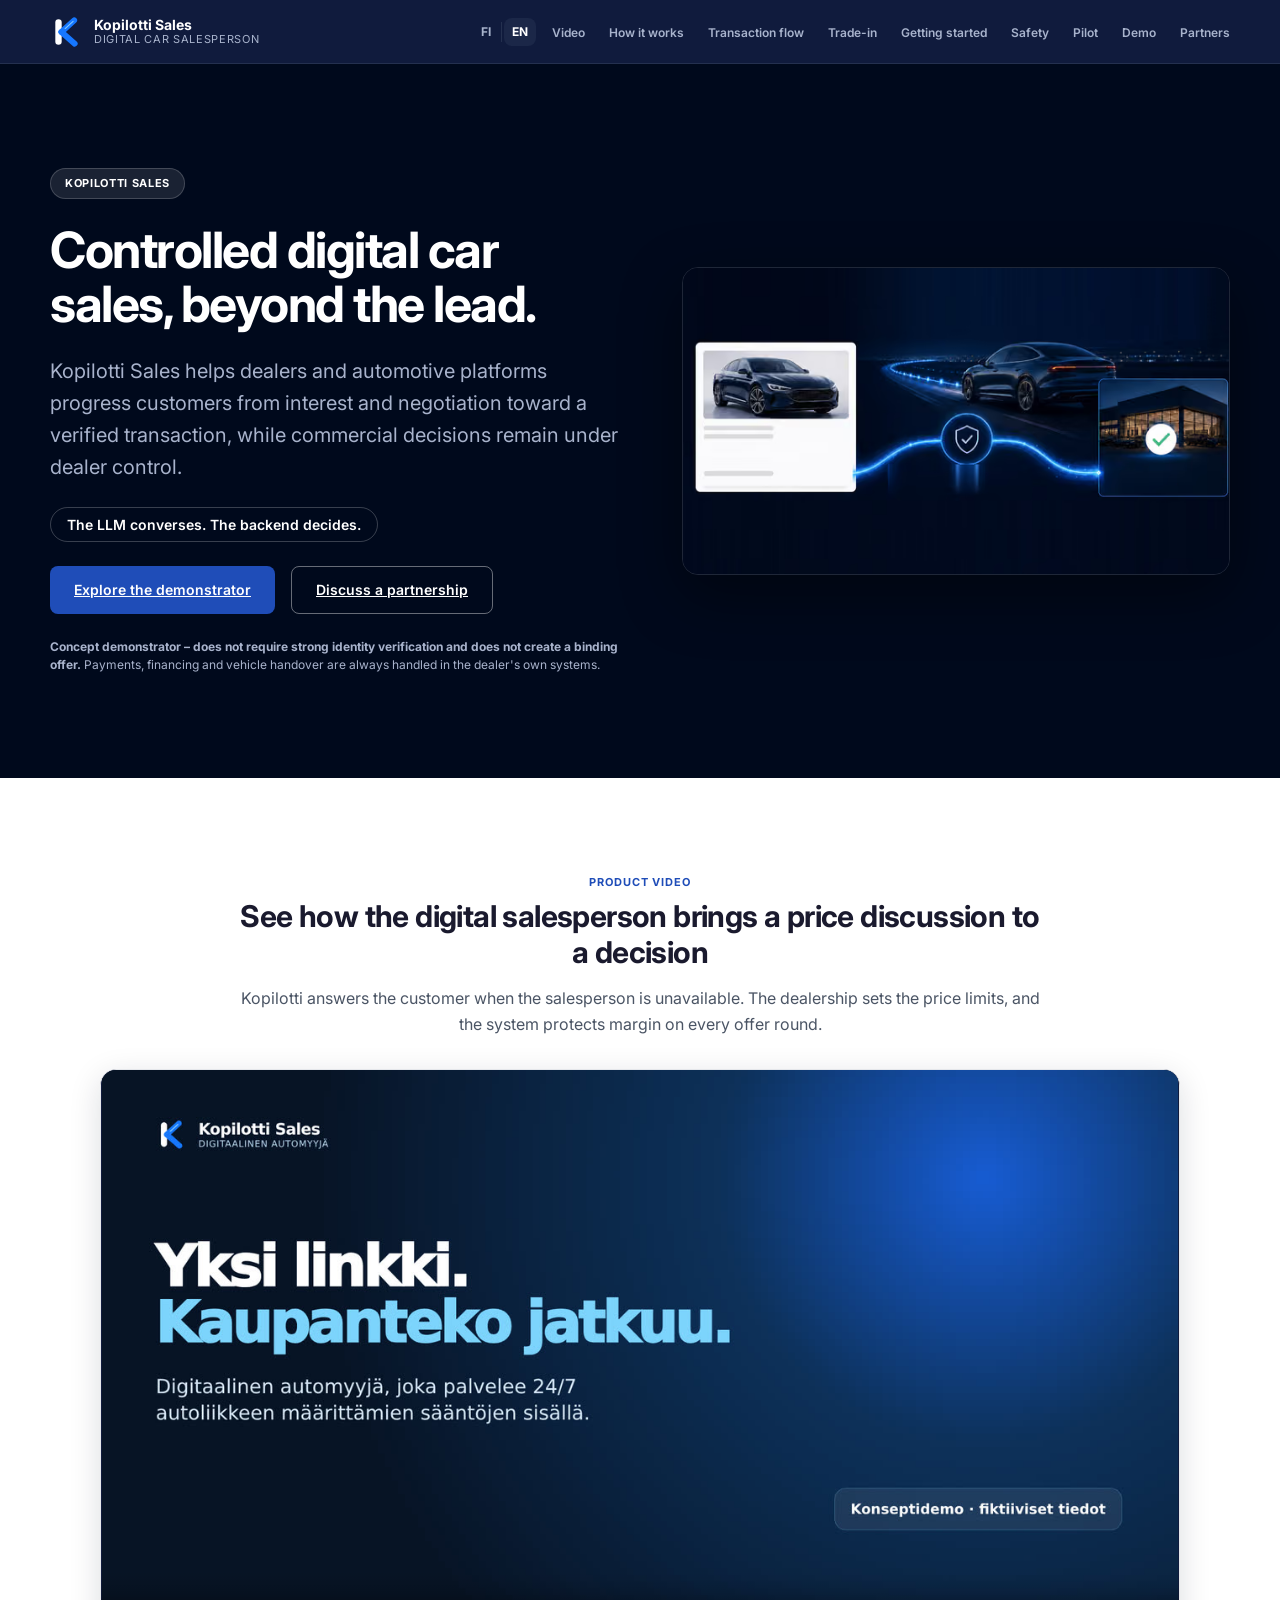
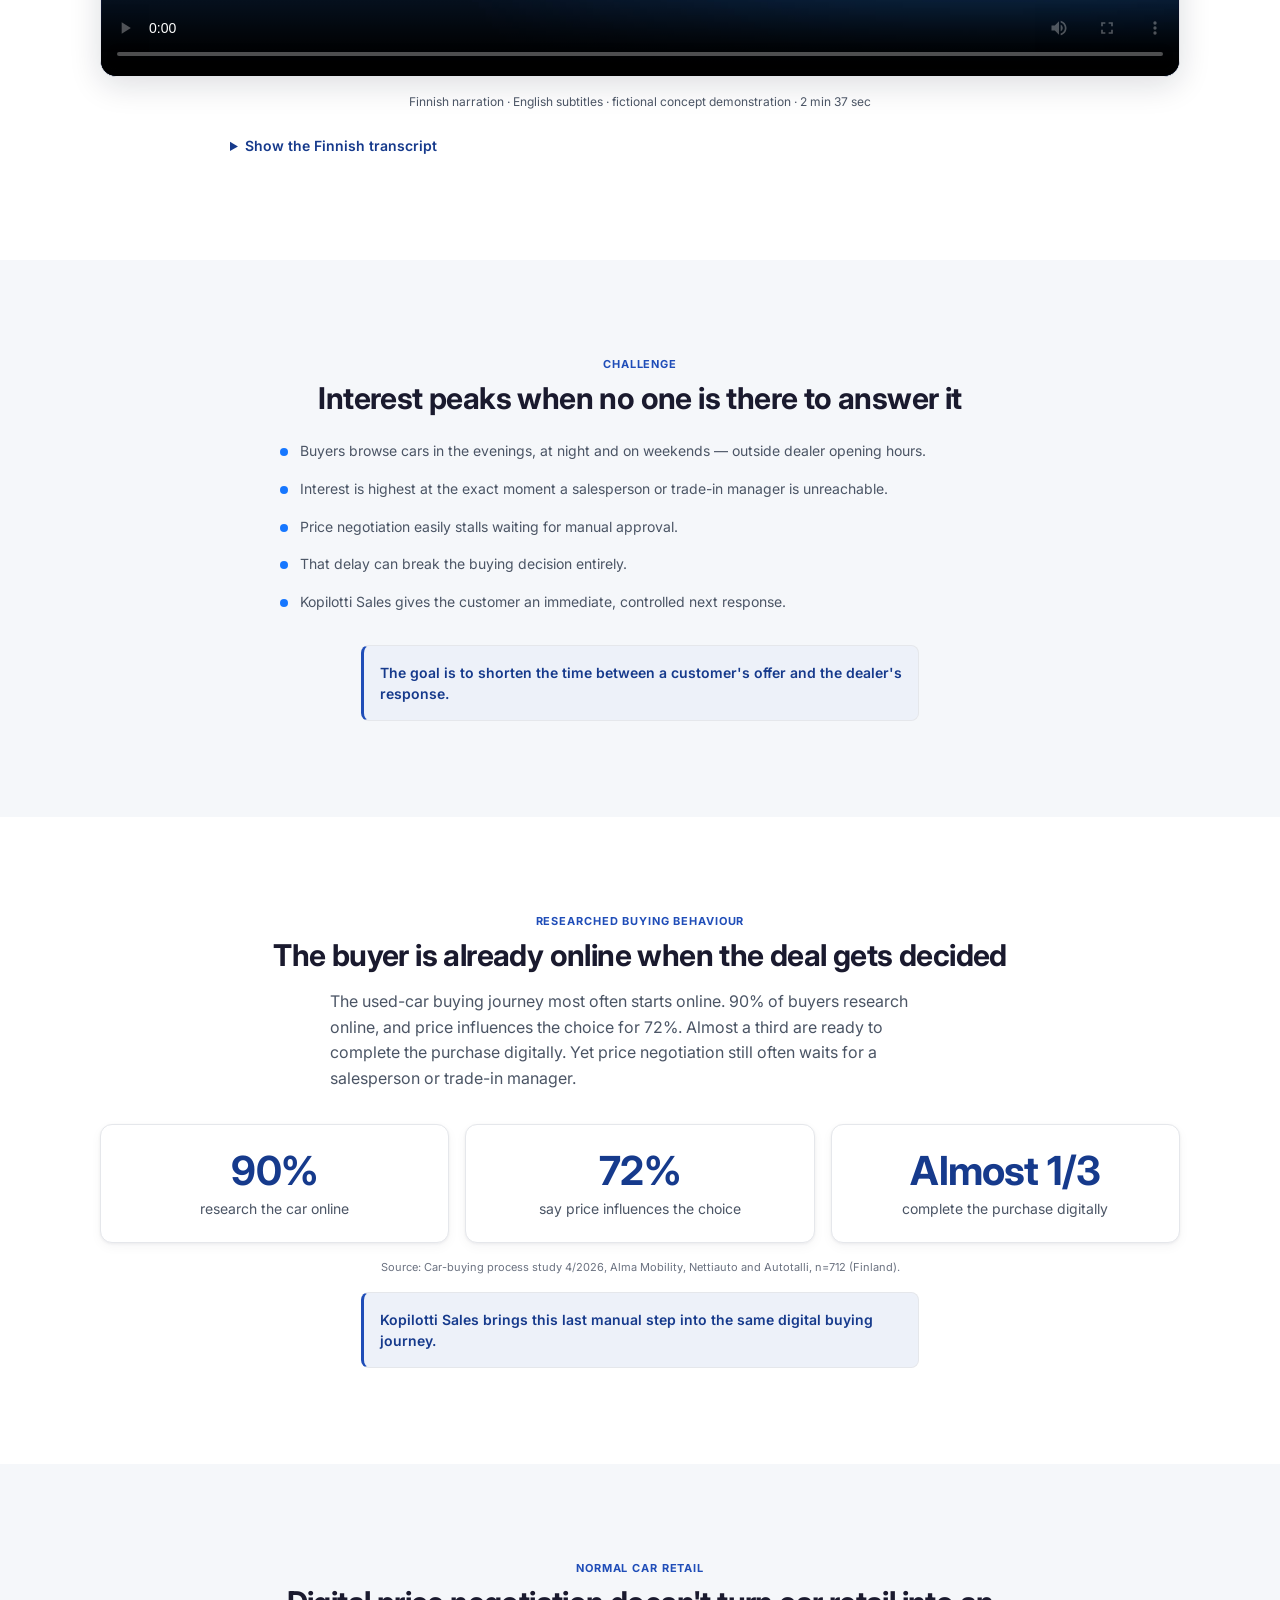
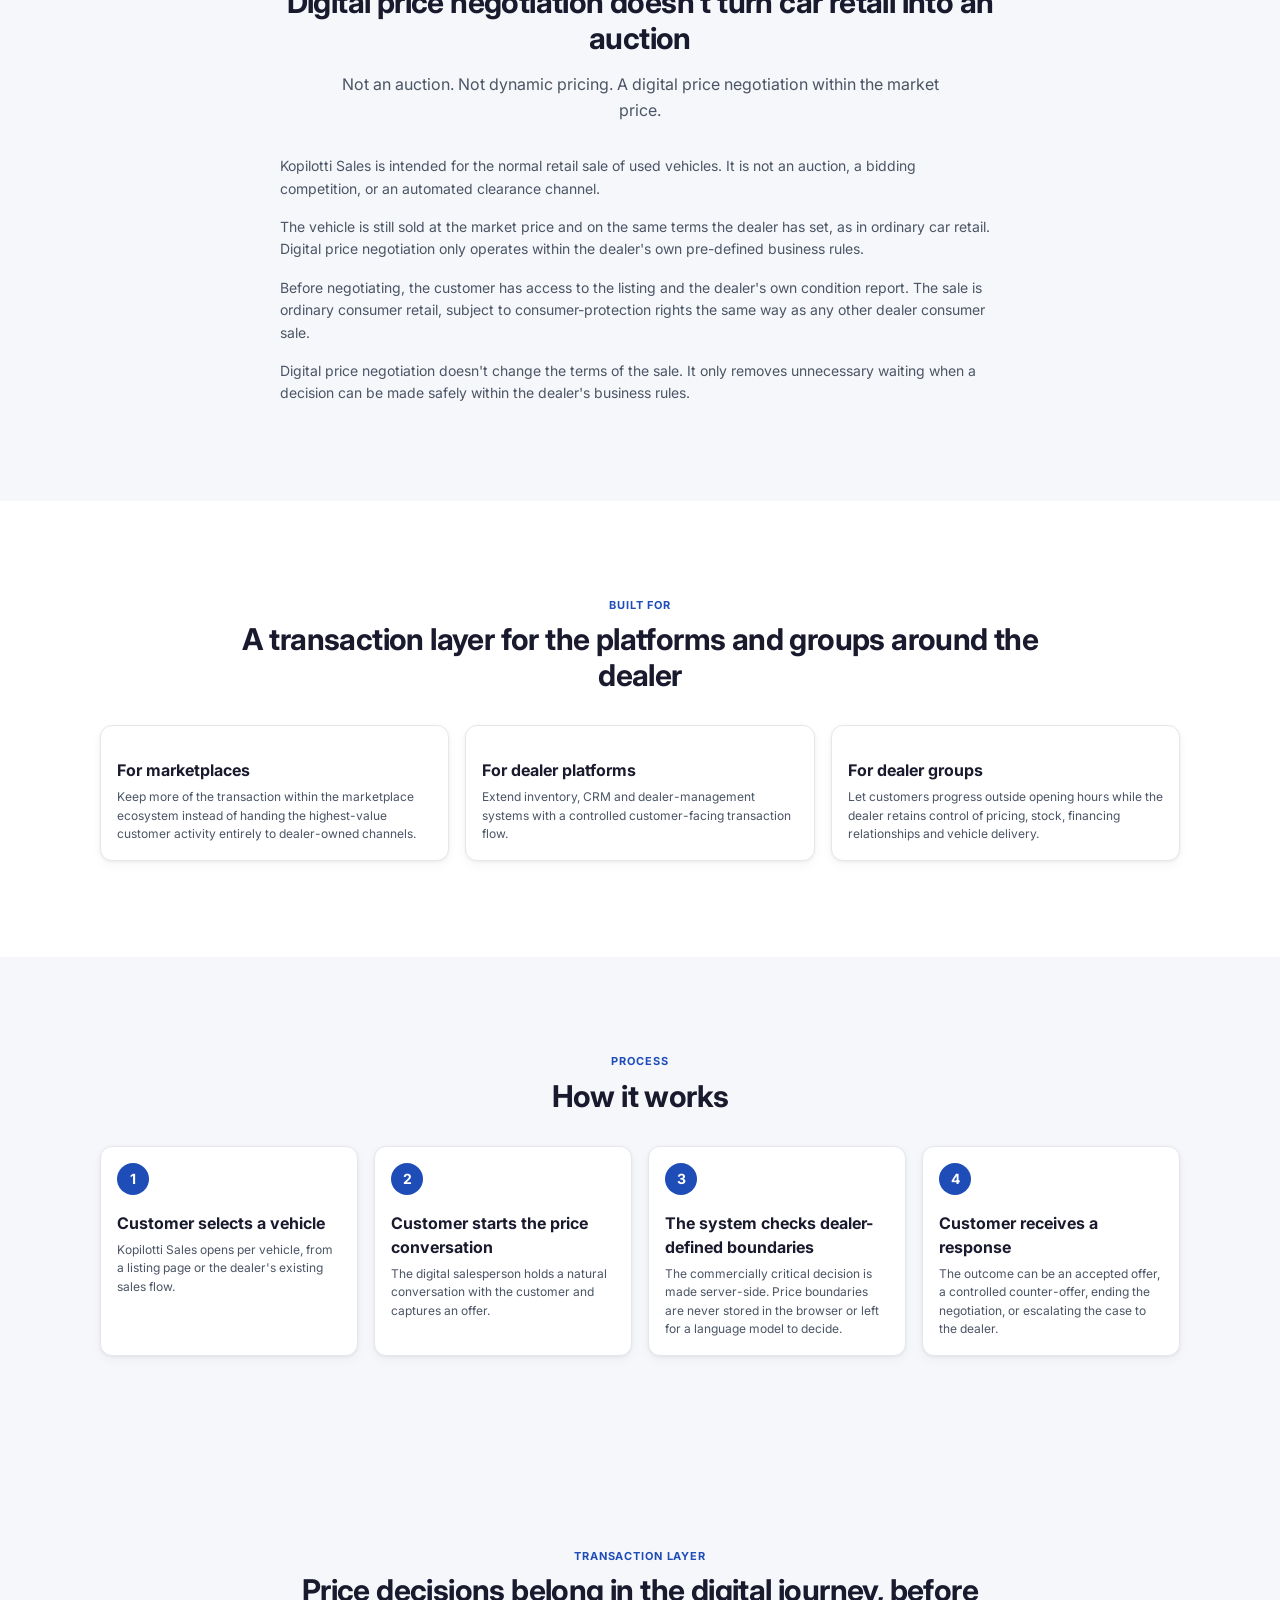
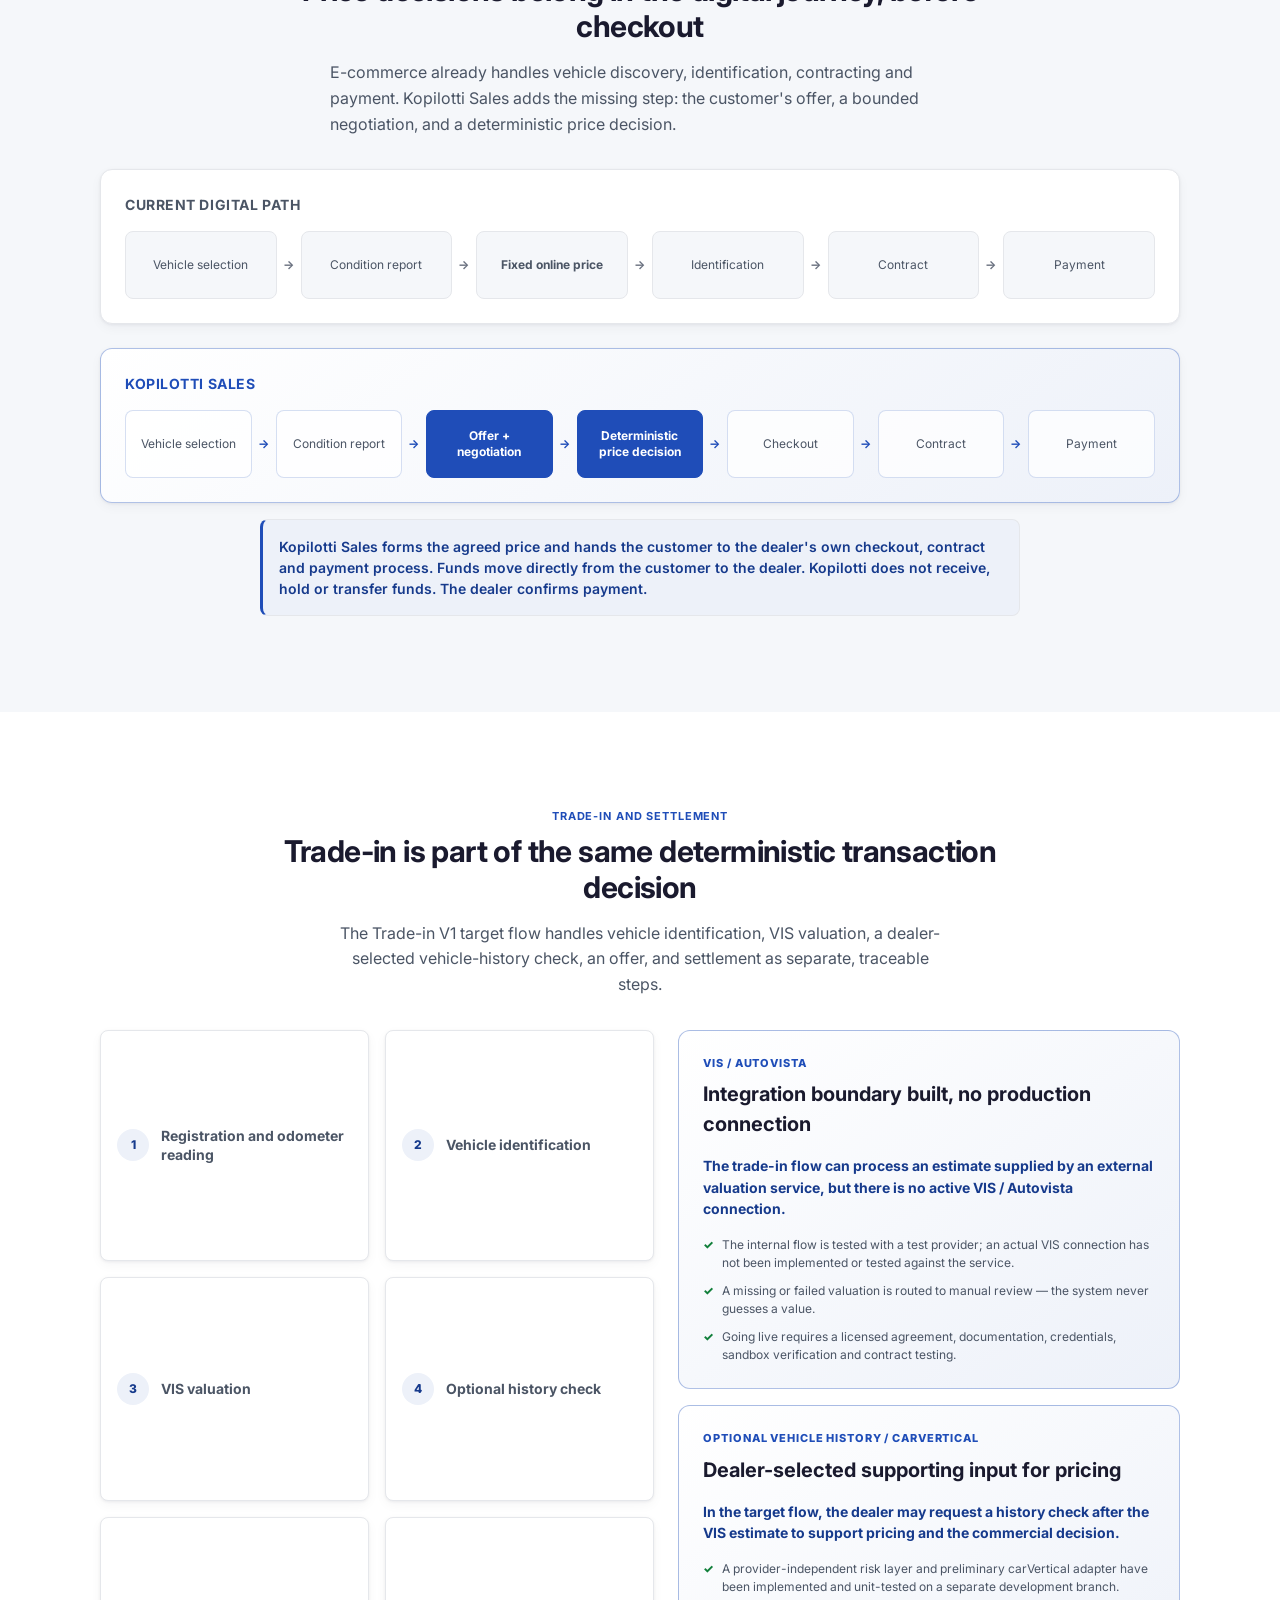
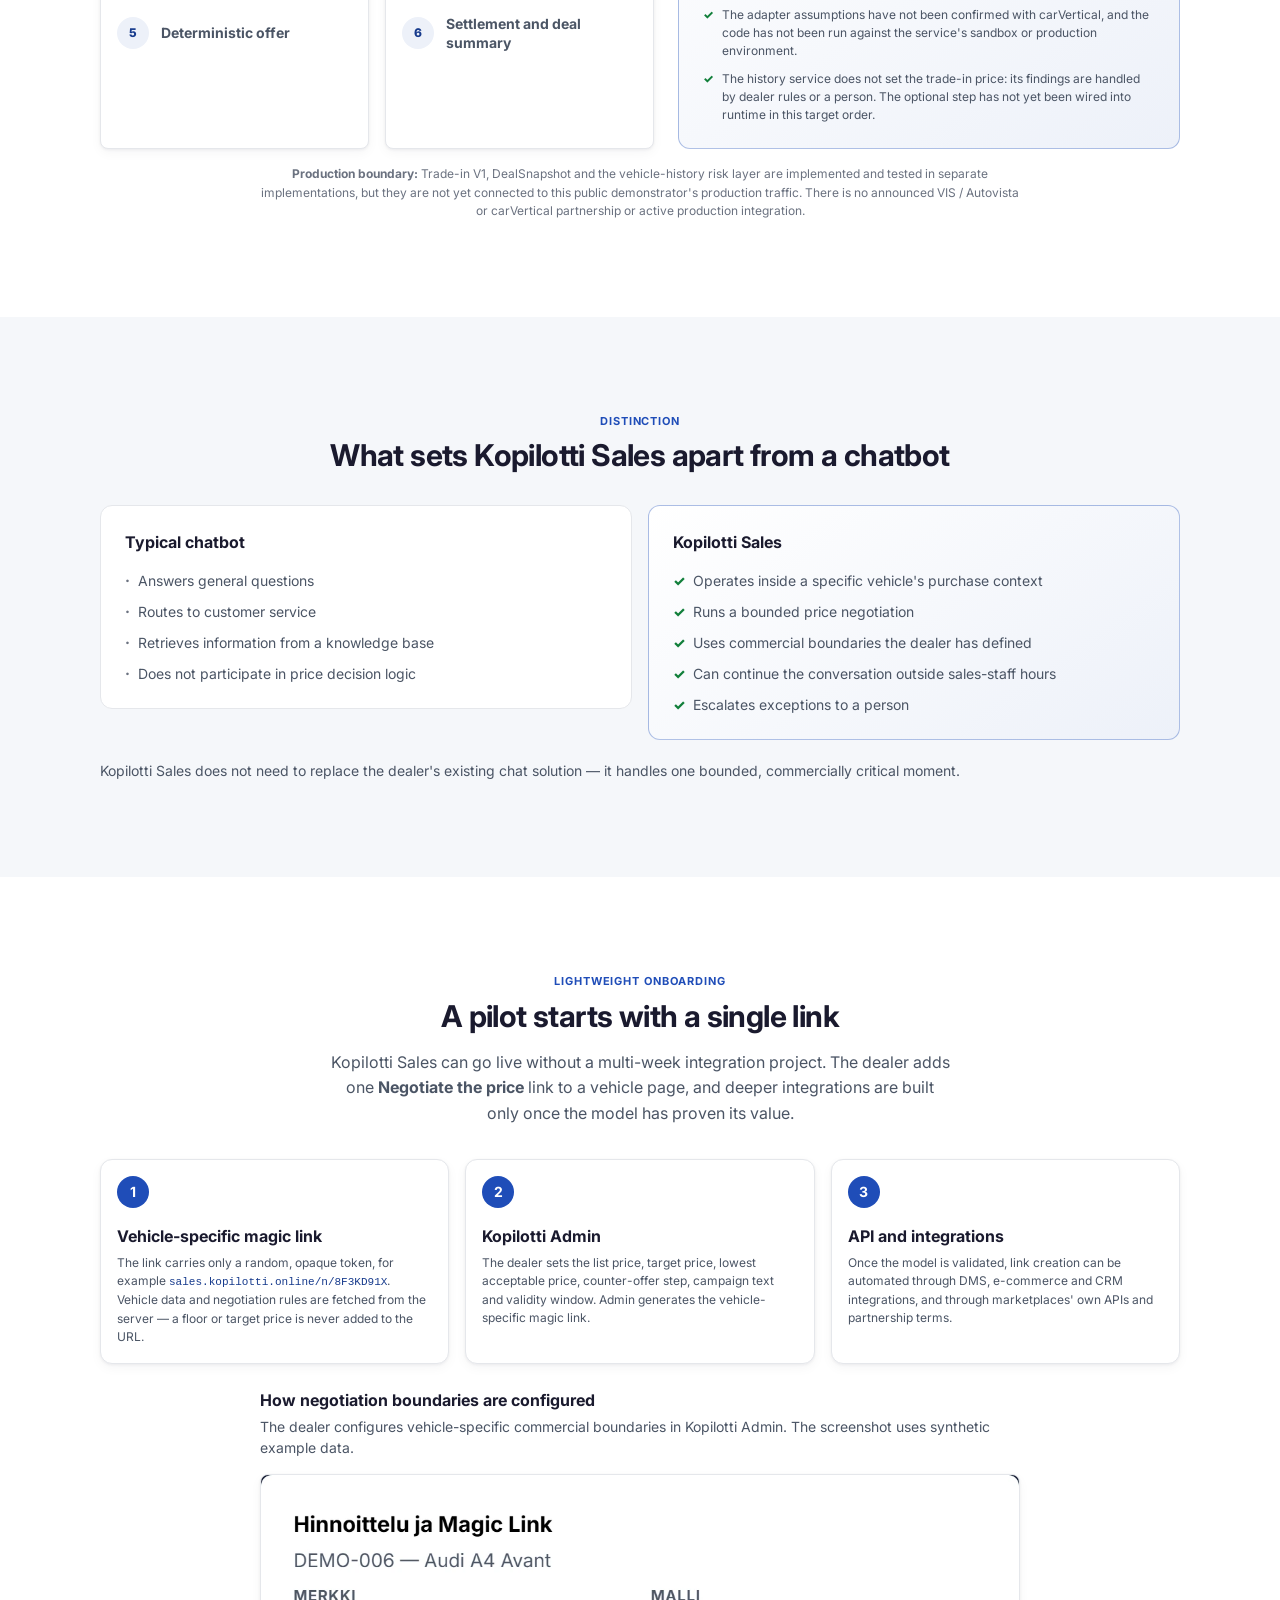
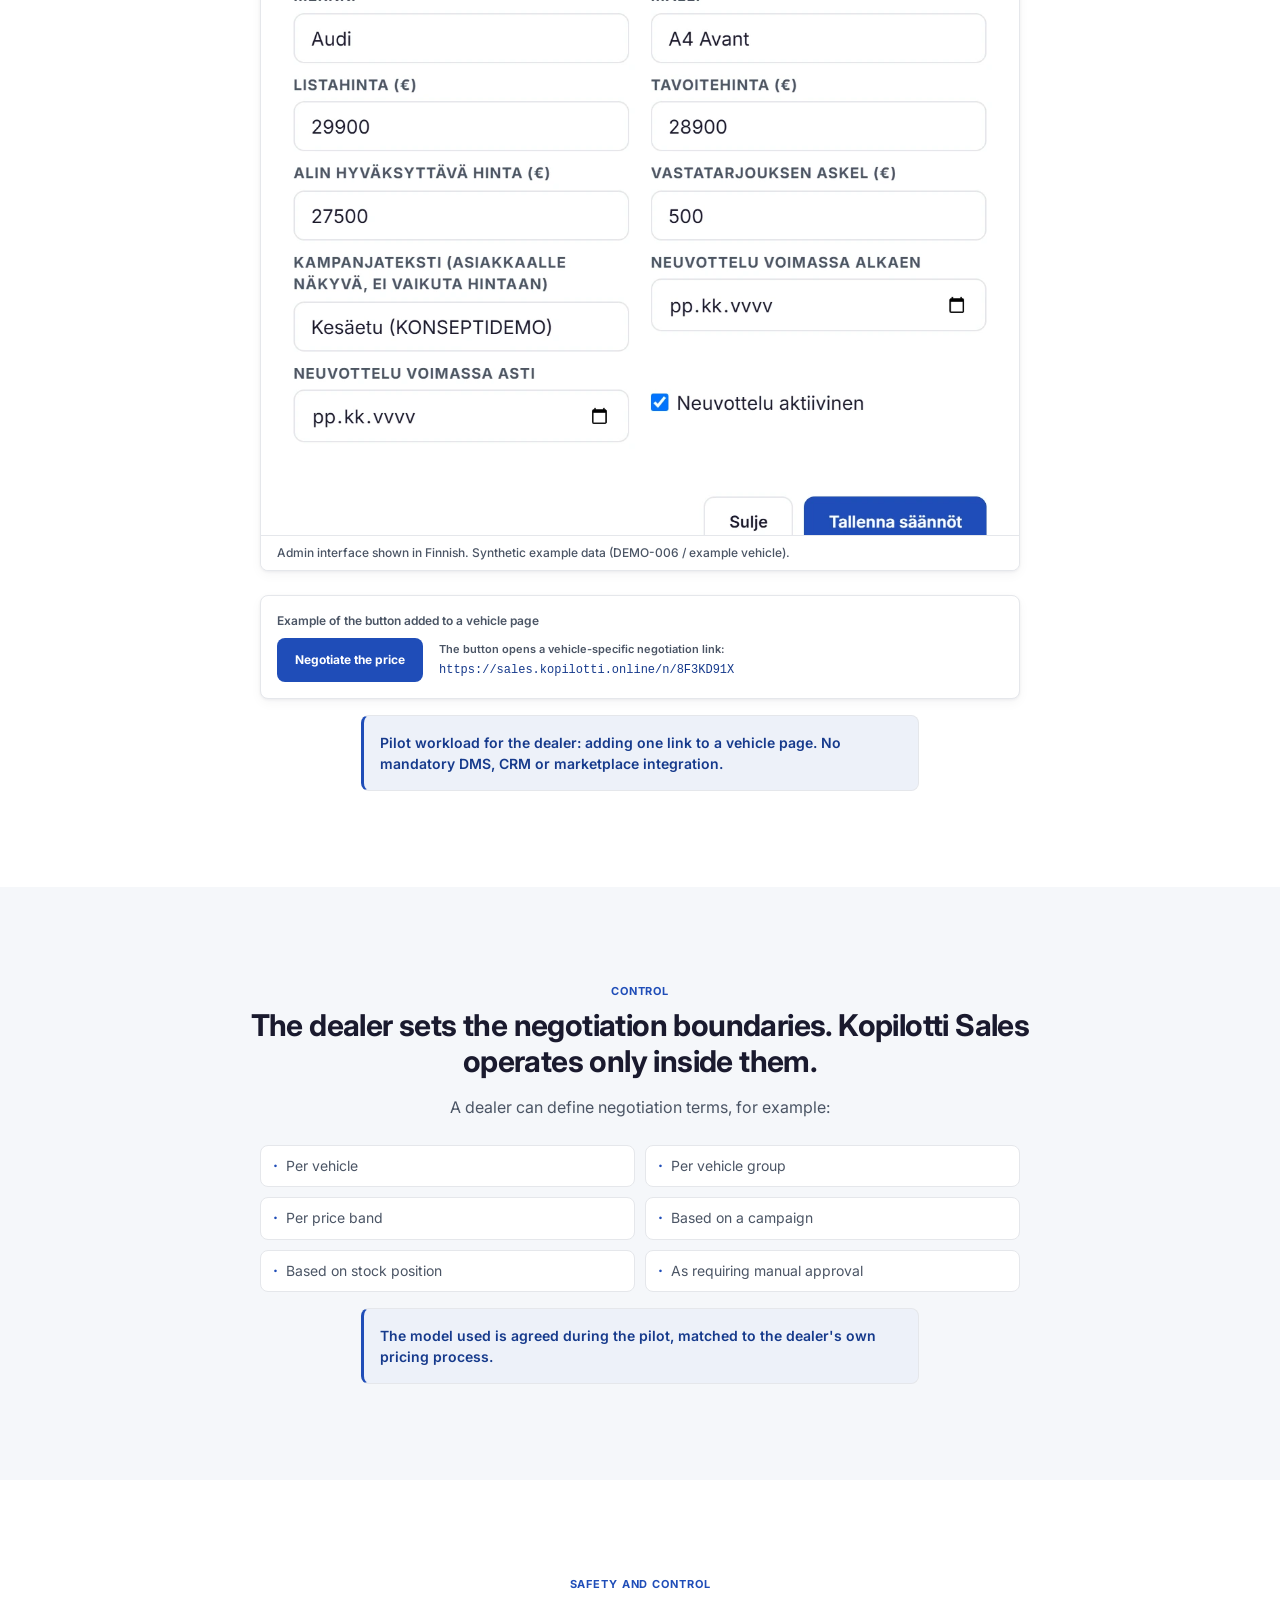
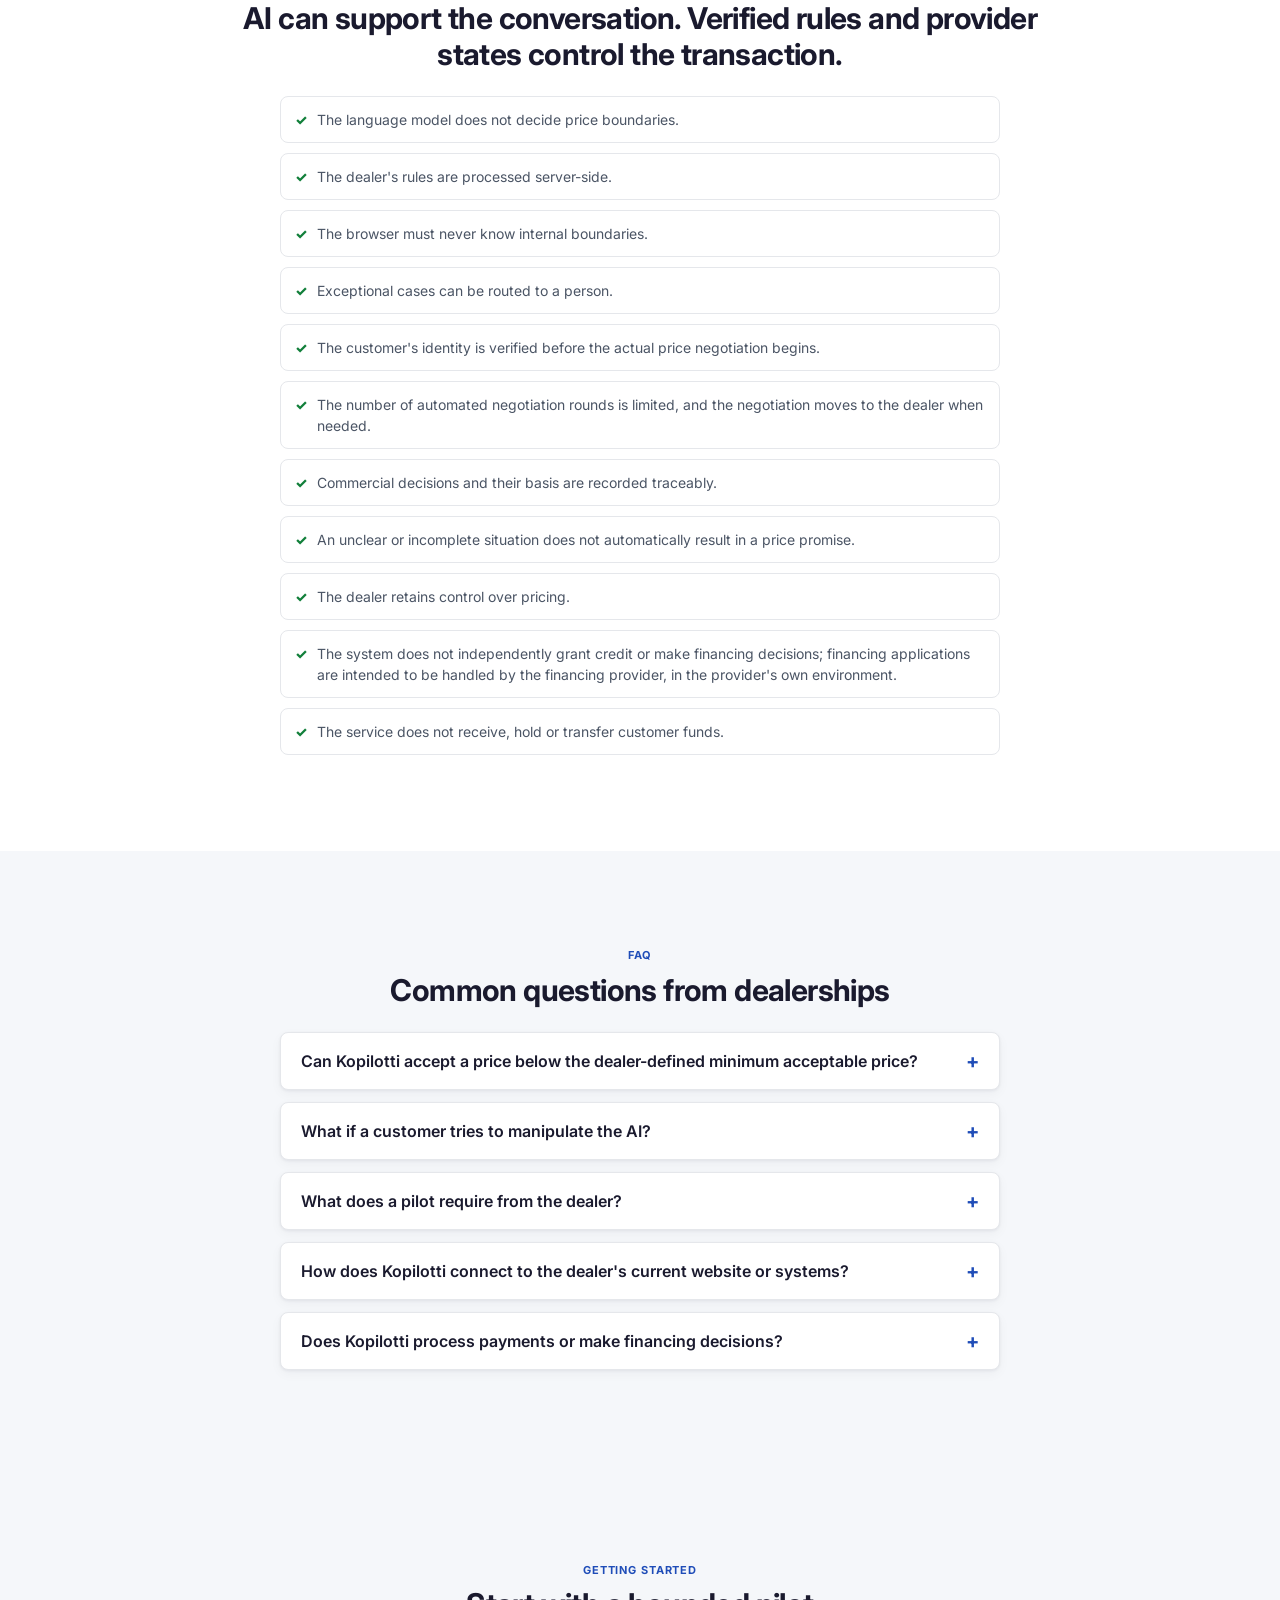
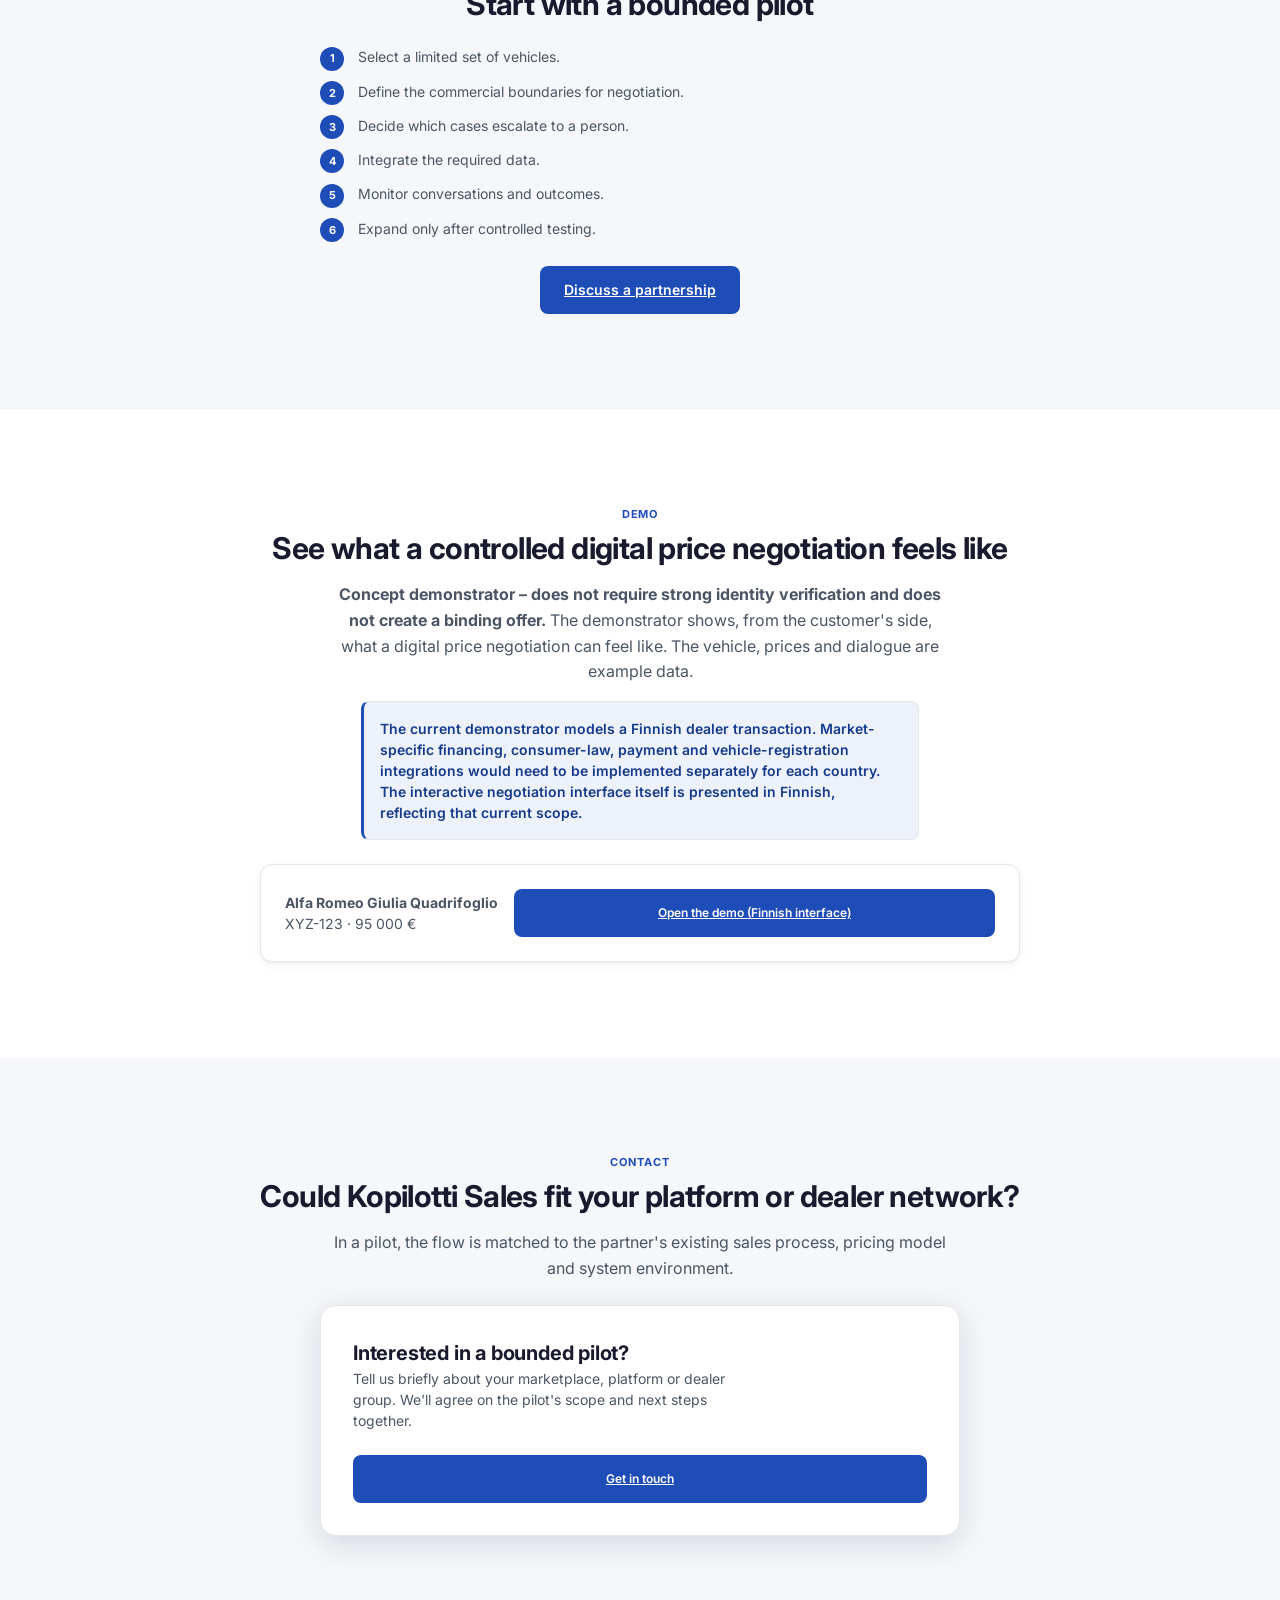
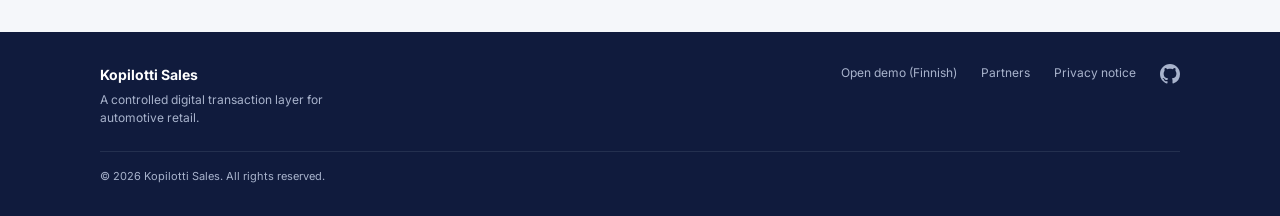
==== en/index.html @ 0408fce2 "docs: sync public trust content with production" ====
<!-- Copyright (c) 2026 Mikko Tarkiainen. All rights reserved. -->
<!DOCTYPE html>
<html lang="en">
<head>
  <meta charset="UTF-8">
  <meta name="viewport" content="width=device-width, initial-scale=1.0">
  <title>Kopilotti Sales – controlled digital transaction layer for automotive retail</title>
  <meta name="description" content="Kopilotti Sales helps automotive marketplaces, dealer platforms and dealer groups move customers from interest to an agreed transaction while the dealer retains control of pricing, stock and delivery.">
  <link rel="canonical" href="https://kopilotti.online/en/">
  <link rel="alternate" hreflang="fi" href="https://kopilotti.online/">
  <link rel="alternate" hreflang="en" href="https://kopilotti.online/en/">
  <link rel="alternate" hreflang="x-default" href="https://kopilotti.online/">
  <meta property="og:title" content="Kopilotti Sales – controlled digital transaction layer for automotive retail">
  <meta property="og:description" content="Kopilotti Sales helps automotive marketplaces, dealer platforms and dealer groups move customers from interest to an agreed transaction while the dealer retains control of pricing, stock and delivery.">
  <meta property="og:url" content="https://kopilotti.online/en/">
  <meta property="og:type" content="website">
  <meta property="og:image" content="https://kopilotti.online/assets/screenshot-negotiation-card.jpg">
  <meta name="twitter:card" content="summary_large_image">
  <meta name="twitter:title" content="Kopilotti Sales – controlled digital transaction layer for automotive retail">
  <meta name="twitter:description" content="Kopilotti Sales helps automotive marketplaces, dealer platforms and dealer groups move customers from interest to an agreed transaction while the dealer retains control of pricing, stock and delivery.">
  <meta name="twitter:image" content="https://kopilotti.online/assets/screenshot-negotiation-card.jpg">
  <link rel="icon" type="image/svg+xml" href="/assets/kopilotti-favicon.svg">
  <link rel="stylesheet" href="/styles.css">
  <link rel="stylesheet" href="/styles/landing.css">
</head>
<body class="landing-page">
  <a href="#mainContent" class="skip-link">Skip to main content</a>

  <header class="site-header">
    <a class="site-brand" href="/en/index.html" aria-label="Kopilotti Sales, homepage">
      <img class="logo-mark" src="/assets/kopilotti-mark-on-dark.svg" alt="" aria-hidden="true">
      <span><strong>Kopilotti Sales</strong><small>Digital car salesperson</small></span>
    </a>
    <div class="header-controls">
      <nav class="lang-switch" aria-label="Language switch">
        <ul>
          <li><a href="/index.html" lang="fi" hreflang="fi" aria-label="Suomeksi">FI</a></li>
          <li><a href="/en/index.html" lang="en" hreflang="en" aria-current="page" aria-label="In English">EN</a></li>
        </ul>
      </nav>
      <button type="button" class="site-nav-toggle" id="navToggle" aria-expanded="false" aria-controls="primaryNav" aria-label="Menu">
        <svg class="icon-open" width="20" height="20" viewBox="0 0 24 24" fill="none" aria-hidden="true"><path d="M4 6h16M4 12h16M4 18h16" stroke="currentColor" stroke-width="2" stroke-linecap="round"/></svg>
        <svg class="icon-close" width="20" height="20" viewBox="0 0 24 24" fill="none" aria-hidden="true"><path d="M6 6l12 12M18 6L6 18" stroke="currentColor" stroke-width="2" stroke-linecap="round"/></svg>
      </button>
      <nav class="site-nav" id="primaryNav" aria-label="Primary navigation">
        <ul>
          <li><a href="#sales-video">Video</a></li>
          <li><a href="#how-it-works">How it works</a></li>
          <li><a href="#transaction-layer">Transaction flow</a></li>
          <li><a href="#trade-in">Trade-in</a></li>
          <li><a href="#onboarding">Getting started</a></li>
          <li><a href="#safety">Safety</a></li>
          <li><a href="#pilot">Pilot</a></li>
          <li><a href="#demo">Demo</a></li>
          <li><a href="/en/partners.html">Partners</a></li>
        </ul>
      </nav>
    </div>
  </header>

  <main id="mainContent" tabindex="-1">
    <section class="hero hero-showroom">
      <div class="hero-grid">
      <div class="hero-inner">
        <p class="hero-eyebrow">Kopilotti Sales</p>
        <h1>Controlled digital car sales, beyond the lead.</h1>
        <p class="hero-lede">Kopilotti Sales helps dealers and automotive platforms progress customers from interest and negotiation toward a verified transaction, while commercial decisions remain under dealer control.</p>
        <p class="hero-tagline">The LLM converses. The backend decides.</p>
        <div class="hero-actions">
          <a class="btn btn-primary" href="#demo" aria-describedby="heroDemoNotice">Explore the demonstrator</a>
          <a class="btn btn-outline-inverse" href="#how-it-works">Discuss a partnership</a>
        </div>
        <p class="hero-note" id="heroDemoNotice"><strong>Concept demonstrator – does not require strong identity verification and does not create a binding offer.</strong> Payments, financing and vehicle handover are always handled in the dealer's own systems.</p>
      </div>
      <picture class="hero-visual" aria-hidden="true">
        <source media="(min-width: 900px)" type="image/avif" srcset="/assets/hero-car-desktop-600.avif 600w, /assets/hero-car-desktop-1000.avif 1000w, /assets/hero-car-desktop-1520.avif 1520w" sizes="(min-width: 1180px) 520px, 45vw">
        <source media="(min-width: 900px)" type="image/webp" srcset="/assets/hero-car-desktop-600.webp 600w, /assets/hero-car-desktop-1000.webp 1000w, /assets/hero-car-desktop-1520.webp 1520w" sizes="(min-width: 1180px) 520px, 45vw">
        <source media="(min-width: 900px)" srcset="/assets/hero-car-desktop-600.jpg 600w, /assets/hero-car-desktop-1000.jpg 1000w, /assets/hero-car-desktop-1520.jpg 1520w" sizes="(min-width: 1180px) 520px, 45vw">
        <source type="image/avif" srcset="/assets/hero-car-mobile-640.avif 640w, /assets/hero-car-mobile-1080.avif 1080w, /assets/hero-car-mobile-1620.avif 1620w" sizes="100vw">
        <source type="image/webp" srcset="/assets/hero-car-mobile-640.webp 640w, /assets/hero-car-mobile-1080.webp 1080w, /assets/hero-car-mobile-1620.webp 1620w" sizes="100vw">
        <img
          src="/assets/hero-car-mobile-1080.jpg"
          srcset="/assets/hero-car-mobile-640.jpg 640w, /assets/hero-car-mobile-1080.jpg 1080w, /assets/hero-car-mobile-1620.jpg 1620w"
          sizes="100vw"
          width="1620" height="911"
          alt=""
          fetchpriority="high"
          loading="eager"
          decoding="async">
      </picture>
      </div>
    </section>

    <section class="landing-section alt sales-video-section" id="sales-video" aria-labelledby="salesVideoHeading">
      <div class="landing-section-inner">
        <p class="section-eyebrow">Product video</p>
        <h2 id="salesVideoHeading" class="section-heading">See how the digital salesperson brings a price discussion to a decision</h2>
        <p class="section-intro">Kopilotti answers the customer when the salesperson is unavailable. The dealership sets the price limits, and the system protects margin on every offer round.</p>
        <div class="sales-video-frame">
          <video class="sales-video" controls preload="metadata" playsinline width="1920" height="1080"
                 poster="/assets/kopilotti-sales-video-poster-2026-09.jpg" aria-describedby="salesVideoNote">
            <source src="/assets/kopilotti-sales-esittelyvideo-2026-09.mp4" type="video/mp4">
            <track kind="captions" src="/assets/kopilotti-sales-esittelyvideo-2026-09.fi.vtt" srclang="fi" label="Suomi">
            <p>Your browser cannot play this video. <a href="/assets/kopilotti-sales-esittelyvideo-2026-09.mp4" download>Download the video (MP4)</a>.</p>
          </video>
        </div>
        <p id="salesVideoNote" class="sales-video-note">Finnish narration · English subtitles · fictional concept demonstration · 2 min 37 sec</p>
        <details class="sales-video-transcript">
          <summary>Show the Finnish transcript</summary>
          <div class="sales-video-transcript-body" lang="fi">
            <h3>Yksi linkki. Kaupanteko jatkuu.</h3>
            <p>Asiakas ei aina odota aamuun. Kopilotti jatkaa kaupantekoa myös illalla ja viikonloppuna. Tekoäly hoitaa keskustelun. Autoliikkeen omat säännöt ratkaisevat hinnan.</p>
            <h3>Asiakas löytää kiinnostavan auton</h3>
            <p>Asiakas löytää autoliikkeen sivulta kiinnostavan Alfa Romeon. Auton hinta on yhdeksänkymmentäviisi tuhatta euroa.</p>
            <h3>Neuvottelu alkaa auton omalta sivulta</h3>
            <p>Auton omalla sivulla asiakas valitsee: Neuvottele hinnasta. Kopilotti avautuu heti ja tunnistaa valitun auton.</p>
            <h3>Kuntotiedot ennen hintaa</h3>
            <p>Ennen hintakeskustelua asiakas käy läpi auton kuntotiedot. Hintarajat säilyvät suojattuina palvelimella. Tekoäly ei näe niitä, eikä voi ohittaa niitä.</p>
            <h3>Ensimmäinen tarjous ei pudota alarajalle</h3>
            <p>Asiakas tarjoaa autosta yhdeksänkymmentä tuhatta euroa. Kopilotti ei paljasta alinta sallittua hintaa, eikä hyväksy tarjousta suoraan. Vastatarjous on yhdeksänkymmentäkolme tuhatta viisisataa euroa.</p>
            <h3>Sales vie keskustelun päätökseen</h3>
            <p>Seuraavaksi asiakas tarjoaa yhdeksänkymmentäyksi tuhatta sata euroa. Kopilotti vastaa: yhdeksänkymmentäkaksi tuhatta viisisataa euroa. Asiakas hyväksyy.</p>
            <h3>2 500 € suojattua katetta</h3>
            <p>Autoliikkeen alin sallittu hinta on yhdeksänkymmentä tuhatta euroa. Kopilotti ei pidä sitä tavoitehintana. Lopullinen hinta on kaksi tuhatta viisisataa euroa tämän rajan yläpuolella.</p>
            <h3>Rahoitus ja vaihtoauto samaan ostopolkuun</h3>
            <p>Kun hinnasta on sovittu, asiakas voi valita maksutavan tai pyytää rahoitusvaihtoehtoa. Mahdollinen vaihtoauto voidaan arvioida VIS-tietojen avulla. CarVertical voidaan liittää mukaan valinnaiseksi ajoneuvohistorian lähteeksi. Lopullisen vaihtoautohinnan ja rahoituspäätöksen tekee aina autoliike tai sen rahoituskumppani.</p>
            <h3>Valmis kauppayhteenveto myyjäliikkeelle</h3>
            <p>Sovittu hinta ja keskustelun vaiheet tallennetaan yhteenvetoon. Sen jälkeen autoliike hoitaa asiakkaan tunnistamisen, sopimuksen ja maksamisen omissa järjestelmissään. Maksu menee suoraan autoliikkeelle.</p>
            <h3>Digitaalinen automyyjä. Autoliikkeen säännöillä.</h3>
            <p>Kopilotti ei ole tavallinen keskustelubotti. Se on digitaalinen automyyjä, joka palvelee kaikkina vuorokauden aikoina. Silti kaupallinen päätösvalta säilyy autoliikkeellä.</p>
          </div>
        </details>
      </div>
    </section>

    <section class="landing-section" aria-labelledby="problemHeading">
      <div class="landing-section-inner">
        <p class="section-eyebrow">Challenge</p>
        <h2 id="problemHeading" class="section-heading">Interest peaks when no one is there to answer it</h2>
        <ul class="problem-list">
          <li>Buyers browse cars in the evenings, at night and on weekends — outside dealer opening hours.</li>
          <li>Interest is highest at the exact moment a salesperson or trade-in manager is unreachable.</li>
          <li>Price negotiation easily stalls waiting for manual approval.</li>
          <li>That delay can break the buying decision entirely.</li>
          <li>Kopilotti Sales gives the customer an immediate, controlled next response.</li>
        </ul>
        <p class="section-callout">The goal is to shorten the time between a customer's offer and the dealer's response.</p>
      </div>
    </section>

    <section class="landing-section alt" aria-labelledby="evidenceHeading">
      <div class="landing-section-inner">
        <p class="section-eyebrow">Researched buying behaviour</p>
        <h2 id="evidenceHeading" class="section-heading">The buyer is already online when the deal gets decided</h2>
        <p class="section-intro evidence-intro">The used-car buying journey most often starts online. 90% of buyers research online, and price influences the choice for 72%. Almost a third are ready to complete the purchase digitally. Yet price negotiation still often waits for a salesperson or trade-in manager.</p>
        <ul class="evidence-grid">
          <li class="evidence-card">
            <strong>90%</strong>
            <span>research the car online</span>
          </li>
          <li class="evidence-card">
            <strong>72%</strong>
            <span>say price influences the choice</span>
          </li>
          <li class="evidence-card">
            <strong>Almost 1/3</strong>
            <span>complete the purchase digitally</span>
          </li>
        </ul>
        <p class="source-note">Source: Car-buying process study 4/2026, Alma Mobility, Nettiauto and Autotalli, n=712 (Finland).</p>
        <p class="section-callout">Kopilotti Sales brings this last manual step into the same digital buying journey.</p>
      </div>
    </section>

    <section class="landing-section" aria-labelledby="notAuctionHeading">
      <div class="landing-section-inner">
        <p class="section-eyebrow">Normal car retail</p>
        <h2 id="notAuctionHeading" class="section-heading">Digital price negotiation doesn't turn car retail into an auction</h2>
        <p class="section-intro">Not an auction. Not dynamic pricing. A digital price negotiation within the market price.</p>
        <div class="consumer-commerce-body">
          <p>Kopilotti Sales is intended for the normal retail sale of used vehicles. It is not an auction, a bidding competition, or an automated clearance channel.</p>
          <p>The vehicle is still sold at the market price and on the same terms the dealer has set, as in ordinary car retail. Digital price negotiation only operates within the dealer's own pre-defined business rules.</p>
          <p>Before negotiating, the customer has access to the listing and the dealer's own condition report. The sale is ordinary consumer retail, subject to consumer-protection rights the same way as any other dealer consumer sale.</p>
          <p>Digital price negotiation doesn't change the terms of the sale. It only removes unnecessary waiting when a decision can be made safely within the dealer's business rules.</p>
        </div>
      </div>
    </section>

    <section class="landing-section alt" id="audiences" aria-labelledby="audiencesHeading">
      <div class="landing-section-inner">
        <p class="section-eyebrow">Built for</p>
        <h2 id="audiencesHeading" class="section-heading">A transaction layer for the platforms and groups around the dealer</h2>
        <ul class="steps-grid rollout-grid">
          <li class="step-card">
            <h3>For marketplaces</h3>
            <p>Keep more of the transaction within the marketplace ecosystem instead of handing the highest-value customer activity entirely to dealer-owned channels.</p>
          </li>
          <li class="step-card">
            <h3>For dealer platforms</h3>
            <p>Extend inventory, CRM and dealer-management systems with a controlled customer-facing transaction flow.</p>
          </li>
          <li class="step-card">
            <h3>For dealer groups</h3>
            <p>Let customers progress outside opening hours while the dealer retains control of pricing, stock, financing relationships and vehicle delivery.</p>
          </li>
        </ul>
      </div>
    </section>

    <section class="landing-section" id="how-it-works" aria-labelledby="howHeading">
      <div class="landing-section-inner">
        <p class="section-eyebrow">Process</p>
        <h2 id="howHeading" class="section-heading">How it works</h2>
        <ol class="steps-grid">
          <li class="step-card">
            <span class="step-number" aria-hidden="true">1</span>
            <h3>Customer selects a vehicle</h3>
            <p>Kopilotti Sales opens per vehicle, from a listing page or the dealer's existing sales flow.</p>
          </li>
          <li class="step-card">
            <span class="step-number" aria-hidden="true">2</span>
            <h3>Customer starts the price conversation</h3>
            <p>The digital salesperson holds a natural conversation with the customer and captures an offer.</p>
          </li>
          <li class="step-card">
            <span class="step-number" aria-hidden="true">3</span>
            <h3>The system checks dealer-defined boundaries</h3>
            <p>The commercially critical decision is made server-side. Price boundaries are never stored in the browser or left for a language model to decide.</p>
          </li>
          <li class="step-card">
            <span class="step-number" aria-hidden="true">4</span>
            <h3>Customer receives a response</h3>
            <p>The outcome can be an accepted offer, a controlled counter-offer, ending the negotiation, or escalating the case to the dealer.</p>
          </li>
        </ol>
      </div>
    </section>

    <section class="landing-section" id="transaction-layer" aria-labelledby="transactionHeading">
      <div class="landing-section-inner">
        <p class="section-eyebrow">Transaction layer</p>
        <h2 id="transactionHeading" class="section-heading">Price decisions belong in the digital journey, before checkout</h2>
        <p class="section-intro commerce-intro">E-commerce already handles vehicle discovery, identification, contracting and payment. Kopilotti Sales adds the missing step: the customer's offer, a bounded negotiation, and a deterministic price decision.</p>

        <div class="journey-comparison" aria-label="Comparison of the current digital path and the Kopilotti Sales path">
          <div class="journey-row">
            <h3>Current digital path</h3>
            <ol class="journey-steps">
              <li>Vehicle selection</li>
              <li>Condition report</li>
              <li><strong>Fixed online price</strong></li>
              <li>Identification</li>
              <li>Contract</li>
              <li>Payment</li>
            </ol>
          </div>
          <div class="journey-row is-kopilotti">
            <h3>Kopilotti Sales</h3>
            <ol class="journey-steps">
              <li>Vehicle selection</li>
              <li>Condition report</li>
              <li><strong>Offer + negotiation</strong></li>
              <li><strong>Deterministic price decision</strong></li>
              <li>Checkout</li>
              <li>Contract</li>
              <li>Payment</li>
            </ol>
          </div>
        </div>

        <p class="section-callout commerce-boundary">Kopilotti Sales forms the agreed price and hands the customer to the dealer's own checkout, contract and payment process. Funds move directly from the customer to the dealer. Kopilotti does not receive, hold or transfer funds. The dealer confirms payment.</p>
      </div>
    </section>

    <section class="landing-section alt" id="trade-in" aria-labelledby="tradeInHeading">
      <div class="landing-section-inner">
        <p class="section-eyebrow">Trade-in and settlement</p>
        <h2 id="tradeInHeading" class="section-heading">Trade-in is part of the same deterministic transaction decision</h2>
        <p class="section-intro">The Trade-in V1 target flow handles vehicle identification, VIS valuation, a dealer-selected vehicle-history check, an offer, and settlement as separate, traceable steps.</p>

        <div class="trade-in-grid">
          <ol class="trade-in-flow" aria-label="Digital trade-in process">
            <li><span aria-hidden="true">1</span><strong>Registration and odometer reading</strong></li>
            <li><span aria-hidden="true">2</span><strong>Vehicle identification</strong></li>
            <li><span aria-hidden="true">3</span><strong>VIS valuation</strong></li>
            <li><span aria-hidden="true">4</span><strong>Optional history check</strong></li>
            <li><span aria-hidden="true">5</span><strong>Deterministic offer</strong></li>
            <li><span aria-hidden="true">6</span><strong>Settlement and deal summary</strong></li>
          </ol>

          <div class="integration-status-stack">
            <aside class="integration-status" aria-labelledby="visStatusHeading">
              <p class="integration-status-label">VIS / Autovista</p>
              <h3 id="visStatusHeading">Integration boundary built, no production connection</h3>
              <p><strong>The trade-in flow can process an estimate supplied by an external valuation service, but there is no active VIS / Autovista connection.</strong></p>
              <ul>
                <li>The internal flow is tested with a test provider; an actual VIS connection has not been implemented or tested against the service.</li>
                <li>A missing or failed valuation is routed to manual review — the system never guesses a value.</li>
                <li>Going live requires a licensed agreement, documentation, credentials, sandbox verification and contract testing.</li>
              </ul>
            </aside>

            <aside class="integration-status" aria-labelledby="historyStatusHeading">
              <p class="integration-status-label">Optional vehicle history / carVertical</p>
              <h3 id="historyStatusHeading">Dealer-selected supporting input for pricing</h3>
              <p><strong>In the target flow, the dealer may request a history check after the VIS estimate to support pricing and the commercial decision.</strong></p>
              <ul>
                <li>A provider-independent risk layer and preliminary carVertical adapter have been implemented and unit-tested on a separate development branch.</li>
                <li>The adapter assumptions have not been confirmed with carVertical, and the code has not been run against the service's sandbox or production environment.</li>
                <li>The history service does not set the trade-in price: its findings are handled by dealer rules or a person. The optional step has not yet been wired into runtime in this target order.</li>
              </ul>
            </aside>
          </div>
        </div>

        <p class="product-status-note"><strong>Production boundary:</strong> Trade-in V1, DealSnapshot and the vehicle-history risk layer are implemented and tested in separate implementations, but they are not yet connected to this public demonstrator's production traffic. There is no announced VIS / Autovista or carVertical partnership or active production integration.</p>
      </div>
    </section>

    <section class="landing-section" aria-labelledby="comparisonHeading">
      <div class="landing-section-inner">
        <p class="section-eyebrow">Distinction</p>
        <h2 id="comparisonHeading" class="section-heading">What sets Kopilotti Sales apart from a chatbot</h2>
        <div class="compare-grid">
          <div class="compare-card">
            <h3>Typical chatbot</h3>
            <ul>
              <li>Answers general questions</li>
              <li>Routes to customer service</li>
              <li>Retrieves information from a knowledge base</li>
              <li>Does not participate in price decision logic</li>
            </ul>
          </div>
          <div class="compare-card is-kopilotti">
            <h3>Kopilotti Sales</h3>
            <ul>
              <li>Operates inside a specific vehicle's purchase context</li>
              <li>Runs a bounded price negotiation</li>
              <li>Uses commercial boundaries the dealer has defined</li>
              <li>Can continue the conversation outside sales-staff hours</li>
              <li>Escalates exceptions to a person</li>
            </ul>
          </div>
          <p class="compare-note">Kopilotti Sales does not need to replace the dealer's existing chat solution — it handles one bounded, commercially critical moment.</p>
        </div>
      </div>
    </section>

    <section class="landing-section alt" id="onboarding" aria-labelledby="onboardingHeading">
      <div class="landing-section-inner">
        <p class="section-eyebrow">Lightweight onboarding</p>
        <h2 id="onboardingHeading" class="section-heading">A pilot starts with a single link</h2>
        <p class="section-intro">Kopilotti Sales can go live without a multi-week integration project. The dealer adds one <strong>Negotiate the price</strong> link to a vehicle page, and deeper integrations are built only once the model has proven its value.</p>

        <ol class="steps-grid rollout-grid">
          <li class="step-card">
            <span class="step-number" aria-hidden="true">1</span>
            <h3>Vehicle-specific magic link</h3>
            <p>The link carries only a random, opaque token, for example <code>sales.kopilotti.online/n/8F3KD91X</code>. Vehicle data and negotiation rules are fetched from the server — a floor or target price is never added to the URL.</p>
          </li>
          <li class="step-card">
            <span class="step-number" aria-hidden="true">2</span>
            <h3>Kopilotti Admin</h3>
            <p>The dealer sets the list price, target price, lowest acceptable price, counter-offer step, campaign text and validity window. Admin generates the vehicle-specific magic link.</p>
          </li>
          <li class="step-card">
            <span class="step-number" aria-hidden="true">3</span>
            <h3>API and integrations</h3>
            <p>Once the model is validated, link creation can be automated through DMS, e-commerce and CRM integrations, and through marketplaces' own APIs and partnership terms.</p>
          </li>
        </ol>

        <div class="admin-proof-block">
          <h3 class="admin-proof-heading">How negotiation boundaries are configured</h3>
          <p class="admin-proof-intro">The dealer configures vehicle-specific commercial boundaries in Kopilotti Admin. The screenshot uses synthetic example data.</p>
          <figure class="admin-proof-figure">
            <img class="admin-proof-image" src="/assets/kopilotti-admin-pricing-demo-2026-09.webp" alt="Kopilotti Admin pricing view with synthetic example data, showing list price, target price, minimum acceptable price and counter-offer step." width="1120" height="975" loading="lazy" decoding="async" />
            <figcaption class="admin-proof-caption">Admin interface shown in Finnish. Synthetic example data (DEMO-006 / example vehicle).</figcaption>
          </figure>
        </div>

        <figure class="magic-link-preview">
          <figcaption>Example of the button added to a vehicle page</figcaption>
          <div class="magic-link-preview-content">
            <span class="magic-link-button">Negotiate the price</span>
            <span class="magic-link-target">
              <span class="magic-link-target-label">The button opens a vehicle-specific negotiation link:</span>
              <code>https://sales.kopilotti.online/n/8F3KD91X</code>
            </span>
          </div>
        </figure>

        <p class="section-callout">Pilot workload for the dealer: adding one link to a vehicle page. No mandatory DMS, CRM or marketplace integration.</p>
      </div>
    </section>

    <section class="landing-section" aria-labelledby="pricingHeading">
      <div class="landing-section-inner">
        <p class="section-eyebrow">Control</p>
        <h2 id="pricingHeading" class="section-heading">The dealer sets the negotiation boundaries. Kopilotti Sales operates only inside them.</h2>
        <p class="section-intro">A dealer can define negotiation terms, for example:</p>
        <ul class="bullet-grid">
          <li>Per vehicle</li>
          <li>Per vehicle group</li>
          <li>Per price band</li>
          <li>Based on a campaign</li>
          <li>Based on stock position</li>
          <li>As requiring manual approval</li>
        </ul>
        <p class="section-callout">The model used is agreed during the pilot, matched to the dealer's own pricing process.</p>
      </div>
    </section>

    <section class="landing-section alt" id="safety" aria-labelledby="safetyHeading">
      <div class="landing-section-inner">
        <p class="section-eyebrow">Safety and control</p>
        <h2 id="safetyHeading" class="section-heading">AI can support the conversation. Verified rules and provider states control the transaction.</h2>
        <ul class="security-list">
          <li>The language model does not decide price boundaries.</li>
          <li>The dealer's rules are processed server-side.</li>
          <li>The browser must never know internal boundaries.</li>
          <li>Exceptional cases can be routed to a person.</li>
          <li>The customer's identity is verified before the actual price negotiation begins.</li>
          <li>The number of automated negotiation rounds is limited, and the negotiation moves to the dealer when needed.</li>
          <li>Commercial decisions and their basis are recorded traceably.</li>
          <li>An unclear or incomplete situation does not automatically result in a price promise.</li>
          <li>The dealer retains control over pricing.</li>
          <li>The system does not independently grant credit or make financing decisions; financing applications are intended to be handled by the financing provider, in the provider's own environment.</li>
          <li>The service does not receive, hold or transfer customer funds.</li>
        </ul>
      </div>
    </section>

    <section class="landing-section" id="faq" aria-labelledby="faqHeading">
      <div class="landing-section-inner">
        <p class="section-eyebrow">FAQ</p>
        <h2 id="faqHeading" class="section-heading">Common questions from dealerships</h2>
        <div class="faq-list">
          <details class="faq-item">
            <summary class="faq-question">Can Kopilotti accept a price below the dealer-defined minimum acceptable price?</summary>
            <div class="faq-answer">
              <p>No. Price acceptance is governed by the dealer-defined commercial policy on the server. The language model does not decide the acceptable price or receive the internal pricing boundaries. Depending on the policy and the offer, the outcome can be acceptance, a counter-offer, rejection or escalation to dealer staff.</p>
            </div>
          </details>
          <details class="faq-item">
            <summary class="faq-question">What if a customer tries to manipulate the AI?</summary>
            <div class="faq-answer">
              <p>The conversational layer and the commercial price decision are separated. A customer message does not itself change the server-side commercial policy or give the language model authority to accept a price. This boundary reduces the potential impact of prompt injection on the commercial decision, but it is not presented as complete protection against every possible attack. Ambiguous cases can be escalated to dealer staff.</p>
            </div>
          </details>
          <details class="faq-item">
            <summary class="faq-question">What does a pilot require from the dealer?</summary>
            <div class="faq-answer">
              <p>A pilot begins by selecting a bounded set of vehicles, defining their negotiation parameters, and agreeing on escalation criteria for dealer staff. A vehicle-specific magic link is then embedded into the existing vehicle page or sales flow. Deep DMS or CRM integrations are not required to launch a successful pilot.</p>
            </div>
          </details>
          <details class="faq-item">
            <summary class="faq-question">How does Kopilotti connect to the dealer's current website or systems?</summary>
            <div class="faq-answer">
              <p>An initial pilot can go live with a simple vehicle-specific negotiation link added to listings or web pages. Deeper integrations into dealer management systems (DMS), CRM platforms, e-commerce checkouts, or marketplaces are agreed upon separately as pilot validation progresses, avoiding upfront integration overhead.</p>
            </div>
          </details>
          <details class="faq-item">
            <summary class="faq-question">Does Kopilotti process payments or make financing decisions?</summary>
            <div class="faq-answer">
              <p>No. Kopilotti Sales does not receive, hold, transfer, settle or refund customer funds, and it does not make financing or credit decisions. After the price has been agreed, the customer pays the dealership in the dealership's own systems or enters into a financing agreement directly with the dealership or its financing partner. Kopilotti may produce a structured negotiation summary and hand the matter forward, but it is not the merchant of record, payment processor or lender.</p>
            </div>
          </details>
        </div>
      </div>
    </section>

    <section class="landing-section" id="pilot" aria-labelledby="pilotHeading">
      <div class="landing-section-inner">
        <p class="section-eyebrow">Getting started</p>
        <h2 id="pilotHeading" class="section-heading">Start with a bounded pilot</h2>
        <ol class="pilot-steps">
          <li>Select a limited set of vehicles.</li>
          <li>Define the commercial boundaries for negotiation.</li>
          <li>Decide which cases escalate to a person.</li>
          <li>Integrate the required data.</li>
          <li>Monitor conversations and outcomes.</li>
          <li>Expand only after controlled testing.</li>
        </ol>
        <div class="hero-actions pilot-cta" style="margin-top: var(--space-4);">
          <a class="btn btn-primary" href="mailto:hello@kopilotti.online?subject=Kopilotti%20Sales%20%E2%80%93%20partnership">Discuss a partnership</a>
        </div>
      </div>
    </section>

    <section class="landing-section alt" id="demo" aria-labelledby="demoHeading">
      <div class="landing-section-inner">
        <p class="section-eyebrow">Demo</p>
        <h2 id="demoHeading" class="section-heading">See what a controlled digital price negotiation feels like</h2>
        <p class="section-intro" id="demoNotice"><strong>Concept demonstrator – does not require strong identity verification and does not create a binding offer.</strong> The demonstrator shows, from the customer's side, what a digital price negotiation can feel like. The vehicle, prices and dialogue are example data.</p>
        <p class="section-callout">The current demonstrator models a Finnish dealer transaction. Market-specific financing, consumer-law, payment and vehicle-registration integrations would need to be implemented separately for each country. The interactive negotiation interface itself is presented in Finnish, reflecting that current scope.</p>
        <div class="demo-callout">
          <p><strong id="demoVehicleName">Demo vehicle</strong><br><span id="demoVehicleRegistration"></span> · <span id="demoVehiclePrice"></span></p>
          <a class="btn btn-primary" href="/vehicle.html" aria-describedby="demoNotice" lang="fi" hreflang="fi">Open the demo (Finnish interface)</a>
        </div>
      </div>
    </section>

    <section class="landing-section" id="contact" aria-labelledby="contactHeading">
      <div class="landing-section-inner">
        <p class="section-eyebrow">Contact</p>
        <h2 id="contactHeading" class="section-heading">Could Kopilotti Sales fit your platform or dealer network?</h2>
        <p class="section-intro">In a pilot, the flow is matched to the partner's existing sales process, pricing model and system environment.</p>
        <div class="contact-card">
          <h3 class="contact-card-heading">Interested in a bounded pilot?</h3>
          <p>Tell us briefly about your marketplace, platform or dealer group. We'll agree on the pilot's scope and next steps together.</p>
          <a class="btn btn-primary" href="mailto:hello@kopilotti.online?subject=Kopilotti%20Sales%20%E2%80%93%20partnership">Get in touch</a>
        </div>
      </div>
    </section>
  </main>

  <footer class="site-footer">
    <div class="site-footer-inner">
      <div>
        <p class="site-footer-brand">Kopilotti Sales</p>
        <p class="site-footer-desc">A controlled digital transaction layer for automotive retail.</p>
      </div>
      <ul class="site-footer-links">
        <li><a href="/vehicle.html" lang="fi" hreflang="fi">Open demo (Finnish)</a></li>
        <li><a href="/en/partners.html">Partners</a></li>
        <li><a href="/en/privacy.html">Privacy notice</a></li>
        <li>
          <a
            class="site-footer-icon-link"
            href="https://github.com/mikko-lab/kopilotti-sales-demo"
            target="_blank"
            rel="noopener noreferrer"
            aria-label="GitHub: public product overview"
          >
            <svg
              class="site-footer-icon"
              viewBox="0 0 16 16"
              width="20"
              height="20"
              fill="currentColor"
              aria-hidden="true"
              focusable="false"
            >
              <path
                fill-rule="evenodd"
                d="M8 0C3.58 0 0 3.58 0 8c0 3.54 2.29 6.53 5.47 7.59.4.07.55-.17.55-.38 0-.19-.01-.82-.01-1.49-2.01.37-2.53-.49-2.69-.94-.09-.23-.48-.94-.82-1.13-.28-.15-.68-.52-.01-.53.63-.01 1.08.58 1.23.82.72 1.21 1.87.87 2.33.66.07-.52.28-.87.51-1.07-1.78-.2-3.64-.89-3.64-3.95 0-.87.31-1.59.82-2.15-.08-.2-.36-1.02.08-2.12 0 0 .67-.21 2.2.82.64-.18 1.32-.27 2-.27.68 0 1.36.09 2 .27 1.53-1.04 2.2-.82 2.2-.82.44 1.1.16 1.92.08 2.12.51.56.82 1.27.82 2.15 0 3.07-1.87 3.75-3.65 3.95.29.25.54.73.54 1.48 0 1.07-.01 1.93-.01 2.2 0 .21.15.46.55.38A8.013 8.013 0 0 0 16 8c0-4.42-3.58-8-8-8z"
              ></path>
            </svg>
          </a>
        </li>
      </ul>
    </div>
    <p class="site-footer-note">© 2026 Kopilotti Sales. All rights reserved.</p>
  </footer>

  <script type="module" src="/js/demo-landing.js"></script>
  <script type="module" src="/js/landing-nav.js"></script>
  <script>
    window.va = window.va || function () { (window.vaq = window.vaq || []).push(arguments); };
  </script>
  <script defer src="/_vercel/insights/script.js"></script>
</body>
</html>
---- styles.css ----
@import url('https://fonts.googleapis.com/css2?family=Inter:wght@300;400;500;600;700&display=swap');

/*
  Color tokens: WCAG contrast computed before implementation (not spot-checked
  after), same "light tint bg + darkened same-hue text" pattern used
  throughout. Ratios recorded here so the reasoning is auditable in source.

  --primary #1F4DB8:  7.47:1 on white, 6.96:1 on --bg (raw color OK as text)
  --accent-blue #1677FF: 4.10:1 on white, 3.82:1 on --bg, 4.11:1 on
                       --header-bg. Below the 4.5:1 normal-text floor, so
                       this token is scoped to non-text decorative use only
                       (the ::before bullet dot in .problem-list) - must not
                       be used for text or as the sole conveyor of a state.
                       Matches assets/kopilotti-mark.svg's accent stroke
                       color; replaces the retired brand orange.
  --success #16A34A:  3.30:1 on white — fails 4.5:1 normal-text AA, passes 3:1
                       UI-component/large-text. Use raw only for icons/large
                       elements/borders; use --success-text (#117F3A, 5.10:1
                       on white / 4.67:1 on --success-light) for any normal text.
  --warning #F59E0B:  2.15:1 on white — fails EVEN 3:1 UI-component AA.
                       Never use raw warning color as the sole conveyor of
                       meaning (text, icon fill, or border) — always pair with
                       --warning-text (#9D6507, 4.89:1 on white / 4.59:1 on
                       --warning-light) and/or a non-color cue (icon shape).
  --error #DC2626:    4.83:1 on white — passes normal-text AA already; a
                       slightly darkened --error-text (#D32424) is used only
                       for text sitting on --error-light (4.60:1) since the
                       raw color drops just under 4.5:1 on that specific tint.

  Verification note (2026-07-12 dark-header pass): three real contrast bugs
  found ONLY by manual/computed re-check, not by axe-core, because axe has
  two blind spots this hit directly — (1) it skips aria-hidden content
  entirely, and .header-pipeline's arrows are aria-hidden (decorative,
  correctly hidden from AT); (2) it doesn't reliably evaluate ::after
  content-generated glyphs (the automation-dot checkmark). The
  .pipeline-arrow fix in particular goes beyond what WCAG's letter actually
  requires — an aria-hidden element has no exposed-to-AT contrast
  obligation under 1.4.3 — but low-vision sighted users still see it
  regardless of aria-hidden, so it was fixed anyway. Worth stating
  explicitly if this file's "WCAG 2.2 AA" claim ever goes into product
  copy: some of what's here satisfies the letter, some goes past it for
  real visual accessibility, and axe-clean alone was demonstrated to be
  insufficient evidence for either.
*/
:root {
  /* Surfaces */
  --bg: #F5F7FA;
  --white: #FFFFFF;
  --surface: #FFFFFF;
  --surface2: #F5F7FA;
  --border: #E5E7EB;

  /* Text */
  --text: #1A1A2E;
  --text2: #4B5565;
  --muted: #6B7280;

  /* Brand */
  --primary: #1F4DB8;
  --primary-dark: #163A8C;
  --primary-light: #EDF1F9;

  /* Brand orange retired (2026-08-16 logo unification): the mark and every
     decorative brand accent now use the unified Kopilotti mark's own blue
     instead. Kept as a single token, not repeated per-component, so a
     future adjustment only touches one place. */
  --accent-blue: #1677FF;

  /* Semantic */
  --success: #16A34A;
  --success-text: #117F3A;
  --success-light: #ECF8F1;

  --warning: #F59E0B;
  --warning-text: #9D6507;
  --warning-light: #FEF7EB;

  --error: #DC2626;
  --error-text: #D32424;
  --error-light: #FCEEEE;

  --shadow: 0 1px 3px rgba(17,24,39,0.06), 0 4px 12px rgba(17,24,39,0.04);
  --shadow-lg: 0 8px 32px rgba(17,24,39,0.14);

  /* Header: dark navy chrome, distinct from the light app body — computed
     contrast: white on --header-bg = 16.85:1 (AAA), --header-text-muted on
     --header-bg = 7.2:1 (AA, comfortably above the 4.5:1 normal-text floor). */
  --header-bg: #101B3D;
  --header-border: #24304F;
  --header-text: #FFFFFF;
  --header-text-muted: #A8B3CC;
  --header-badge-bg: #1B2748;

  /* 8px spacing grid */
  --space-1: 4px;
  --space-2: 8px;
  --space-3: 16px;
  --space-4: 24px;
  --space-5: 32px;
  --space-6: 40px;

  --radius: 12px;
  --radius-sm: 8px;
  --radius-lg: 16px;

  /* Inter type scale per spec: 30/20/16/14/12 (plus a small 11px utility step
     for uppercase micro-labels, which predates this scale and is kept narrow) */
  --text-2xs: 11px;
  --text-xs: 12px;
  --text-sm: 14px;
  --text-md: 16px;
  --text-lg: 20px;
  --text-xl: 30px;
}

* { margin: 0; padding: 0; box-sizing: border-box; -webkit-tap-highlight-color: transparent; }

@media (prefers-reduced-motion: reduce) {
  *, *::before, *::after {
    animation-duration: 0.01ms !important;
    animation-iteration-count: 1 !important;
    transition-duration: 0.01ms !important;
    scroll-behavior: auto !important;
  }
}

body {
  font-family: 'Inter', -apple-system, sans-serif;
  background: var(--bg);
  color: var(--text);
  min-height: 100vh;
  font-size: var(--text-sm);
  line-height: 1.5;
}

/* ============ Header (3-zone) ============ */
.header {
  background: var(--header-bg);
  border-bottom: 1px solid var(--header-border);
  padding: 0 var(--space-3);
  min-height: 56px;
  display: flex;
  align-items: center;
  justify-content: space-between;
  gap: var(--space-3);
  position: sticky;
  top: 0;
  z-index: 50;
  flex-wrap: wrap;
}

.header-left {
  display: flex;
  align-items: center;
  gap: 10px;
  padding: var(--space-2) 0;
}

/* Unified Kopilotti mark (assets/kopilotti-mark.svg) - the element is now
   an <img>, not a text-filled circle, so this only sizes/positions it.
   No background/border-radius: the mark's own artwork is self-contained
   (transparent canvas, not designed to be circle-cropped). */
.logo-mark {
  width: 34px;
  height: 34px;
  display: block;
  flex-shrink: 0;
}

.logo-texts { line-height: 1.2; }

.logo-name {
  font-size: var(--text-sm);
  font-weight: 700;
  color: var(--header-text);
  letter-spacing: -0.2px;
}

.logo-sub {
  font-size: var(--text-2xs);
  color: var(--header-text-muted);
  font-weight: 500;
  text-transform: uppercase;
  letter-spacing: 0.05em;
}

.header-pipeline {
  display: flex;
  align-items: center;
  gap: 6px;
  font-size: var(--text-xs);
  color: var(--header-text-muted);
  font-weight: 500;
  flex-wrap: wrap;
  justify-content: center;
}

.header-pipeline .pipeline-step { white-space: nowrap; }
/* --header-border (#24304F) was a border-only token, never meant to carry
   text — 1.29:1 on --header-bg, badly failing 4.5:1. Real bug, found by
   manual computation: axe-core skips aria-hidden content (this breadcrumb
   is aria-hidden, decorative) even though sighted users still see it. */
.header-pipeline .pipeline-arrow { color: var(--header-text-muted); }

.header-right {
  display: flex;
  align-items: center;
  gap: var(--space-2);
  padding: var(--space-2) 0;
  flex-wrap: wrap;
  justify-content: flex-end;
}

.status-badges {
  display: flex;
  align-items: center;
  gap: 6px;
}

.conn-badge {
  display: flex;
  align-items: center;
  gap: 5px;
  font-size: var(--text-2xs);
  font-weight: 600;
  color: var(--header-text-muted);
  padding: 4px 8px;
  border-radius: 100px;
  background: var(--header-badge-bg);
  border: 1px solid var(--header-border);
}

.conn-icon {
  font-size: 11px;
  /* Two solid, pre-computed-safe colors — NOT opacity. An earlier version
     used opacity:0.5 for the "not live" state as a non-color cue, which
     silently dropped effective contrast to 2.84:1 (getComputedStyle().color
     doesn't reflect opacity's blend with the background, so this only
     showed up on manual on-screen inspection, not the color-only script
     check). Real bug, found and fixed after it shipped once already. */
  color: var(--header-text-muted);
}
.conn-badge.live .conn-icon { color: #6FE3A0; }

.conn-dot {
  width: 6px;
  height: 6px;
  border-radius: 50%;
  background: var(--header-border);
  flex-shrink: 0;
}
.conn-badge.live .conn-dot { background: var(--success); }
.conn-badge.live { color: #6FE3A0; }

.live-indicator {
  display: flex;
  align-items: center;
  gap: 5px;
  font-size: var(--text-2xs);
  font-weight: 700;
  text-transform: uppercase;
  letter-spacing: 0.05em;
  color: var(--header-text-muted);
}
.live-indicator .conn-dot { width: 8px; height: 8px; }
.live-indicator.on { color: #6FE3A0; }
.live-indicator.on .conn-dot {
  background: var(--success);
  box-shadow: 0 0 0 3px rgba(22,163,74,0.25);
  animation: dotpulse 2s infinite;
}

@keyframes dotpulse {
  0%, 100% { box-shadow: 0 0 0 3px rgba(22,163,74,0.25); }
  50% { box-shadow: 0 0 0 6px rgba(22,163,74,0.1); }
}

.header-badge {
  display: flex;
  align-items: center;
  gap: 8px;
  background: var(--header-badge-bg);
  border: 1px solid var(--header-border);
  padding: 5px 12px 5px 5px;
  border-radius: 100px;
  font-size: var(--text-xs);
  color: var(--header-text);
  font-weight: 500;
}

.avatar-circle {
  width: 26px;
  height: 26px;
  border-radius: 50%;
  background: var(--primary);
  color: white;
  display: flex;
  align-items: center;
  justify-content: center;
  font-size: 10px;
  font-weight: 700;
  flex-shrink: 0;
}

.header-badge-texts { display: flex; flex-direction: column; line-height: 1.25; }
.header-badge-name { color: var(--header-text); font-weight: 600; font-size: var(--text-xs); }
.header-badge-role { color: var(--header-text-muted); font-size: var(--text-2xs); }

/* ============ App shell / layout ============ */
.app {
  max-width: 680px;
  margin: 0 auto;
  padding: var(--space-3);
  display: flex;
  flex-direction: column;
  gap: var(--space-3);
}

.main-cols {
  display: flex;
  flex-direction: column;
  gap: var(--space-3);
}

.col-left, .col-right {
  display: flex;
  flex-direction: column;
  gap: var(--space-3);
  min-width: 0;
}

/* Two compact cards side by side (CRM Integration / Vehicle Lookup) instead
   of each taking a full-width row — collapses back to stacked on narrow
   viewports where two columns would cramp the content. */
.card-pair {
  display: grid;
  grid-template-columns: 1fr 1fr;
  gap: var(--space-3);
}
@media (max-width: 639px) {
  .card-pair { grid-template-columns: 1fr; }
}

/* ============ Cards ============ */
.card {
  background: var(--white);
  border: 1px solid var(--border);
  border-radius: var(--radius);
  overflow: hidden;
  box-shadow: var(--shadow);
}

.card-header {
  padding: var(--space-3);
  border-bottom: 1px solid var(--border);
  display: flex;
  align-items: center;
  justify-content: space-between;
  background: var(--white);
}

.card-title {
  font-size: var(--text-2xs);
  font-weight: 700;
  letter-spacing: 0.08em;
  text-transform: uppercase;
  color: var(--muted);
}

/* Flag, don't hide: sets expectations before a customer reaches the payment
   step and finds it blocked, so the stop reads as a known limit rather than
   a broken feature. */
.decision-basis-note {
  font-size: var(--text-xs);
  color: var(--text2);
  font-weight: 600;
  margin-top: var(--space-3);
}

.availability-note {
  font-size: var(--text-xs);
  color: var(--muted);
  margin-top: var(--space-2);
}

/* ============ Consent (restyled: neutral, not orange-branded) ============ */
.consent-box {
  margin: var(--space-3);
  background: var(--surface2);
  border: 1px solid var(--border);
  border-radius: var(--radius-sm);
  padding: var(--space-3);
}

.consent-label {
  font-size: var(--text-2xs);
  font-weight: 700;
  color: var(--text2);
  text-transform: uppercase;
  letter-spacing: 0.06em;
  margin-bottom: 4px;
}

.consent-text {
  font-size: var(--text-xs);
  color: var(--text2);
  line-height: 1.5;
  margin-bottom: var(--space-2);
}

.consent-btns {
  display: flex;
  gap: var(--space-2);
}

/* ============ Status row ============ */
.status-row {
  padding: var(--space-3);
  display: flex;
  align-items: center;
  gap: var(--space-3);
}

.status-dot {
  width: 10px;
  height: 10px;
  border-radius: 50%;
  background: var(--border);
  flex-shrink: 0;
  transition: all 0.3s;
}

.status-dot.active {
  background: var(--success);
  box-shadow: 0 0 0 3px rgba(22,163,74,0.15);
  animation: dotpulse 2s infinite;
}

.status-info strong {
  display: block;
  font-size: var(--text-sm);
  font-weight: 600;
  color: var(--text);
  margin-bottom: 1px;
}

.status-info span {
  font-size: var(--text-xs);
  color: var(--muted);
}

.wave {
  margin-left: auto;
  display: flex;
  align-items: center;
  gap: 2px;
  height: 18px;
}

.wave-bar {
  width: 3px;
  border-radius: 2px;
  background: var(--primary);
  animation: waveani 1.2s ease-in-out infinite;
}
.wave-bar:nth-child(2) { animation-delay: 0.1s; }
.wave-bar:nth-child(3) { animation-delay: 0.2s; }
.wave-bar:nth-child(4) { animation-delay: 0.3s; }
.wave-bar:nth-child(5) { animation-delay: 0.4s; }

@keyframes waveani {
  0%, 100% { height: 4px; opacity: 0.3; }
  50% { height: 16px; opacity: 1; }
}

/* ============ Buttons ============ */
.btn-row {
  padding: 0 var(--space-3) var(--space-3);
  display: flex;
  gap: var(--space-2);
}

.btn {
  padding: 10px 18px;
  border-radius: var(--radius-sm);
  border: none;
  font-family: inherit;
  font-size: var(--text-xs);
  font-weight: 600;
  cursor: pointer;
  transition: all 0.15s;
  display: flex;
  align-items: center;
  gap: 6px;
  white-space: nowrap;
}

.btn:active { transform: scale(0.97); }

.btn-primary {
  background: var(--primary);
  color: white;
  flex: 1;
  justify-content: center;
}
.btn-primary:hover { background: var(--primary-dark); }
.btn-primary:disabled { opacity: 0.4; cursor: not-allowed; }

.btn-outline {
  background: white;
  color: var(--text);
  border: 1px solid var(--border);
}
.btn-outline:hover { border-color: var(--primary); color: var(--primary); }

.btn-danger {
  background: var(--error-light);
  color: var(--error-text);
  border: 1px solid rgba(220,38,38,0.2);
  flex: 1;
  justify-content: center;
}

.btn-sm {
  padding: 7px 14px;
  font-size: var(--text-2xs);
  border-radius: 7px;
}

/* ============ Demo scenarios ============ */
.scenario-bar {
  padding: var(--space-2) var(--space-3);
  border-top: 1px solid var(--border);
  display: flex;
  flex-wrap: wrap;
  gap: 6px;
  align-items: center;
}

.scenario-label {
  font-size: var(--text-2xs);
  font-weight: 700;
  color: var(--muted);
  text-transform: uppercase;
  letter-spacing: 0.07em;
  width: 100%;
  margin-bottom: 2px;
}

.scenario-btn {
  padding: 7px 12px;
  border-radius: 100px;
  border: 1.5px solid var(--border);
  background: var(--bg);
  color: var(--text2);
  font-size: var(--text-xs);
  font-weight: 500;
  font-family: inherit;
  cursor: pointer;
  transition: all 0.15s;
}

.scenario-btn:hover, .scenario-btn:active {
  border-color: var(--primary);
  color: var(--primary);
  background: var(--primary-light);
}

/* WhatsApp brand color — #075E54 (their header teal), not the brighter
   #25D366 logo green, which only gives a 1.98:1 contrast ratio against
   white text (fails WCAG AA's 4.5:1 for normal text). #075E54 gives 7.67:1. */
.scenario-btn[data-scenario="whatsapp"] {
  border-color: #075E54;
  color: #075E54;
  background: rgba(37, 211, 102, 0.08);
}

.scenario-btn[data-scenario="whatsapp"]:hover,
.scenario-btn[data-scenario="whatsapp"]:active {
  border-color: #075E54;
  color: #fff;
  background: #075E54;
}

/* ============ Paste box (manual text-conversation input) ============ */
.paste-box {
  padding: var(--space-3);
  border-top: 1px solid var(--border);
  background: var(--surface2);
}

.paste-textarea {
  width: 100%;
  min-height: 110px;
  resize: vertical;
  padding: 9px 12px;
  border: 1.5px solid var(--border);
  border-radius: var(--radius-sm);
  font-family: inherit;
  font-size: var(--text-xs);
  line-height: 1.7;
  color: var(--text);
  background: var(--white);
}

.paste-textarea:focus-visible {
  border-color: var(--primary);
}

/* ============ Transcript ============ */
.transcript {
  padding: var(--space-3);
  min-height: 80px;
  font-size: var(--text-xs);
  line-height: 1.7;
  color: var(--text2);
  border-top: 1px solid var(--border);
  background: var(--surface2);
}

.transcript-placeholder {
  color: var(--muted);
  font-style: italic;
  font-size: var(--text-xs);
}

/* ============ Analyse ============ */
.analyze-row {
  padding: var(--space-2) var(--space-3);
  display: flex;
  align-items: center;
  gap: var(--space-2);
  border-top: 1px solid var(--border);
}

.analyzing {
  display: flex;
  align-items: center;
  gap: var(--space-2);
  font-size: var(--text-xs);
  color: var(--primary);
  display: none;
}
.analyzing.visible { display: flex; }

.spinner {
  width: 14px;
  height: 14px;
  border: 2px solid rgba(31,77,184,0.2);
  border-top-color: var(--primary);
  border-radius: 50%;
  animation: spin 0.7s linear infinite;
  flex-shrink: 0;
}
@keyframes spin { to { transform: rotate(360deg); } }

/* ============ AI Insights: gauges ============ */
.gauges-row {
  display: flex;
  padding: var(--space-4) var(--space-3);
  gap: var(--space-3);
}

.gauge-wrap {
  flex: 1;
  display: flex;
  flex-direction: column;
  align-items: center;
  gap: 6px;
}

.gauge {
  position: relative;
  width: 92px;
  height: 92px;
}

.gauge-svg {
  width: 100%;
  height: 100%;
  transform: rotate(-90deg);
}

.gauge-track {
  fill: none;
  stroke: var(--border);
  stroke-width: 8;
}

.gauge-progress {
  fill: none;
  stroke-width: 8;
  stroke-linecap: round;
  transition: stroke-dashoffset 0.6s cubic-bezier(0.16,1,0.3,1);
}

.gauge-text {
  position: absolute;
  inset: 0;
  display: flex;
  align-items: center;
  justify-content: center;
}

.gauge-value {
  font-size: var(--text-lg);
  font-weight: 700;
  color: var(--text);
  letter-spacing: -0.5px;
}

.gauge-label {
  font-size: var(--text-2xs);
  font-weight: 600;
  color: var(--muted);
  text-align: center;
}

.gauge-qual {
  font-size: var(--text-2xs);
  font-weight: 700;
  text-align: center;
}

/* ============ Detected Signals ============ */
.signals-row {
  padding: 0 var(--space-3) var(--space-3);
  display: flex;
  flex-wrap: wrap;
  gap: 6px;
}

.signal-badge {
  display: inline-flex;
  align-items: center;
  gap: 5px;
  padding: 5px 10px;
  border-radius: 100px;
  font-size: var(--text-2xs);
  font-weight: 600;
  border: 1px solid var(--border);
  background: var(--surface2);
  color: var(--text2);
}

/* price_sensitivity is an objection/hesitation signal — flagged for
   attention rather than shown as confirmed-positive evidence like the
   other signal types. */
.signal-badge.positive {
  background: var(--success-light);
  border-color: var(--success);
  color: var(--success-text);
}
.signal-badge.caution {
  background: var(--warning-light);
  border-color: var(--warning);
  color: var(--warning-text);
}

.signals-empty {
  padding: 0 var(--space-3) var(--space-3);
  font-size: var(--text-2xs);
  color: var(--muted);
  font-style: italic;
}

/* ============ Suggested Next Action ============ */
.suggested-action {
  margin: 0 var(--space-3) var(--space-3);
  padding: var(--space-3);
  border-radius: var(--radius-sm);
  border-left: 3px solid var(--border);
  background: var(--surface2);
  display: flex;
  align-items: center;
  justify-content: space-between;
  gap: var(--space-3);
}

.suggested-action.green { background: var(--success-light); border-left-color: var(--success); }
.suggested-action.blue { background: var(--primary-light); border-left-color: var(--primary); }
.suggested-action.yellow { background: var(--warning-light); border-left-color: var(--warning-text); }
.suggested-action.red { background: var(--error-light); border-left-color: var(--error); }

.suggested-action-body { min-width: 0; }

.suggested-action-conflict {
  display: inline-block;
  font-size: var(--text-2xs);
  font-weight: 700;
  color: var(--warning-text);
  background: var(--warning-light);
  border: 1px solid var(--warning);
  border-radius: var(--radius-sm);
  padding: 3px 8px;
  margin-bottom: 8px;
}

.suggested-action-title {
  font-size: var(--text-2xs);
  font-weight: 700;
  text-transform: uppercase;
  letter-spacing: 0.07em;
  margin-bottom: 6px;
  display: flex;
  align-items: center;
  gap: 5px;
  color: var(--text);
}

.suggested-action-why {
  font-size: var(--text-xs);
  line-height: 1.5;
  color: var(--text2);
}

.suggested-action-why strong { color: var(--text); font-weight: 600; }

.suggested-action-use {
  flex-shrink: 0;
  padding: 7px 14px;
  border-radius: var(--radius-sm);
  border: none;
  background: var(--primary);
  color: white;
  font-size: var(--text-xs);
  font-weight: 600;
  cursor: pointer;
}
.suggested-action-use:hover { background: var(--primary-dark); }
.suggested-action-use:disabled { opacity: 0.55; cursor: default; }

/* ============ Stats ============ */
.stats-row {
  display: grid;
  grid-template-columns: repeat(4, 1fr);
  gap: 1px;
  background: var(--border);
  border-top: 1px solid var(--border);
}

.stats-row-3 { grid-template-columns: repeat(3, 1fr); }

.stat-cell {
  background: var(--white);
  padding: var(--space-2) 8px;
  text-align: center;
}

.stat-val {
  font-size: var(--text-md);
  font-weight: 700;
  color: var(--text);
  letter-spacing: -0.5px;
  line-height: 1;
  margin-bottom: 3px;
}

.stat-lbl {
  /* Was 9px, hardcoded below the design scale's own smallest step
     (--text-2xs: 11px) — genuinely hard to read, not just a token
     inconsistency. Found by manual/visual review, not axe. */
  font-size: var(--text-2xs);
  font-weight: 600;
  text-transform: uppercase;
  letter-spacing: 0.06em;
  color: var(--muted);
}

@keyframes slideup {
  from { opacity: 0; transform: translateY(6px); }
  to { opacity: 1; transform: translateY(0); }
}

.suggested-action { animation: slideup 0.35s cubic-bezier(0.16,1,0.3,1); }
@media (prefers-reduced-motion: reduce) { .suggested-action { animation: none; } }

/* ============ Recommended Vehicles (AI-powered inventory matching) ============ */
.rec-list {
  padding: var(--space-2) 10px;
  display: flex;
  flex-direction: column;
  gap: var(--space-2);
}

.rec-card {
  padding: 12px 13px;
  border-radius: var(--radius-sm);
  border: 1.5px solid var(--border);
  background: var(--bg);
}

.rec-top {
  display: flex;
  align-items: center;
  gap: 10px;
}

.rec-icon {
  width: 96px;
  height: 96px;
  flex-shrink: 0;
  object-fit: cover;
  border-radius: var(--radius-sm);
  background: var(--border);
}

.rec-info { flex: 1; min-width: 0; }

.rec-name {
  font-size: var(--text-xs);
  font-weight: 600;
  color: var(--text);
}

.rec-meta {
  font-size: var(--text-2xs);
  color: var(--muted);
  margin-top: 2px;
}

.rec-match {
  flex-shrink: 0;
  text-align: right;
}

.rec-match-val {
  display: block;
  font-size: var(--text-sm);
  font-weight: 700;
  color: var(--primary);
  line-height: 1.1;
}

.rec-match-lbl {
  display: block;
  font-size: var(--text-2xs);
  font-weight: 600;
  text-transform: uppercase;
  letter-spacing: 0.05em;
  color: var(--muted);
}

.rec-pricing {
  display: flex;
  align-items: center;
  gap: var(--space-2);
  margin-top: var(--space-2);
  flex-wrap: wrap;
}

.rec-price {
  font-size: var(--text-sm);
  font-weight: 700;
  color: var(--text);
}

.rec-monthly {
  font-size: var(--text-2xs);
  color: var(--text2);
}

.rec-availability {
  margin-left: auto;
  font-size: 10px;
  font-weight: 600;
  padding: 2px 8px;
  border-radius: 100px;
}
.rec-availability.available { background: var(--success-light); color: var(--success-text); }
.rec-availability.reserved { background: var(--warning-light); color: var(--warning-text); }
.rec-availability.incoming { background: var(--surface2); color: var(--muted); }

.rec-explanation {
  margin-top: 6px;
  font-size: var(--text-2xs);
  color: var(--text2);
  line-height: 1.4;
}

.rec-detail-link {
  display: inline-flex;
  margin-top: 8px;
  color: var(--primary);
  font-size: var(--text-2xs);
  font-weight: 700;
  text-decoration: none;
}
.rec-detail-link:hover { text-decoration: underline; }

/* Van-only (vatDeductible), never rendered for passenger cars — see
   js/app.js's renderRecommendations and the field's own origin comment in
   scripts/generate-inventory.js for why that split is deliberate. The
   caveat text is part of the badge, not a tooltip, so the "requires a
   driving log and business use" condition is never lost when skimming. */
.rec-vat-badge {
  margin-top: 6px;
  padding: 5px 10px;
  border-radius: var(--radius-sm);
  background: var(--primary-light);
  font-size: var(--text-2xs);
  font-weight: 600;
  color: var(--primary-dark);
}
.rec-vat-caveat {
  font-weight: 500;
  color: var(--text2);
}

.cars-placeholder {
  padding: var(--space-4);
  text-align: center;
  color: var(--muted);
  font-size: var(--text-xs);
}

/* ============ Rekisterihaku / Vehicle Lookup ============ */
.plate-form {
  padding: var(--space-3);
  display: flex;
  gap: 6px;
}

.plate-input {
  flex: 1;
  min-width: 0;
  padding: 9px 12px;
  border: 1.5px solid var(--border);
  border-radius: var(--radius-sm);
  font-family: inherit;
  font-size: var(--text-xs);
  text-transform: uppercase;
  color: var(--text);
  background: var(--white);
}

.plate-input:focus-visible {
  border-color: var(--primary);
}

.plate-result {
  margin: 0 var(--space-3) var(--space-3);
  padding: 11px 13px;
  border-radius: var(--radius-sm);
  border: 1.5px solid var(--border);
  background: var(--bg);
  font-size: var(--text-xs);
}

.plate-result.loading { color: var(--text2); }

.plate-result.ok {
  border-color: rgba(22,163,74,0.3);
  background: var(--success-light);
  color: var(--text);
  display: flex;
  align-items: flex-start;
  gap: 10px;
}

.plate-result-icon {
  width: 40px;
  height: 40px;
  border-radius: var(--radius-sm);
  background: var(--white);
  border: 1px solid var(--border);
  display: flex;
  align-items: center;
  justify-content: center;
  font-size: 20px;
  flex-shrink: 0;
}

.plate-result-body { min-width: 0; }
.plate-result-title { font-size: var(--text-xs); }
.plate-result-meta { font-size: var(--text-2xs); color: var(--text2); margin-top: 3px; }
.plate-result-value { font-size: var(--text-2xs); color: var(--text); margin-top: 3px; }

.plate-result.notfound {
  border-color: rgba(245,158,11,0.3);
  background: var(--warning-light);
  color: var(--warning-text);
  font-size: var(--text-2xs);
}

.plate-result.error {
  border-color: rgba(220,38,38,0.2);
  background: var(--error-light);
  color: var(--error-text);
  font-size: var(--text-2xs);
}

.plate-hint {
  padding: 0 var(--space-3) var(--space-2);
  font-size: var(--text-2xs);
  color: var(--muted);
}

/* ============ CRM Integration (passive state, no modal) ============ */
.crm-state {
  padding: var(--space-3);
  display: flex;
  align-items: center;
  gap: 10px;
}

.crm-state-icon { font-size: 22px; flex-shrink: 0; }

.crm-state-label {
  font-size: var(--text-sm);
  font-weight: 700;
  color: var(--text);
}

.crm-state-desc {
  font-size: var(--text-2xs);
  color: var(--muted);
}

.crm-state.pending .crm-state-label { color: var(--muted); }
.crm-state.queued .crm-state-label { color: var(--warning-text); }
.crm-state.synced .crm-state-label { color: var(--success-text); }
.crm-state.failed .crm-state-label { color: var(--error-text); }

.crm-details {
  margin: 0 var(--space-3) var(--space-3);
  padding-top: var(--space-2);
  border-top: 1px solid var(--border);
}

.crm-details summary {
  font-size: var(--text-2xs);
  font-weight: 600;
  color: var(--primary);
  cursor: pointer;
  padding: 4px 0;
}

.crm-details pre {
  margin-top: var(--space-2);
  font-size: 11px;
  font-family: ui-monospace, monospace;
  color: var(--text2);
  background: var(--surface2);
  border: 1px solid var(--border);
  border-radius: var(--radius-sm);
  padding: 10px 12px;
  white-space: pre-wrap;
  overflow-x: auto;
}

/* ============ Automation Status ============ */
.automation-steps {
  list-style: none;
  padding: var(--space-4) var(--space-3) var(--space-3);
  display: flex;
  align-items: flex-start;
}

.automation-step {
  position: relative;
  flex: 1;
  display: flex;
  flex-direction: column;
  align-items: center;
  text-align: center;
  gap: 6px;
  font-size: var(--text-xs);
  color: var(--muted);
  padding: 0 4px;
}

/* Connecting line between this step's dot and the previous one's. */
.automation-step:not(:first-child)::before {
  content: '';
  position: absolute;
  top: 17px;
  left: 0;
  width: 50%;
  height: 2px;
  background: var(--border);
}
.automation-step:not(:last-child)::after {
  content: '';
  position: absolute;
  top: 17px;
  right: 0;
  width: 50%;
  height: 2px;
  background: var(--border);
}

.automation-dot {
  width: 36px;
  height: 36px;
  border-radius: 50%;
  border: 2px solid var(--border);
  background: var(--surface);
  flex-shrink: 0;
  display: flex;
  align-items: center;
  justify-content: center;
  font-size: 14px;
  position: relative;
  z-index: 1;
}

.automation-label { font-weight: 600; color: var(--text2); }
.automation-sublabel { font-size: var(--text-2xs); color: var(--muted); }

.automation-step.done { color: var(--text); }
.automation-step.done .automation-dot {
  border-color: var(--success);
  /* Raw --success as a fill with white text/checkmark on top measures
     3.30:1 — fails 4.5:1 (this is the exact case the color-tokens comment
     at the top of this file already warned about; missed here because
     axe-core doesn't reliably check ::after content-generated glyphs).
     --success-text is the pre-computed AA-safe companion (5.10:1 on white,
     same ratio applies symmetrically as a background under white text). */
  background: var(--success-text);
  color: white;
}
.automation-step.done .automation-dot::after { content: '✓'; }
.automation-step.done .automation-label { color: var(--text); }

.automation-step.skipped .automation-dot::after { content: '–'; color: var(--muted); }

.automation-step.active { color: var(--text); font-weight: 600; }
.automation-step.active .automation-dot {
  border-color: var(--primary);
  animation: pulse-dot 1s ease-in-out infinite;
}
@media (prefers-reduced-motion: reduce) { .automation-step.active .automation-dot { animation: none; } }

@keyframes pulse-dot {
  0%, 100% { box-shadow: 0 0 0 0 rgba(31,77,184,0.3); }
  50% { box-shadow: 0 0 0 5px rgba(31,77,184,0); }
}

/* ============ Live Event Timeline ============ */
.timeline-list {
  list-style: none;
  padding: var(--space-2) var(--space-3);
  display: flex;
  flex-direction: column;
  gap: 2px;
  max-height: 280px;
  overflow-y: auto;
}

.timeline-empty {
  padding: var(--space-4);
  text-align: center;
  color: var(--muted);
  font-size: var(--text-xs);
}

.timeline-entry {
  display: flex;
  align-items: baseline;
  gap: 8px;
  padding: 6px 0;
  border-bottom: 1px solid var(--border);
  font-size: var(--text-2xs);
  animation: slideup 0.25s cubic-bezier(0.16,1,0.3,1);
}
@media (prefers-reduced-motion: reduce) { .timeline-entry { animation: none; } }

.timeline-entry:last-child { border-bottom: none; }

.timeline-time {
  color: var(--muted);
  font-variant-numeric: tabular-nums;
  flex-shrink: 0;
}

.timeline-text { flex: 1; color: var(--text2); }

.timeline-status {
  flex-shrink: 0;
  font-size: var(--text-2xs);
  font-weight: 700;
  text-transform: uppercase;
  padding: 2px 6px;
  border-radius: 100px;
}
.timeline-status.ok { background: var(--success-light); color: var(--success-text); }
.timeline-status.pending { background: var(--warning-light); color: var(--warning-text); }

/* ============ Toast ============ */
.toast {
  position: fixed;
  bottom: 20px;
  left: 50%;
  transform: translateX(-50%) translateY(80px);
  background: var(--text);
  color: white;
  padding: 10px var(--space-3);
  border-radius: 100px;
  font-size: var(--text-xs);
  font-weight: 500;
  transition: transform 0.4s cubic-bezier(0.16,1,0.3,1);
  z-index: 200;
  white-space: nowrap;
  box-shadow: var(--shadow-lg);
}

.toast.show { transform: translateX(-50%) translateY(0); }

.hidden { display: none !important; }

.visually-hidden {
  position: absolute;
  width: 1px;
  height: 1px;
  padding: 0;
  margin: -1px;
  overflow: hidden;
  clip: rect(0,0,0,0);
  white-space: nowrap;
  border: 0;
}

/* ============ Skip link ============ */
.skip-link {
  position: absolute;
  top: -100%;
  left: var(--space-3);
  background: var(--text);
  color: white;
  padding: var(--space-2) var(--space-3);
  border-radius: 0 0 var(--radius-sm) var(--radius-sm);
  font-size: var(--text-sm);
  font-weight: 600;
  z-index: 999;
  text-decoration: none;
}
.skip-link:focus { top: 0; }

/* ============ Header controls + language switch ============
   Shared by .site-header (landing.css) and .store-header (vehicle.css) so
   both header layouts keep a simple 2-item space-between split (brand +
   controls) instead of the language switch fighting the nav/back-link for
   space. Lives outside the JS-collapsible .site-nav on purpose: the
   language switch must keep working with JavaScript disabled, which a
   spot inside the burger menu could not guarantee. */
.header-controls {
  display: flex;
  align-items: center;
  gap: var(--space-3);
}
.lang-switch ul {
  display: flex;
  align-items: center;
  list-style: none;
  gap: 2px;
}
.lang-switch li + li { position: relative; padding-left: 2px; }
.lang-switch li + li::before {
  content: '';
  position: absolute;
  left: -1px;
  top: 4px;
  bottom: 4px;
  width: 1px;
  background: var(--header-border);
}
.lang-switch a {
  display: inline-block;
  padding: 5px 8px;
  border-radius: var(--radius-sm);
  color: var(--header-text-muted);
  text-decoration: none;
  font-size: var(--text-xs);
  font-weight: 700;
  letter-spacing: .02em;
}
.lang-switch a:hover, .lang-switch a:focus-visible { color: var(--header-text); }
.lang-switch a[aria-current="page"] { color: var(--header-text); background: var(--header-badge-bg); }

/* Visible focus on every interactive element */
:focus-visible {
  outline: 2px solid var(--primary);
  outline-offset: 2px;
  border-radius: 4px;
}

/* ============ Responsive ============
   Mobile (default, <640px): single column, conversation/session first —
   this falls out of DOM order (.col-left, with the session/transcript card,
   already precedes .col-right in source) without any extra reordering.
   Tablet (640-1023px): still single column (cards stack vertically per
   spec) but with roomier padding.
   Desktop (>=1024px): two-column dashboard, ~60/40 split.
*/
@media (min-width: 640px) {
  .app { padding: var(--space-4); gap: var(--space-4); }
  .main-cols { gap: var(--space-4); }
  .col-left, .col-right { gap: var(--space-4); }
}

@media (min-width: 1024px) {
  .app { max-width: 1120px; }
  .main-cols {
    display: grid;
    grid-template-columns: 3fr 2fr;
    align-items: start;
    gap: var(--space-4);
  }

  .modal-overlay { align-items: center; }
  .modal-box {
    border-radius: var(--radius-lg);
    max-width: 480px;
    width: 100%;
    transform: translateY(20px) scale(0.98);
  }
  .modal-overlay.visible .modal-box { transform: translateY(0) scale(1); }
  .modal-handle { display: none; }
}
---- styles/landing.css ----
/* Kopilotti Sales — B2B landing page.
   Reuses tokens (:root) and .btn/.skip-link/:focus-visible from styles.css;
   this file only adds the marketing-page-specific layout. */

.landing-page { background: var(--bg); overflow-x: hidden; }

/* ============ Header + nav ============ */
.site-header {
  position: sticky;
  top: 0;
  z-index: 60;
  min-height: 64px;
  padding: 0 max(var(--space-3), calc((100vw - 1180px) / 2));
  background: var(--header-bg);
  border-bottom: 1px solid var(--header-border);
  display: flex;
  align-items: center;
  justify-content: space-between;
  gap: var(--space-3);
}

.site-brand {
  color: var(--header-text);
  text-decoration: none;
  display: flex;
  align-items: center;
  gap: 10px;
  padding: var(--space-2) 0;
}
.site-brand > span:last-child { display: flex; flex-direction: column; line-height: 1.2; }
.site-brand strong { font-size: var(--text-sm); }
.site-brand small { color: var(--header-text-muted); font-size: var(--text-2xs); text-transform: uppercase; letter-spacing: .06em; }

.site-nav-toggle {
  display: inline-flex;
  align-items: center;
  justify-content: center;
  width: 44px;
  height: 44px;
  padding: 0;
  border: 1px solid var(--header-border);
  border-radius: var(--radius-sm);
  background: var(--header-badge-bg);
  color: var(--header-text);
  cursor: pointer;
}
.site-nav-toggle svg { display: block; }
.site-nav-toggle .icon-close { display: none; }
.site-nav-toggle[aria-expanded="true"] .icon-open { display: none; }
.site-nav-toggle[aria-expanded="true"] .icon-close { display: block; }

.site-nav {
  display: flex;
  align-items: center;
  gap: var(--space-4);
}
.site-nav ul {
  display: flex;
  align-items: center;
  gap: var(--space-4);
  list-style: none;
}
.site-nav a {
  color: var(--header-text-muted);
  text-decoration: none;
  font-size: var(--text-xs);
  font-weight: 600;
  padding: var(--space-2) 0;
}
.site-nav a:hover, .site-nav a:focus-visible { color: var(--header-text); }
.site-nav .btn-primary { color: white; }

@media (max-width: 899px) {
  .site-nav {
    position: absolute;
    top: 100%;
    left: 0;
    right: 0;
    flex-direction: column;
    align-items: stretch;
    gap: 0;
    background: var(--header-bg);
    border-bottom: 1px solid var(--header-border);
    max-height: 0;
    overflow: hidden;
    visibility: hidden;
    transition: max-height 0.2s ease;
  }
  /* visibility:hidden (not just max-height:0) so the collapsed menu's links
     are removed from the tab order — max-height alone still left them
     keyboard-focusable while invisible, which is a real trap for keyboard
     users, not just a visual detail. */
  .site-nav.is-open { max-height: 420px; visibility: visible; }
  .site-nav ul {
    flex-direction: column;
    align-items: stretch;
    gap: 0;
    padding: var(--space-2) var(--space-3) var(--space-3);
  }
  .site-nav li { border-top: 1px solid var(--header-border); }
  .site-nav li:first-child { border-top: 0; }
  .site-nav a { display: block; padding: 14px 4px; }
  .site-nav-cta { padding: var(--space-2) 0 0; }
  .site-nav-cta .btn { width: 100%; }
}
@media (min-width: 900px) {
  .site-nav-toggle { display: none; }
  .site-nav { position: static; max-height: none; overflow: visible; visibility: visible; background: none; border: 0; }
  .site-nav ul { padding: 0; }
  .site-nav li { border: 0; }
}

/* ============ Shared section layout ============ */
.landing-section {
  padding: clamp(48px, 9vw, 96px) var(--space-3);
  scroll-margin-top: 64px;
}
.landing-section-inner {
  max-width: 1080px;
  margin: 0 auto;
}
/* Every direct child (problem-list, security-list, bullet-grid, pilot-steps,
   demo-callout, contact-card, etc.) sets its own narrower max-width for
   readability, but without this it sits flush against this container's
   left edge instead of being centered within it — on a wide viewport that
   reads as "the heading is centered, the body text is stuck on the left."
   Grid-based children with no max-width (steps-grid, compare-grid) already
   fill the full width, so this has no visible effect on them. */
.landing-section-inner > * {
  margin-inline: auto;
}
/* --surface2 equals --bg exactly (both #F5F7FA), so it can't create visible
   banding against the page background — use --white so alt sections
   actually alternate instead of silently no-op'ing. */
.landing-section.alt { background: var(--white); }
/* Centered to match the hero's header treatment — on wide viewports the
   .landing-section-inner container is centered (max-width:1080px + auto
   margins), but left-aligned text inside it still starts flush at the
   container's left edge, which reads as "hero is centered, everything
   else is shoved left" once there's enough side space to notice. List/card
   body content below (steps-grid, security-list, etc.) stays left-aligned
   on purpose — only the eyebrow/heading/intro "chapter title" cluster is
   centered, same pattern the hero already uses. */
.section-eyebrow {
  color: var(--primary);
  font-size: var(--text-2xs);
  font-weight: 700;
  text-transform: uppercase;
  letter-spacing: .08em;
  text-align: center;
}
.section-heading {
  margin-top: 8px;
  font-size: clamp(24px, 4vw, var(--text-xl));
  letter-spacing: -0.02em;
  line-height: 1.2;
  max-width: 40ch;
  margin-inline: auto;
  text-align: center;
}
.section-intro {
  margin-top: var(--space-3);
  color: var(--text2);
  font-size: var(--text-md);
  line-height: 1.6;
  max-width: 62ch;
  margin-inline: auto;
  text-align: center;
}
.section-callout {
  margin-top: var(--space-3);
  padding: var(--space-3);
  border: 1px solid var(--border);
  border-left: 3px solid var(--primary);
  border-radius: var(--radius-sm);
  background: var(--primary-light);
  color: var(--primary-dark);
  font-weight: 600;
  font-size: var(--text-sm);
  max-width: 62ch;
}
/* Extra breathing room above the "Tarkoitus..." callout in the Haaste
   section only - scoped via the .problem-list precursor (unique to this
   section) so no other .section-callout instance is affected. Box size,
   text, and colors are untouched; only margin-top changes. */
.problem-list + .section-callout {
  margin-top: 24px;
}
@media (min-width: 900px) {
  .problem-list + .section-callout { margin-top: 32px; }
}

/* ============ Hero ============ */
/* Dark, premium showroom-evening hero - visual direction from the approved
   "Yksi linkki. Kaupanteko jatkuu." LinkedIn image. That reference image
   itself is never used directly: it bakes its headline/CTA/copy into the
   raster image, which isn't responsive, isn't selectable, and isn't read
   correctly by screen readers or search engines. Every word here is real
   HTML; the image (hero-car-*) is a separately commissioned, text-free
   piece built to the same art direction (dark #00091C showroom-evening
   mood, a generic car, a blue light trail leading to a lit dealership) -
   no car brand, model badge, UI-card mockup, or legible plate anywhere
   in it.
   Two-column layout: text column first in DOM (so mobile, which stacks
   to one column, shows text before the image, per spec), image column
   second - the image is its own grid item, never a background sitting
   behind the text, so text contrast never depends on image content at
   all. The section's own solid background is #00091C (the image's own
   base tone) at every breakpoint, and reuses --header-text/
   --header-text-muted - the same tokens styles.css already documents as
   AA/AAA against the header's #101B3D, itself darker still against
   #00091C. */
.hero-showroom {
  position: relative;
  background: #00091C;
  padding: clamp(56px, 10vw, 104px) var(--space-3);
}
.hero-grid {
  max-width: 1180px;
  margin: 0 auto;
  display: grid;
  grid-template-columns: 1fr;
  gap: clamp(32px, 6vw, 56px);
  align-items: center;
}
@media (min-width: 900px) {
  .hero-grid { grid-template-columns: 1.05fr 1fr; }
}
.hero-inner {
  display: grid;
  gap: clamp(18px, 3vw, 24px);
  text-align: center;
  justify-items: center;
}
@media (min-width: 900px) {
  .hero-inner { text-align: left; justify-items: start; }
}
.hero-eyebrow {
  display: inline-flex;
  align-items: center;
  gap: 8px;
  padding: 6px 14px;
  border-radius: 100px;
  background: rgba(255,255,255,0.1);
  border: 1px solid rgba(255,255,255,0.18);
  color: var(--header-text);
  font-size: var(--text-2xs);
  font-weight: 700;
  text-transform: uppercase;
  letter-spacing: .06em;
}
.hero h1 {
  color: var(--header-text);
  font-size: clamp(32px, 5.2vw, 50px);
  line-height: 1.08;
  letter-spacing: -0.03em;
  max-width: 16ch;
}
.hero-lede {
  color: var(--header-text-muted);
  font-size: clamp(var(--text-md), 2vw, var(--text-lg));
  line-height: 1.6;
  max-width: 48ch;
}
.hero-tagline {
  color: var(--header-text);
  font-size: var(--text-sm);
  font-weight: 600;
  padding: 6px 16px;
  border: 1px solid rgba(255,255,255,0.22);
  border-radius: 100px;
}
.hero-actions {
  display: flex;
  flex-wrap: wrap;
  justify-content: center;
  gap: var(--space-3);
  width: 100%;
}
@media (min-width: 900px) {
  .hero-actions { justify-content: flex-start; width: auto; }
}
.hero-actions .btn {
  min-height: 48px;
  padding: 12px 24px;
  font-size: var(--text-sm);
  flex: 0 1 auto;
}
/* Pilot CTA (Käyttöönotto section) reuses .hero-actions purely for its
   button-sizing cascade (.hero-actions .btn above) - color and size are
   untouched. Only the container's own width/alignment is overridden here
   so the button centers under the pilot-steps list instead of inheriting
   the hero's two-column left-aligned desktop layout. The compound
   selector's higher specificity wins over both the base .hero-actions
   rule and its 900px override regardless of source order; centering
   itself comes from the existing .landing-section-inner > * auto-margin
   rule, which this element already qualifies for once its width is
   content-sized instead of 100%. */
.hero-actions.pilot-cta {
  width: max-content;
  max-width: 100%;
}
.btn-outline-inverse {
  background: transparent;
  color: var(--header-text);
  border: 1px solid rgba(255,255,255,0.4);
}
.btn-outline-inverse:hover { background: rgba(255,255,255,0.1); border-color: rgba(255,255,255,0.7); }
/* #00091C is at least as dark as --header-bg everywhere in the hero (it's
   a flat color, not variable artwork behind text), so the page's default
   blue focus ring (--primary, tuned for light backgrounds) would still
   have too little contrast here - a visible focus state inside the hero
   must not depend on that. */
.hero-showroom :focus-visible {
  outline-color: #FFFFFF;
}
.hero-note {
  color: var(--header-text-muted);
  font-size: var(--text-xs);
}
.hero-visual {
  display: block;
  width: 100%;
  border-radius: var(--radius-lg);
  overflow: hidden;
  border: 1px solid rgba(255,255,255,0.12);
  box-shadow: 0 20px 60px rgba(0,0,0,0.45);
  /* The mobile crop (1620x911) and the desktop crop (1520x855) are both
     16:9 - the same landscape composition at every breakpoint, so a
     single ratio covers the <picture> element's source switch in
     index.html without needing a matching breakpoint override here. */
  aspect-ratio: 16 / 9;
}
.hero-visual img {
  display: block;
  width: 100%;
  height: 100%;
  object-fit: cover;
}

/* ============ Problem section ============ */
.problem-list {
  margin-top: var(--space-4);
  display: grid;
  gap: var(--space-3);
  max-width: 720px;
  list-style: none;
}
.problem-list li {
  display: flex;
  gap: 12px;
  color: var(--text2);
  font-size: var(--text-sm);
  line-height: 1.55;
}
.problem-list li::before {
  content: '';
  flex-shrink: 0;
  width: 8px;
  height: 8px;
  margin-top: 8px;
  border-radius: 50%;
  background: var(--accent-blue);
}

/* ============ Market evidence (research-backed stats) ============ */
/* This section's own .section-intro runs noticeably longer (4 sentences)
   than every other section-intro on this page - centered text over that
   many lines reads worse (uneven ragged edges on both sides), especially on
   mobile. Left-aligning it here is scoped to this one paragraph only via
   its own class, not a change to the shared .section-intro rule - every
   other, shorter section-intro elsewhere stays centered. Applies at every
   viewport width, not just mobile (confirmed with the requester it should
   also apply on desktop) - the block itself stays centered as a column
   (inherited max-width/margin-inline:auto from .section-intro), only the
   text's own alignment changes. */
.evidence-intro { text-align: left; }
.commerce-intro { text-align: left; }
.evidence-grid {
  margin-top: var(--space-5);
  display: grid;
  gap: var(--space-3);
  grid-template-columns: repeat(3, 1fr);
  list-style: none;
}
.evidence-card {
  display: grid;
  gap: 6px;
  padding: var(--space-4);
  border: 1px solid var(--border);
  border-radius: var(--radius);
  background: var(--white);
  box-shadow: var(--shadow);
  text-align: center;
}
.evidence-card strong {
  font-size: clamp(28px, 4.5vw, 40px);
  line-height: 1.1;
  letter-spacing: -0.02em;
  color: var(--primary-dark);
}
.evidence-card span {
  color: var(--text2);
  font-size: var(--text-sm);
  line-height: 1.4;
}
.source-note {
  margin-top: var(--space-3);
  color: var(--muted);
  font-size: var(--text-2xs);
  text-align: center;
}

/* ============ Consumer commerce (not an auction) ============ */
.consumer-commerce-body {
  margin-top: var(--space-5);
  display: grid;
  gap: var(--space-3);
  max-width: 720px;
}
.consumer-commerce-body p {
  color: var(--text2);
  font-size: var(--text-sm);
  line-height: 1.6;
}

/* ============ How it works ============ */
.steps-grid {
  margin-top: var(--space-5);
  display: grid;
  gap: var(--space-3);
  grid-template-columns: repeat(4, 1fr);
  list-style: none;
}
.step-card {
  padding: var(--space-3);
  border: 1px solid var(--border);
  border-radius: var(--radius);
  background: var(--white);
  box-shadow: var(--shadow);
}
.step-number {
  display: inline-flex;
  align-items: center;
  justify-content: center;
  width: 32px;
  height: 32px;
  border-radius: 50%;
  background: var(--primary);
  color: white;
  font-weight: 700;
  font-size: var(--text-sm);
}
.step-card h3 { margin-top: var(--space-3); font-size: var(--text-md); }
.step-card p { margin-top: 6px; color: var(--text2); font-size: var(--text-xs); line-height: 1.55; }
.steps-grid.rollout-grid { grid-template-columns: repeat(3, 1fr); }
.step-card code {
  color: var(--primary-dark);
  font-family: ui-monospace, SFMono-Regular, Menlo, Monaco, Consolas, monospace;
  font-size: .92em;
  overflow-wrap: anywhere;
}
.admin-proof-block {
  margin-top: var(--space-4);
  max-width: 760px;
}
.admin-proof-heading {
  font-size: var(--text-md);
  font-weight: 700;
  color: var(--text);
  margin-bottom: var(--space-1);
}
.admin-proof-intro {
  font-size: var(--text-sm);
  color: var(--text2);
  margin-bottom: var(--space-3);
  line-height: 1.5;
}
.admin-proof-figure {
  margin: 0;
  border: 1px solid var(--border);
  border-radius: var(--radius-sm);
  background: var(--white);
  box-shadow: var(--shadow);
  overflow: hidden;
}
.admin-proof-image {
  display: block;
  width: 100%;
  max-width: 100%;
  height: auto;
  border-bottom: 1px solid var(--border);
  background: var(--surface2);
}
.admin-proof-caption {
  padding: var(--space-2) var(--space-3);
  color: var(--text2);
  font-size: var(--text-xs);
  font-weight: 500;
  background: var(--white);
}

.magic-link-preview {
  margin-top: var(--space-4);
  max-width: 760px;
  padding: var(--space-3);
  border: 1px solid var(--border);
  border-radius: var(--radius-sm);
  background: var(--white);
  box-shadow: var(--shadow);
}
.magic-link-preview figcaption {
  color: var(--text2);
  font-size: var(--text-xs);
  font-weight: 600;
}
.magic-link-preview-content {
  margin-top: var(--space-2);
  display: flex;
  align-items: center;
  gap: var(--space-3);
}
.magic-link-button {
  display: inline-flex;
  align-items: center;
  justify-content: center;
  min-height: 44px;
  padding: 10px 18px;
  border-radius: var(--radius-sm);
  background: var(--primary);
  color: var(--white);
  font-size: var(--text-xs);
  font-weight: 700;
  white-space: nowrap;
}
.magic-link-target {
  display: grid;
  gap: 4px;
  min-width: 0;
}
.magic-link-target-label {
  color: var(--text2);
  font-size: var(--text-2xs);
  font-weight: 600;
}
.magic-link-preview code {
  color: var(--primary-dark);
  font-family: ui-monospace, SFMono-Regular, Menlo, Monaco, Consolas, monospace;
  font-size: var(--text-xs);
  overflow-wrap: anywhere;
}
/* No color overrides here - falls back to .section-callout's own blue
   (border-left: var(--primary), background: var(--primary-light), color:
   var(--primary-dark)), same as every other blue callout on this page.
   Class kept for semantic identification (tests, future targeting). */
.payment-boundary {
  margin-top: var(--space-4);
  max-width: 760px;
  font-weight: 400;
}

/* ============ Commerce layer ============ */
.journey-comparison {
  margin-top: var(--space-5);
  display: grid;
  gap: var(--space-4);
}
.journey-row {
  padding: var(--space-4);
  border: 1px solid var(--border);
  border-radius: var(--radius);
  background: var(--white);
  box-shadow: var(--shadow);
}
.journey-row.is-kopilotti {
  border-color: rgba(31,77,184,.35);
  background: linear-gradient(145deg, var(--white), var(--primary-light));
}
.journey-row h3 {
  color: var(--text2);
  font-size: var(--text-sm);
  text-transform: uppercase;
  letter-spacing: .04em;
}
.journey-row.is-kopilotti h3 { color: var(--primary); }
.journey-steps {
  margin-top: var(--space-3);
  display: grid;
  grid-template-columns: repeat(6, minmax(0, 1fr));
  gap: 24px;
  list-style: none;
}
.journey-row.is-kopilotti .journey-steps {
  grid-template-columns: repeat(7, minmax(0, 1fr));
}
.journey-steps li {
  position: relative;
  min-height: 68px;
  padding: 12px 10px;
  display: flex;
  align-items: center;
  justify-content: center;
  border: 1px solid var(--border);
  border-radius: var(--radius-sm);
  background: var(--surface2);
  color: var(--text2);
  font-size: var(--text-xs);
  line-height: 1.35;
  text-align: center;
}
.journey-row.is-kopilotti .journey-steps li {
  border-color: rgba(31,77,184,.18);
  background: rgba(255,255,255,.72);
}
.journey-row.is-kopilotti .journey-steps li:nth-child(3),
.journey-row.is-kopilotti .journey-steps li:nth-child(4) {
  background: var(--primary);
  border-color: var(--primary);
  color: var(--white);
}
.journey-steps li:not(:last-child)::after {
  content: '→';
  position: absolute;
  left: calc(100% + 7px);
  color: var(--muted);
  font-weight: 700;
}
.journey-row.is-kopilotti .journey-steps li:not(:last-child)::after { color: var(--primary); }
.commerce-boundary { max-width: 760px; }

/* ============ Trade-in + integration status ============ */
.trade-in-grid {
  margin-top: var(--space-5);
  display: grid;
  grid-template-columns: minmax(0, 1.05fr) minmax(320px, .95fr);
  gap: var(--space-4);
  align-items: stretch;
}
.trade-in-flow {
  display: grid;
  grid-template-columns: repeat(2, minmax(0, 1fr));
  gap: var(--space-3);
  list-style: none;
}
.trade-in-flow li {
  padding: var(--space-3);
  display: grid;
  grid-template-columns: 32px 1fr;
  gap: 12px;
  align-items: center;
  border: 1px solid var(--border);
  border-radius: var(--radius-sm);
  background: var(--white);
  color: var(--text2);
  font-size: var(--text-sm);
  line-height: 1.4;
  box-shadow: var(--shadow);
}
.trade-in-flow li:last-child:nth-child(odd) { grid-column: 1 / -1; }
.trade-in-flow span {
  display: inline-flex;
  width: 32px;
  height: 32px;
  align-items: center;
  justify-content: center;
  border-radius: 50%;
  background: var(--primary-light);
  color: var(--primary-dark);
  font-size: var(--text-xs);
  font-weight: 800;
}
.integration-status-stack {
  display: grid;
  gap: var(--space-3);
}
.integration-status {
  padding: var(--space-4);
  border: 1px solid rgba(31,77,184,.35);
  border-radius: var(--radius);
  background: linear-gradient(145deg, var(--white), var(--primary-light));
}
.integration-status-label {
  color: var(--primary);
  font-size: var(--text-2xs);
  font-weight: 800;
  text-transform: uppercase;
  letter-spacing: .08em;
}
.integration-status h3 { margin-top: 8px; font-size: var(--text-lg); }
.integration-status > p:not(.integration-status-label) {
  margin-top: var(--space-3);
  color: var(--primary-dark);
  font-size: var(--text-sm);
  line-height: 1.55;
}
.integration-status ul {
  margin-top: var(--space-3);
  display: grid;
  gap: 10px;
  list-style: none;
}
.integration-status li {
  display: flex;
  gap: 8px;
  color: var(--text2);
  font-size: var(--text-xs);
  line-height: 1.5;
}
.integration-status li::before {
  content: '✓';
  color: var(--success-text);
  font-weight: 800;
  flex-shrink: 0;
}
.product-status-note {
  margin-top: var(--space-3);
  max-width: 760px;
  color: var(--muted);
  font-size: var(--text-xs);
  line-height: 1.55;
  text-align: center;
}

/* ============ Comparison ============ */
.compare-grid {
  margin-top: var(--space-5);
  display: grid;
  gap: var(--space-3);
  grid-template-columns: 1fr 1fr;
  align-items: start;
}
.compare-card {
  padding: var(--space-4);
  border: 1px solid var(--border);
  border-radius: var(--radius);
  background: var(--white);
}
.compare-card.is-kopilotti {
  border-color: rgba(31,77,184,.35);
  background: linear-gradient(145deg, var(--white), var(--primary-light));
}
.compare-card h3 { font-size: var(--text-md); }
.compare-card ul { margin-top: var(--space-3); display: grid; gap: 10px; list-style: none; font-size: var(--text-sm); color: var(--text2); }
.compare-card li { display: flex; gap: 8px; line-height: 1.5; }
.compare-card.is-kopilotti li::before { content: '✓'; color: var(--success-text); font-weight: 800; flex-shrink: 0; }
.compare-card:not(.is-kopilotti) li::before { content: '·'; color: var(--muted); font-weight: 800; flex-shrink: 0; }
.compare-note {
  grid-column: 1 / -1;
  margin-top: 4px;
  color: var(--text2);
  font-size: var(--text-sm);
}

/* ============ Architecture diagram ============ */
.architecture-diagram {
  margin-top: var(--space-5);
  display: grid;
  gap: 0;
  max-width: 420px;
  list-style: none;
  counter-reset: none;
}
.architecture-diagram li {
  padding: 14px 18px;
  border: 1px solid var(--border);
  border-radius: var(--radius-sm);
  background: var(--white);
  font-weight: 600;
  font-size: var(--text-sm);
  text-align: center;
  box-shadow: var(--shadow);
}
.architecture-diagram li:nth-child(2), .architecture-diagram li:nth-child(3) {
  border-color: rgba(31,77,184,.35);
  background: var(--primary-light);
  color: var(--primary-dark);
}
.architecture-diagram li:not(:last-child) {
  margin-bottom: 28px;
  position: relative;
}
.architecture-diagram li:not(:last-child)::after {
  content: '';
  position: absolute;
  left: 50%;
  bottom: -28px;
  width: 2px;
  height: 20px;
  background: var(--border);
  transform: translateX(-50%);
}
.architecture-diagram li:not(:last-child)::before {
  content: '';
  position: absolute;
  left: 50%;
  bottom: -32px;
  width: 0;
  height: 0;
  border-left: 5px solid transparent;
  border-right: 5px solid transparent;
  border-top: 7px solid var(--border);
  transform: translateX(-50%);
}

.integration-tags {
  margin-top: var(--space-4);
  display: flex;
  flex-wrap: wrap;
  gap: 8px;
  list-style: none;
  max-width: 620px;
}
.integration-tags li {
  padding: 7px 14px;
  border: 1px solid var(--border);
  border-radius: 100px;
  background: var(--white);
  color: var(--text2);
  font-size: var(--text-xs);
  font-weight: 600;
}

/* ============ Pricing-model / security / pilot lists ============ */
.bullet-grid {
  margin-top: var(--space-4);
  display: grid;
  gap: 10px;
  grid-template-columns: repeat(2, 1fr);
  max-width: 760px;
  list-style: none;
}
.bullet-grid li {
  display: flex;
  gap: 8px;
  padding: 10px 12px;
  border: 1px solid var(--border);
  border-radius: var(--radius-sm);
  background: var(--white);
  color: var(--text2);
  font-size: var(--text-sm);
  line-height: 1.45;
}
.bullet-grid li::before { content: '·'; color: var(--primary); font-weight: 800; flex-shrink: 0; }

.security-list {
  margin-top: var(--space-4);
  display: grid;
  gap: 10px;
  max-width: 720px;
  list-style: none;
}
.security-list li {
  display: flex;
  gap: 10px;
  padding: 12px 14px;
  border: 1px solid var(--border);
  border-radius: var(--radius-sm);
  background: var(--white);
  color: var(--text2);
  font-size: var(--text-sm);
  line-height: 1.5;
}
.security-list li::before { content: '✓'; color: var(--success-text); font-weight: 800; flex-shrink: 0; }

.pilot-steps {
  margin-top: var(--space-4);
  display: grid;
  gap: 10px;
  max-width: 640px;
}
.pilot-steps li {
  display: grid;
  grid-template-columns: 28px 1fr;
  gap: 10px;
  align-items: baseline;
  color: var(--text2);
  font-size: var(--text-sm);
  line-height: 1.5;
}
.pilot-steps li::marker { content: none; }
.pilot-steps { list-style: none; counter-reset: pilot; }
.pilot-steps li { counter-increment: pilot; }
.pilot-steps li::before {
  content: counter(pilot);
  display: inline-flex;
  align-items: center;
  justify-content: center;
  width: 24px;
  height: 24px;
  border-radius: 50%;
  background: var(--primary);
  color: white;
  font-size: var(--text-2xs);
  font-weight: 700;
}

/* ============ Frequently Asked Questions (UKK/FAQ) ============ */
.faq-list {
  margin-top: var(--space-4);
  display: grid;
  gap: 12px;
  max-width: 720px;
}
.faq-item {
  border: 1px solid var(--border);
  border-radius: var(--radius-sm);
  background: var(--white);
  box-shadow: var(--shadow);
  transition: border-color 0.15s ease;
}
.faq-item[open] {
  border-color: var(--primary);
}
.faq-question {
  display: flex;
  align-items: center;
  justify-content: space-between;
  padding: 16px 20px;
  font-size: var(--text-md);
  font-weight: 600;
  color: var(--text);
  cursor: pointer;
  user-select: none;
  list-style: none;
}
.faq-question::-webkit-details-marker {
  display: none;
}
.faq-question::after {
  content: '+';
  font-size: 1.25rem;
  line-height: 1;
  color: var(--primary);
  font-weight: 700;
  flex-shrink: 0;
  margin-left: 12px;
}
.faq-item[open] > .faq-question::after {
  content: '−';
}
.faq-question:hover {
  background: var(--surface2);
  color: var(--primary-dark);
}
.faq-question:focus-visible {
  outline: 2px solid var(--primary);
  outline-offset: -2px;
}
.faq-answer {
  padding: 0 20px 16px;
  color: var(--text2);
  font-size: var(--text-sm);
  line-height: 1.6;
}
.faq-answer p {
  margin: 0;
}
.faq-answer p + p {
  margin-top: 8px;
}

/* ============ Demo callout ============ */
.demo-callout {
  margin-top: var(--space-4);
  padding: var(--space-4);
  display: flex;
  flex-wrap: wrap;
  align-items: center;
  justify-content: space-between;
  gap: var(--space-3);
  border: 1px solid var(--border);
  border-radius: var(--radius);
  background: var(--white);
  box-shadow: var(--shadow);
  max-width: 760px;
}
.demo-callout p { color: var(--text2); font-size: var(--text-sm); max-width: 46ch; }
.demo-callout .btn { min-height: 48px; flex-shrink: 0; }

/* ============ Contact ============ */
.contact-card {
  margin-top: var(--space-4);
  padding: var(--space-5);
  max-width: 640px;
  border: 1px solid var(--border);
  border-radius: var(--radius-lg);
  background: var(--white);
  box-shadow: var(--shadow-lg);
  text-align: left;
}
.contact-card-heading {
  font-size: var(--text-lg);
  font-weight: 700;
  letter-spacing: -0.01em;
}
.contact-card p { color: var(--text2); font-size: var(--text-sm); max-width: 46ch; }
.contact-card .btn { min-height: 48px; margin-top: var(--space-4); }

/* ============ Footer ============ */
.site-footer {
  padding: var(--space-5) var(--space-3);
  background: var(--header-bg);
  color: var(--header-text-muted);
}
.site-footer-inner {
  max-width: 1080px;
  margin: 0 auto;
  display: flex;
  flex-wrap: wrap;
  justify-content: space-between;
  gap: var(--space-4);
}
.site-footer-brand { color: var(--header-text); font-weight: 700; font-size: var(--text-sm); }
.site-footer-desc { margin-top: 6px; font-size: var(--text-xs); max-width: 32ch; }
.site-footer-links {
  display: flex;
  flex-wrap: wrap;
  gap: var(--space-4);
  list-style: none;
  font-size: var(--text-xs);
}
.site-footer-links a { color: var(--header-text-muted); text-decoration: none; }
.site-footer-links a:hover, .site-footer-links a:focus-visible { color: var(--header-text); }
.site-footer-icon-link { display: inline-flex; align-items: center; }
.site-footer-icon { display: block; }
.site-footer-note { margin-top: var(--space-4); padding-top: var(--space-3); border-top: 1px solid var(--header-border); font-size: var(--text-2xs); max-width: 1080px; margin-inline: auto; }

/* ============ Responsive ============ */
@media (max-width: 767px) {
  .steps-grid { grid-template-columns: 1fr; }
  .steps-grid.rollout-grid { grid-template-columns: 1fr; }
  .magic-link-preview-content { align-items: flex-start; flex-direction: column; }
  .compare-grid { grid-template-columns: 1fr; }
  .bullet-grid { grid-template-columns: 1fr; }
  .evidence-grid { grid-template-columns: 1fr; }
  .journey-steps,
  .journey-row.is-kopilotti .journey-steps { grid-template-columns: 1fr; gap: 12px; }
  .journey-steps li { min-height: 0; justify-content: flex-start; text-align: left; }
  .journey-steps li:not(:last-child)::after { content: '↓'; left: 50%; top: calc(100% - 1px); transform: translateX(-50%); z-index: 1; }
  .trade-in-grid,
  .trade-in-flow { grid-template-columns: 1fr; }
}
@media (min-width: 768px) and (max-width: 1023px) {
  .steps-grid { grid-template-columns: repeat(2, 1fr); }
  .steps-grid.rollout-grid { grid-template-columns: 1fr; }
  .journey-steps,
  .journey-row.is-kopilotti .journey-steps { grid-template-columns: repeat(2, minmax(0, 1fr)); gap: var(--space-3); }
  .journey-steps li:not(:last-child)::after { content: none; }
  .trade-in-grid { grid-template-columns: 1fr; }
}

/* ============ Legal/content pages (e.g. tietosuoja.html) ============
   Left-aligned prose instead of the marketing page's centered headers -
   a privacy notice should read as a document, not a hero section. */
.legal-content .landing-section-inner { max-width: 720px; }
.legal-content .section-heading,
.legal-content .section-intro,
.legal-content .section-callout {
  max-width: none;
  margin-inline: 0;
  text-align: left;
}
.legal-content h2 {
  margin-top: var(--space-5);
  font-size: var(--text-lg);
}
.legal-content p { margin-top: var(--space-3); color: var(--text2); line-height: 1.6; }
.legal-content .section-callout { margin-top: var(--space-4); }

/* ============ Partner-pages hero (kumppanit.html / en/partners.html) ============
   Scoped to .partner-hero only - .hero-showroom and every other
   .landing-section instance are untouched. The generic .hero-actions rule
   is built for two other contexts: the two-column hero-showroom grid, and
   the narrow pilot-steps list (.pilot-cta). Neither applies here - at
   >=900px plain .hero-actions is a block-level flex row that fills the
   full .landing-section-inner width (its width:auto still stretches to
   the containing block, same as any block box), so justify-content:
   flex-start lands the button against .landing-section-inner's own left
   edge, not against the narrower, centered .section-intro column above
   it - the button reads as stranded to the left of the copy. Giving both
   the intro and the CTA the same explicit max-width + margin-inline:auto
   makes their computed left edges coincide instead. */
.partner-hero {
  padding-bottom: clamp(24px, 4vw, 40px);
}
.partner-hero .section-intro {
  max-width: 780px;
}
.partner-hero .hero-actions.partner-hero-cta {
  max-width: 780px;
  margin-top: var(--space-4);
}
@media (min-width: 900px) {
  .partner-hero .section-intro {
    text-align: left;
  }
  .partner-hero .hero-actions.partner-hero-cta {
    margin-inline: auto;
  }
}
@media (max-width: 899px) {
  .partner-hero .section-eyebrow,
  .partner-hero .section-heading,
  .partner-hero .section-intro {
    text-align: left;
    margin-inline: 0;
  }
  .partner-hero .hero-actions.partner-hero-cta .btn {
    width: 100%;
  }
}

/* ============ Sales presentation video ============
   16:9 slot is reserved with aspect-ratio (plus the <video> width/height
   attributes) so the poster and player never cause layout shift. Frame
   background matches the video's own dark ground. Finnish caption track is
   available but off by default (English subtitles are burned into the image). */
.sales-video-section .section-intro { max-width: 820px; }
.sales-video-frame {
  max-width: 1080px;
  margin: var(--space-5) auto 0;
  aspect-ratio: 16 / 9;
  overflow: hidden;
  border: 1px solid var(--border);
  border-radius: var(--radius-lg);
  background: var(--header-bg);
  box-shadow: var(--shadow-lg);
}
.sales-video-frame .sales-video {
  display: block;
  width: 100%;
  height: 100%;
  aspect-ratio: 16 / 9;
  object-fit: contain;
  background: var(--header-bg);
}
.sales-video-frame p {
  margin: 0;
  padding: var(--space-4);
  color: #FFFFFF;
  font-size: var(--text-sm);
  text-align: center;
}
.sales-video-frame p a { color: #FFFFFF; }
.sales-video-note {
  max-width: 1080px;
  margin: var(--space-3) auto 0;
  color: var(--text2);
  font-size: var(--text-xs);
  text-align: center;
}
.sales-video-transcript {
  max-width: 820px;
  margin: var(--space-3) auto 0;
}
.sales-video-transcript > summary {
  cursor: pointer;
  padding: var(--space-2) 0;
  color: var(--primary-dark);
  font-size: var(--text-sm);
  font-weight: 600;
}
.sales-video-transcript-body {
  margin-top: var(--space-2);
  padding-top: var(--space-3);
  border-top: 1px solid var(--border);
  color: var(--text2);
  font-size: var(--text-sm);
  line-height: 1.6;
}
.sales-video-transcript-body h3 {
  margin: var(--space-3) 0 var(--space-1);
  color: var(--text);
  font-size: var(--text-sm);
}
.sales-video-transcript-body h3:first-child { margin-top: 0; }
.sales-video-transcript-body p { margin: 0; }
@media (max-width: 767px) {
  .sales-video-frame { border-radius: var(--radius); }
}
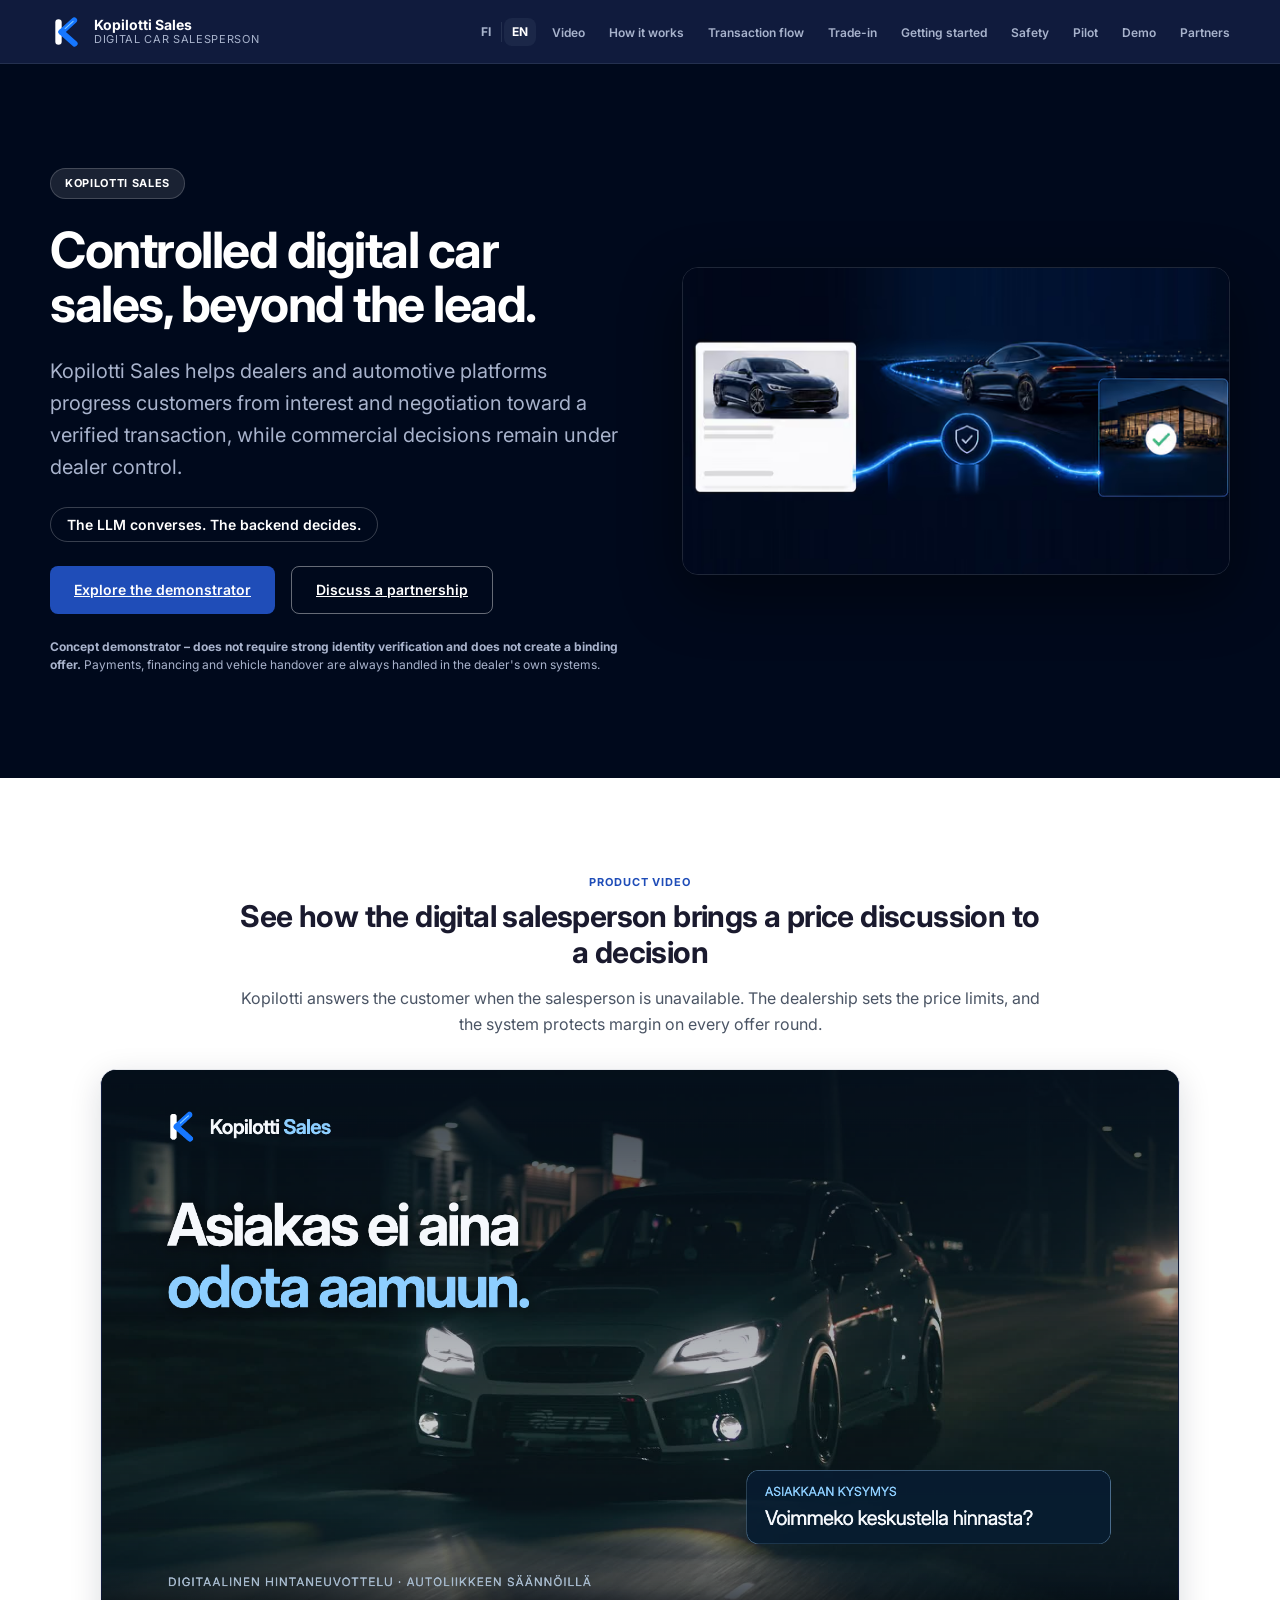
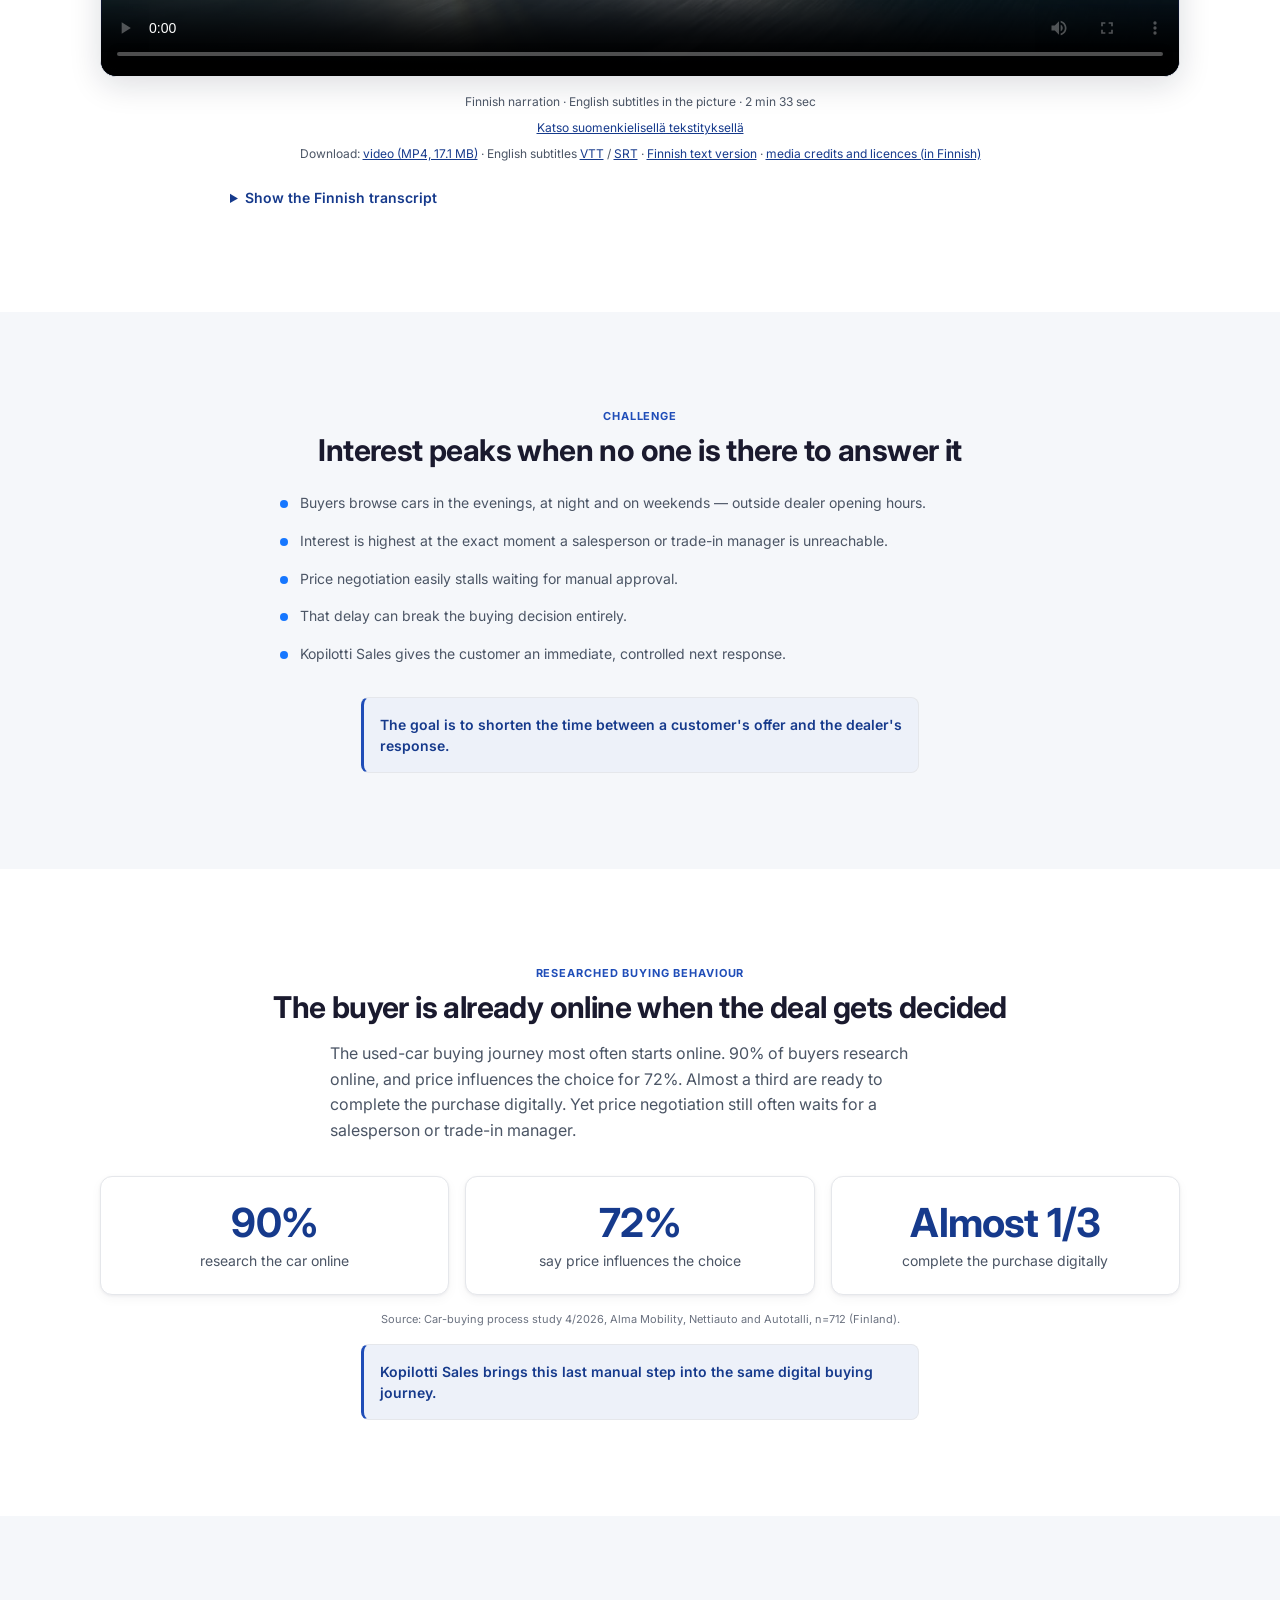
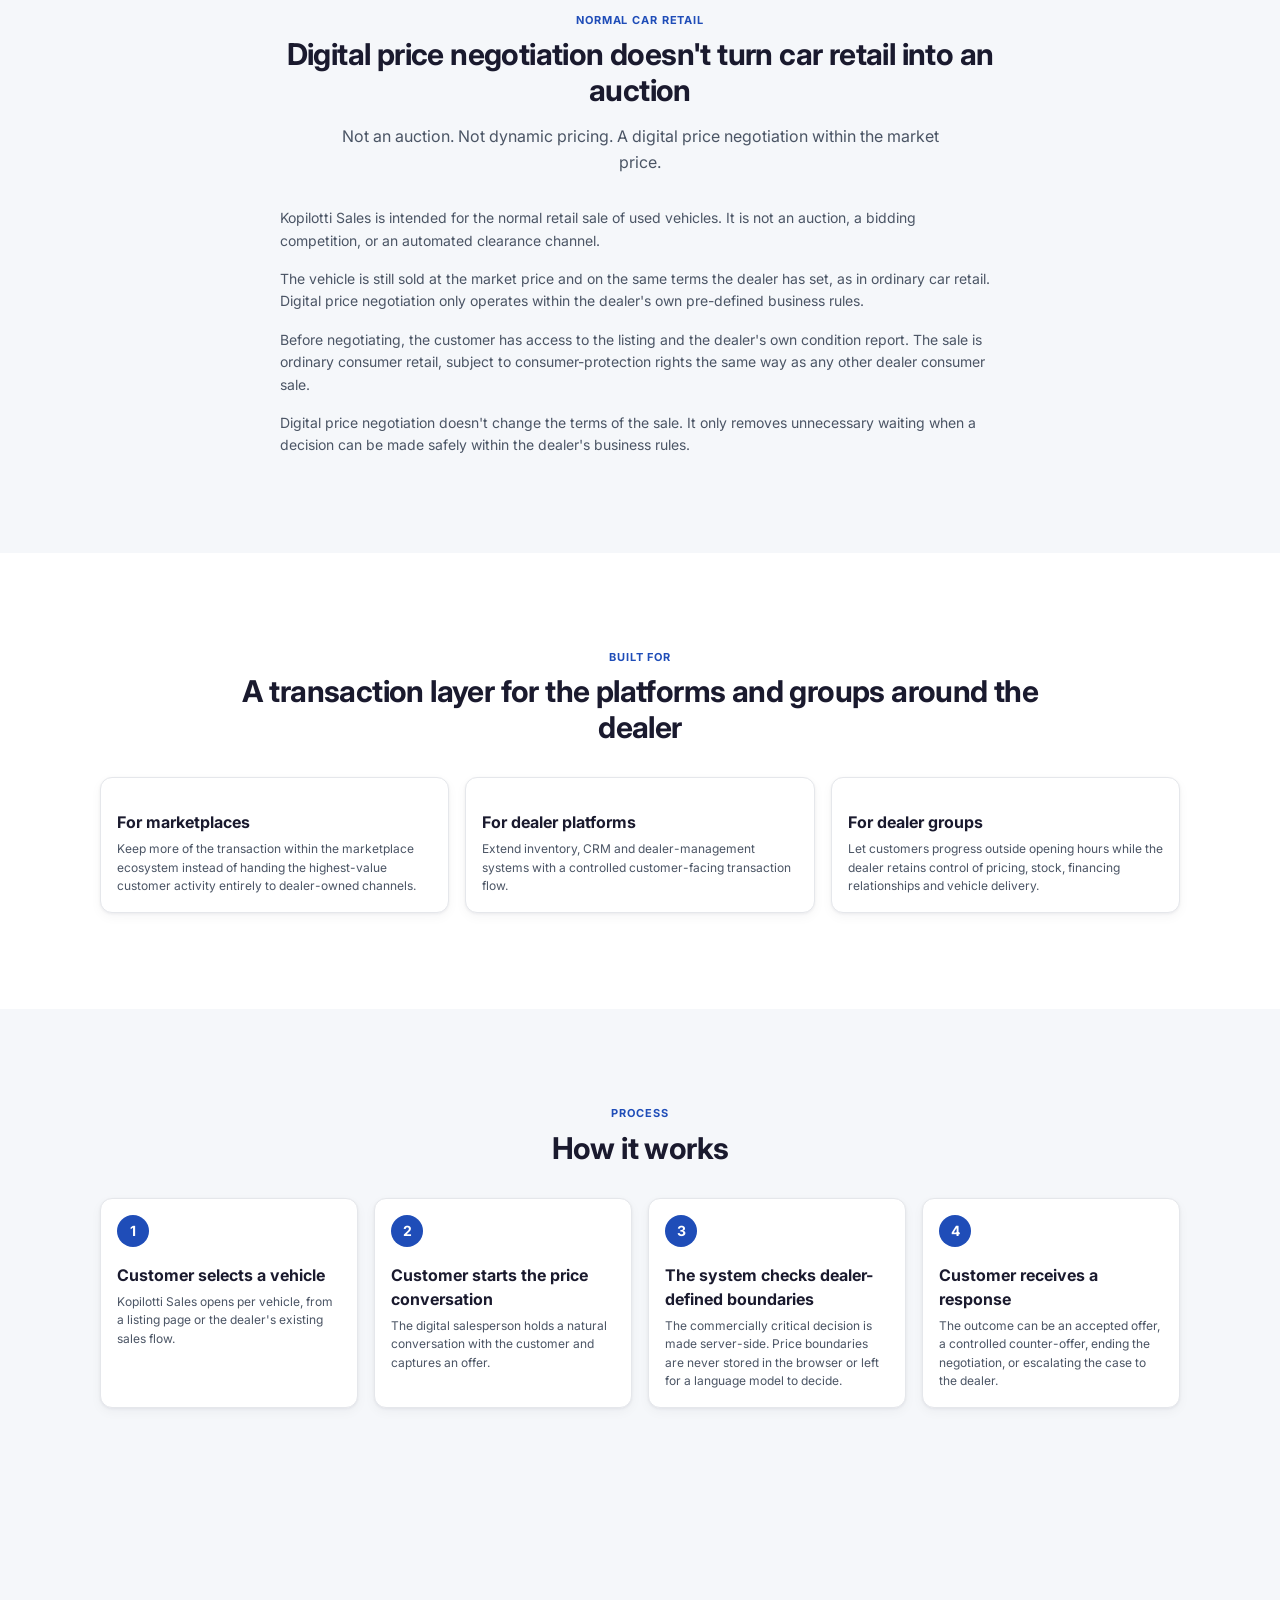
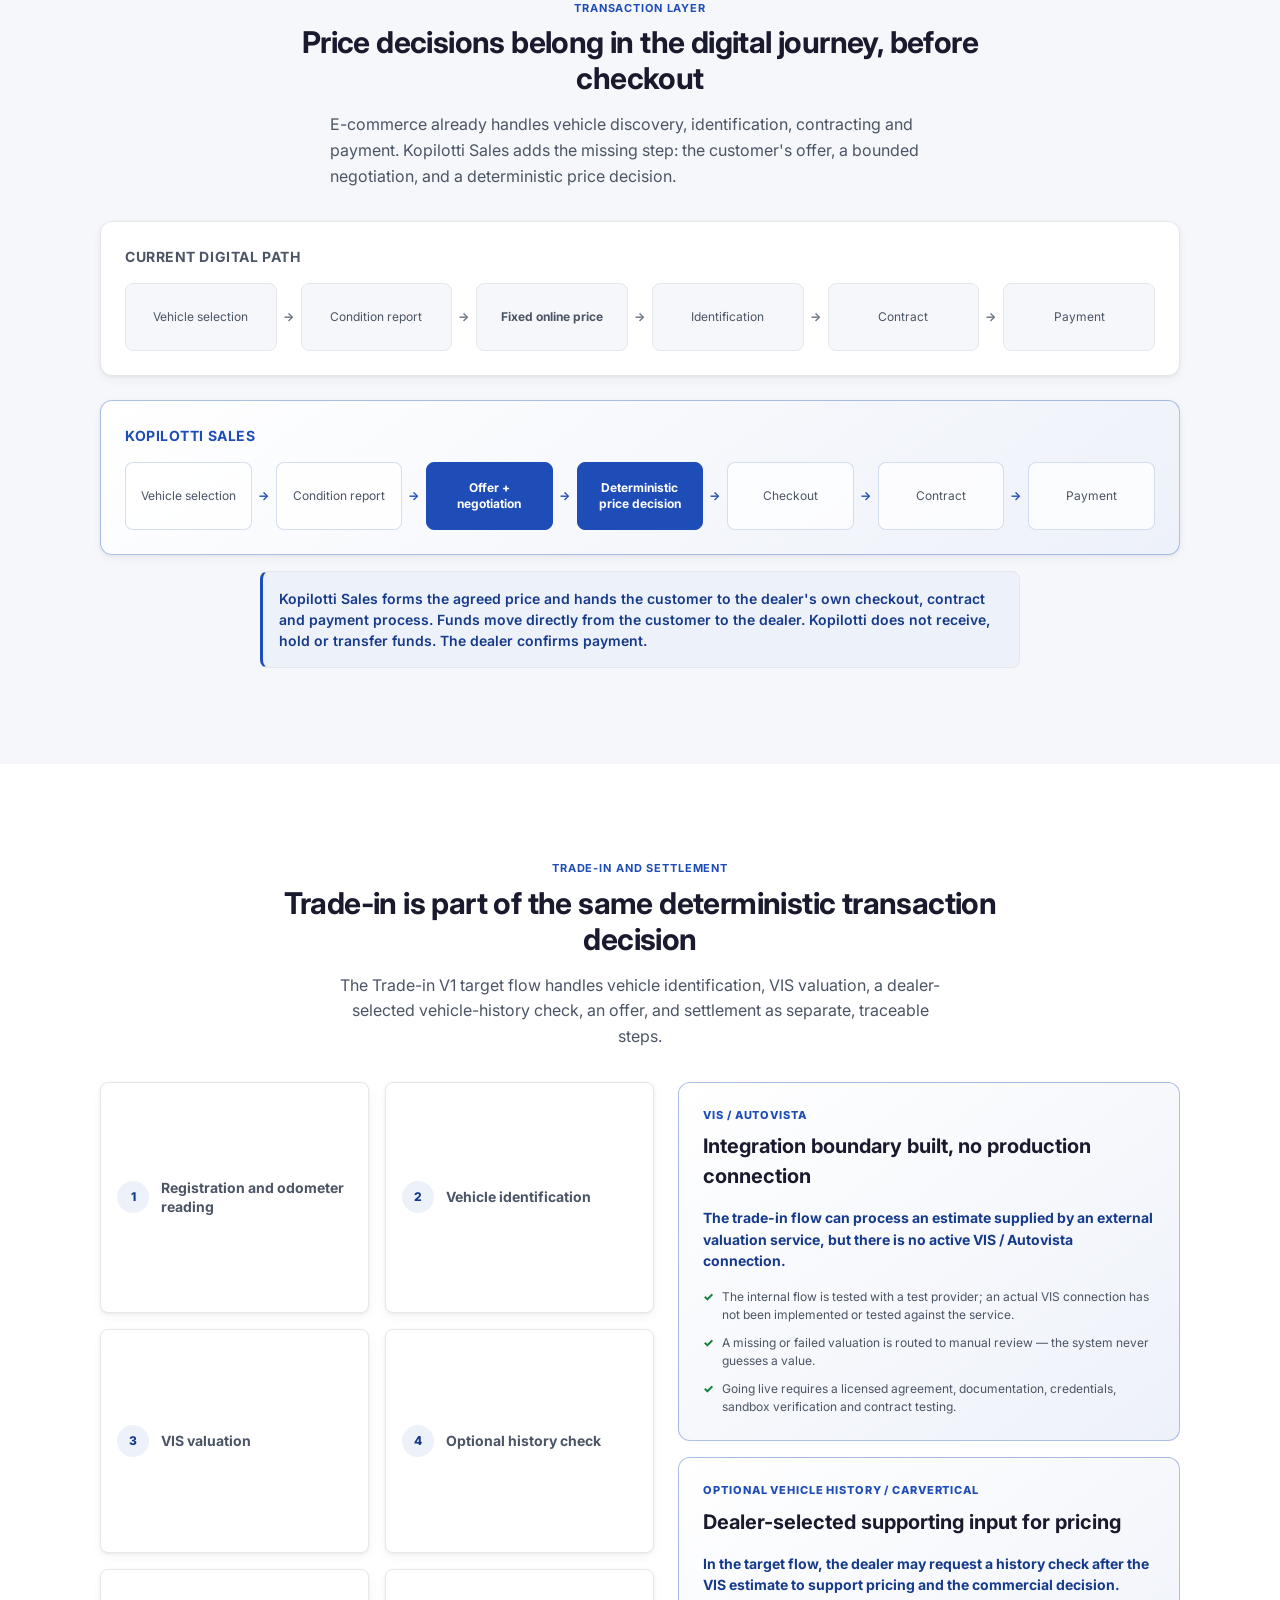
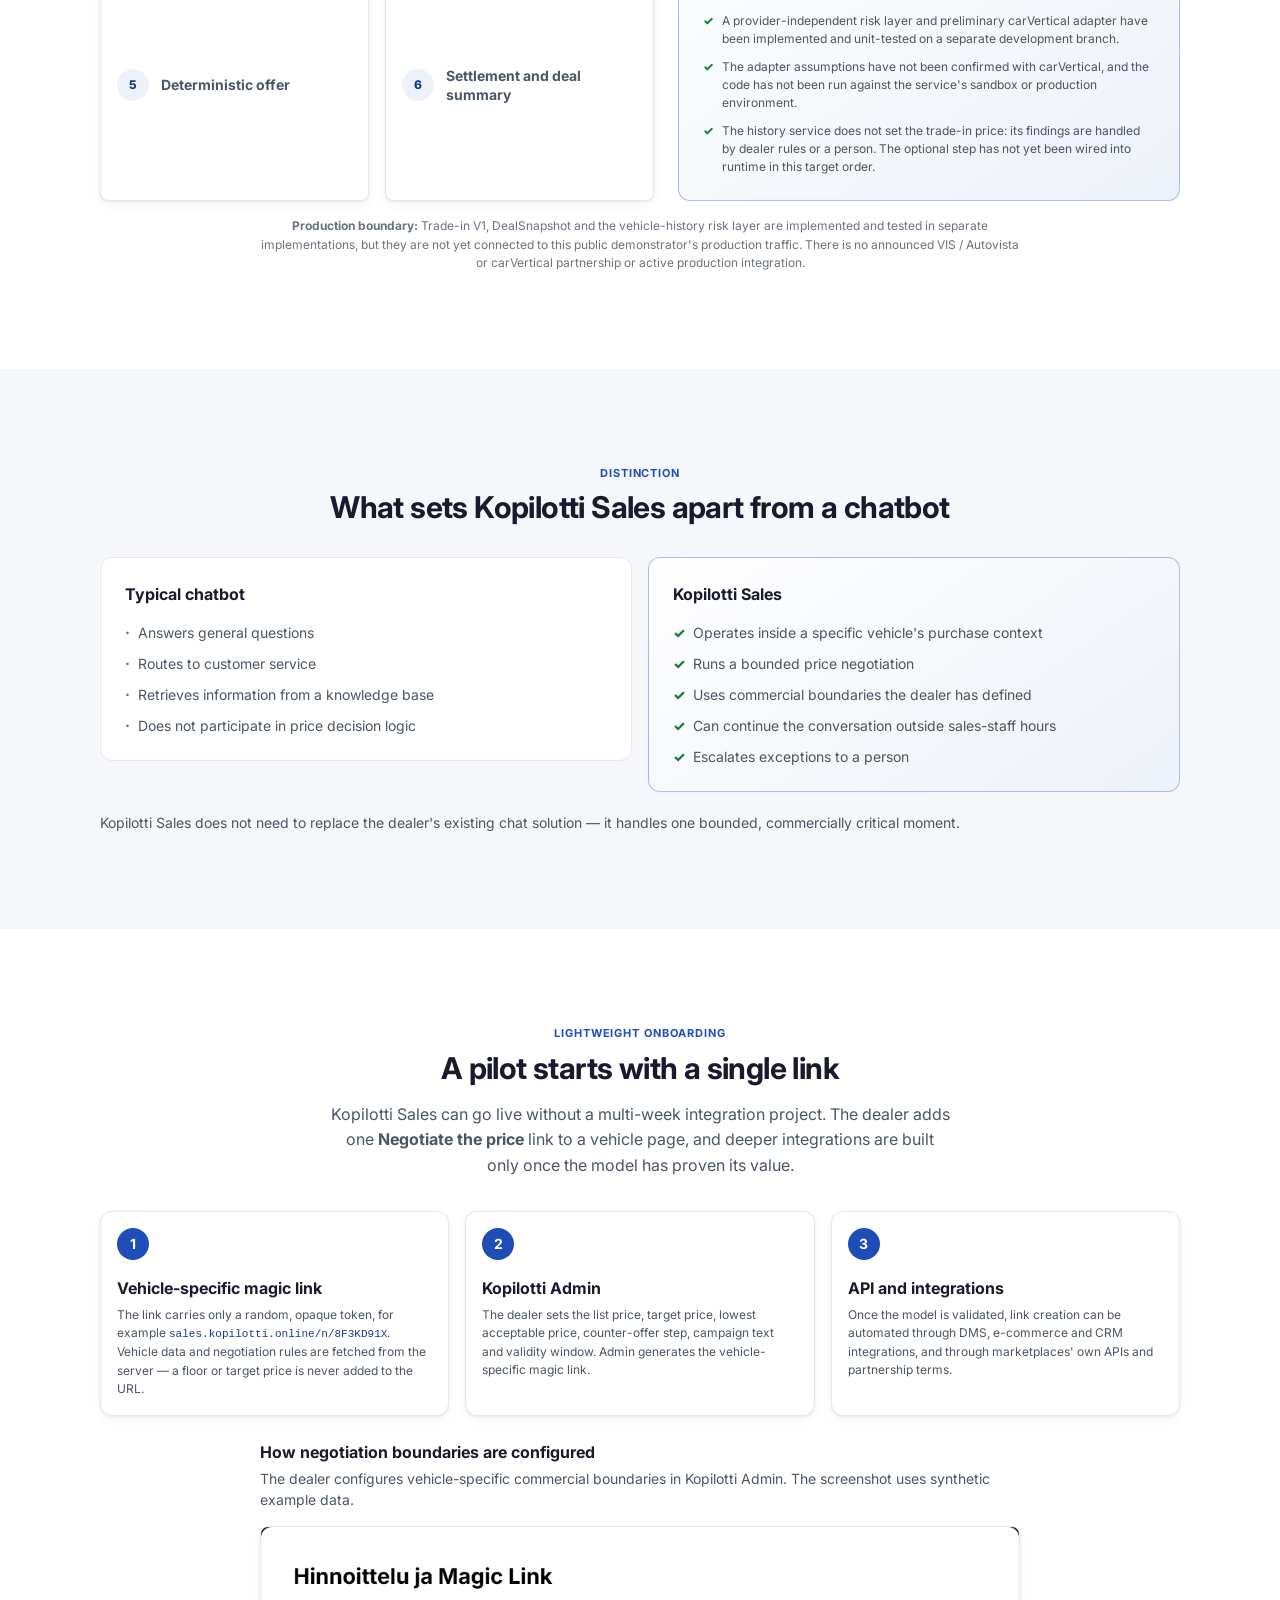
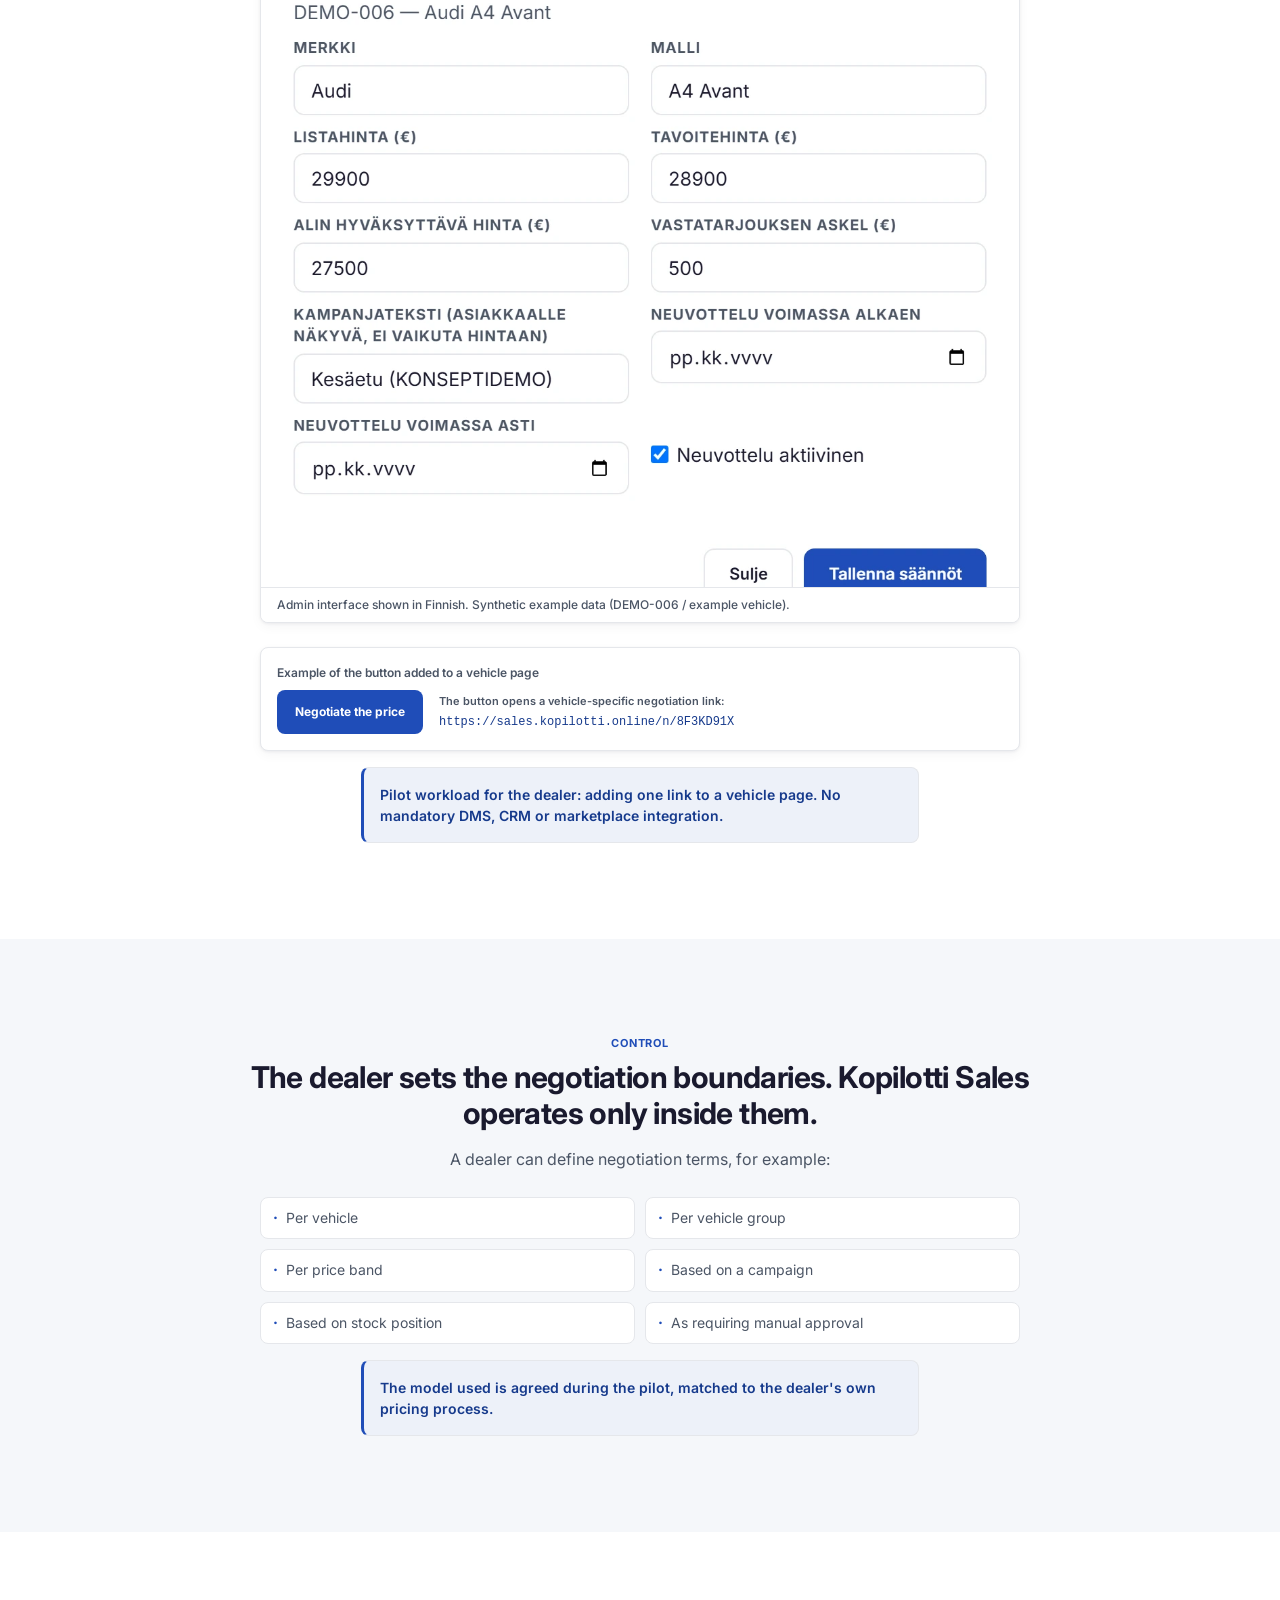
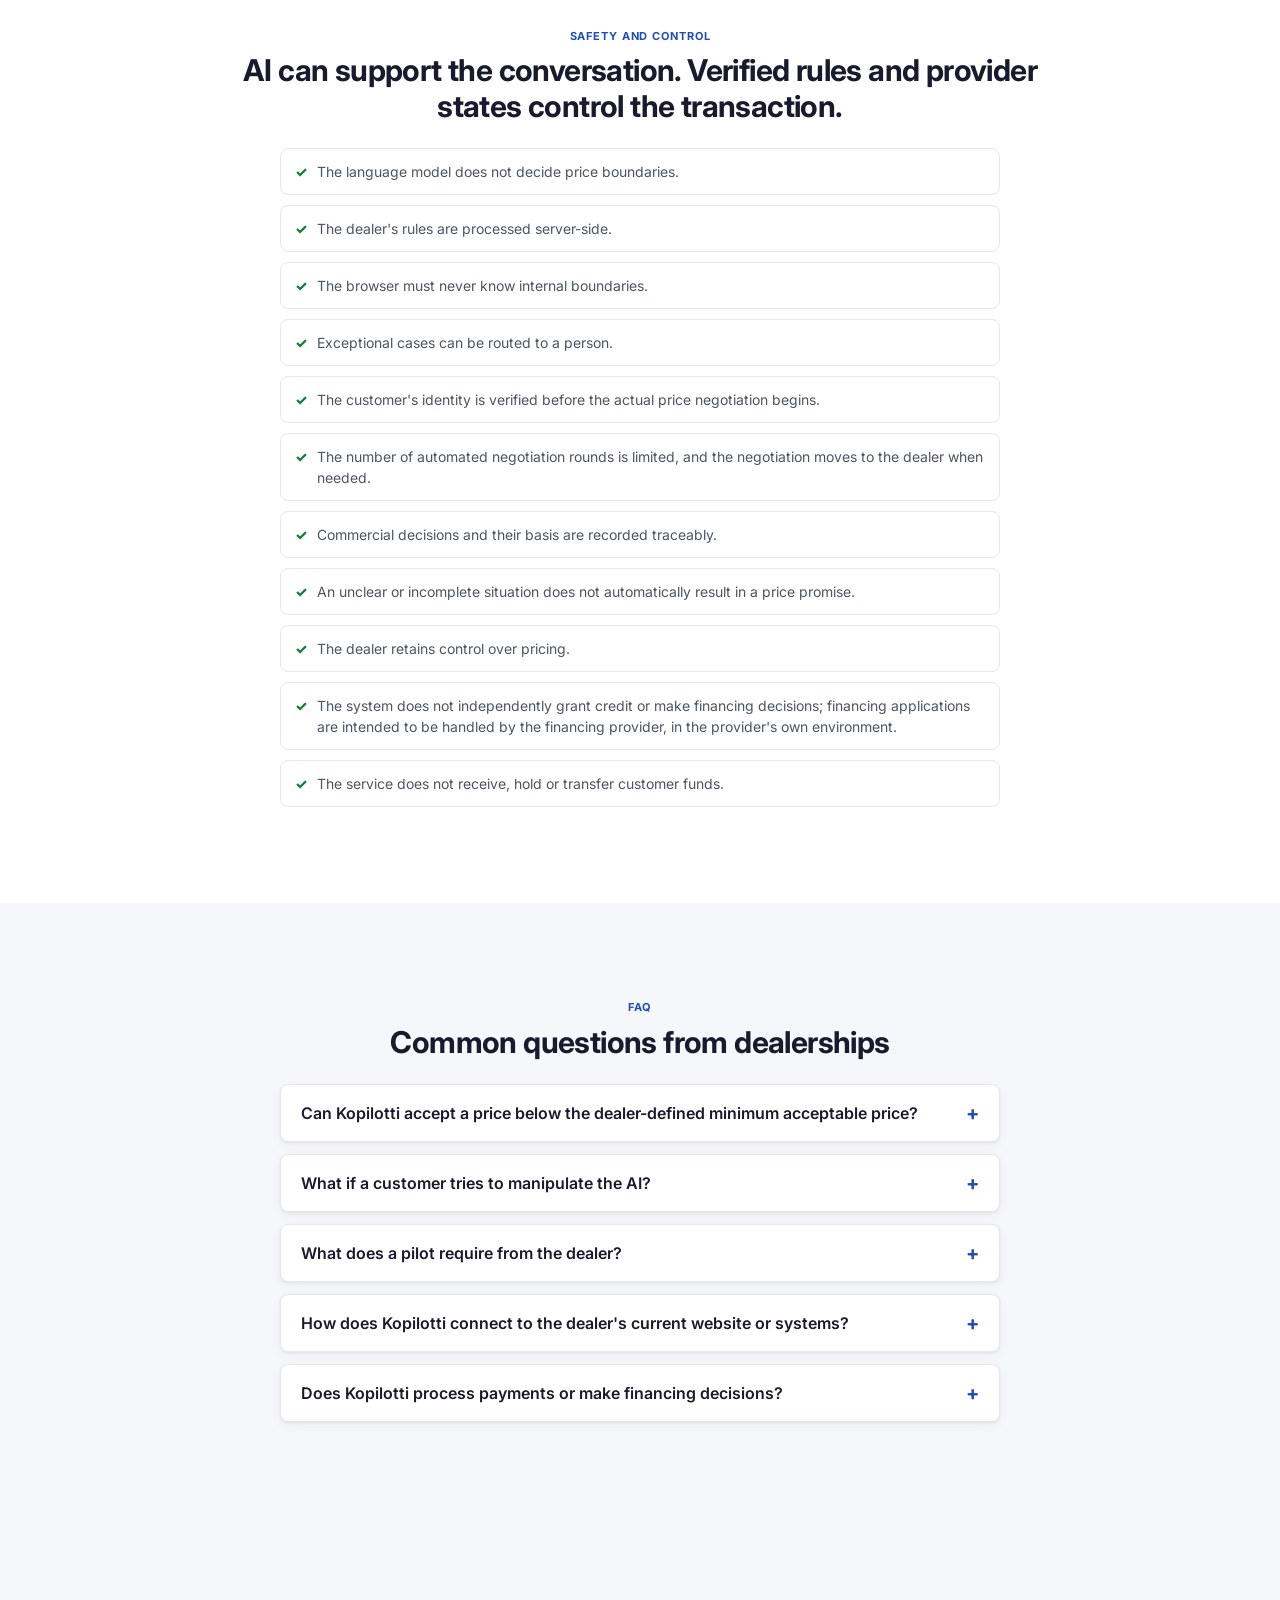
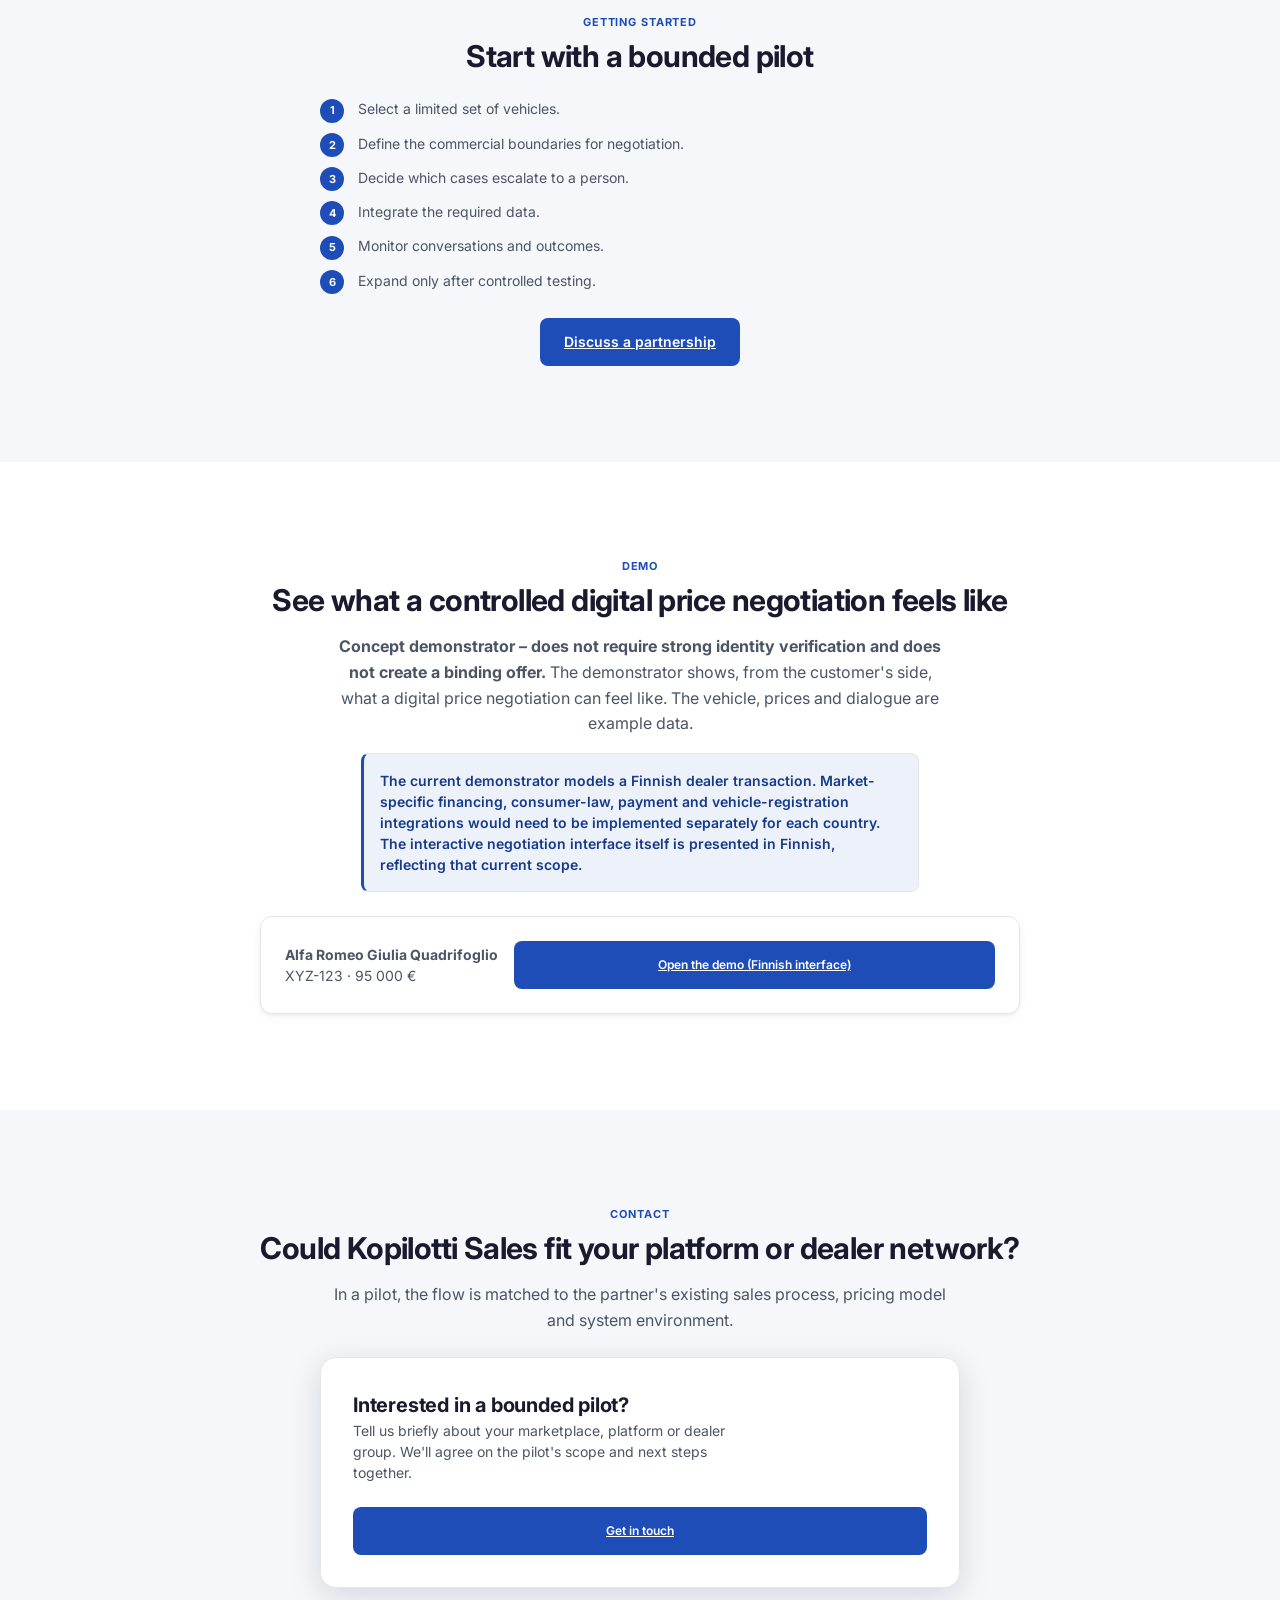
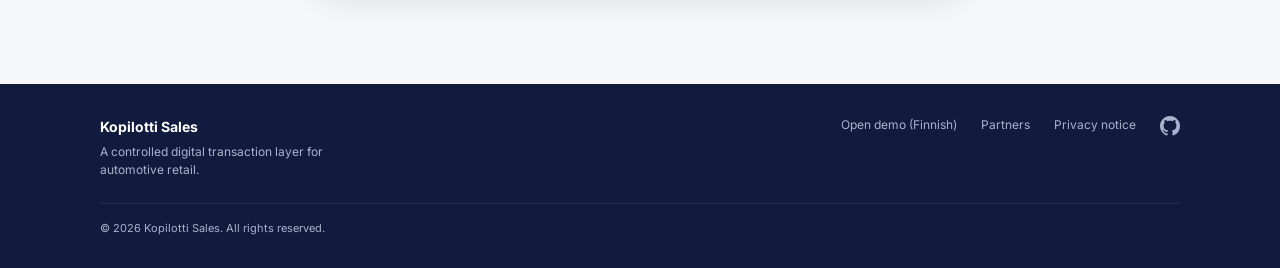
==== commit 104d8abe: "Update Sales presentation video to 2026-09-30 version - FI homepage plays the Finnish-subtitled MP4," ====
--- a/en/index.html
+++ b/en/index.html
@@ -98,36 +98,27 @@
         <p class="section-intro">Kopilotti answers the customer when the salesperson is unavailable. The dealership sets the price limits, and the system protects margin on every offer round.</p>
         <div class="sales-video-frame">
           <video class="sales-video" controls preload="metadata" playsinline width="1920" height="1080"
-                 poster="/assets/kopilotti-sales-video-poster-2026-09.jpg" aria-describedby="salesVideoNote">
-            <source src="/assets/kopilotti-sales-esittelyvideo-2026-09.mp4" type="video/mp4">
-            <track kind="captions" src="/assets/kopilotti-sales-esittelyvideo-2026-09.fi.vtt" srclang="fi" label="Suomi">
-            <p>Your browser cannot play this video. <a href="/assets/kopilotti-sales-esittelyvideo-2026-09.mp4" download>Download the video (MP4)</a>.</p>
+                 poster="/assets/kopilotti-sales-video-poster-2026-09-30.png" aria-describedby="salesVideoNote">
+            <source src="/assets/kopilotti-sales-esittelyvideo-2026-09-30.en.mp4" type="video/mp4">
+            <p>Your browser cannot play this video. <a href="/assets/kopilotti-sales-esittelyvideo-2026-09-30.en.mp4" download>Download the video (MP4)</a>.</p>
           </video>
         </div>
-        <p id="salesVideoNote" class="sales-video-note">Finnish narration · English subtitles · fictional concept demonstration · 2 min 37 sec</p>
+        <p id="salesVideoNote" class="sales-video-note">Finnish narration · English subtitles in the picture · 2 min 33 sec</p>
+        <p class="sales-video-links"><a href="/#esittelyvideo" hreflang="fi" lang="fi">Katso suomenkielisellä tekstityksellä</a></p>
+        <p class="sales-video-links">Download: <a href="/assets/kopilotti-sales-esittelyvideo-2026-09-30.en.mp4" download>video (MP4, 17.1 MB)</a> · English subtitles <a href="/assets/kopilotti-sales-esittely-2026-09-30.en.vtt" download>VTT</a> / <a href="/assets/kopilotti-sales-esittely-2026-09-30.en.srt" download>SRT</a> · <a href="https://github.com/mikko-lab/kopilotti-sales-demo/blob/main/docs/esittelyvideo-2026-09-30.fi.md" hreflang="fi">Finnish text version</a> · <a href="https://github.com/mikko-lab/kopilotti-sales-demo/blob/main/docs/esittelyvideo-2026-09-30-credits.md" hreflang="fi">media credits and licences (in Finnish)</a></p>
         <details class="sales-video-transcript">
           <summary>Show the Finnish transcript</summary>
           <div class="sales-video-transcript-body" lang="fi">
-            <h3>Yksi linkki. Kaupanteko jatkuu.</h3>
-            <p>Asiakas ei aina odota aamuun. Kopilotti jatkaa kaupantekoa myös illalla ja viikonloppuna. Tekoäly hoitaa keskustelun. Autoliikkeen omat säännöt ratkaisevat hinnan.</p>
-            <h3>Asiakas löytää kiinnostavan auton</h3>
-            <p>Asiakas löytää autoliikkeen sivulta kiinnostavan Alfa Romeon. Auton hinta on yhdeksänkymmentäviisi tuhatta euroa.</p>
-            <h3>Neuvottelu alkaa auton omalta sivulta</h3>
-            <p>Auton omalla sivulla asiakas valitsee: Neuvottele hinnasta. Kopilotti avautuu heti ja tunnistaa valitun auton.</p>
-            <h3>Kuntotiedot ennen hintaa</h3>
-            <p>Ennen hintakeskustelua asiakas käy läpi auton kuntotiedot. Hintarajat säilyvät suojattuina palvelimella. Tekoäly ei näe niitä, eikä voi ohittaa niitä.</p>
-            <h3>Ensimmäinen tarjous ei pudota alarajalle</h3>
-            <p>Asiakas tarjoaa autosta yhdeksänkymmentä tuhatta euroa. Kopilotti ei paljasta alinta sallittua hintaa, eikä hyväksy tarjousta suoraan. Vastatarjous on yhdeksänkymmentäkolme tuhatta viisisataa euroa.</p>
-            <h3>Sales vie keskustelun päätökseen</h3>
-            <p>Seuraavaksi asiakas tarjoaa yhdeksänkymmentäyksi tuhatta sata euroa. Kopilotti vastaa: yhdeksänkymmentäkaksi tuhatta viisisataa euroa. Asiakas hyväksyy.</p>
-            <h3>2 500 € suojattua katetta</h3>
-            <p>Autoliikkeen alin sallittu hinta on yhdeksänkymmentä tuhatta euroa. Kopilotti ei pidä sitä tavoitehintana. Lopullinen hinta on kaksi tuhatta viisisataa euroa tämän rajan yläpuolella.</p>
-            <h3>Rahoitus ja vaihtoauto samaan ostopolkuun</h3>
-            <p>Kun hinnasta on sovittu, asiakas voi valita maksutavan tai pyytää rahoitusvaihtoehtoa. Mahdollinen vaihtoauto voidaan arvioida VIS-tietojen avulla. CarVertical voidaan liittää mukaan valinnaiseksi ajoneuvohistorian lähteeksi. Lopullisen vaihtoautohinnan ja rahoituspäätöksen tekee aina autoliike tai sen rahoituskumppani.</p>
-            <h3>Valmis kauppayhteenveto myyjäliikkeelle</h3>
-            <p>Sovittu hinta ja keskustelun vaiheet tallennetaan yhteenvetoon. Sen jälkeen autoliike hoitaa asiakkaan tunnistamisen, sopimuksen ja maksamisen omissa järjestelmissään. Maksu menee suoraan autoliikkeelle.</p>
-            <h3>Digitaalinen automyyjä. Autoliikkeen säännöillä.</h3>
-            <p>Kopilotti ei ole tavallinen keskustelubotti. Se on digitaalinen automyyjä, joka palvelee kaikkina vuorokauden aikoina. Silti kaupallinen päätösvalta säilyy autoliikkeellä.</p>
+            <p>Asiakas ei aina odota aamuun. Kiinnostava auto on löytynyt. Mutta yksi kysymys on vielä auki. Voimmeko keskustella hinnasta?</p>
+            <p>Kopilotti Sales tuo hintaneuvottelun osaksi autoliikkeen digitaalista myyntipolkua. Asiakas tutustuu autoon ja kuntotietoihin. Auton omalta sivulta hän siirtyy tekemään tarjouksen.</p>
+            <p>Tekoäly auttaa keskustelussa. Kaupallisen päätöksen tekevät autoliikkeen ennalta määrittämät säännöt. Liikkeen sisäisiä hintarajoja ei anneta kielimallille eikä asiakkaan selaimelle. Päätösvalta säilyy autoliikkeellä.</p>
+            <p>Tarjous voi johtaa hyväksyntään, vastatarjoukseen tai neuvottelun päättämiseen. Kun tilanne vaatii harkintaa, asia ohjataan ihmiselle. Epäselvää tilannetta ei ratkaista arvaamalla.</p>
+            <p>Projektissa on edetty myös hyväksynnän jälkeiseen tilanhallintaan. Uudessa, testatussa toteutuksessa sovittu hinta, varaus ja kaupan tila tallentuvat yhtenä kokonaisuutena. Jos tallennus epäonnistuu, kokonaisuus perutaan. Testattu käsittely estää saman auton ristiriitaiset varaukset. Myöskään saman pyynnön toistaminen ei luo uutta kauppaa. Tätä uutta käsittelypolkua ei vielä ole kytketty julkiseen demoon.</p>
+            <p>Sovittu hinta ja tarjousten vaiheet voidaan koota myyjäliikkeen käsiteltäväksi. Liikekohtainen yhteenvetorajapinta on toteutettu. Sen myyjänäkymä ja automaattinen yhteystietojen välitys ovat vielä kehitystyötä.</p>
+            <p>Sovittu hinta ei vielä tarkoita maksettua tai luovutettua autoa. Myyjäliike hoitaa sopimuksen, maksun vahvistamisen ja luovutuksen. Kopilotti ei käsittele asiakkaan varoja eikä tee rahoituspäätöksiä.</p>
+            <p>Myös vaihtoauton arviointia ja ajoneuvohistorian käsittelyä on kehitetty ja testattu erillisinä kokonaisuuksina. Aktiivisia tuotantoyhteyksiä ulkoisiin arvonmääritys- tai historiapalveluihin ei vielä ole. Ne rakennetaan erikseen sovittavien integraatioiden kautta.</p>
+            <p>Seuraava askel on rajattu pilotti autoliikkeen omassa myyntipolussa. Valitaan autot, sovitaan toimintarajat ja mitataan tulokset.</p>
+            <p>Kopilotti Sales. Yksi linkki. Kaupanteko jatkuu. Keskustellaan pilotista.</p>
           </div>
         </details>
       </div>
--- a/styles/landing.css
+++ b/styles/landing.css
@@ -1149,6 +1149,14 @@
   font-size: var(--text-xs);
   text-align: center;
 }
+.sales-video-links {
+  max-width: 1080px;
+  margin: var(--space-2) auto 0;
+  color: var(--text2);
+  font-size: var(--text-xs);
+  text-align: center;
+}
+.sales-video-links a { color: var(--primary-dark); }
 .sales-video-transcript {
   max-width: 820px;
   margin: var(--space-3) auto 0;
@@ -1175,6 +1183,7 @@
 }
 .sales-video-transcript-body h3:first-child { margin-top: 0; }
 .sales-video-transcript-body p { margin: 0; }
+.sales-video-transcript-body p + p { margin-top: var(--space-2); }
 @media (max-width: 767px) {
   .sales-video-frame { border-radius: var(--radius); }
 }
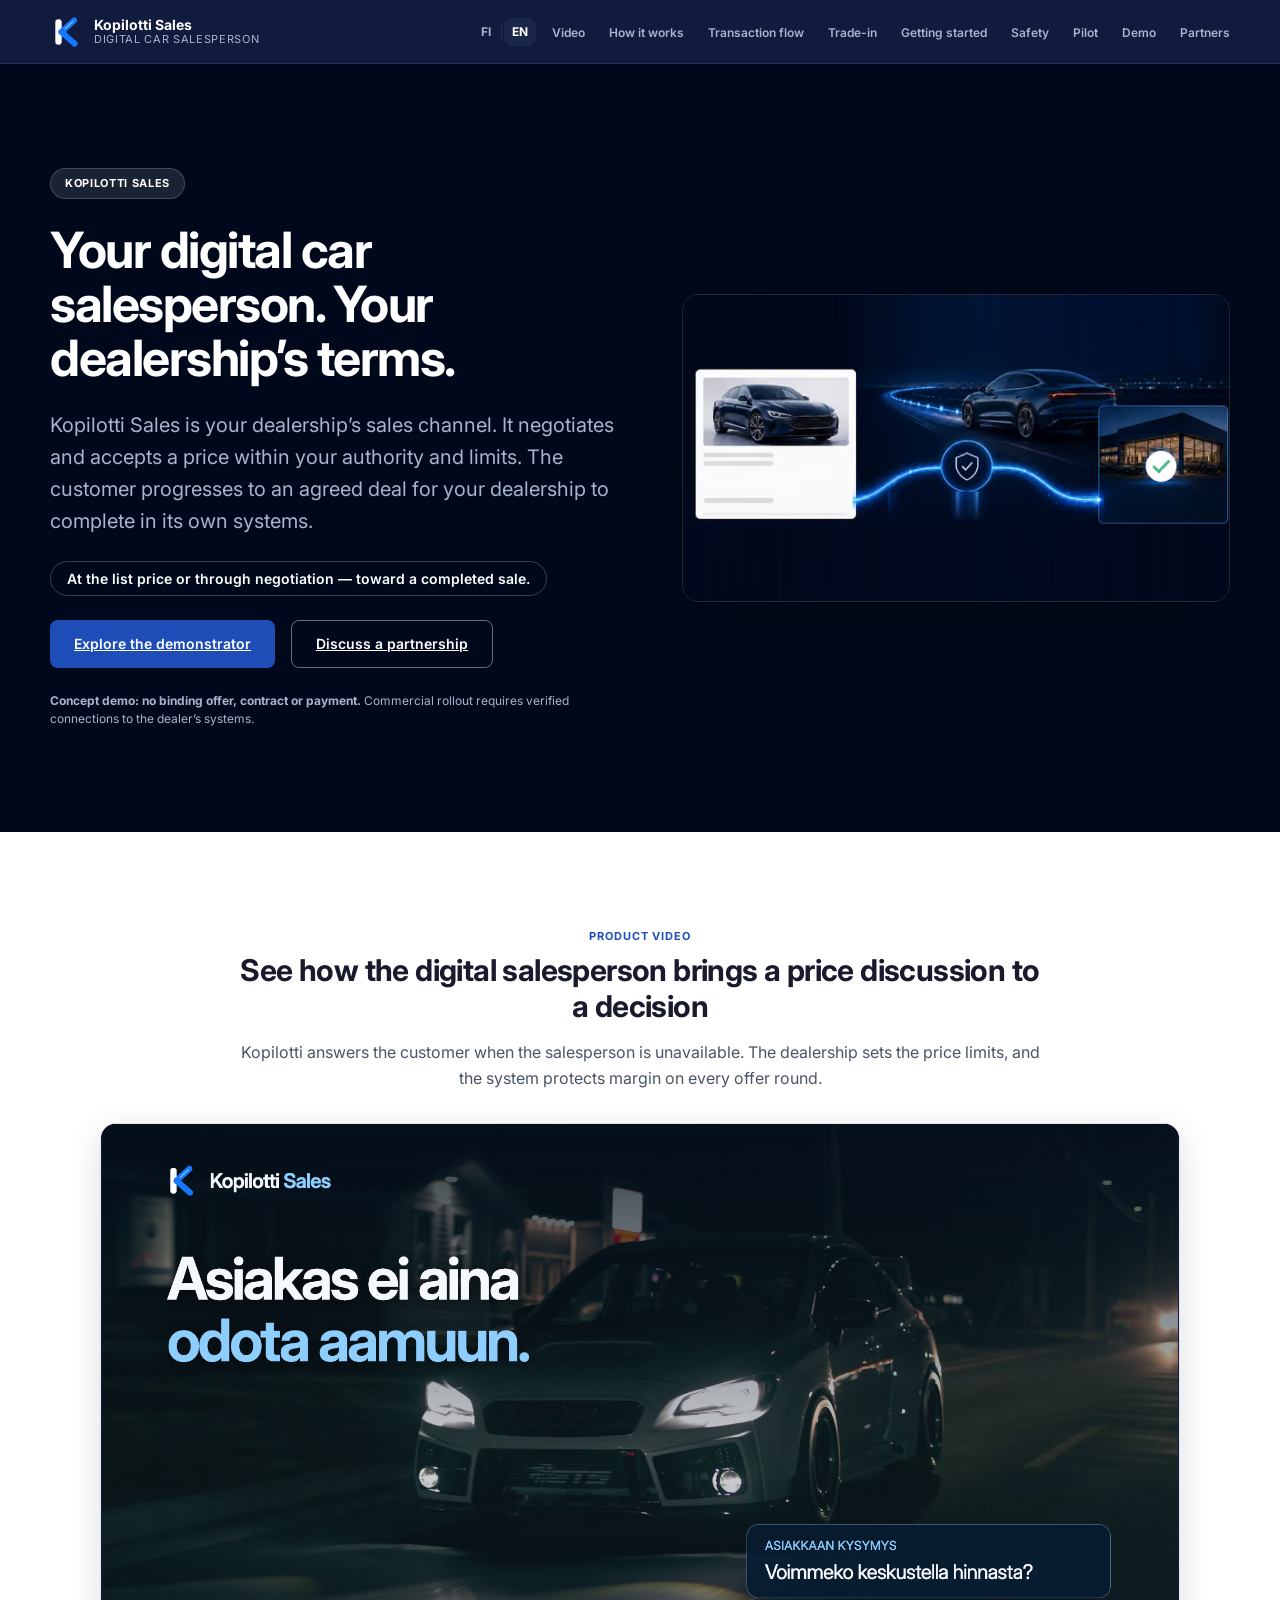
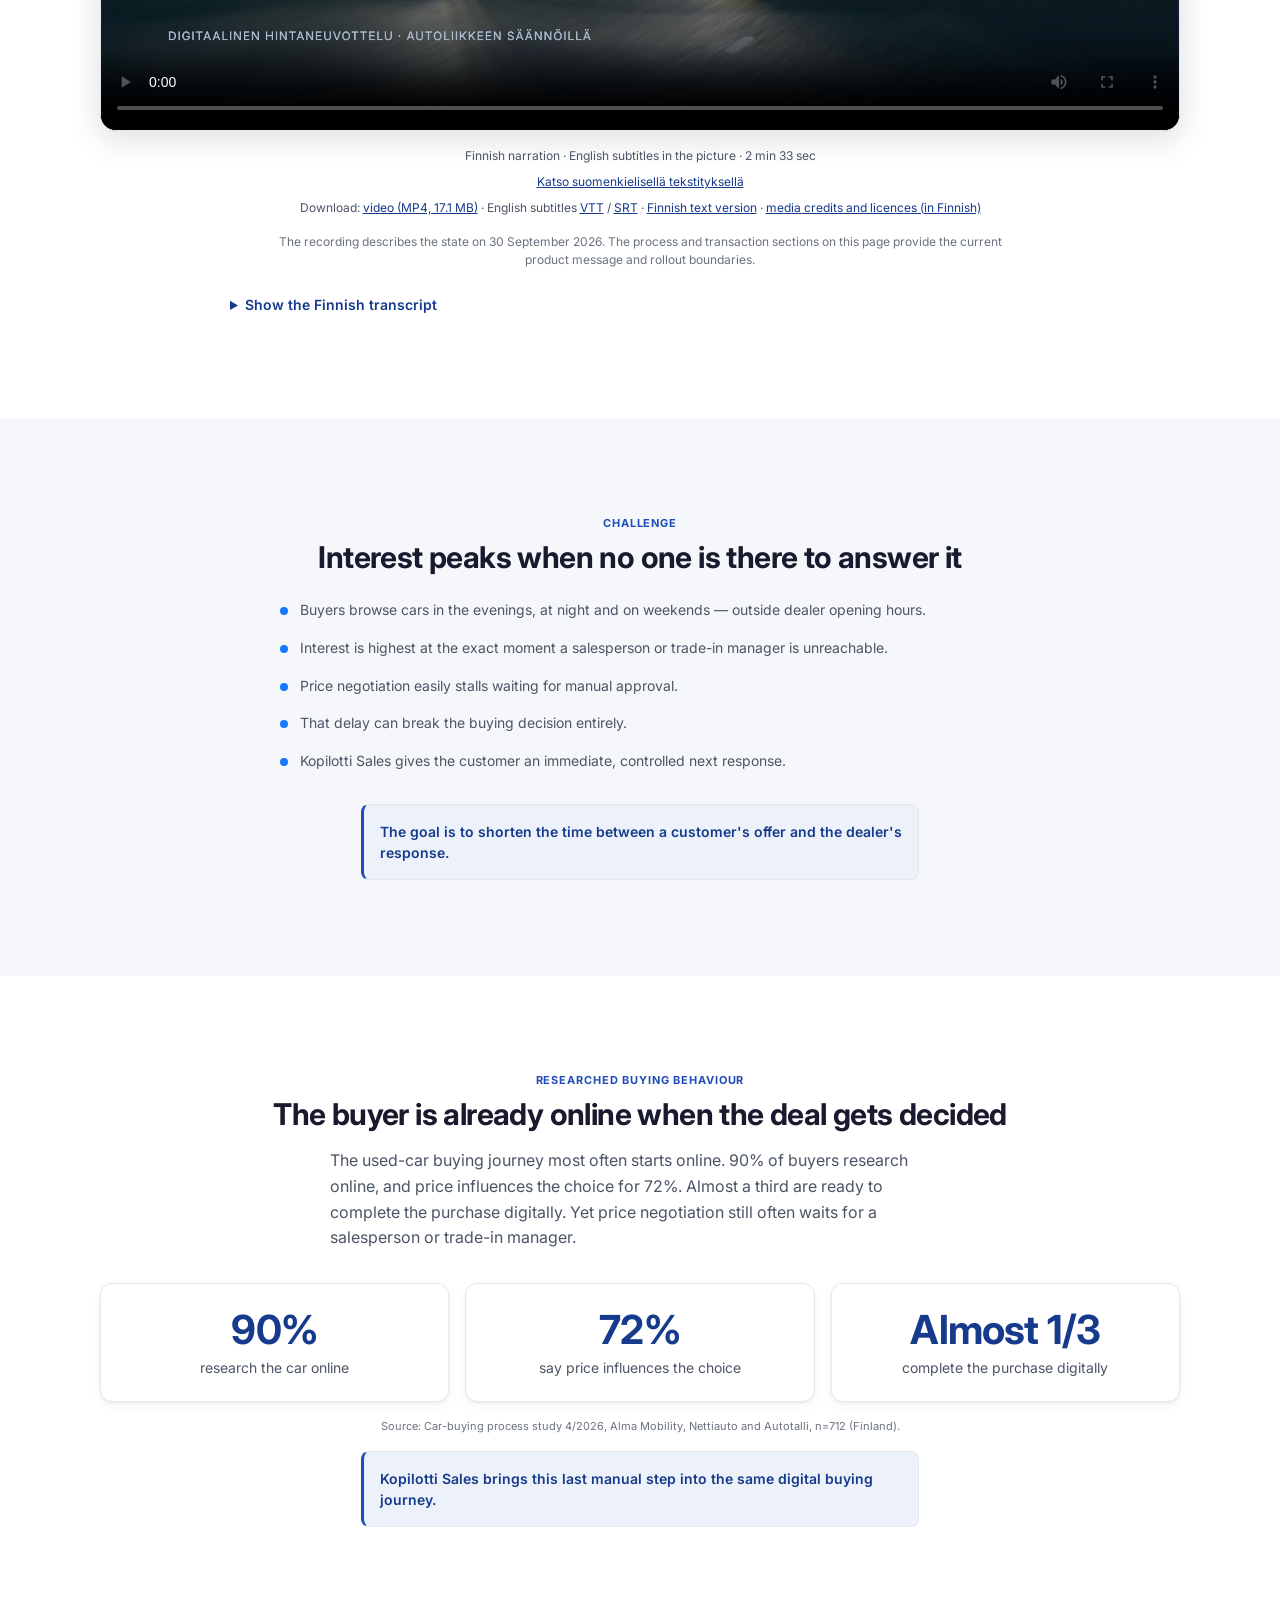
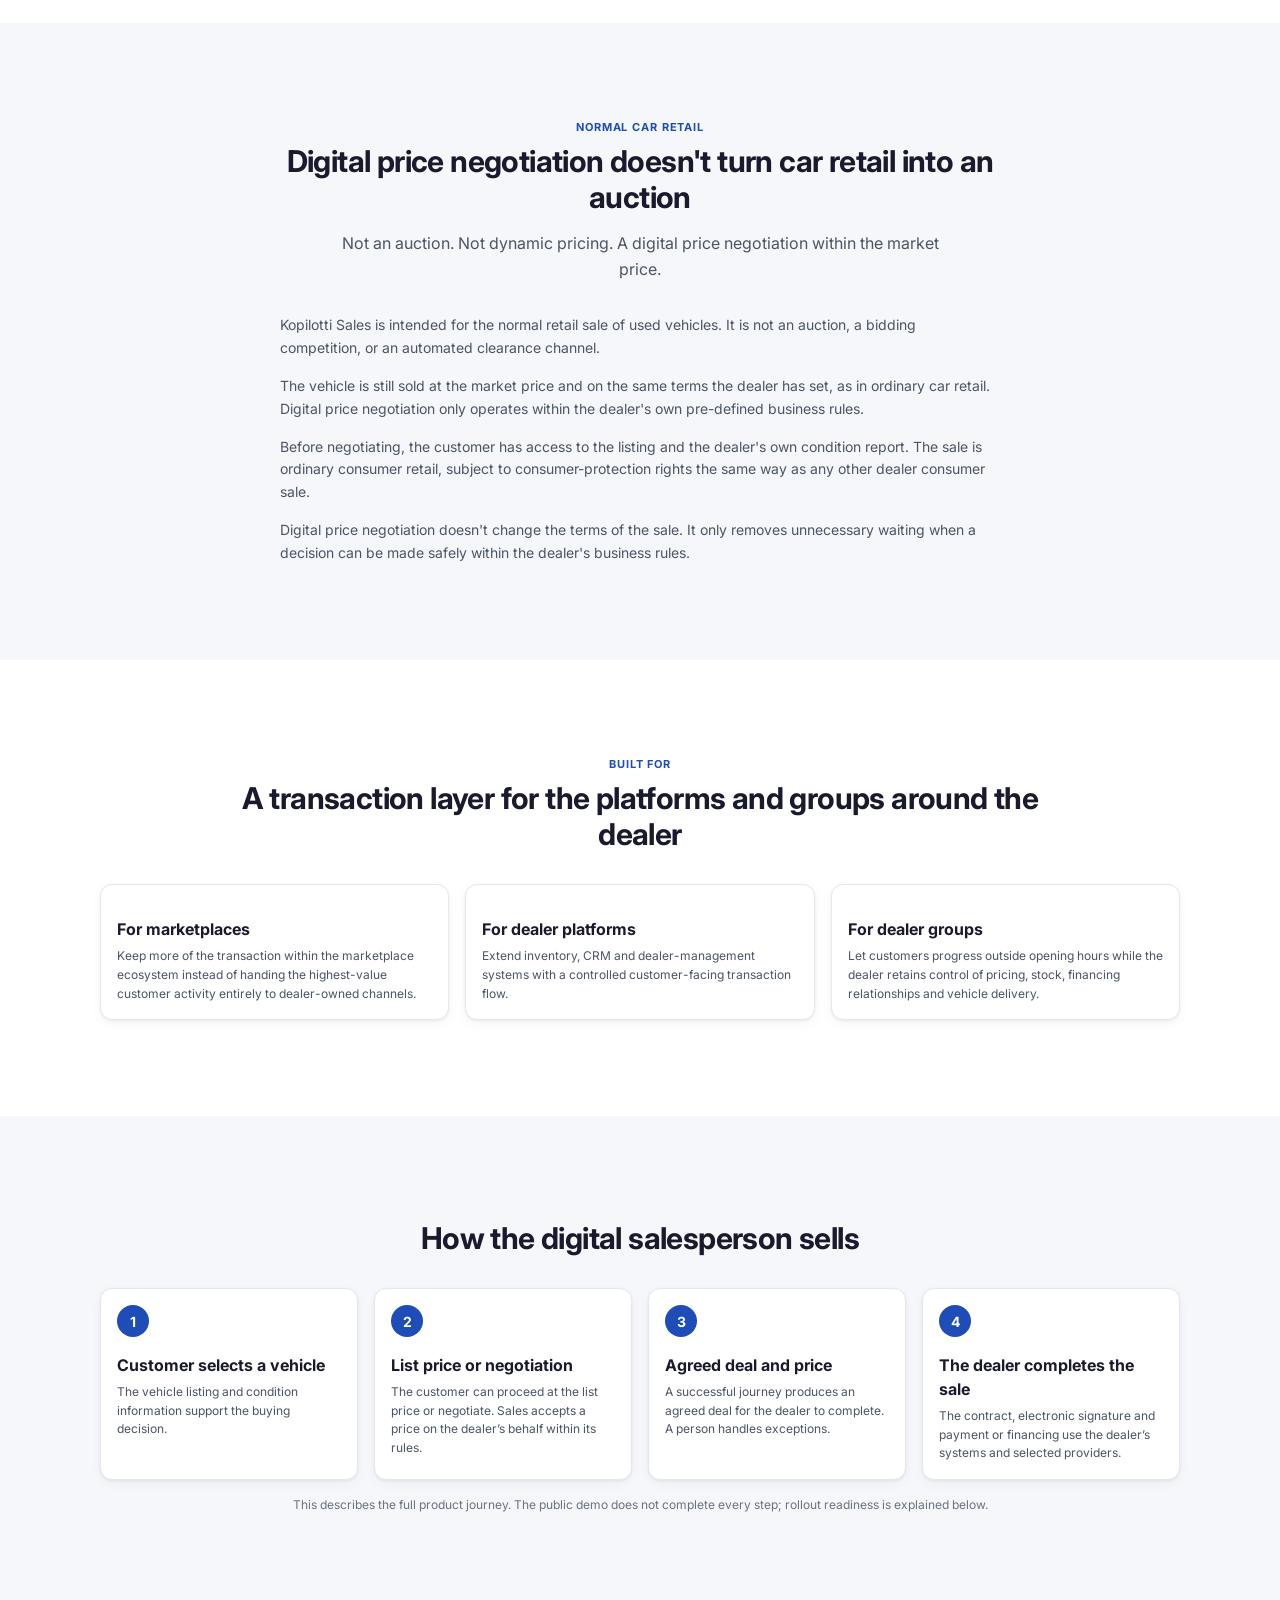
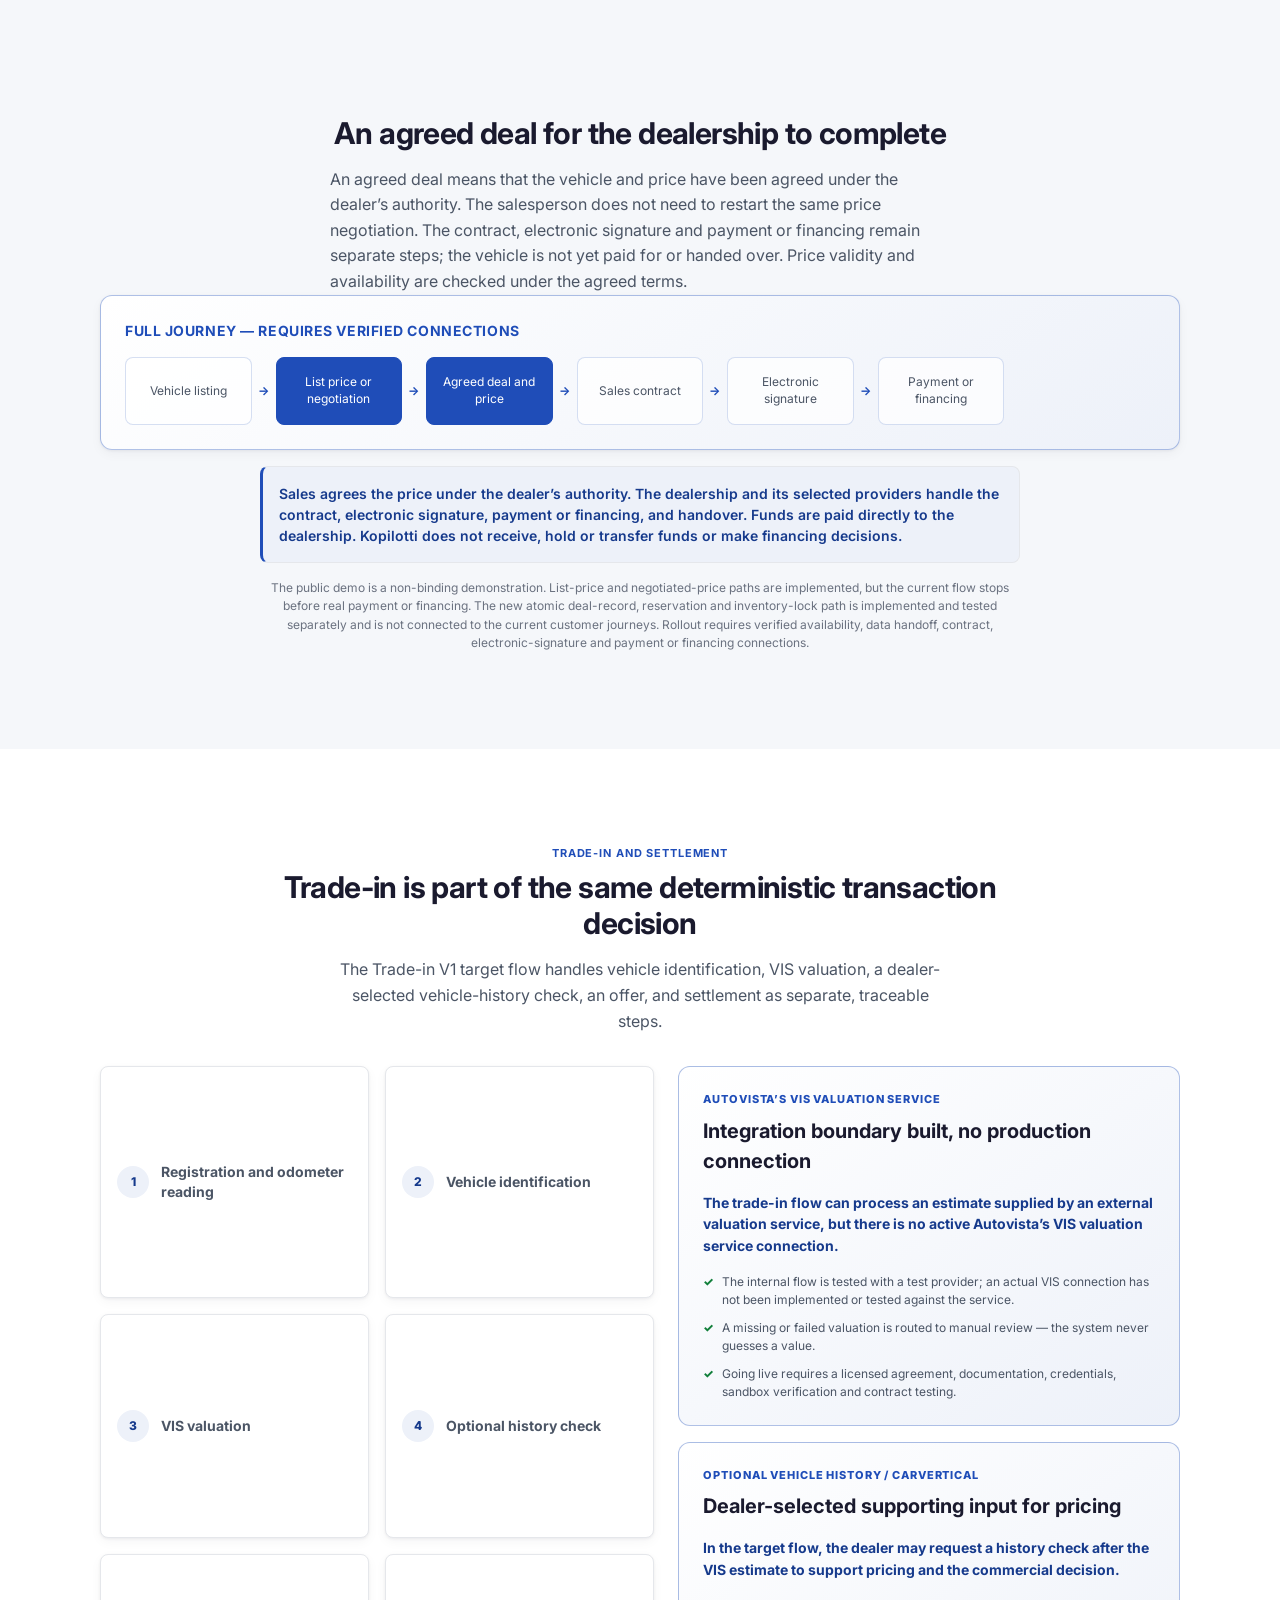
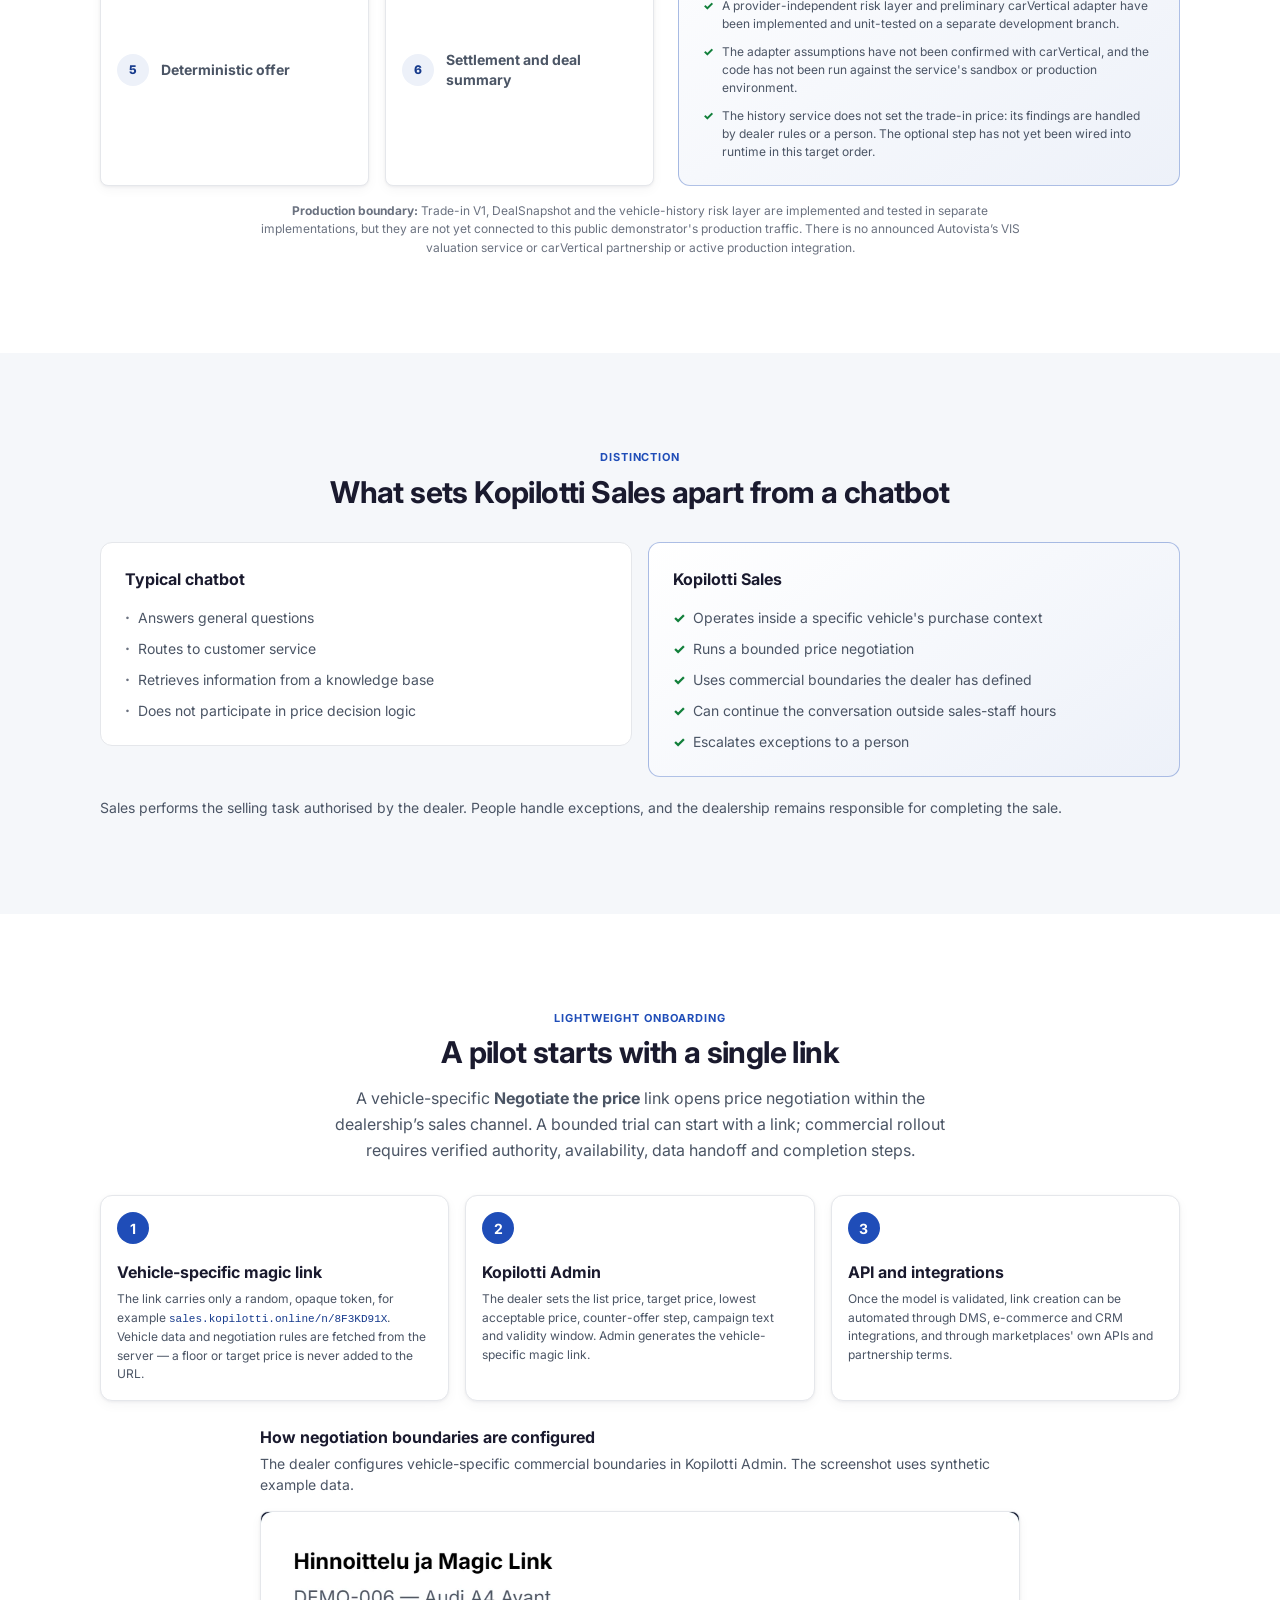
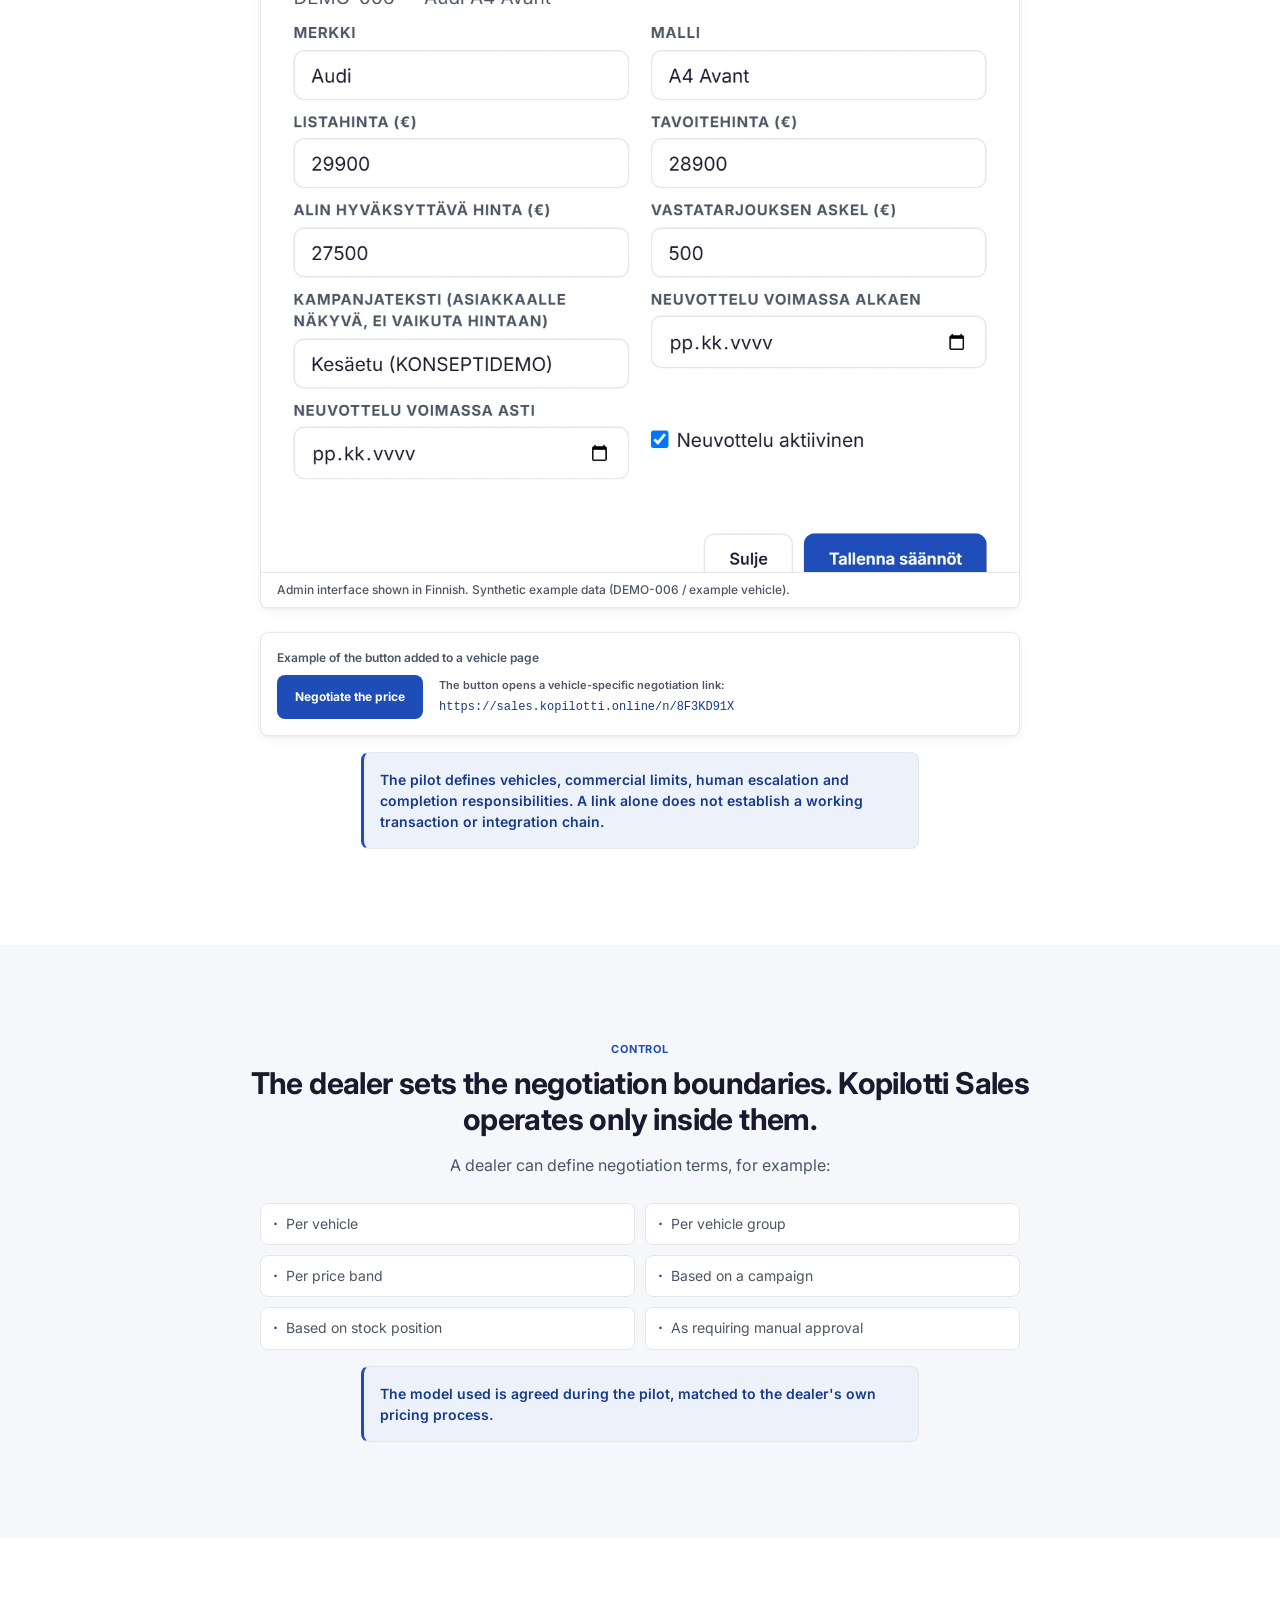
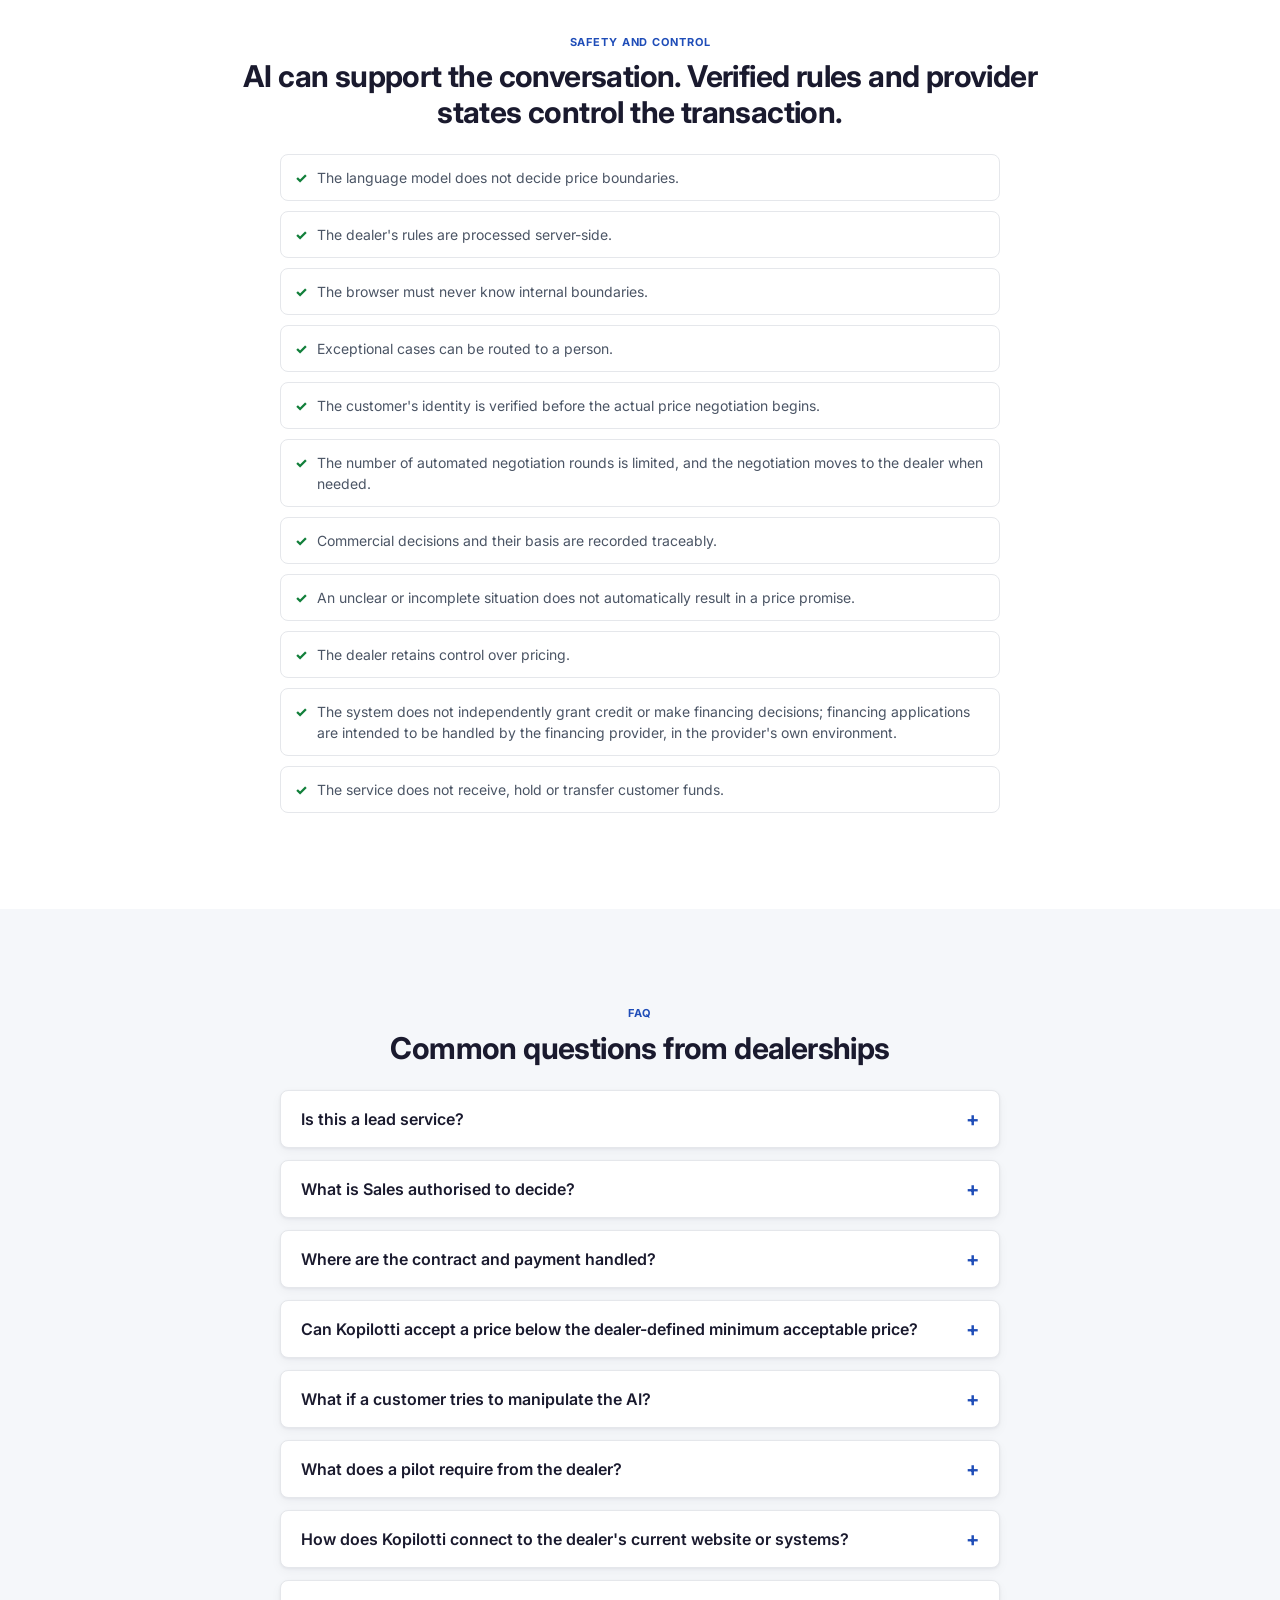
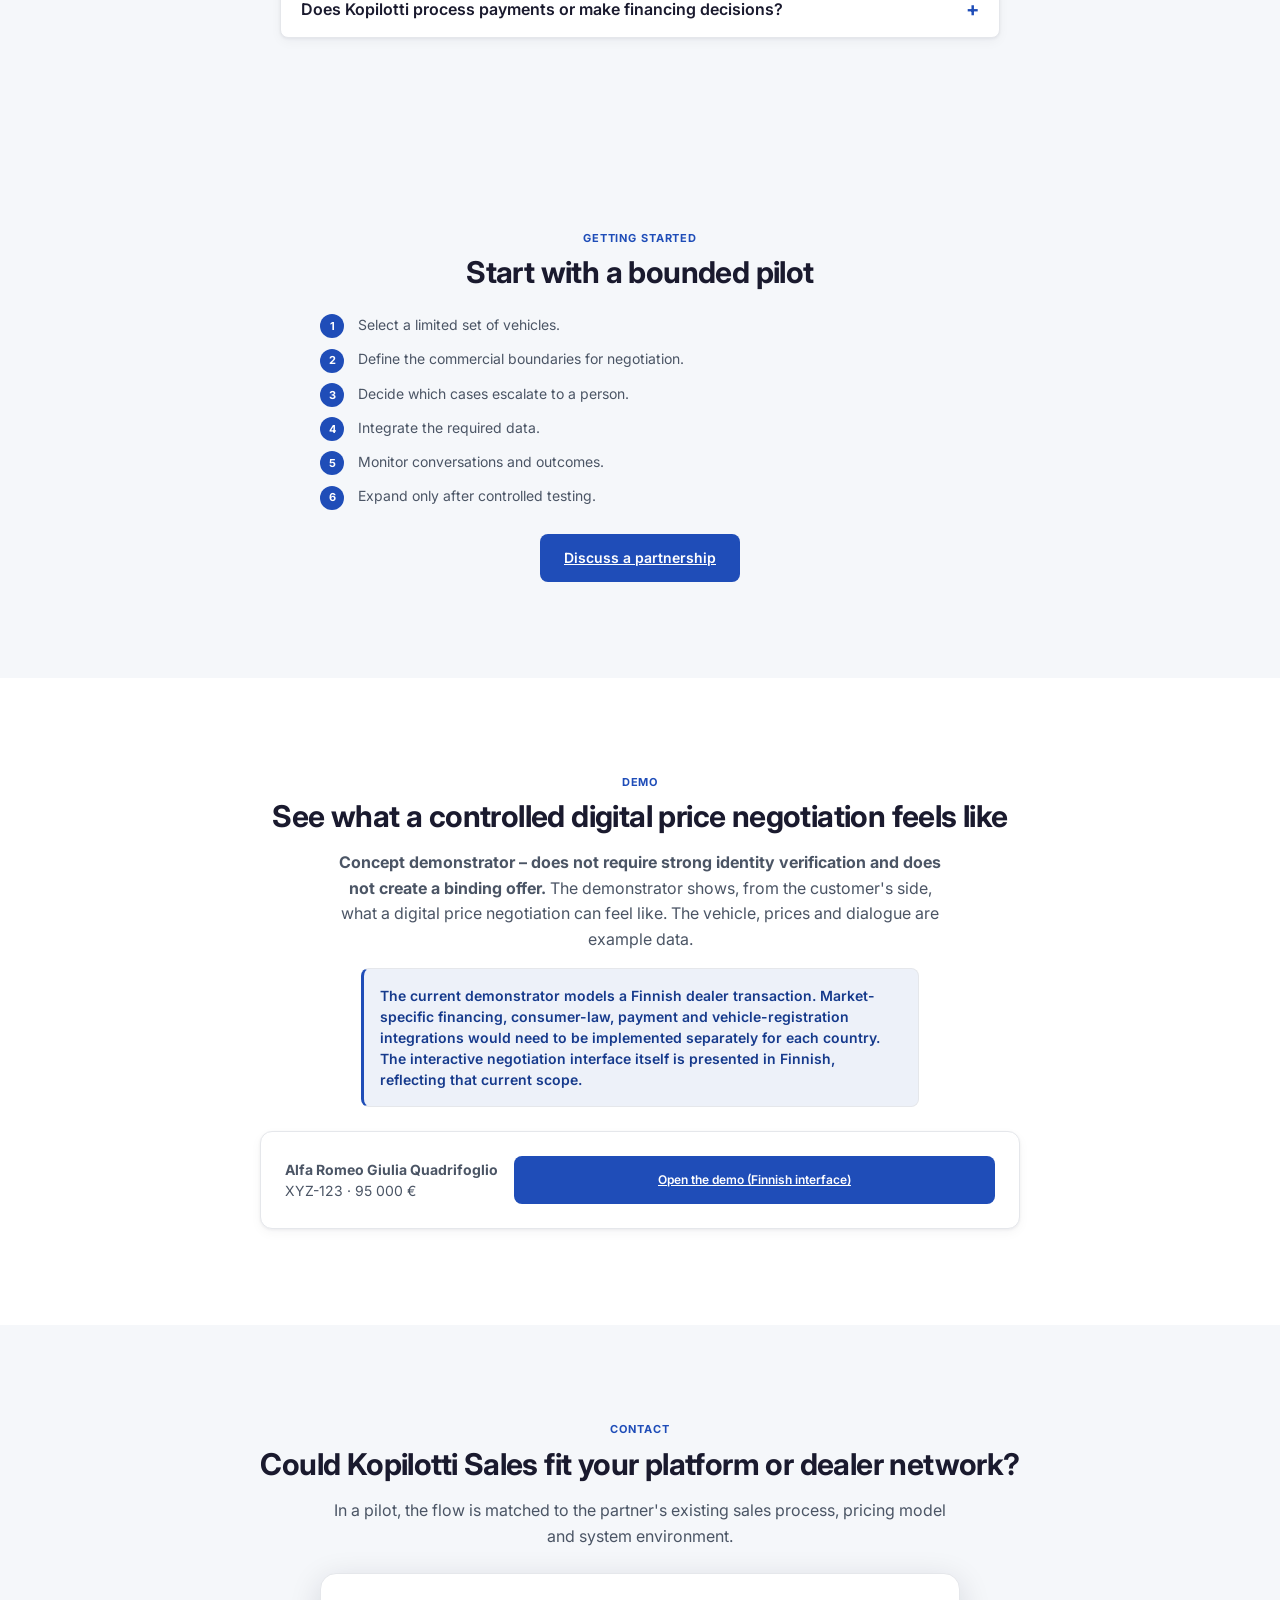
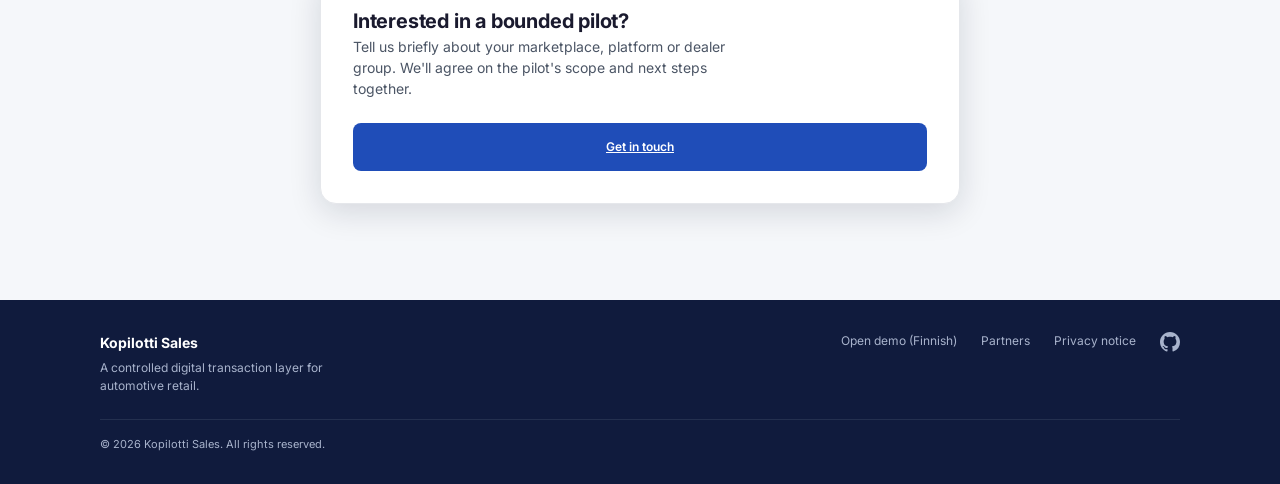
==== commit 9d0c656c: "docs: align public Sales message and partner materials" ====
--- a/en/index.html
+++ b/en/index.html
@@ -4,20 +4,20 @@
 <head>
   <meta charset="UTF-8">
   <meta name="viewport" content="width=device-width, initial-scale=1.0">
-  <title>Kopilotti Sales – controlled digital transaction layer for automotive retail</title>
-  <meta name="description" content="Kopilotti Sales helps automotive marketplaces, dealer platforms and dealer groups move customers from interest to an agreed transaction while the dealer retains control of pricing, stock and delivery.">
+  <title>Kopilotti Sales – a digital car salesperson under dealer control</title>
+  <meta name="description" content="Kopilotti Sales is a digital car salesperson and a sales channel for dealerships. It negotiates and accepts a price on the dealer’s behalf, within the authority and limits set by the dealer.">
   <link rel="canonical" href="https://kopilotti.online/en/">
   <link rel="alternate" hreflang="fi" href="https://kopilotti.online/">
   <link rel="alternate" hreflang="en" href="https://kopilotti.online/en/">
   <link rel="alternate" hreflang="x-default" href="https://kopilotti.online/">
-  <meta property="og:title" content="Kopilotti Sales – controlled digital transaction layer for automotive retail">
-  <meta property="og:description" content="Kopilotti Sales helps automotive marketplaces, dealer platforms and dealer groups move customers from interest to an agreed transaction while the dealer retains control of pricing, stock and delivery.">
+  <meta property="og:title" content="Kopilotti Sales – a digital car salesperson under dealer control">
+  <meta property="og:description" content="Kopilotti Sales is a digital car salesperson and a sales channel for dealerships. It negotiates and accepts a price on the dealer’s behalf, within the authority and limits set by the dealer.">
   <meta property="og:url" content="https://kopilotti.online/en/">
   <meta property="og:type" content="website">
   <meta property="og:image" content="https://kopilotti.online/assets/screenshot-negotiation-card.jpg">
   <meta name="twitter:card" content="summary_large_image">
-  <meta name="twitter:title" content="Kopilotti Sales – controlled digital transaction layer for automotive retail">
-  <meta name="twitter:description" content="Kopilotti Sales helps automotive marketplaces, dealer platforms and dealer groups move customers from interest to an agreed transaction while the dealer retains control of pricing, stock and delivery.">
+  <meta name="twitter:title" content="Kopilotti Sales – a digital car salesperson under dealer control">
+  <meta name="twitter:description" content="Kopilotti Sales is a digital car salesperson and a sales channel for dealerships. It negotiates and accepts a price on the dealer’s behalf, within the authority and limits set by the dealer.">
   <meta name="twitter:image" content="https://kopilotti.online/assets/screenshot-negotiation-card.jpg">
   <link rel="icon" type="image/svg+xml" href="/assets/kopilotti-favicon.svg">
   <link rel="stylesheet" href="/styles.css">
@@ -63,14 +63,14 @@
       <div class="hero-grid">
       <div class="hero-inner">
         <p class="hero-eyebrow">Kopilotti Sales</p>
-        <h1>Controlled digital car sales, beyond the lead.</h1>
-        <p class="hero-lede">Kopilotti Sales helps dealers and automotive platforms progress customers from interest and negotiation toward a verified transaction, while commercial decisions remain under dealer control.</p>
-        <p class="hero-tagline">The LLM converses. The backend decides.</p>
+        <h1>Your digital car salesperson. Your dealership’s terms.</h1>
+        <p class="hero-lede">Kopilotti Sales is your dealership’s sales channel. It negotiates and accepts a price within your authority and limits. The customer progresses to an agreed deal for your dealership to complete in its own systems.</p>
+        <p class="hero-tagline">At the list price or through negotiation — toward a completed sale.</p>
         <div class="hero-actions">
           <a class="btn btn-primary" href="#demo" aria-describedby="heroDemoNotice">Explore the demonstrator</a>
           <a class="btn btn-outline-inverse" href="#how-it-works">Discuss a partnership</a>
         </div>
-        <p class="hero-note" id="heroDemoNotice"><strong>Concept demonstrator – does not require strong identity verification and does not create a binding offer.</strong> Payments, financing and vehicle handover are always handled in the dealer's own systems.</p>
+        <p class="hero-note" id="heroDemoNotice"><strong>Concept demo: no binding offer, contract or payment.</strong> Commercial rollout requires verified connections to the dealer’s systems.</p>
       </div>
       <picture class="hero-visual" aria-hidden="true">
         <source media="(min-width: 900px)" type="image/avif" srcset="/assets/hero-car-desktop-600.avif 600w, /assets/hero-car-desktop-1000.avif 1000w, /assets/hero-car-desktop-1520.avif 1520w" sizes="(min-width: 1180px) 520px, 45vw">
@@ -106,6 +106,7 @@
         <p id="salesVideoNote" class="sales-video-note">Finnish narration · English subtitles in the picture · 2 min 33 sec</p>
         <p class="sales-video-links"><a href="/#esittelyvideo" hreflang="fi" lang="fi">Katso suomenkielisellä tekstityksellä</a></p>
         <p class="sales-video-links">Download: <a href="/assets/kopilotti-sales-esittelyvideo-2026-09-30.en.mp4" download>video (MP4, 17.1 MB)</a> · English subtitles <a href="/assets/kopilotti-sales-esittely-2026-09-30.en.vtt" download>VTT</a> / <a href="/assets/kopilotti-sales-esittely-2026-09-30.en.srt" download>SRT</a> · <a href="https://github.com/mikko-lab/kopilotti-sales-demo/blob/main/docs/esittelyvideo-2026-09-30.fi.md" hreflang="fi">Finnish text version</a> · <a href="https://github.com/mikko-lab/kopilotti-sales-demo/blob/main/docs/esittelyvideo-2026-09-30-credits.md" hreflang="fi">media credits and licences (in Finnish)</a></p>
+                <p class="product-status-note">The recording describes the state on 30 September 2026. The process and transaction sections on this page provide the current product message and rollout boundaries.</p>
         <details class="sales-video-transcript">
           <summary>Show the Finnish transcript</summary>
           <div class="sales-video-transcript-body" lang="fi">
@@ -200,66 +201,24 @@
 
     <section class="landing-section" id="how-it-works" aria-labelledby="howHeading">
       <div class="landing-section-inner">
-        <p class="section-eyebrow">Process</p>
-        <h2 id="howHeading" class="section-heading">How it works</h2>
+        <h2 id="howHeading" class="section-heading">How the digital salesperson sells</h2>
         <ol class="steps-grid">
-          <li class="step-card">
-            <span class="step-number" aria-hidden="true">1</span>
-            <h3>Customer selects a vehicle</h3>
-            <p>Kopilotti Sales opens per vehicle, from a listing page or the dealer's existing sales flow.</p>
-          </li>
-          <li class="step-card">
-            <span class="step-number" aria-hidden="true">2</span>
-            <h3>Customer starts the price conversation</h3>
-            <p>The digital salesperson holds a natural conversation with the customer and captures an offer.</p>
-          </li>
-          <li class="step-card">
-            <span class="step-number" aria-hidden="true">3</span>
-            <h3>The system checks dealer-defined boundaries</h3>
-            <p>The commercially critical decision is made server-side. Price boundaries are never stored in the browser or left for a language model to decide.</p>
-          </li>
-          <li class="step-card">
-            <span class="step-number" aria-hidden="true">4</span>
-            <h3>Customer receives a response</h3>
-            <p>The outcome can be an accepted offer, a controlled counter-offer, ending the negotiation, or escalating the case to the dealer.</p>
-          </li>
+          <li class="step-card"><span class="step-number" aria-hidden="true">1</span><h3>Customer selects a vehicle</h3><p>The vehicle listing and condition information support the buying decision.</p></li>
+          <li class="step-card"><span class="step-number" aria-hidden="true">2</span><h3>List price or negotiation</h3><p>The customer can proceed at the list price or negotiate. Sales accepts a price on the dealer’s behalf within its rules.</p></li>
+          <li class="step-card"><span class="step-number" aria-hidden="true">3</span><h3>Agreed deal and price</h3><p>A successful journey produces an agreed deal for the dealer to complete. A person handles exceptions.</p></li>
+          <li class="step-card"><span class="step-number" aria-hidden="true">4</span><h3>The dealer completes the sale</h3><p>The contract, electronic signature and payment or financing use the dealer’s systems and selected providers.</p></li>
         </ol>
+        <p class="product-status-note">This describes the full product journey. The public demo does not complete every step; rollout readiness is explained below.</p>
       </div>
     </section>
 
     <section class="landing-section" id="transaction-layer" aria-labelledby="transactionHeading">
       <div class="landing-section-inner">
-        <p class="section-eyebrow">Transaction layer</p>
-        <h2 id="transactionHeading" class="section-heading">Price decisions belong in the digital journey, before checkout</h2>
-        <p class="section-intro commerce-intro">E-commerce already handles vehicle discovery, identification, contracting and payment. Kopilotti Sales adds the missing step: the customer's offer, a bounded negotiation, and a deterministic price decision.</p>
-
-        <div class="journey-comparison" aria-label="Comparison of the current digital path and the Kopilotti Sales path">
-          <div class="journey-row">
-            <h3>Current digital path</h3>
-            <ol class="journey-steps">
-              <li>Vehicle selection</li>
-              <li>Condition report</li>
-              <li><strong>Fixed online price</strong></li>
-              <li>Identification</li>
-              <li>Contract</li>
-              <li>Payment</li>
-            </ol>
-          </div>
-          <div class="journey-row is-kopilotti">
-            <h3>Kopilotti Sales</h3>
-            <ol class="journey-steps">
-              <li>Vehicle selection</li>
-              <li>Condition report</li>
-              <li><strong>Offer + negotiation</strong></li>
-              <li><strong>Deterministic price decision</strong></li>
-              <li>Checkout</li>
-              <li>Contract</li>
-              <li>Payment</li>
-            </ol>
-          </div>
-        </div>
-
-        <p class="section-callout commerce-boundary">Kopilotti Sales forms the agreed price and hands the customer to the dealer's own checkout, contract and payment process. Funds move directly from the customer to the dealer. Kopilotti does not receive, hold or transfer funds. The dealer confirms payment.</p>
+        <h2 id="transactionHeading" class="section-heading">An agreed deal for the dealership to complete</h2>
+        <p class="section-intro commerce-intro">An agreed deal means that the vehicle and price have been agreed under the dealer’s authority. The salesperson does not need to restart the same price negotiation. The contract, electronic signature and payment or financing remain separate steps; the vehicle is not yet paid for or handed over. Price validity and availability are checked under the agreed terms.</p>
+        <div class="journey-row is-kopilotti"><h3>Full journey — requires verified connections</h3><ol class="journey-steps"><li>Vehicle listing</li><li>List price or negotiation</li><li>Agreed deal and price</li><li>Sales contract</li><li>Electronic signature</li><li>Payment or financing</li></ol></div>
+        <p class="section-callout commerce-boundary">Sales agrees the price under the dealer’s authority. The dealership and its selected providers handle the contract, electronic signature, payment or financing, and handover. Funds are paid directly to the dealership. Kopilotti does not receive, hold or transfer funds or make financing decisions.</p>
+        <p class="product-status-note">The public demo is a non-binding demonstration. List-price and negotiated-price paths are implemented, but the current flow stops before real payment or financing. The new atomic deal-record, reservation and inventory-lock path is implemented and tested separately and is not connected to the current customer journeys. Rollout requires verified availability, data handoff, contract, electronic-signature and payment or financing connections.</p>
       </div>
     </section>
 
@@ -281,9 +240,9 @@
 
           <div class="integration-status-stack">
             <aside class="integration-status" aria-labelledby="visStatusHeading">
-              <p class="integration-status-label">VIS / Autovista</p>
+              <p class="integration-status-label">Autovista’s VIS valuation service</p>
               <h3 id="visStatusHeading">Integration boundary built, no production connection</h3>
-              <p><strong>The trade-in flow can process an estimate supplied by an external valuation service, but there is no active VIS / Autovista connection.</strong></p>
+              <p><strong>The trade-in flow can process an estimate supplied by an external valuation service, but there is no active Autovista’s VIS valuation service connection.</strong></p>
               <ul>
                 <li>The internal flow is tested with a test provider; an actual VIS connection has not been implemented or tested against the service.</li>
                 <li>A missing or failed valuation is routed to manual review — the system never guesses a value.</li>
@@ -304,7 +263,7 @@
           </div>
         </div>
 
-        <p class="product-status-note"><strong>Production boundary:</strong> Trade-in V1, DealSnapshot and the vehicle-history risk layer are implemented and tested in separate implementations, but they are not yet connected to this public demonstrator's production traffic. There is no announced VIS / Autovista or carVertical partnership or active production integration.</p>
+        <p class="product-status-note"><strong>Production boundary:</strong> Trade-in V1, DealSnapshot and the vehicle-history risk layer are implemented and tested in separate implementations, but they are not yet connected to this public demonstrator's production traffic. There is no announced Autovista’s VIS valuation service or carVertical partnership or active production integration.</p>
       </div>
     </section>
 
@@ -332,7 +291,7 @@
               <li>Escalates exceptions to a person</li>
             </ul>
           </div>
-          <p class="compare-note">Kopilotti Sales does not need to replace the dealer's existing chat solution — it handles one bounded, commercially critical moment.</p>
+                  <p class="compare-note">Sales performs the selling task authorised by the dealer. People handle exceptions, and the dealership remains responsible for completing the sale.</p>
         </div>
       </div>
     </section>
@@ -341,7 +300,7 @@
       <div class="landing-section-inner">
         <p class="section-eyebrow">Lightweight onboarding</p>
         <h2 id="onboardingHeading" class="section-heading">A pilot starts with a single link</h2>
-        <p class="section-intro">Kopilotti Sales can go live without a multi-week integration project. The dealer adds one <strong>Negotiate the price</strong> link to a vehicle page, and deeper integrations are built only once the model has proven its value.</p>
+        <p class="section-intro">A vehicle-specific <strong>Negotiate the price</strong> link opens price negotiation within the dealership’s sales channel. A bounded trial can start with a link; commercial rollout requires verified authority, availability, data handoff and completion steps.</p>
 
         <ol class="steps-grid rollout-grid">
           <li class="step-card">
@@ -381,7 +340,7 @@
           </div>
         </figure>
 
-        <p class="section-callout">Pilot workload for the dealer: adding one link to a vehicle page. No mandatory DMS, CRM or marketplace integration.</p>
+        <p class="section-callout">The pilot defines vehicles, commercial limits, human escalation and completion responsibilities. A link alone does not establish a working transaction or integration chain.</p>
       </div>
     </section>
 
@@ -427,6 +386,9 @@
         <p class="section-eyebrow">FAQ</p>
         <h2 id="faqHeading" class="section-heading">Common questions from dealerships</h2>
         <div class="faq-list">
+          <details class="faq-item"><summary class="faq-question">Is this a lead service?</summary><div class="faq-answer"><p>Sales acts as a car salesperson and agrees a price under the dealer’s authority. A lead expresses interest; an agreed deal already identifies the vehicle and agreed price, so the same price negotiation does not need to start again. The public demo is non-binding, and automatic data handoff to dealer systems requires integration.</p></div></details>
+          <details class="faq-item"><summary class="faq-question">What is Sales authorised to decide?</summary><div class="faq-answer"><p>The dealer defines its commercial authority. A deterministic server-side policy engine accepts a price, makes a counter-offer, rejects an offer or escalates an exception under those rules. The language model does not decide the price.</p></div></details>
+          <details class="faq-item"><summary class="faq-question">Where are the contract and payment handled?</summary><div class="faq-answer"><p>In the dealer’s systems and with its selected contract, electronic-signature and payment or financing providers. Funds go directly to the dealership. An accepted price is not yet a signed contract, payment or vehicle handover. Connections must be verified before rollout.</p></div></details>
           <details class="faq-item">
             <summary class="faq-question">Can Kopilotti accept a price below the dealer-defined minimum acceptable price?</summary>
             <div class="faq-answer">
--- a/styles/landing.css
+++ b/styles/landing.css
@@ -613,7 +613,7 @@
   background: rgba(255,255,255,.72);
 }
 .journey-row.is-kopilotti .journey-steps li:nth-child(3),
-.journey-row.is-kopilotti .journey-steps li:nth-child(4) {
+.journey-row.is-kopilotti .journey-steps li:nth-child(2) {
   background: var(--primary);
   border-color: var(--primary);
   color: var(--white);
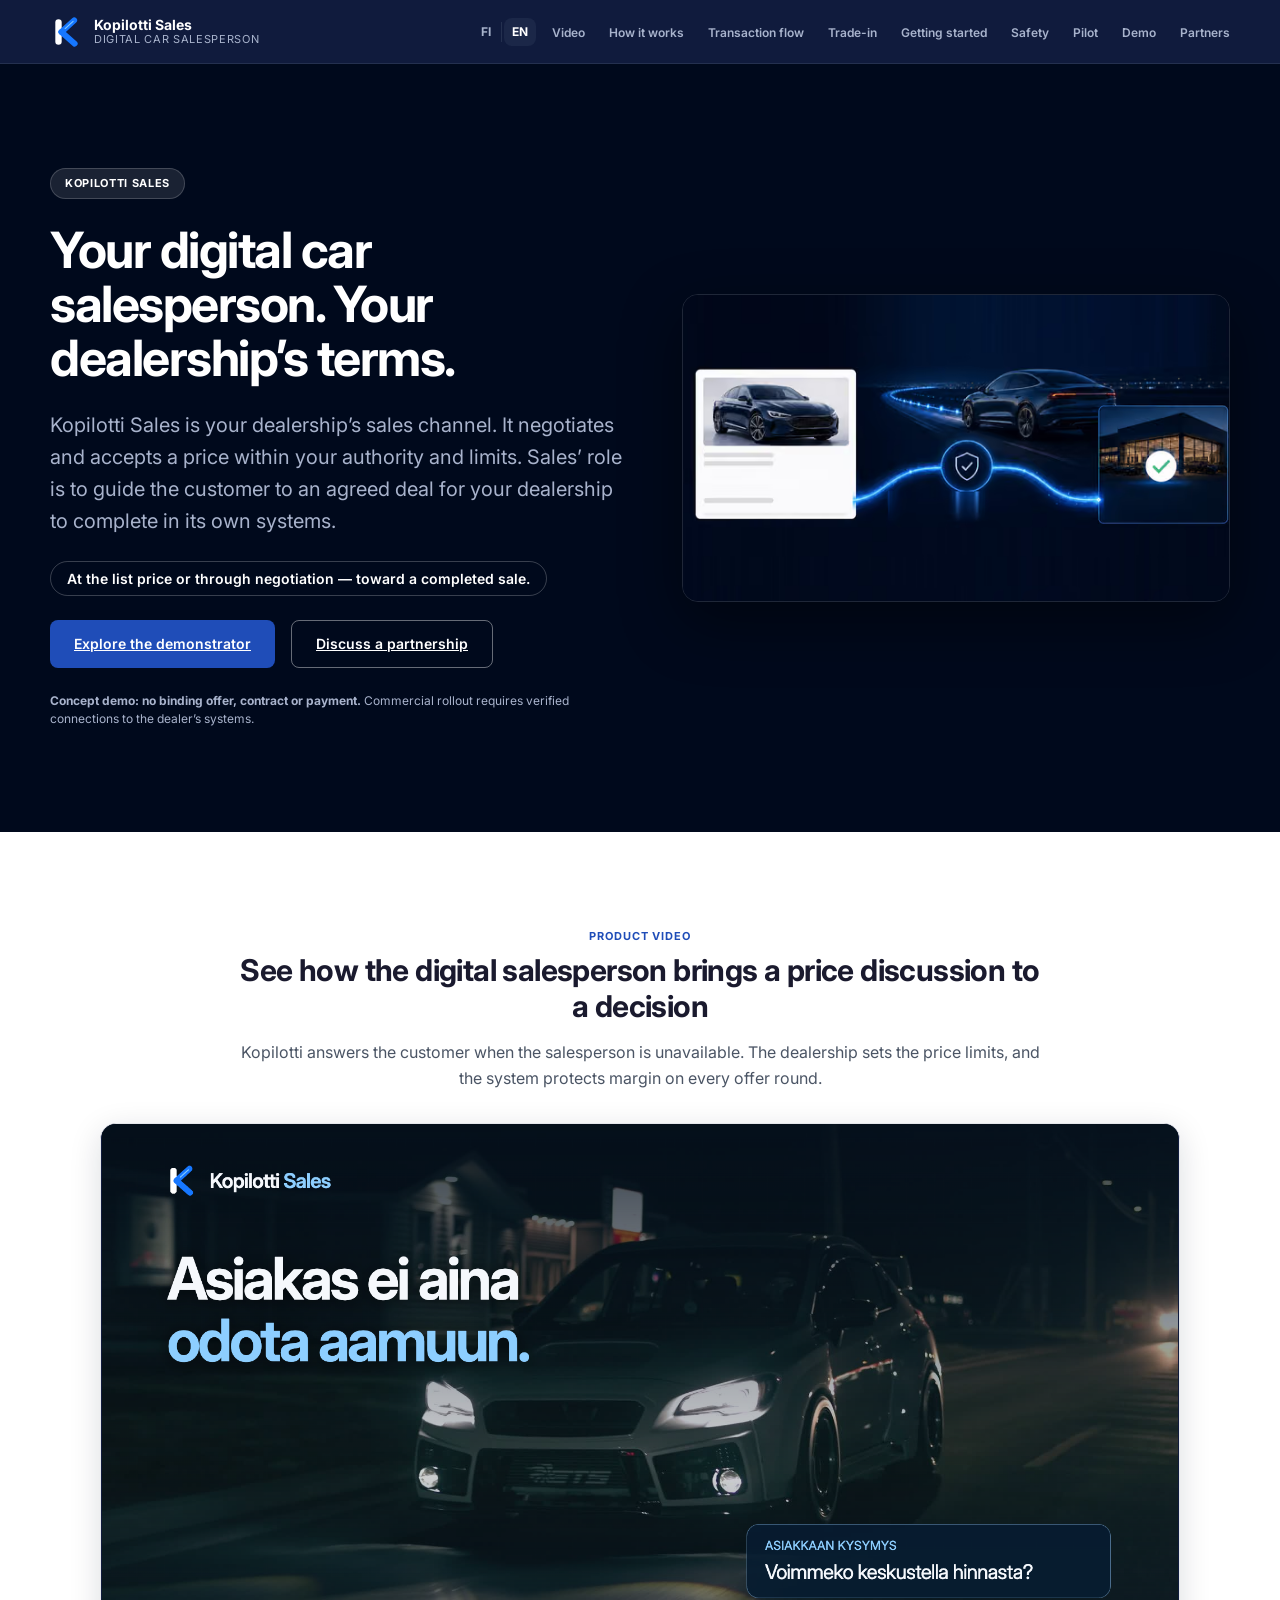
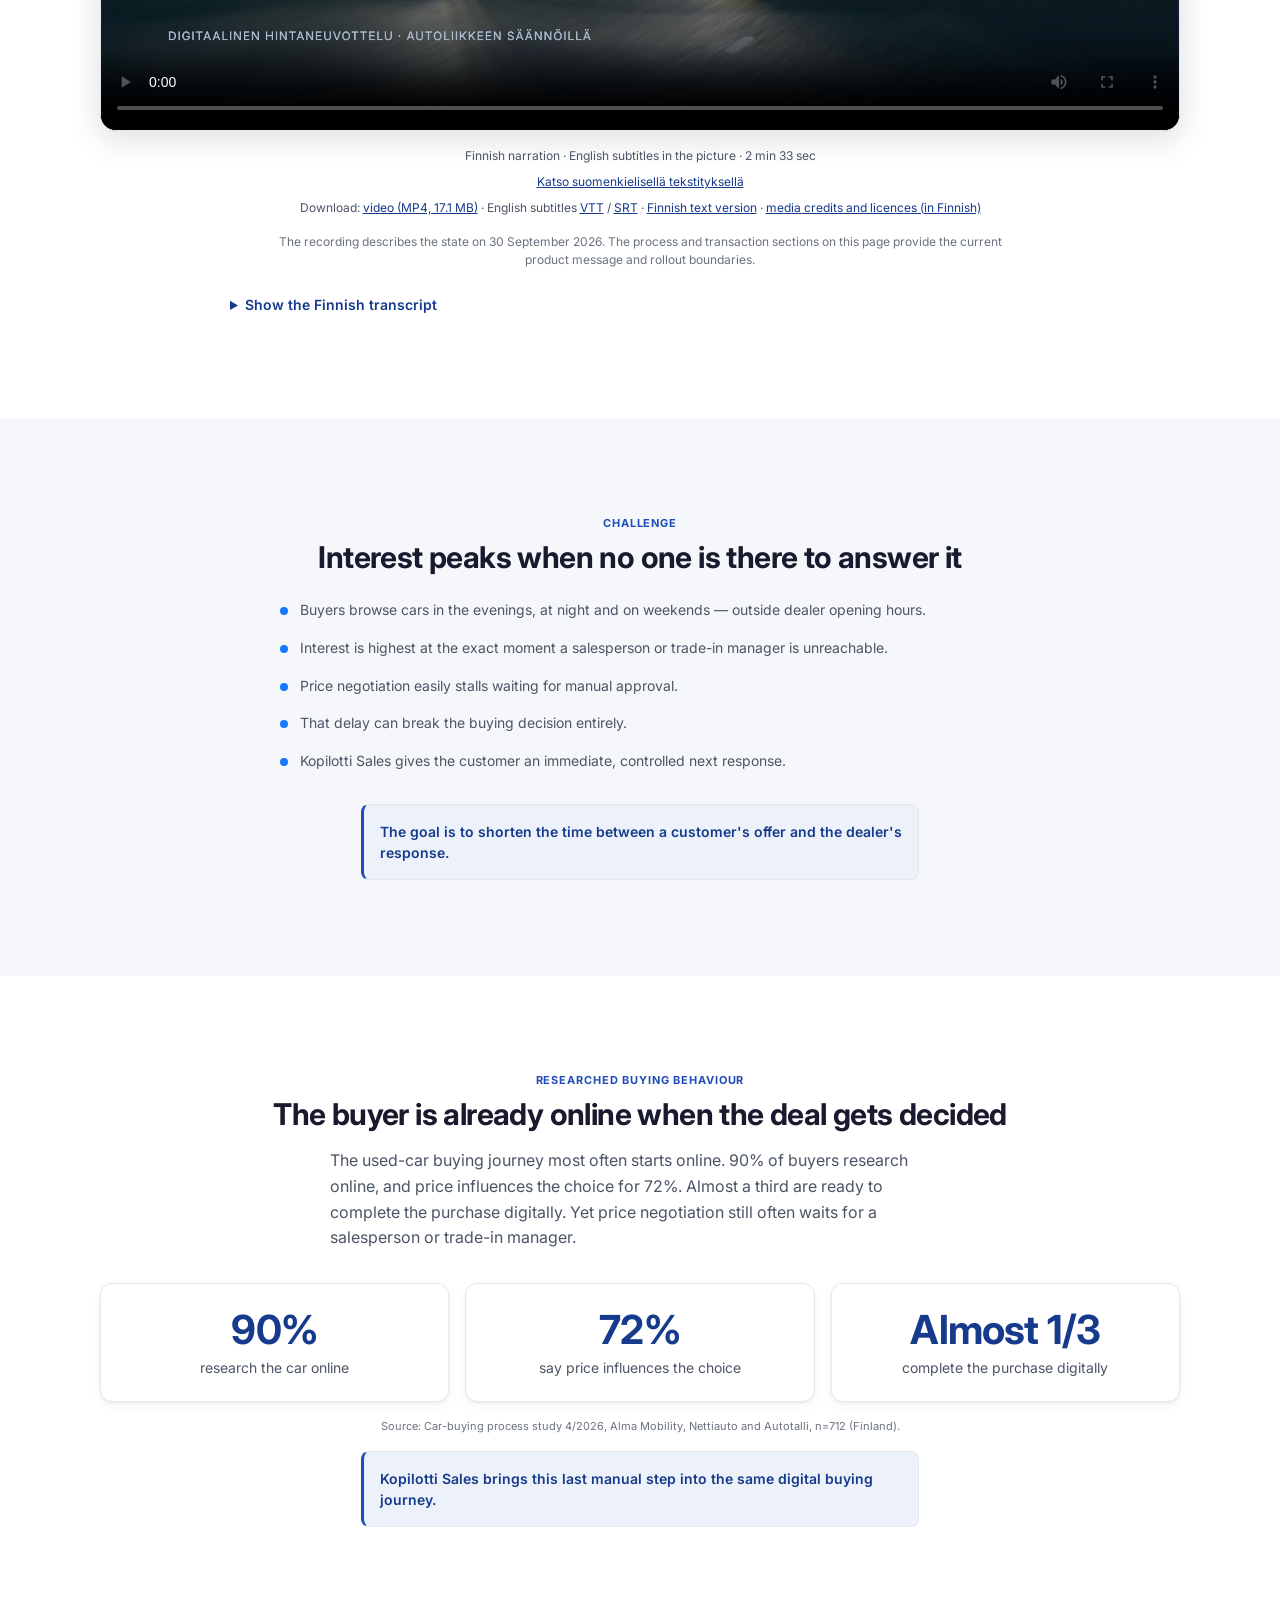
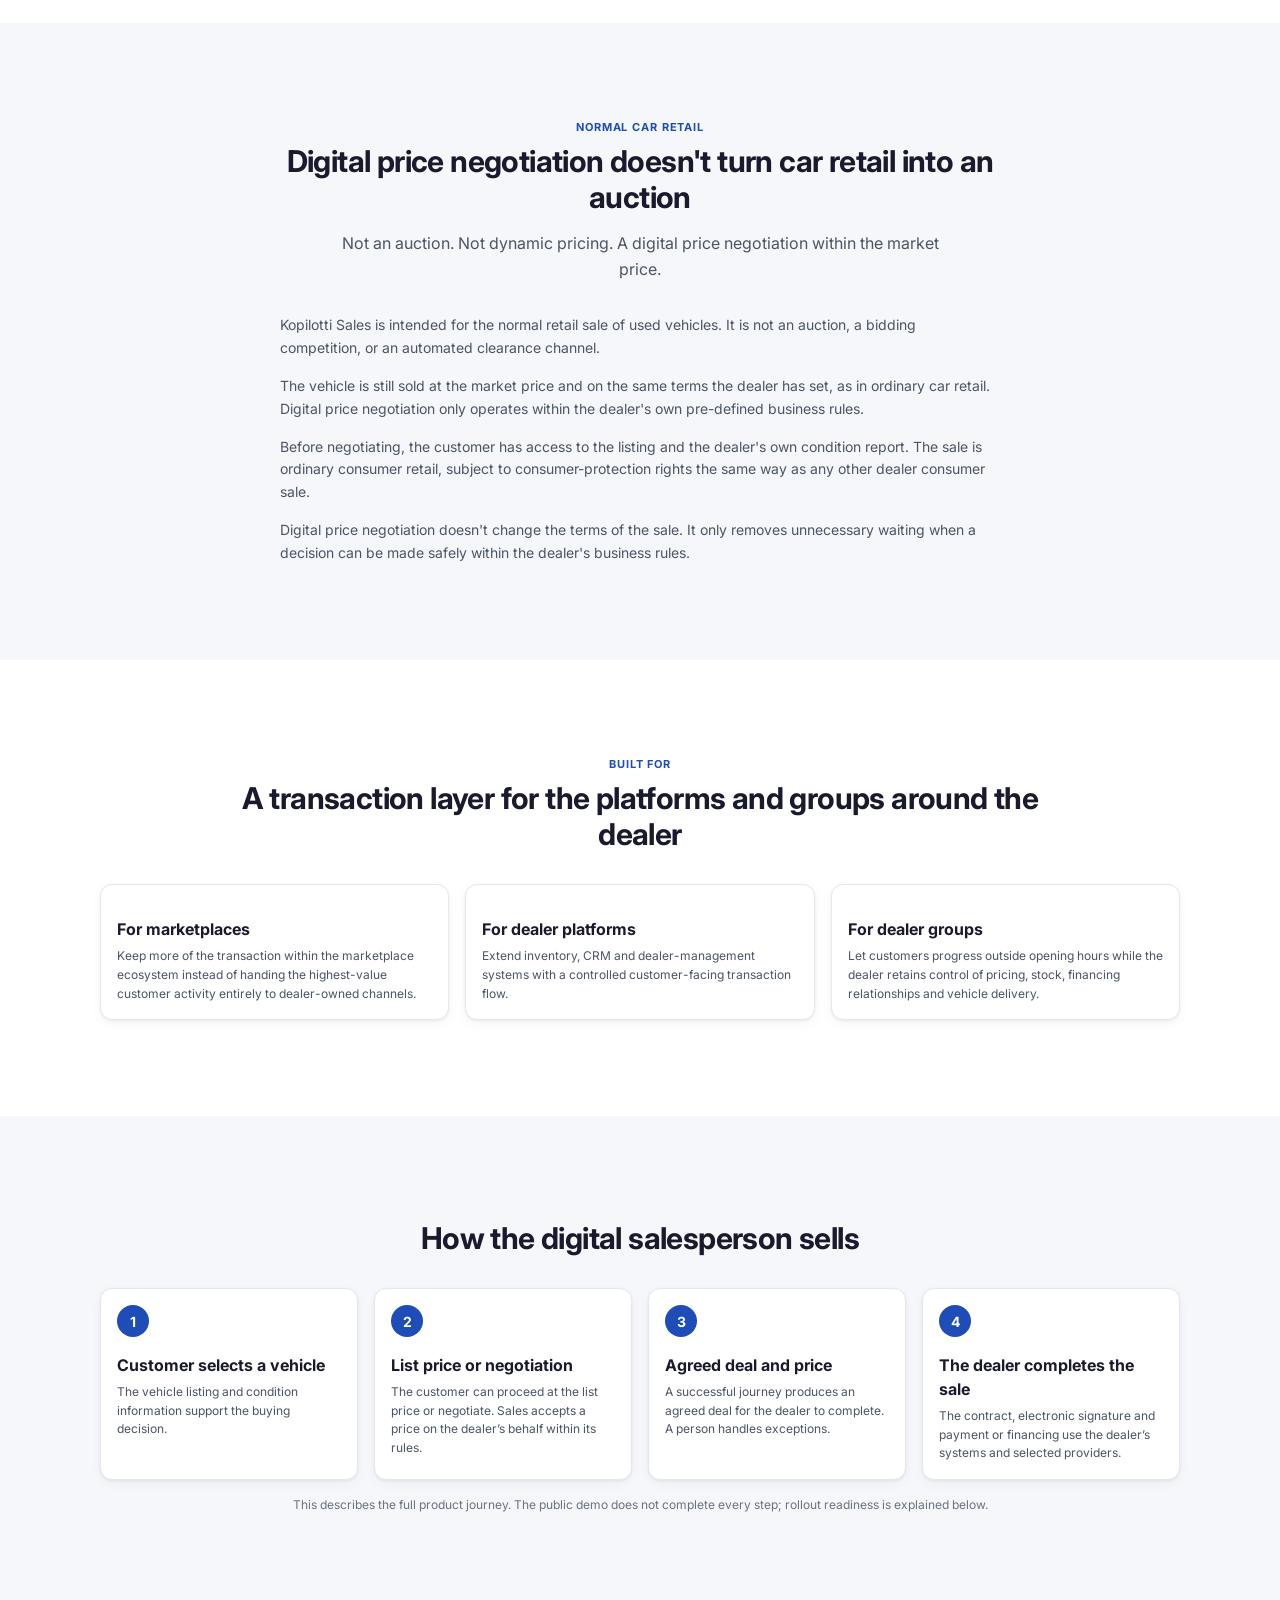
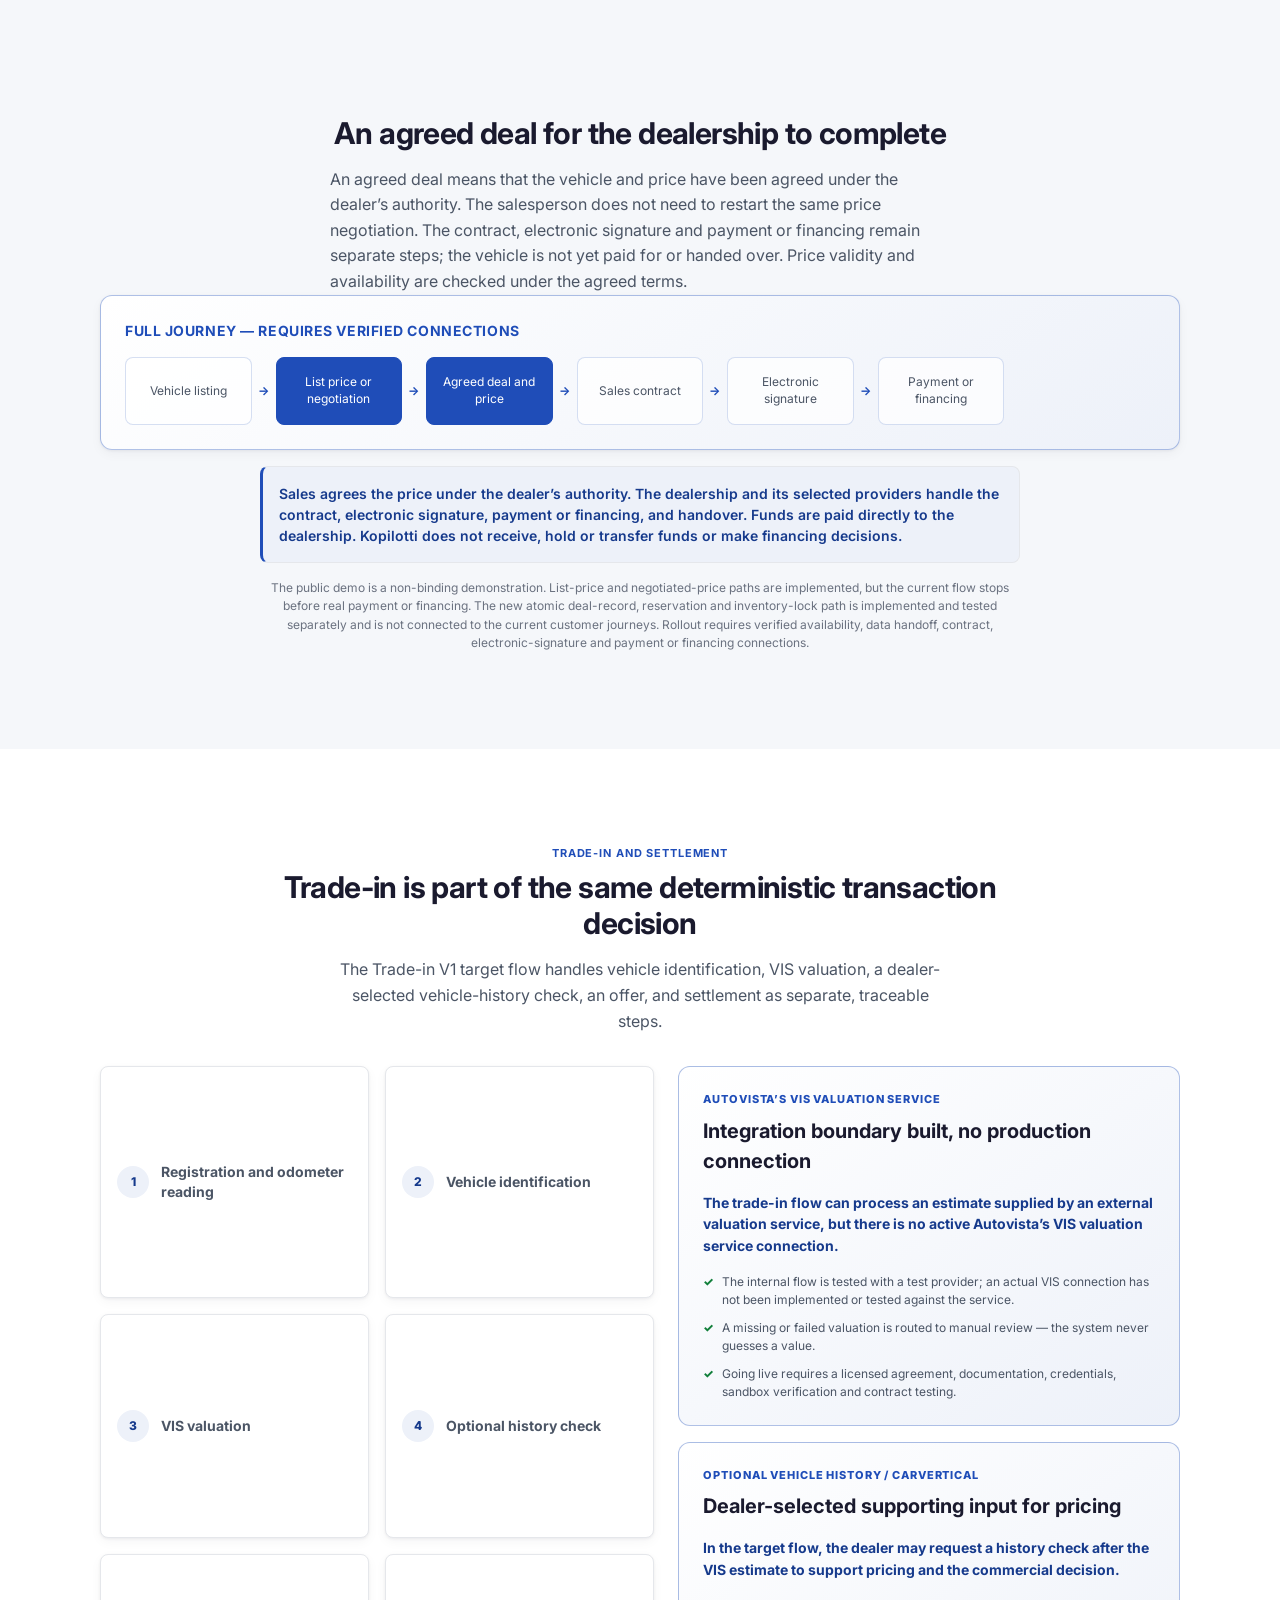
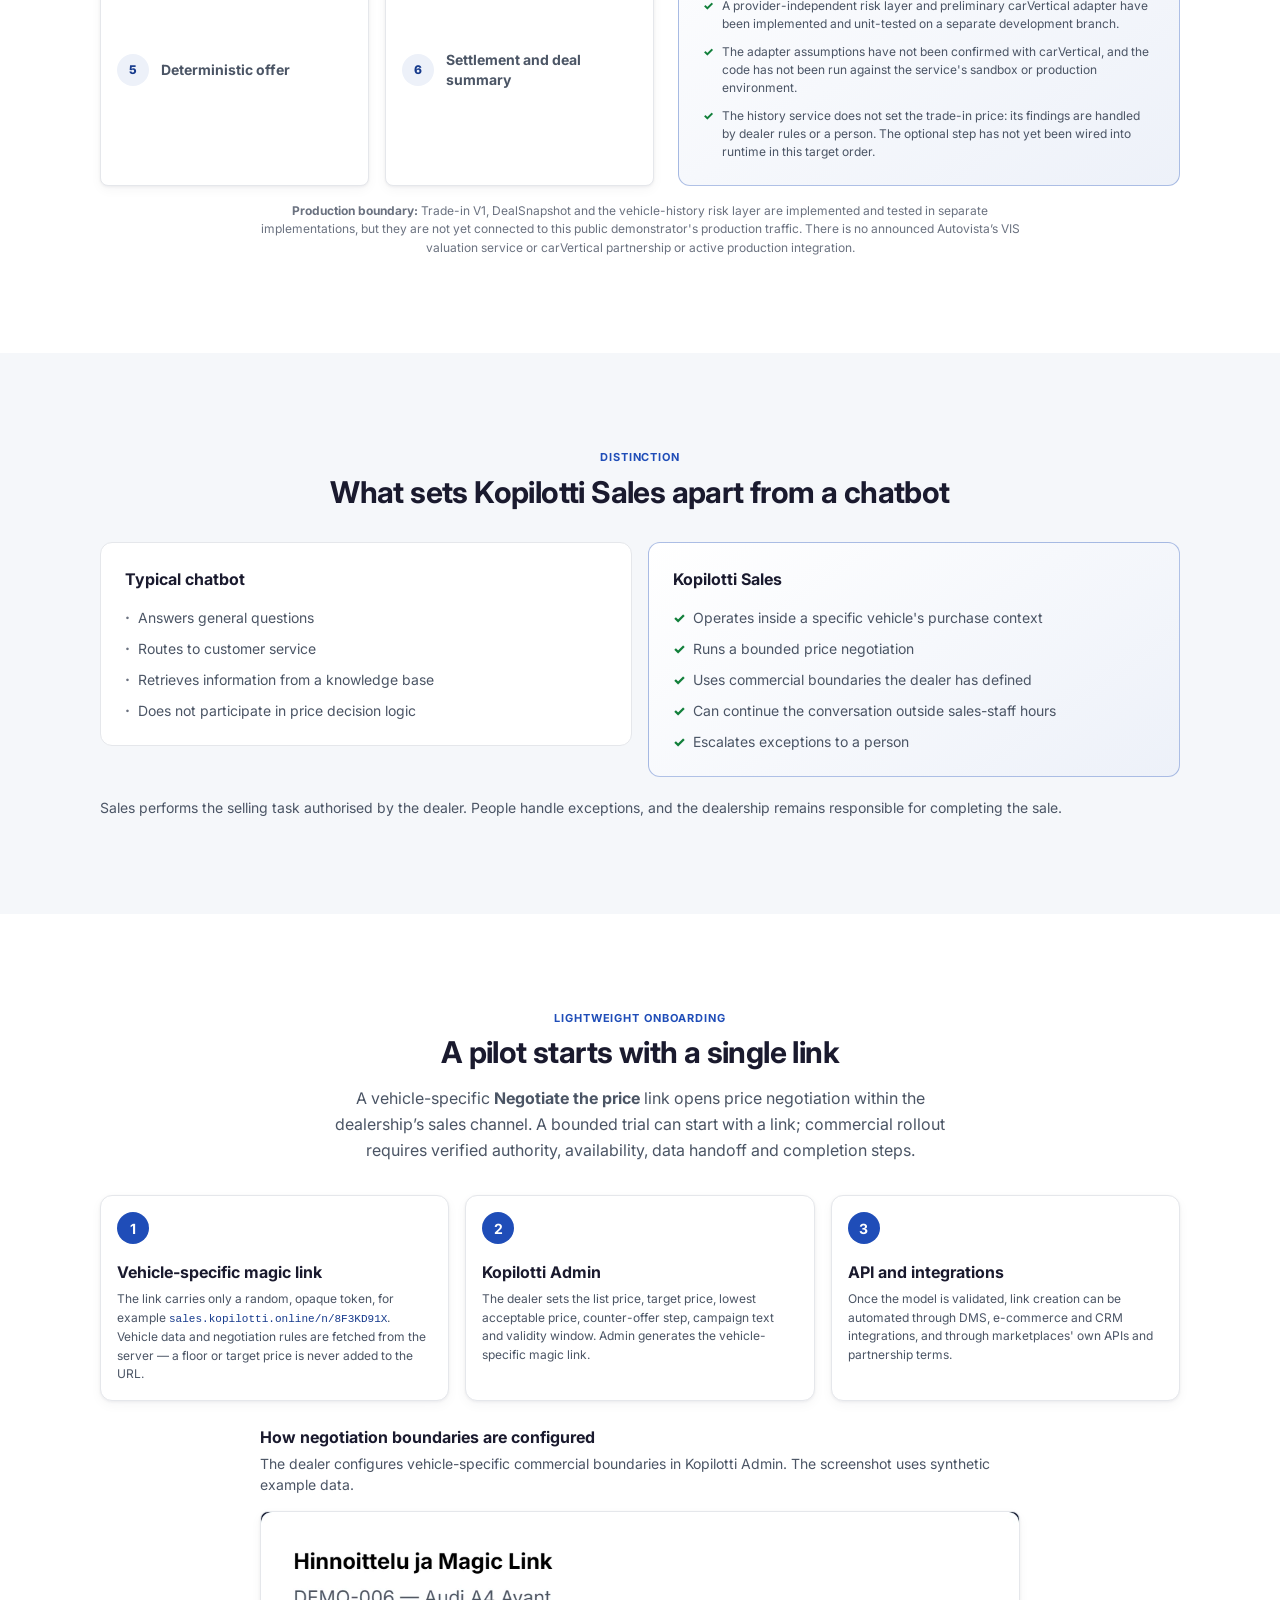
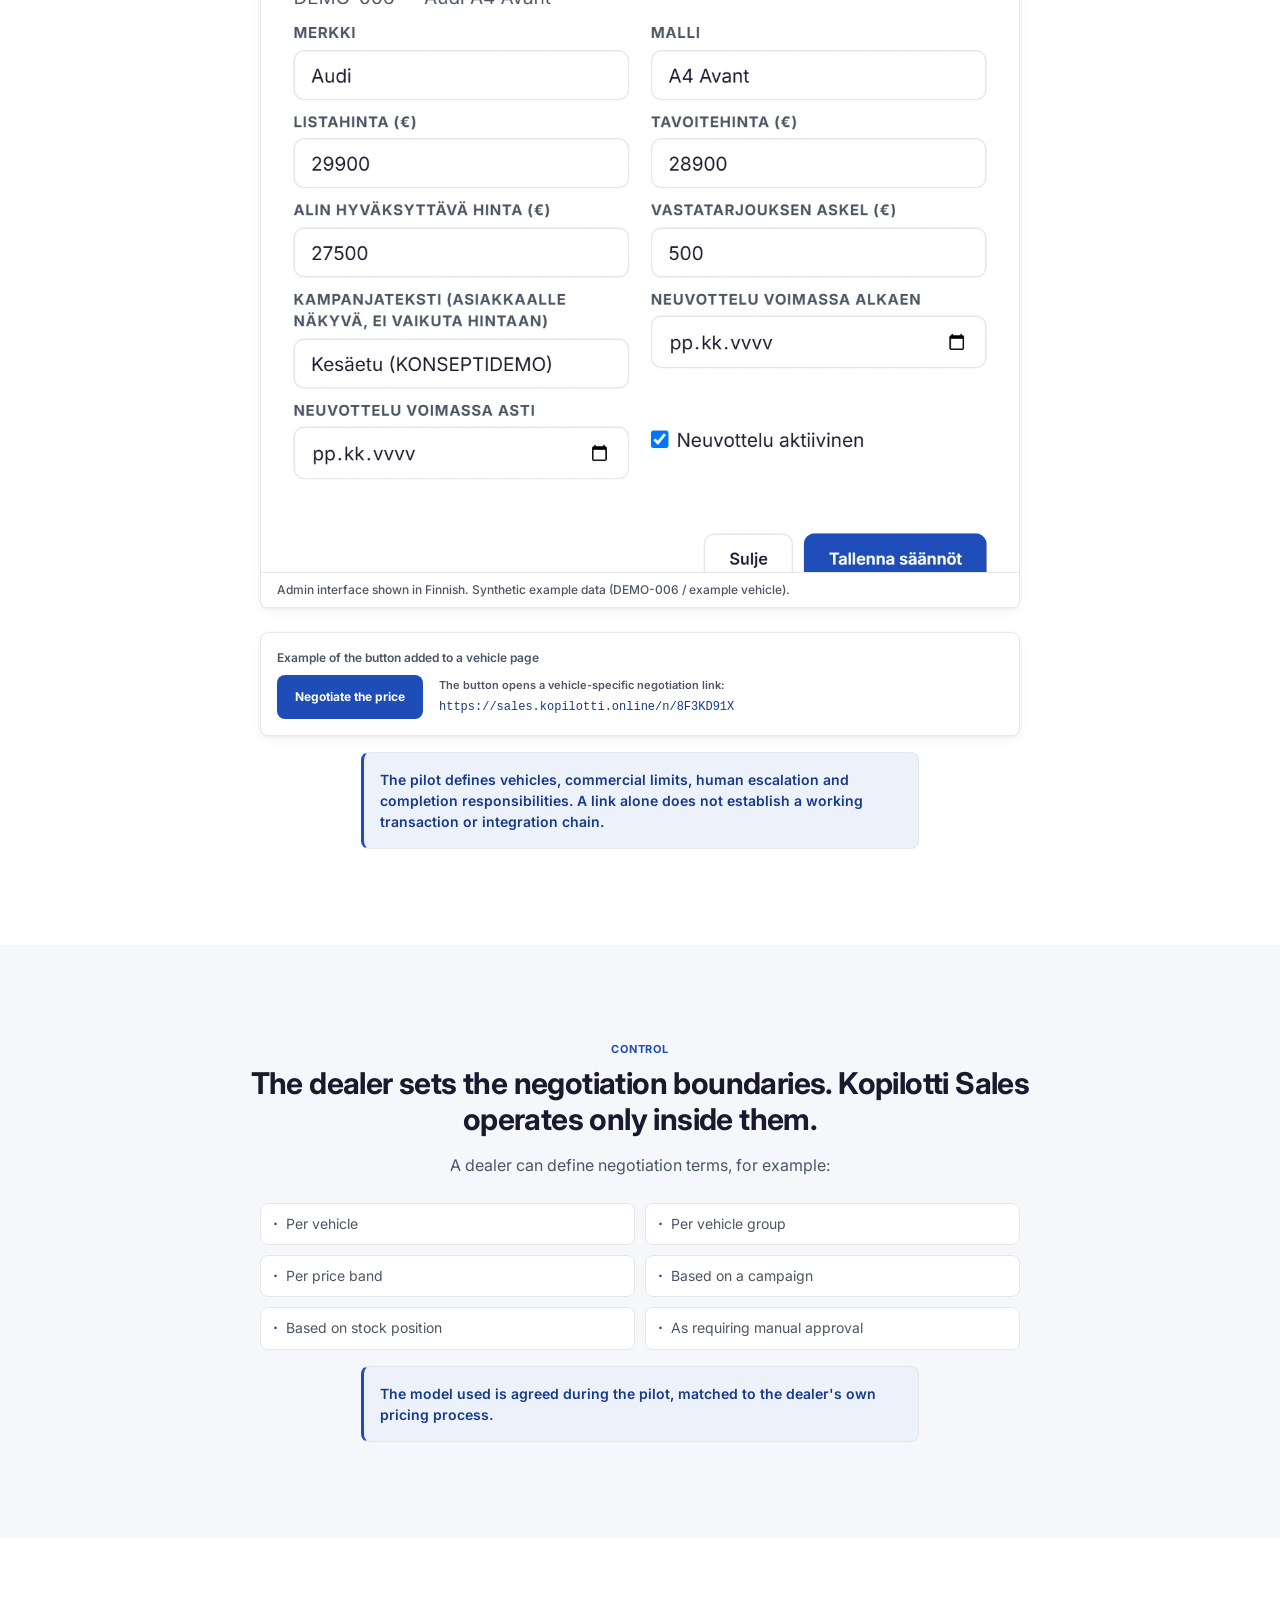
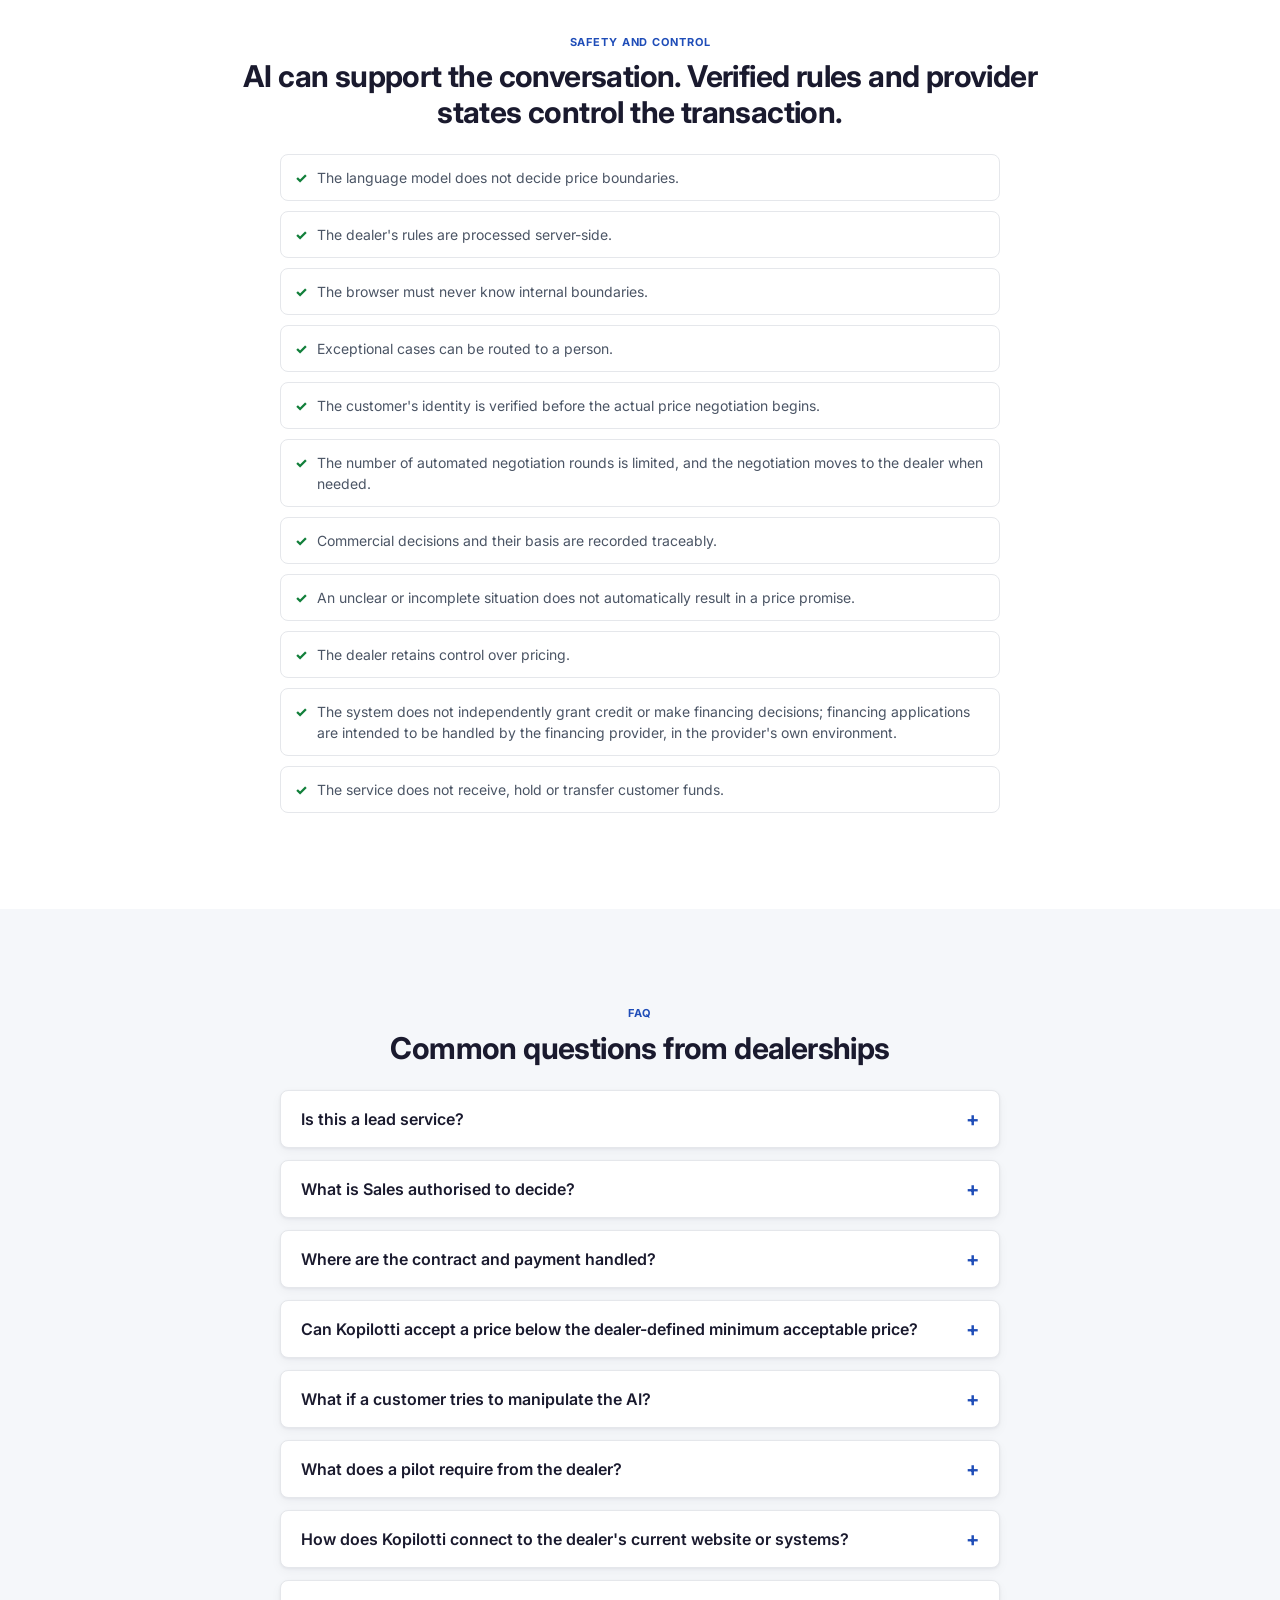
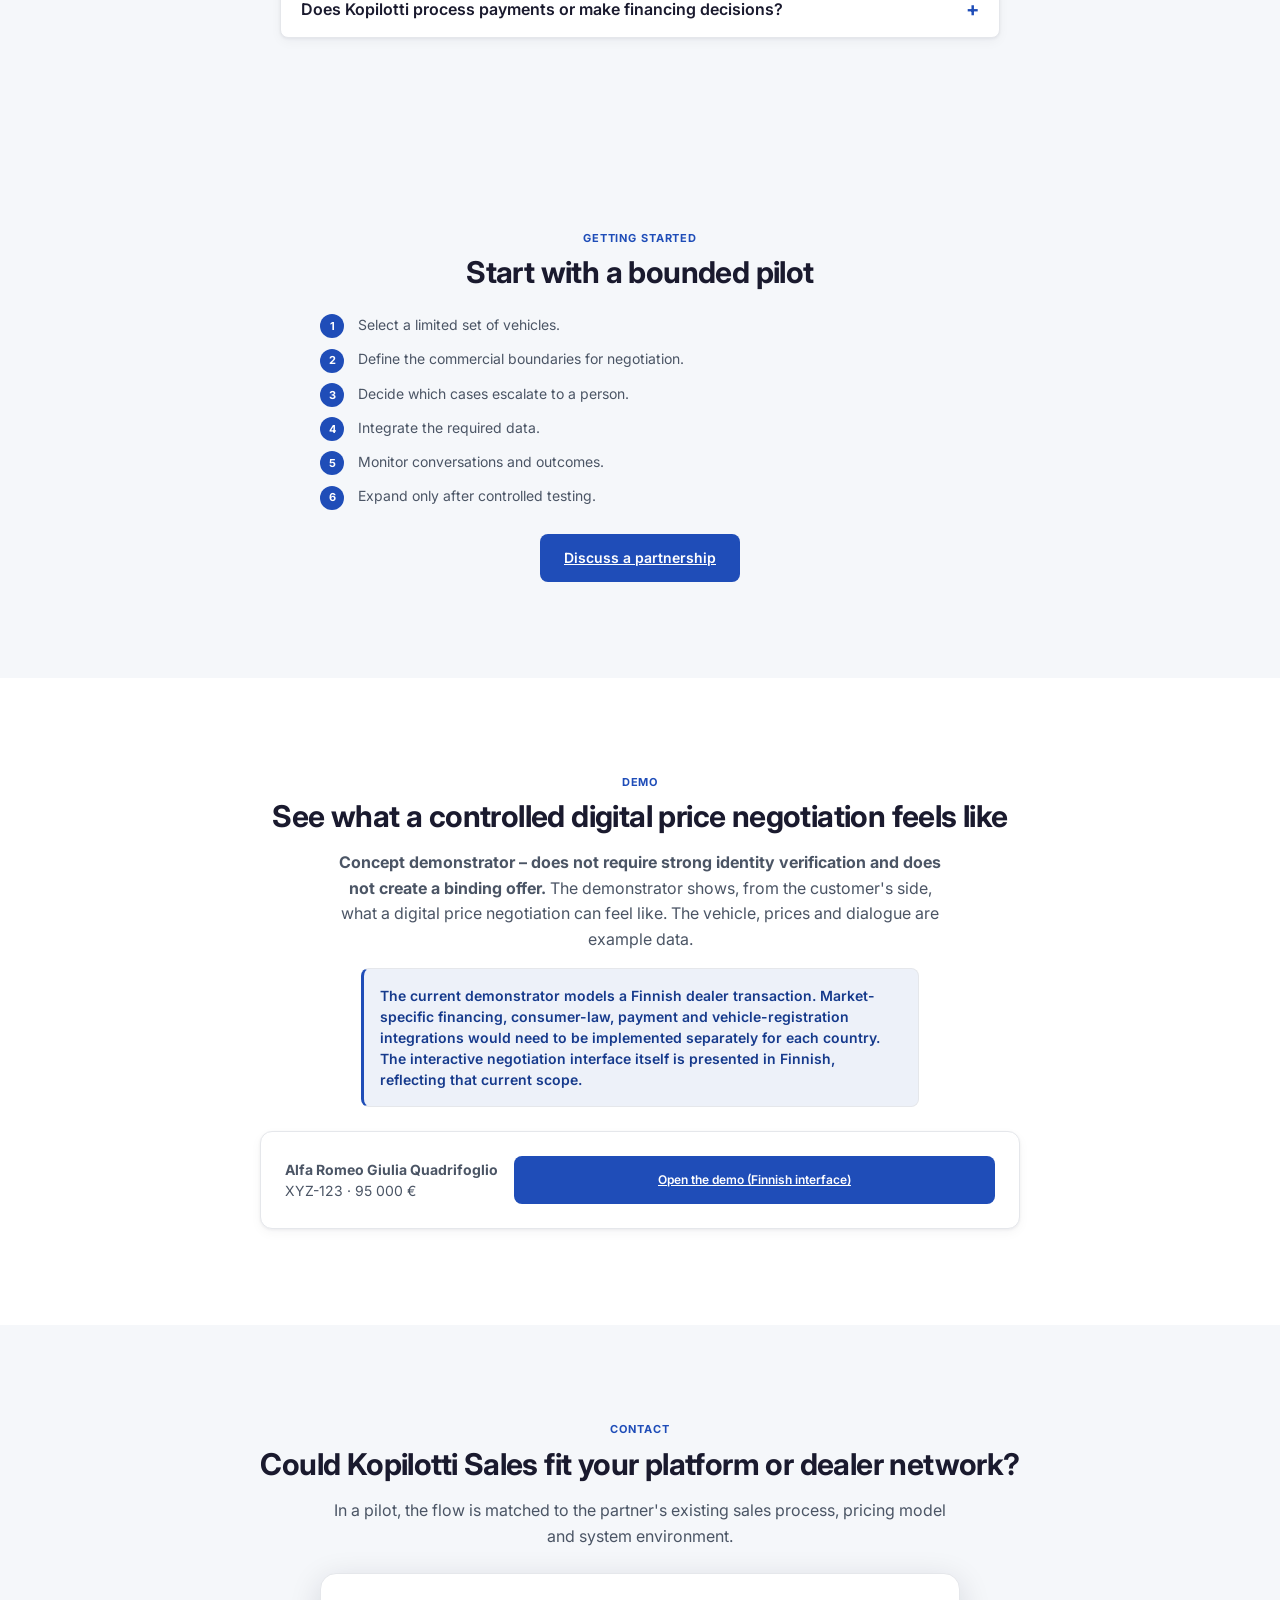
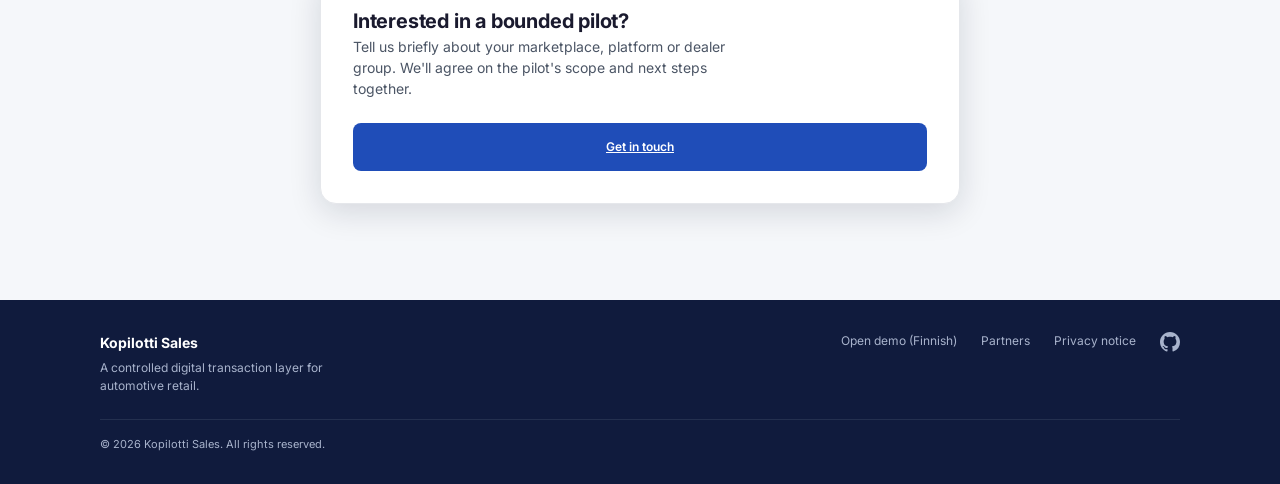
==== commit 717df586: "docs: clarify sales purpose in Finnish and English hero copy" ====
--- a/en/index.html
+++ b/en/index.html
@@ -5,19 +5,19 @@
   <meta charset="UTF-8">
   <meta name="viewport" content="width=device-width, initial-scale=1.0">
   <title>Kopilotti Sales – a digital car salesperson under dealer control</title>
-  <meta name="description" content="Kopilotti Sales is a digital car salesperson and a sales channel for dealerships. It negotiates and accepts a price on the dealer’s behalf, within the authority and limits set by the dealer.">
+  <meta name="description" content="Kopilotti Sales is a digital car salesperson and sales channel. It negotiates and accepts a price under the dealership’s authority and terms.">
   <link rel="canonical" href="https://kopilotti.online/en/">
   <link rel="alternate" hreflang="fi" href="https://kopilotti.online/">
   <link rel="alternate" hreflang="en" href="https://kopilotti.online/en/">
   <link rel="alternate" hreflang="x-default" href="https://kopilotti.online/">
   <meta property="og:title" content="Kopilotti Sales – a digital car salesperson under dealer control">
-  <meta property="og:description" content="Kopilotti Sales is a digital car salesperson and a sales channel for dealerships. It negotiates and accepts a price on the dealer’s behalf, within the authority and limits set by the dealer.">
+  <meta property="og:description" content="Kopilotti Sales is a digital car salesperson and sales channel. It negotiates and accepts a price under the dealership’s authority and terms.">
   <meta property="og:url" content="https://kopilotti.online/en/">
   <meta property="og:type" content="website">
   <meta property="og:image" content="https://kopilotti.online/assets/screenshot-negotiation-card.jpg">
   <meta name="twitter:card" content="summary_large_image">
   <meta name="twitter:title" content="Kopilotti Sales – a digital car salesperson under dealer control">
-  <meta name="twitter:description" content="Kopilotti Sales is a digital car salesperson and a sales channel for dealerships. It negotiates and accepts a price on the dealer’s behalf, within the authority and limits set by the dealer.">
+  <meta name="twitter:description" content="Kopilotti Sales is a digital car salesperson and sales channel. It negotiates and accepts a price under the dealership’s authority and terms.">
   <meta name="twitter:image" content="https://kopilotti.online/assets/screenshot-negotiation-card.jpg">
   <link rel="icon" type="image/svg+xml" href="/assets/kopilotti-favicon.svg">
   <link rel="stylesheet" href="/styles.css">
@@ -64,7 +64,7 @@
       <div class="hero-inner">
         <p class="hero-eyebrow">Kopilotti Sales</p>
         <h1>Your digital car salesperson. Your dealership’s terms.</h1>
-        <p class="hero-lede">Kopilotti Sales is your dealership’s sales channel. It negotiates and accepts a price within your authority and limits. The customer progresses to an agreed deal for your dealership to complete in its own systems.</p>
+        <p class="hero-lede">Kopilotti Sales is your dealership’s sales channel. It negotiates and accepts a price within your authority and limits. Sales’ role is to guide the customer to an agreed deal for your dealership to complete in its own systems.</p>
         <p class="hero-tagline">At the list price or through negotiation — toward a completed sale.</p>
         <div class="hero-actions">
           <a class="btn btn-primary" href="#demo" aria-describedby="heroDemoNotice">Explore the demonstrator</a>
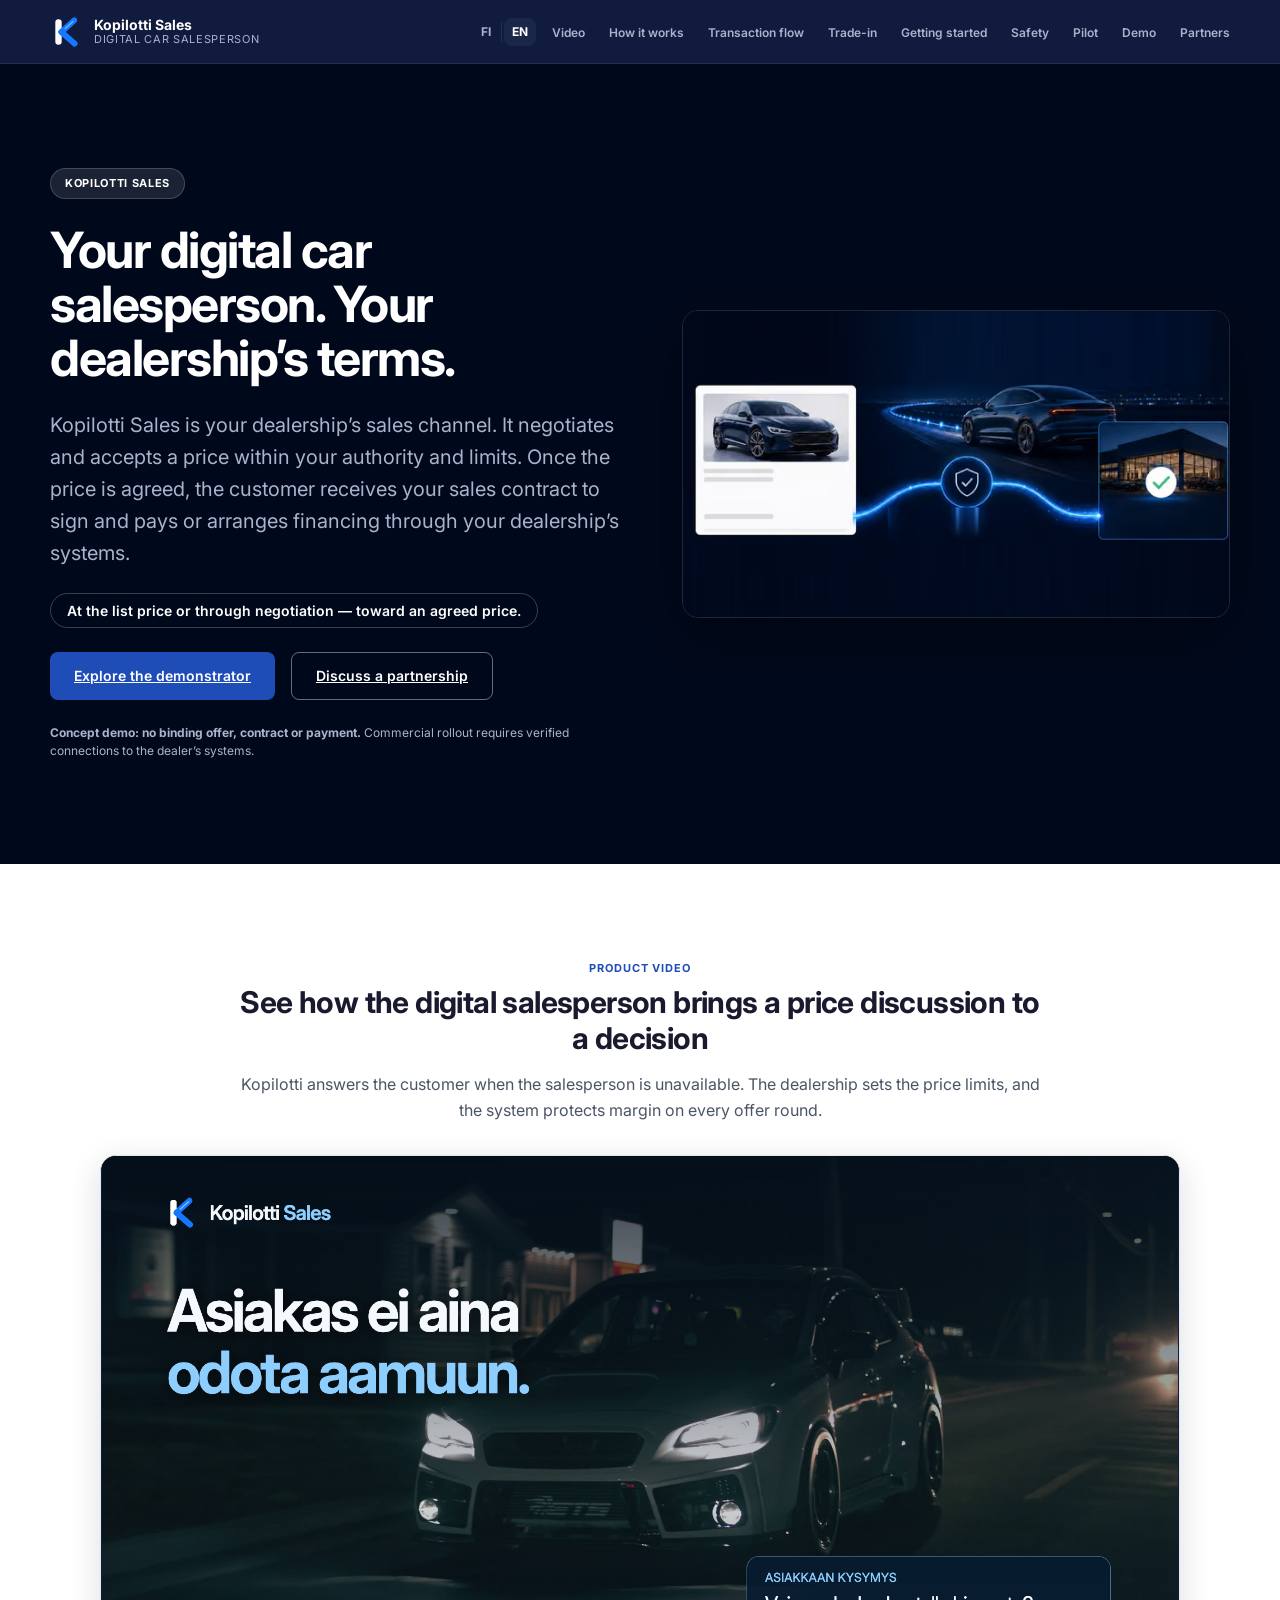
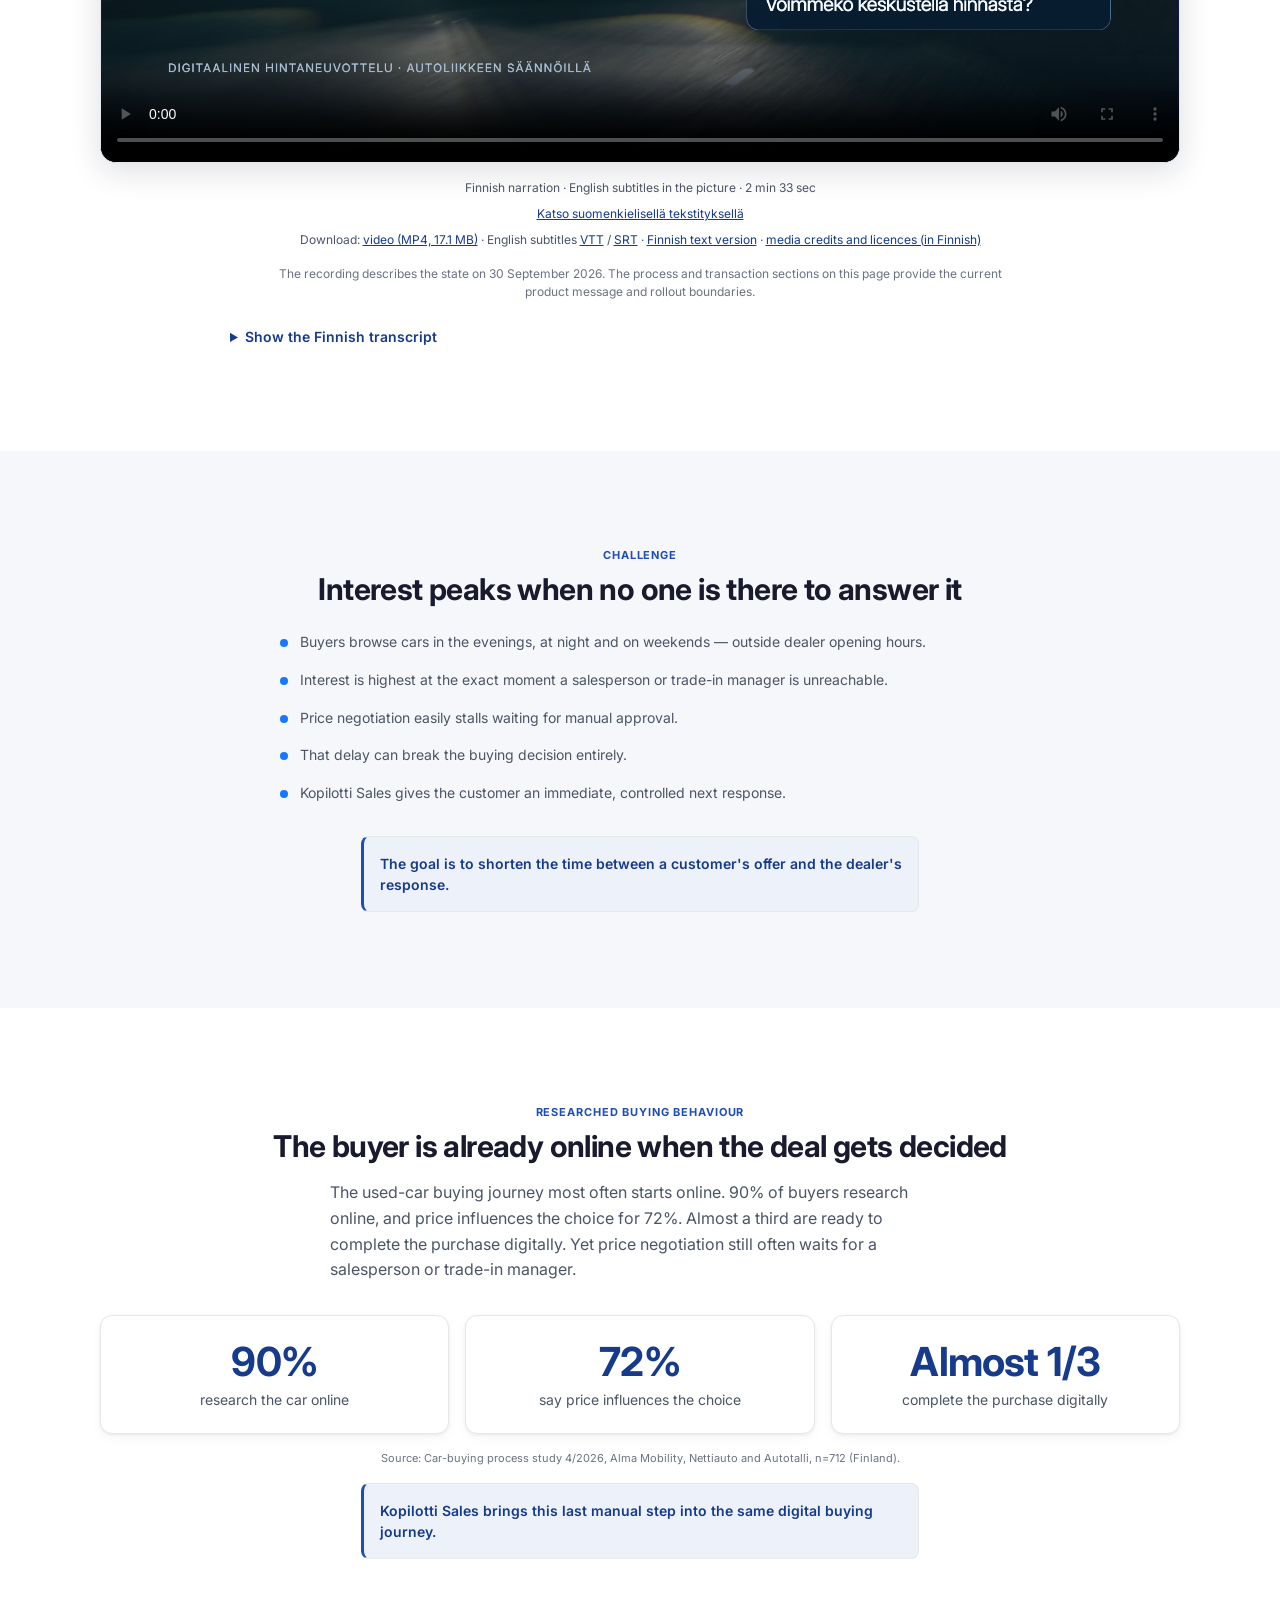
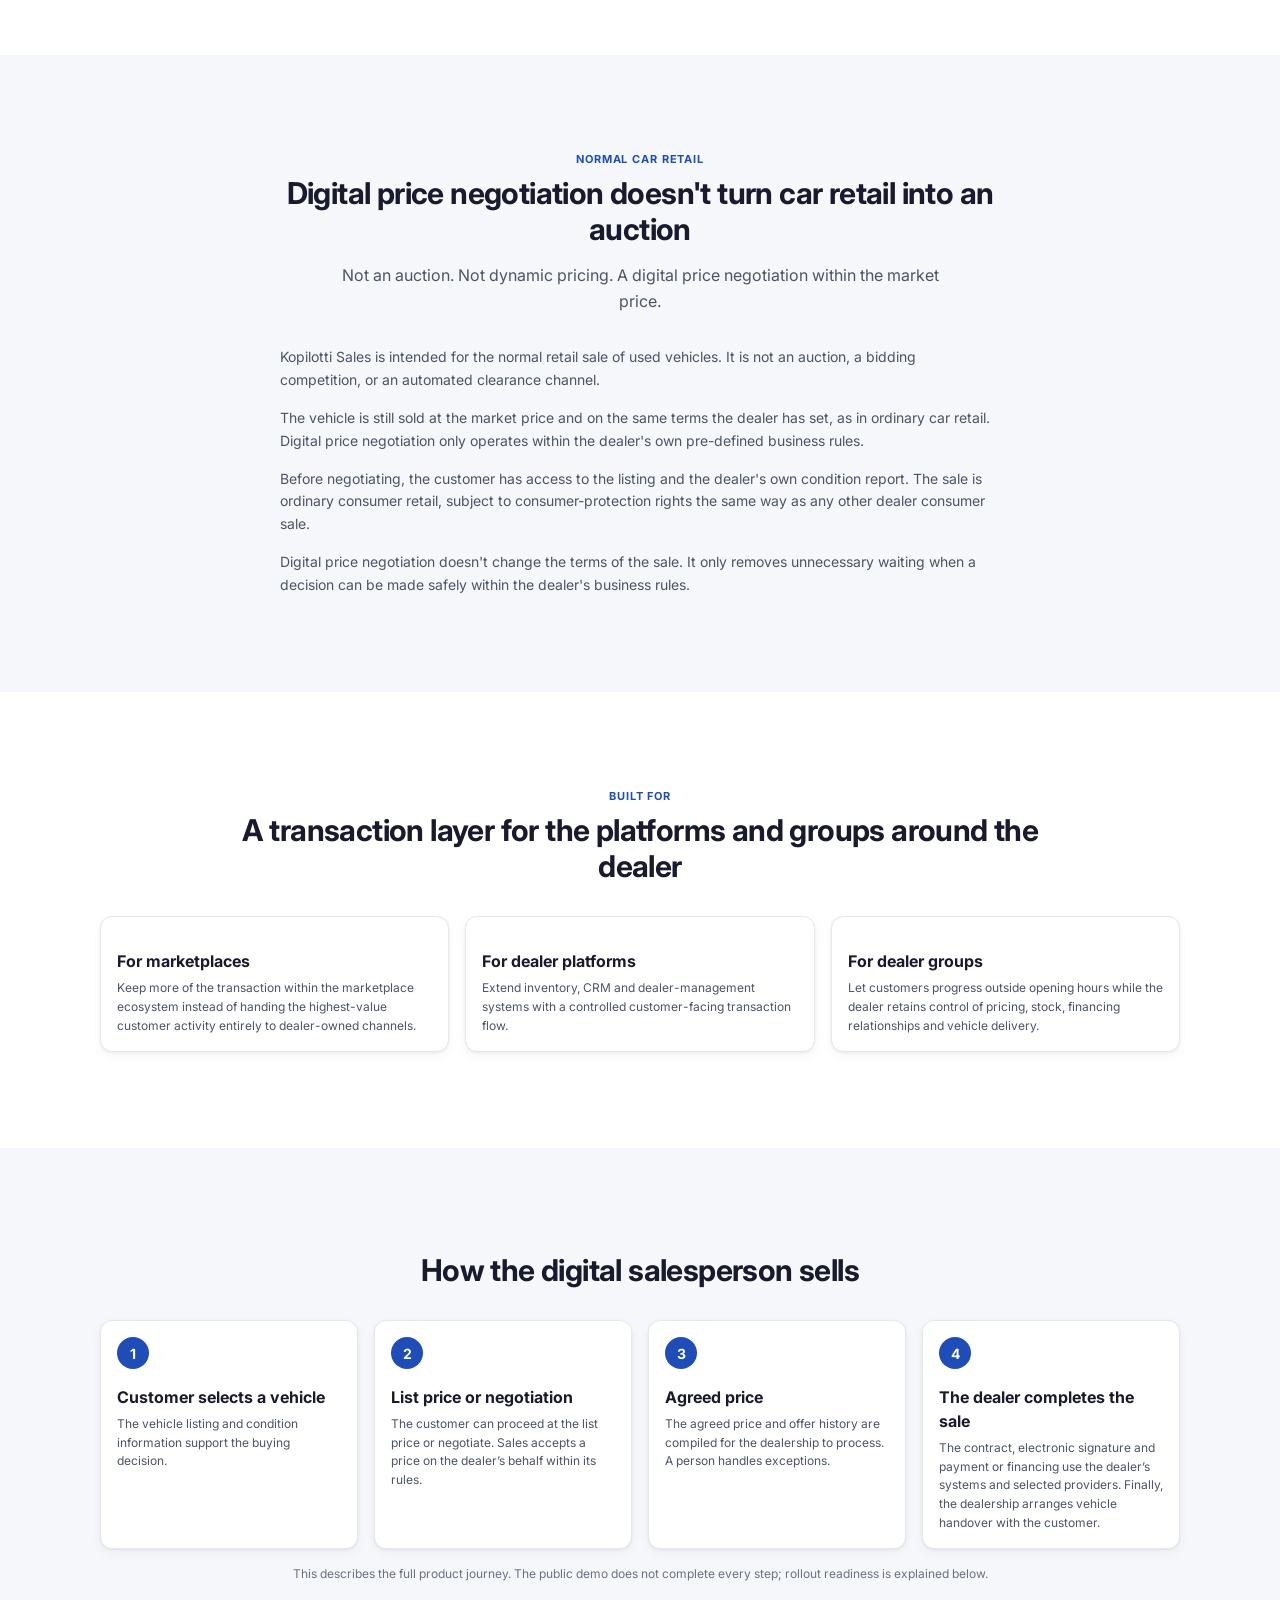
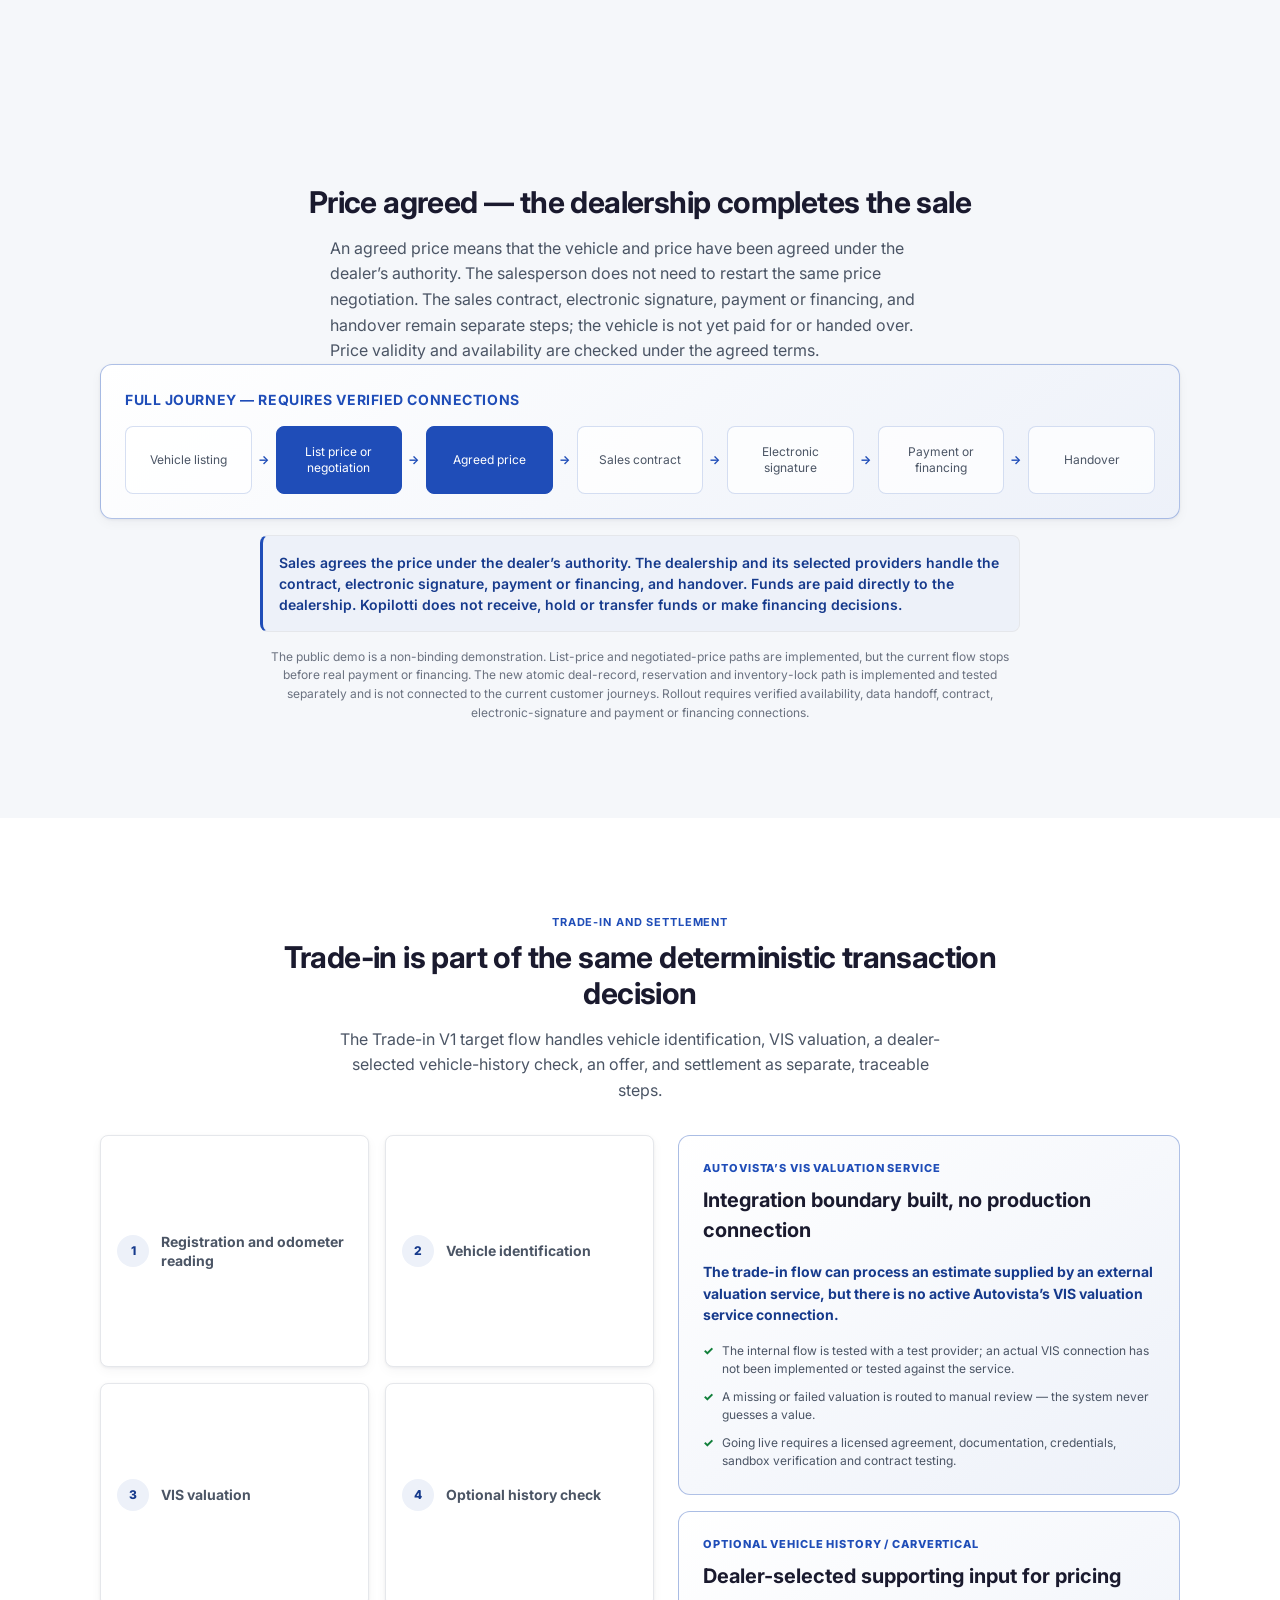
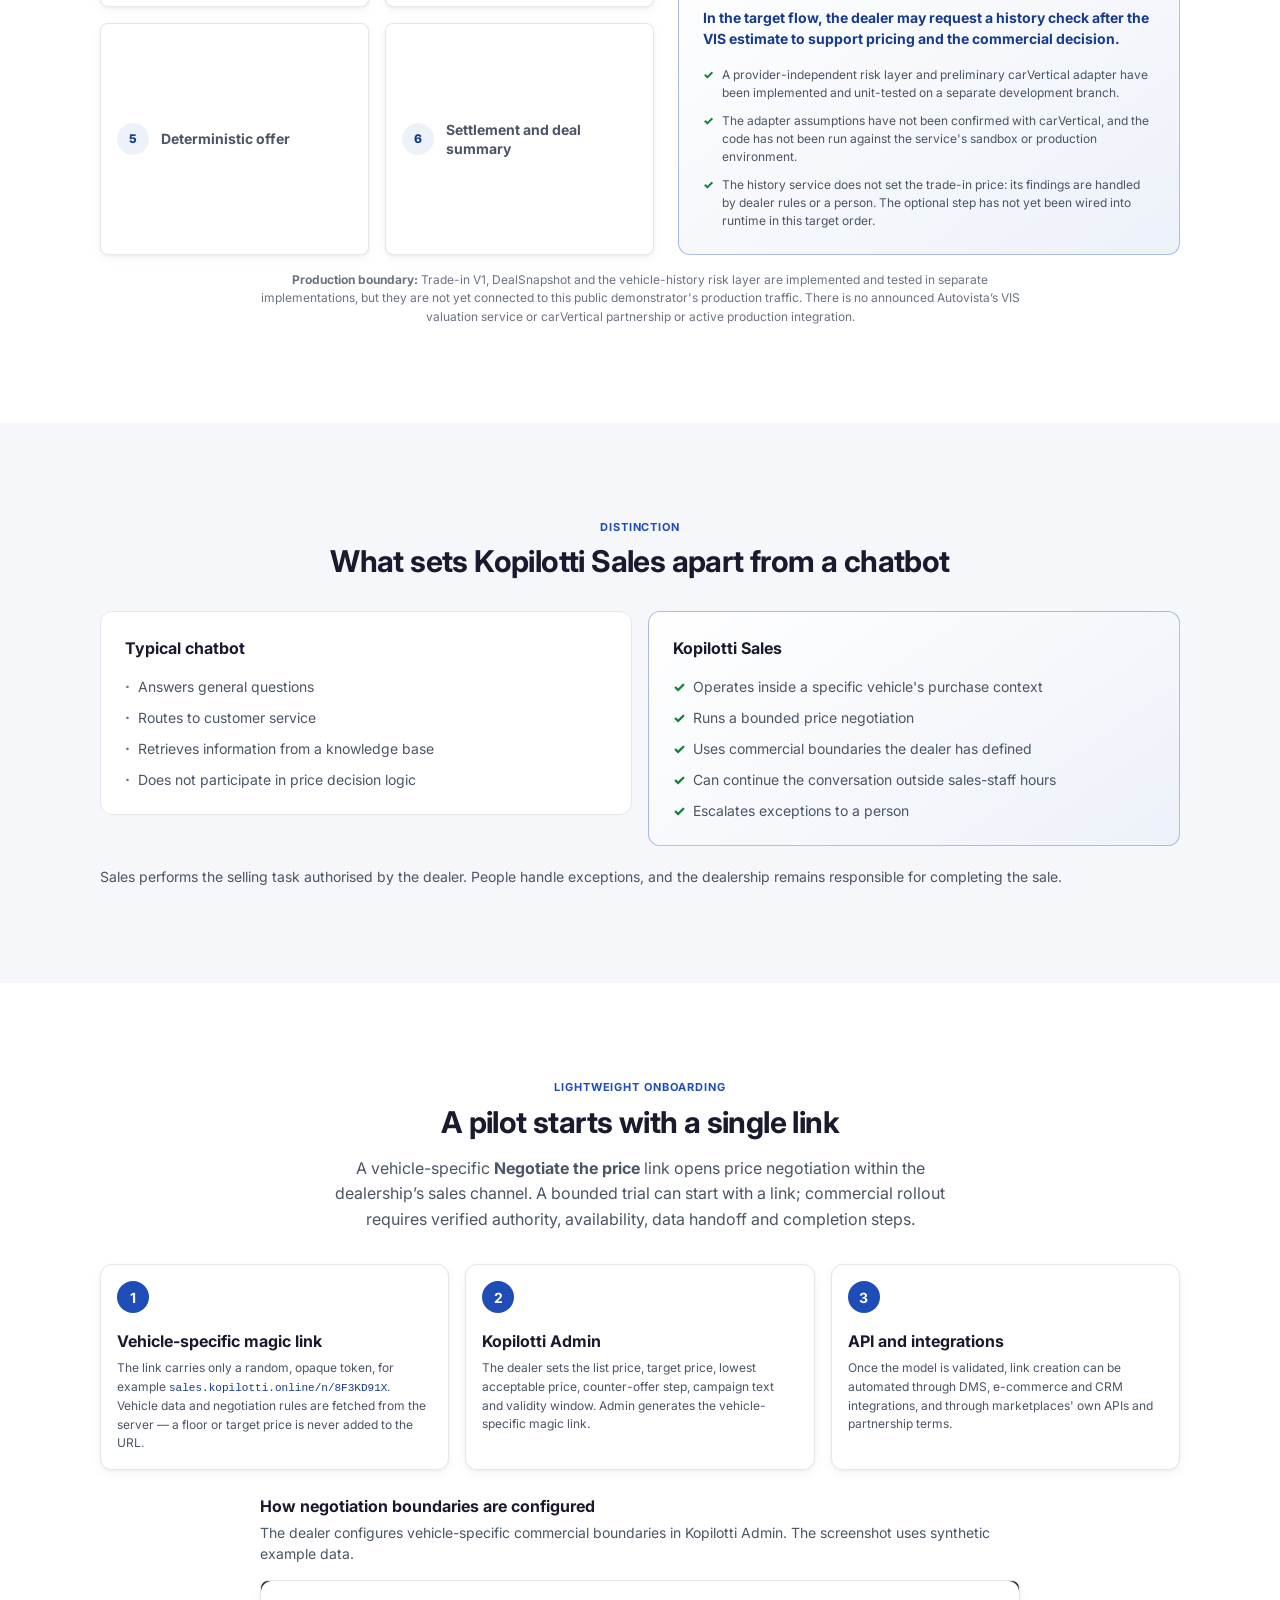
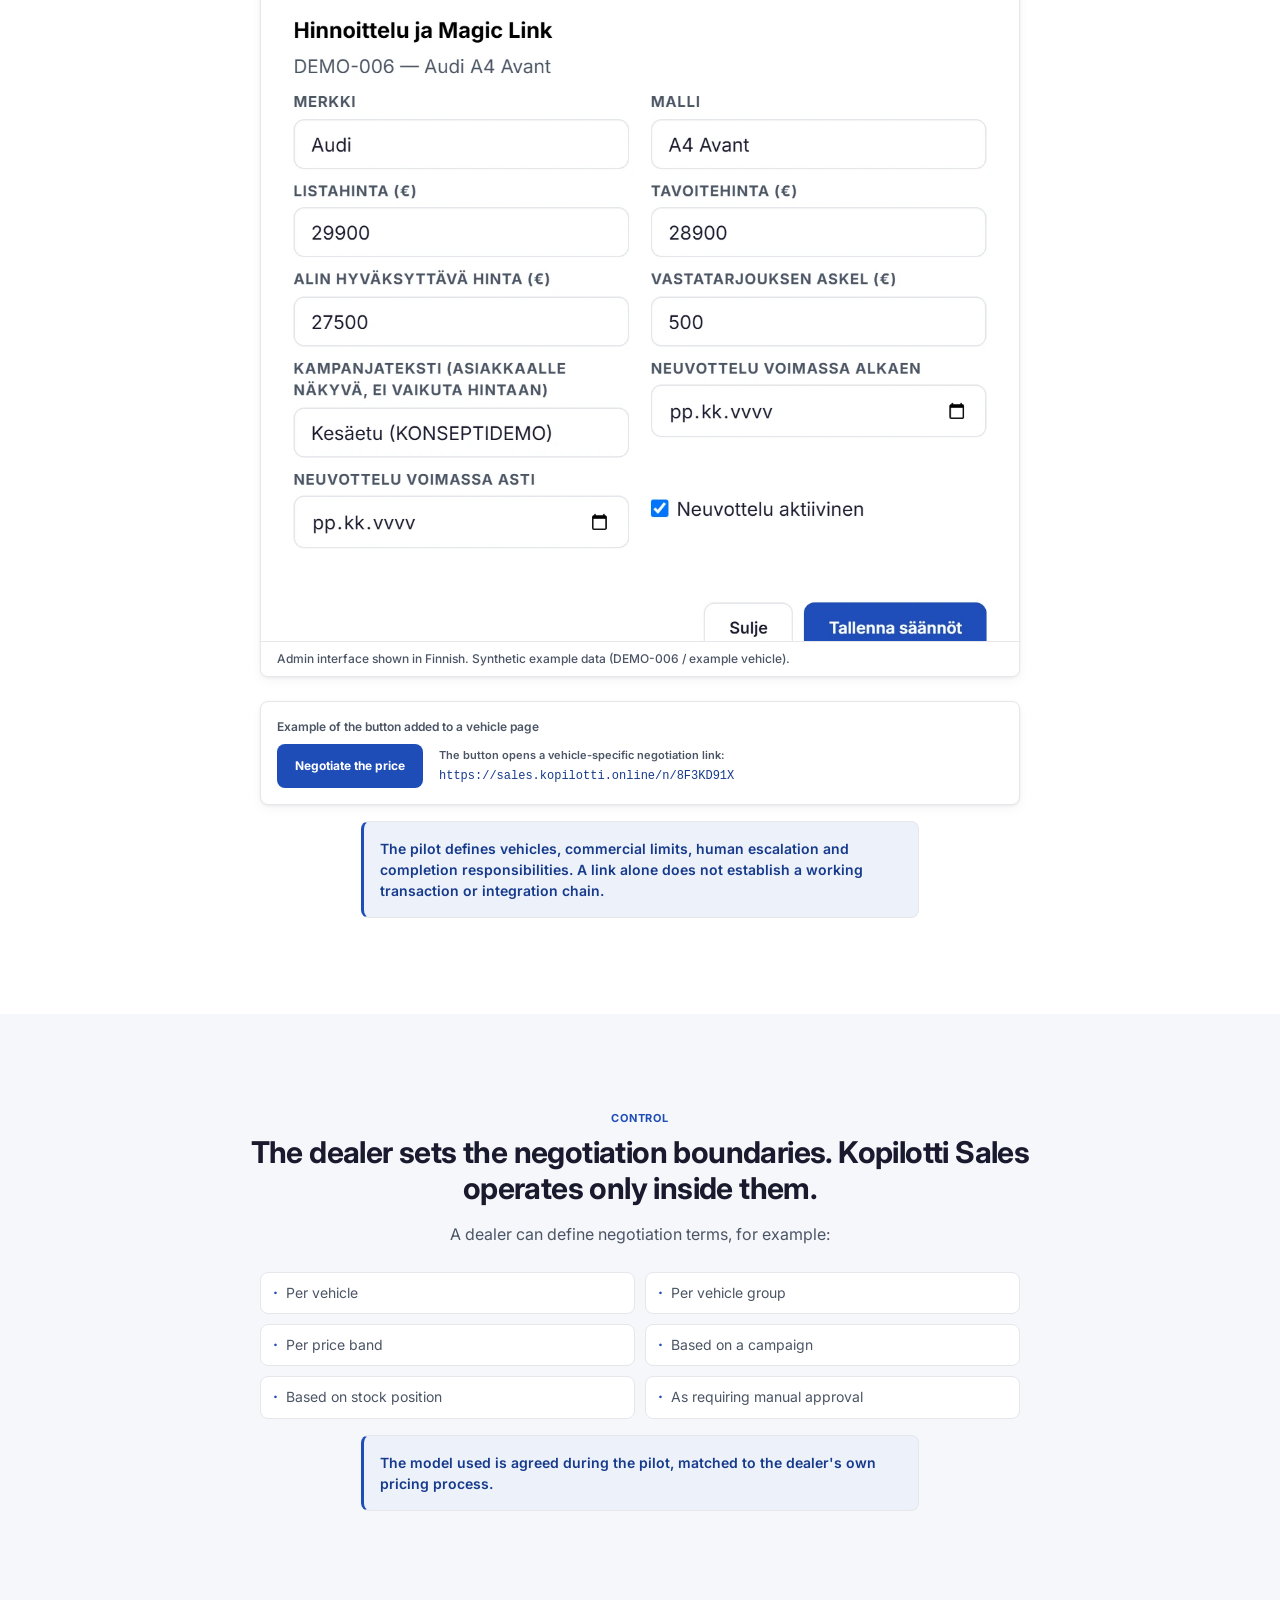
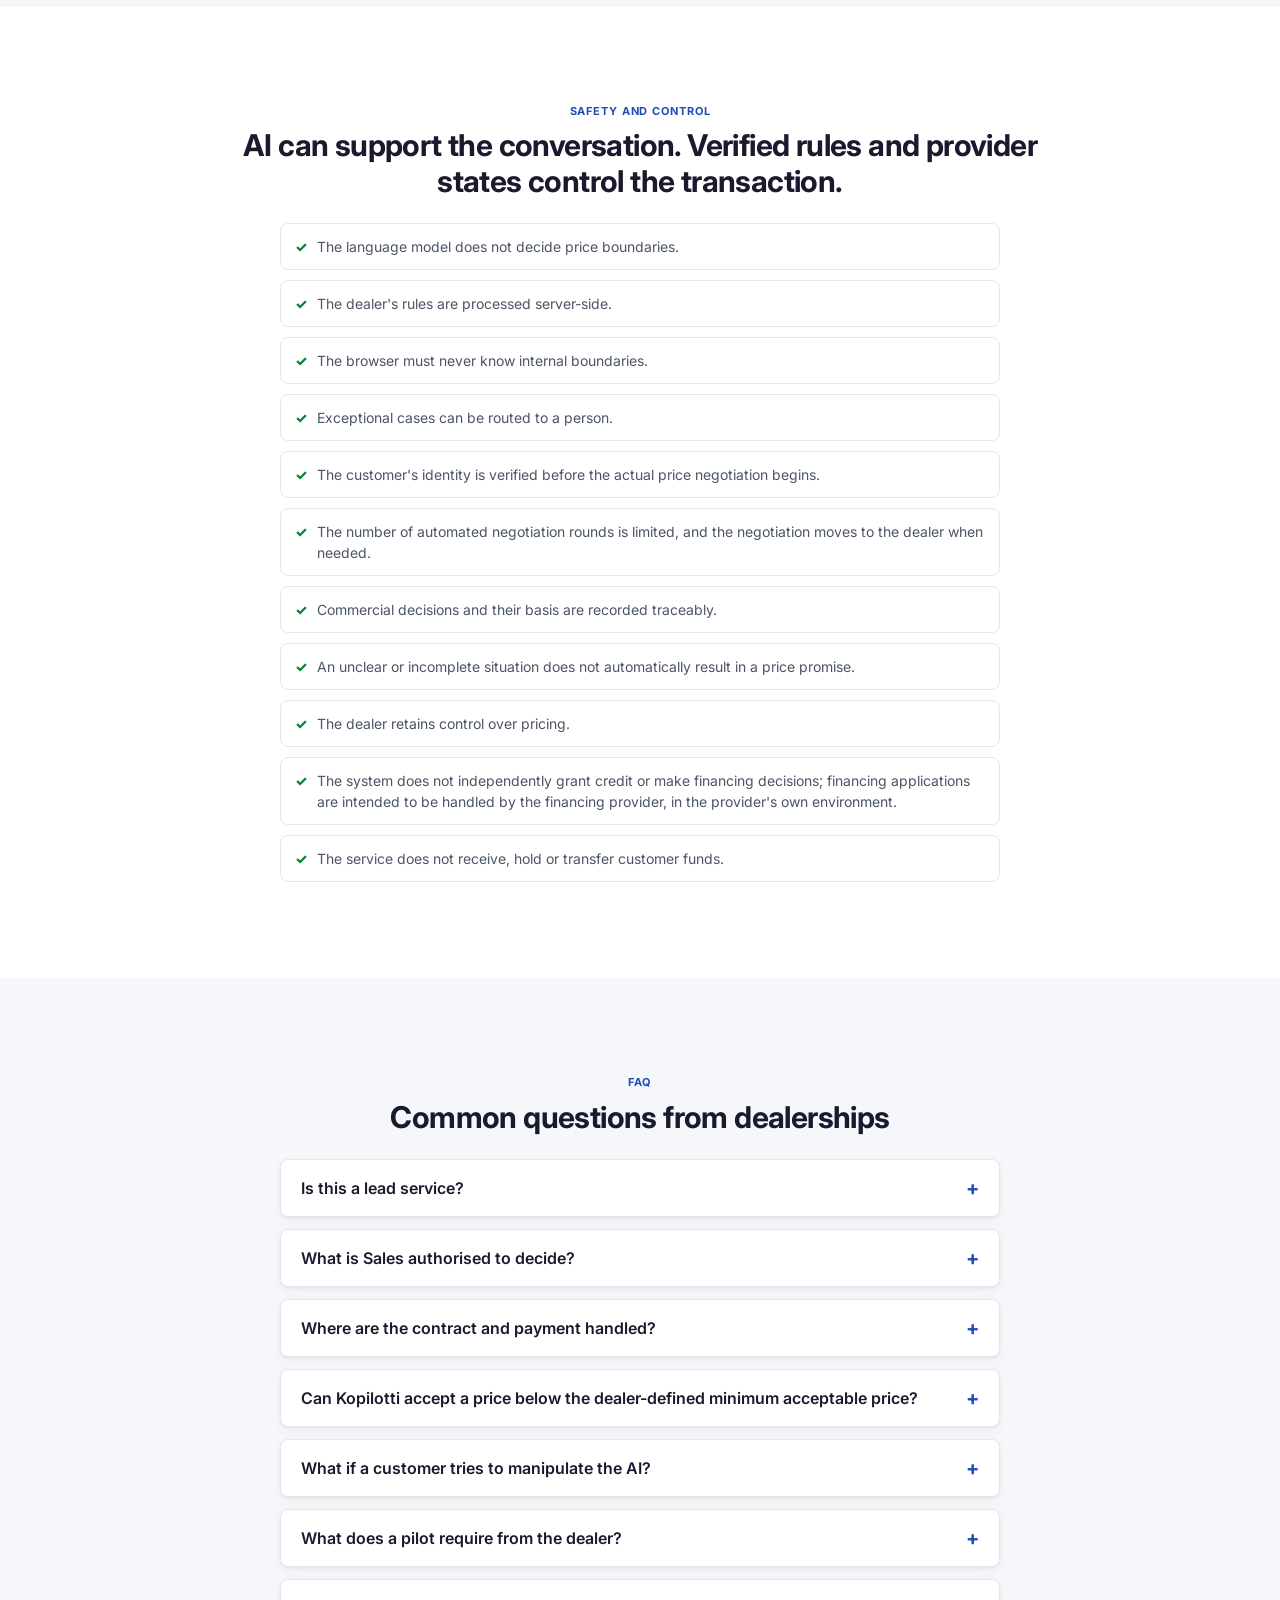
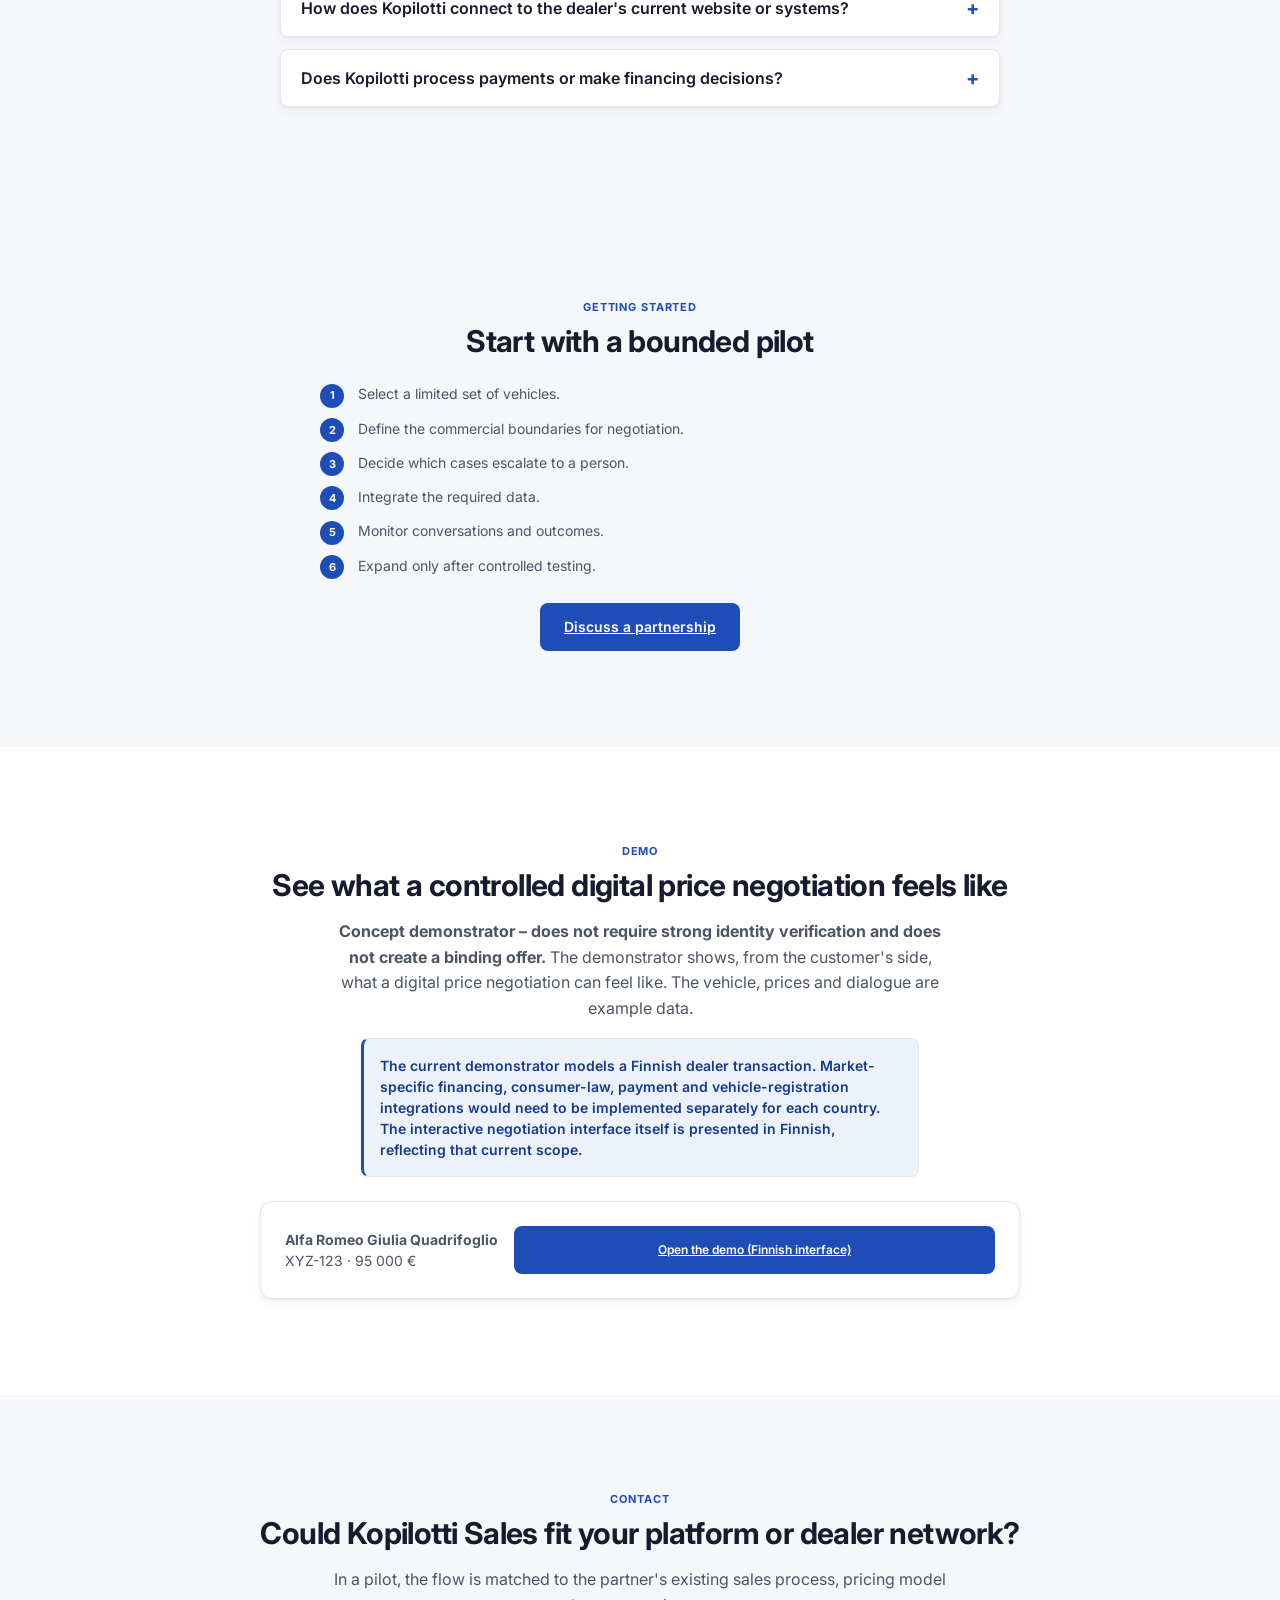
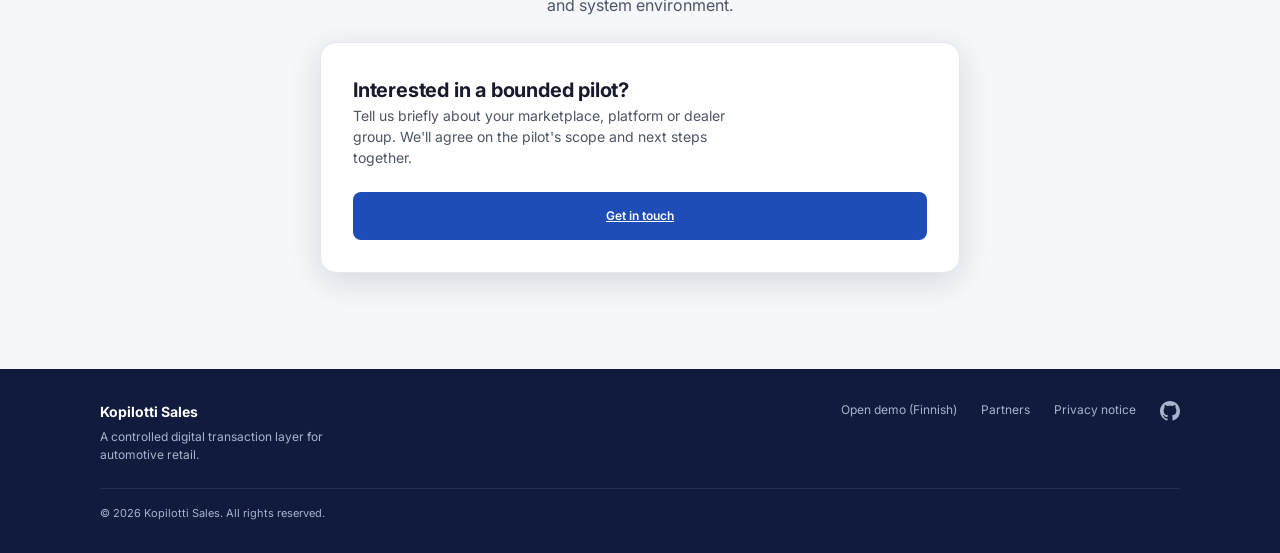
==== commit 9bdaaa1f: "docs: use "agreed price" and show handover in the Sales journey "Agreed deal" ("sovittu kauppa") imp" ====
--- a/en/index.html
+++ b/en/index.html
@@ -64,8 +64,8 @@
       <div class="hero-inner">
         <p class="hero-eyebrow">Kopilotti Sales</p>
         <h1>Your digital car salesperson. Your dealership’s terms.</h1>
-        <p class="hero-lede">Kopilotti Sales is your dealership’s sales channel. It negotiates and accepts a price within your authority and limits. Sales’ role is to guide the customer to an agreed deal for your dealership to complete in its own systems.</p>
-        <p class="hero-tagline">At the list price or through negotiation — toward a completed sale.</p>
+        <p class="hero-lede">Kopilotti Sales is your dealership’s sales channel. It negotiates and accepts a price within your authority and limits. Once the price is agreed, the customer receives your sales contract to sign and pays or arranges financing through your dealership’s systems.</p>
+        <p class="hero-tagline">At the list price or through negotiation — toward an agreed price.</p>
         <div class="hero-actions">
           <a class="btn btn-primary" href="#demo" aria-describedby="heroDemoNotice">Explore the demonstrator</a>
           <a class="btn btn-outline-inverse" href="#how-it-works">Discuss a partnership</a>
@@ -205,8 +205,8 @@
         <ol class="steps-grid">
           <li class="step-card"><span class="step-number" aria-hidden="true">1</span><h3>Customer selects a vehicle</h3><p>The vehicle listing and condition information support the buying decision.</p></li>
           <li class="step-card"><span class="step-number" aria-hidden="true">2</span><h3>List price or negotiation</h3><p>The customer can proceed at the list price or negotiate. Sales accepts a price on the dealer’s behalf within its rules.</p></li>
-          <li class="step-card"><span class="step-number" aria-hidden="true">3</span><h3>Agreed deal and price</h3><p>A successful journey produces an agreed deal for the dealer to complete. A person handles exceptions.</p></li>
-          <li class="step-card"><span class="step-number" aria-hidden="true">4</span><h3>The dealer completes the sale</h3><p>The contract, electronic signature and payment or financing use the dealer’s systems and selected providers.</p></li>
+          <li class="step-card"><span class="step-number" aria-hidden="true">3</span><h3>Agreed price</h3><p>The agreed price and offer history are compiled for the dealership to process. A person handles exceptions.</p></li>
+          <li class="step-card"><span class="step-number" aria-hidden="true">4</span><h3>The dealer completes the sale</h3><p>The contract, electronic signature and payment or financing use the dealer’s systems and selected providers. Finally, the dealership arranges vehicle handover with the customer.</p></li>
         </ol>
         <p class="product-status-note">This describes the full product journey. The public demo does not complete every step; rollout readiness is explained below.</p>
       </div>
@@ -214,9 +214,9 @@
 
     <section class="landing-section" id="transaction-layer" aria-labelledby="transactionHeading">
       <div class="landing-section-inner">
-        <h2 id="transactionHeading" class="section-heading">An agreed deal for the dealership to complete</h2>
-        <p class="section-intro commerce-intro">An agreed deal means that the vehicle and price have been agreed under the dealer’s authority. The salesperson does not need to restart the same price negotiation. The contract, electronic signature and payment or financing remain separate steps; the vehicle is not yet paid for or handed over. Price validity and availability are checked under the agreed terms.</p>
-        <div class="journey-row is-kopilotti"><h3>Full journey — requires verified connections</h3><ol class="journey-steps"><li>Vehicle listing</li><li>List price or negotiation</li><li>Agreed deal and price</li><li>Sales contract</li><li>Electronic signature</li><li>Payment or financing</li></ol></div>
+        <h2 id="transactionHeading" class="section-heading">Price agreed — the dealership completes the sale</h2>
+        <p class="section-intro commerce-intro">An agreed price means that the vehicle and price have been agreed under the dealer’s authority. The salesperson does not need to restart the same price negotiation. The sales contract, electronic signature, payment or financing, and handover remain separate steps; the vehicle is not yet paid for or handed over. Price validity and availability are checked under the agreed terms.</p>
+        <div class="journey-row is-kopilotti"><h3>Full journey — requires verified connections</h3><ol class="journey-steps"><li>Vehicle listing</li><li>List price or negotiation</li><li>Agreed price</li><li>Sales contract</li><li>Electronic signature</li><li>Payment or financing</li><li>Handover</li></ol></div>
         <p class="section-callout commerce-boundary">Sales agrees the price under the dealer’s authority. The dealership and its selected providers handle the contract, electronic signature, payment or financing, and handover. Funds are paid directly to the dealership. Kopilotti does not receive, hold or transfer funds or make financing decisions.</p>
         <p class="product-status-note">The public demo is a non-binding demonstration. List-price and negotiated-price paths are implemented, but the current flow stops before real payment or financing. The new atomic deal-record, reservation and inventory-lock path is implemented and tested separately and is not connected to the current customer journeys. Rollout requires verified availability, data handoff, contract, electronic-signature and payment or financing connections.</p>
       </div>
@@ -386,7 +386,7 @@
         <p class="section-eyebrow">FAQ</p>
         <h2 id="faqHeading" class="section-heading">Common questions from dealerships</h2>
         <div class="faq-list">
-          <details class="faq-item"><summary class="faq-question">Is this a lead service?</summary><div class="faq-answer"><p>Sales acts as a car salesperson and agrees a price under the dealer’s authority. A lead expresses interest; an agreed deal already identifies the vehicle and agreed price, so the same price negotiation does not need to start again. The public demo is non-binding, and automatic data handoff to dealer systems requires integration.</p></div></details>
+          <details class="faq-item"><summary class="faq-question">Is this a lead service?</summary><div class="faq-answer"><p>Sales acts as a car salesperson and agrees a price under the dealer’s authority. A lead expresses interest; an agreed price means the vehicle and price are already agreed, so the same price negotiation does not need to start again. The public demo is non-binding, and automatic data handoff to dealer systems requires integration.</p></div></details>
           <details class="faq-item"><summary class="faq-question">What is Sales authorised to decide?</summary><div class="faq-answer"><p>The dealer defines its commercial authority. A deterministic server-side policy engine accepts a price, makes a counter-offer, rejects an offer or escalates an exception under those rules. The language model does not decide the price.</p></div></details>
           <details class="faq-item"><summary class="faq-question">Where are the contract and payment handled?</summary><div class="faq-answer"><p>In the dealer’s systems and with its selected contract, electronic-signature and payment or financing providers. Funds go directly to the dealership. An accepted price is not yet a signed contract, payment or vehicle handover. Connections must be verified before rollout.</p></div></details>
           <details class="faq-item">
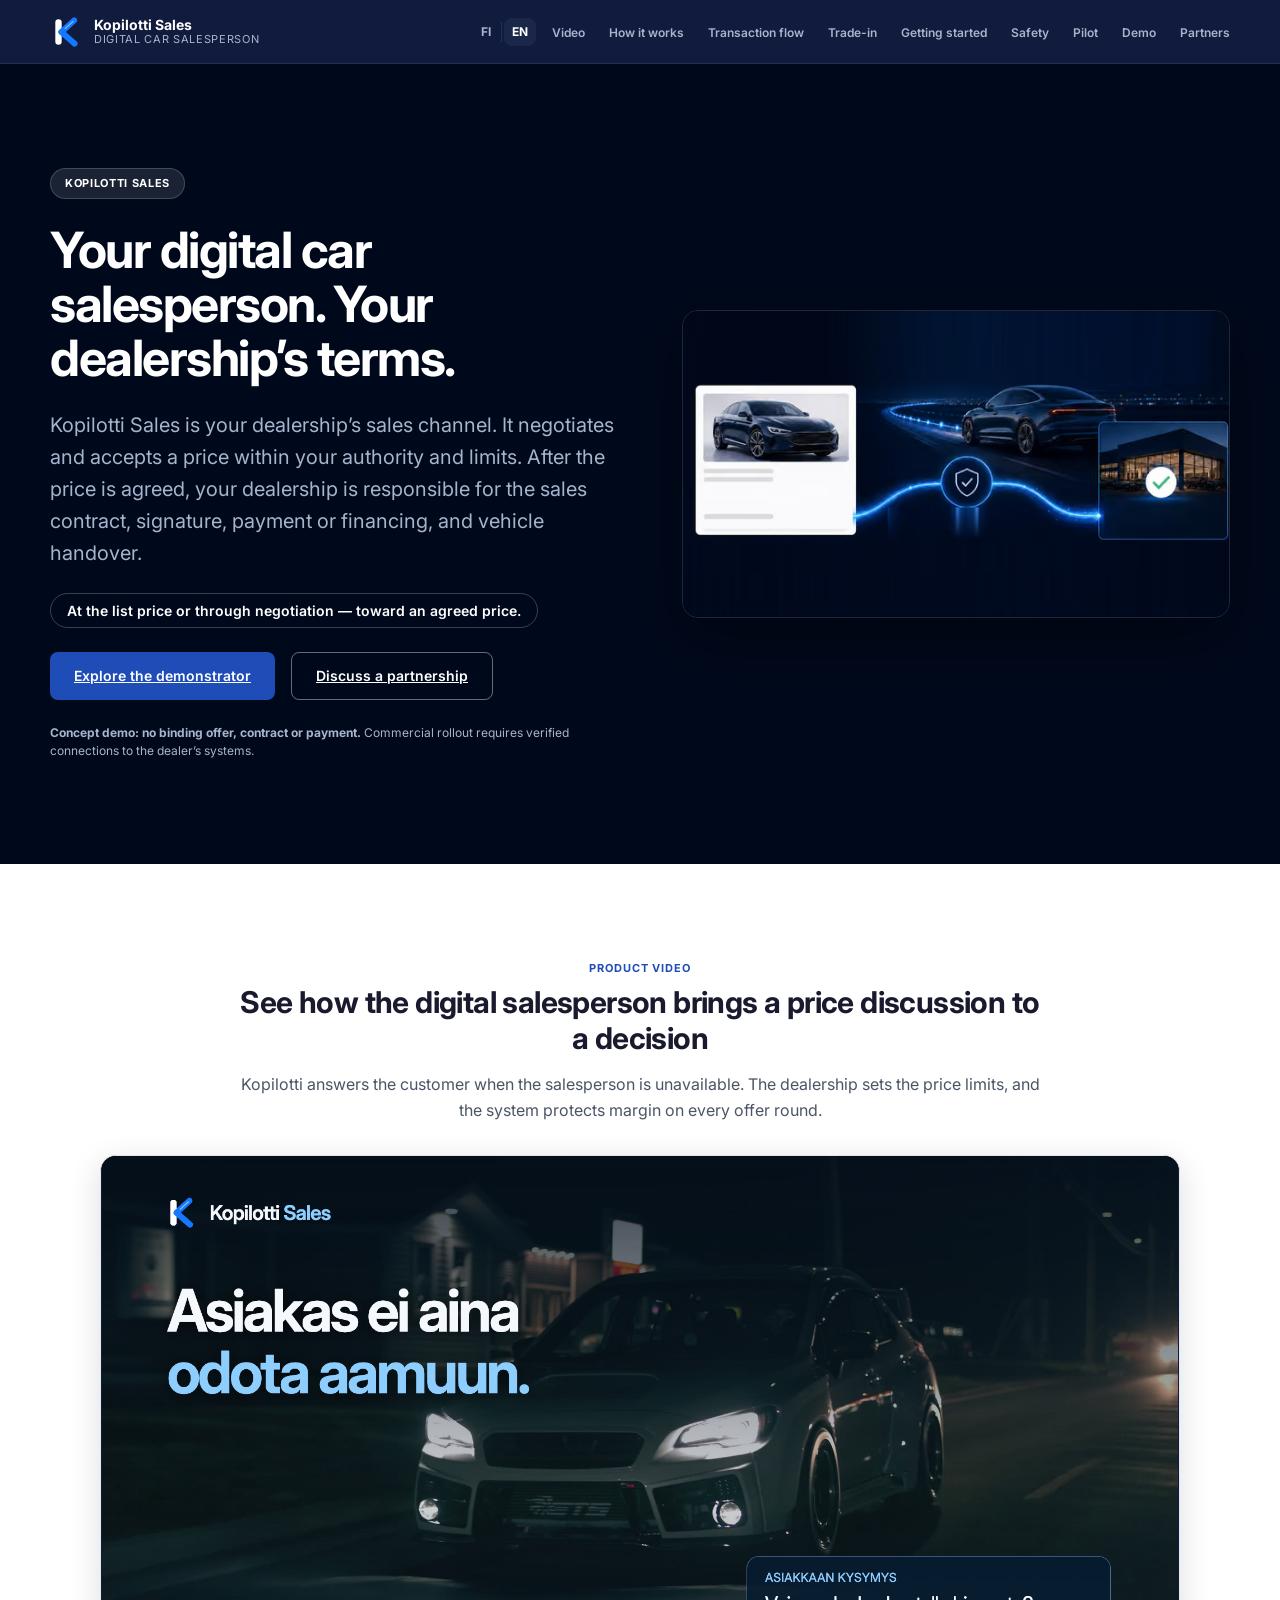
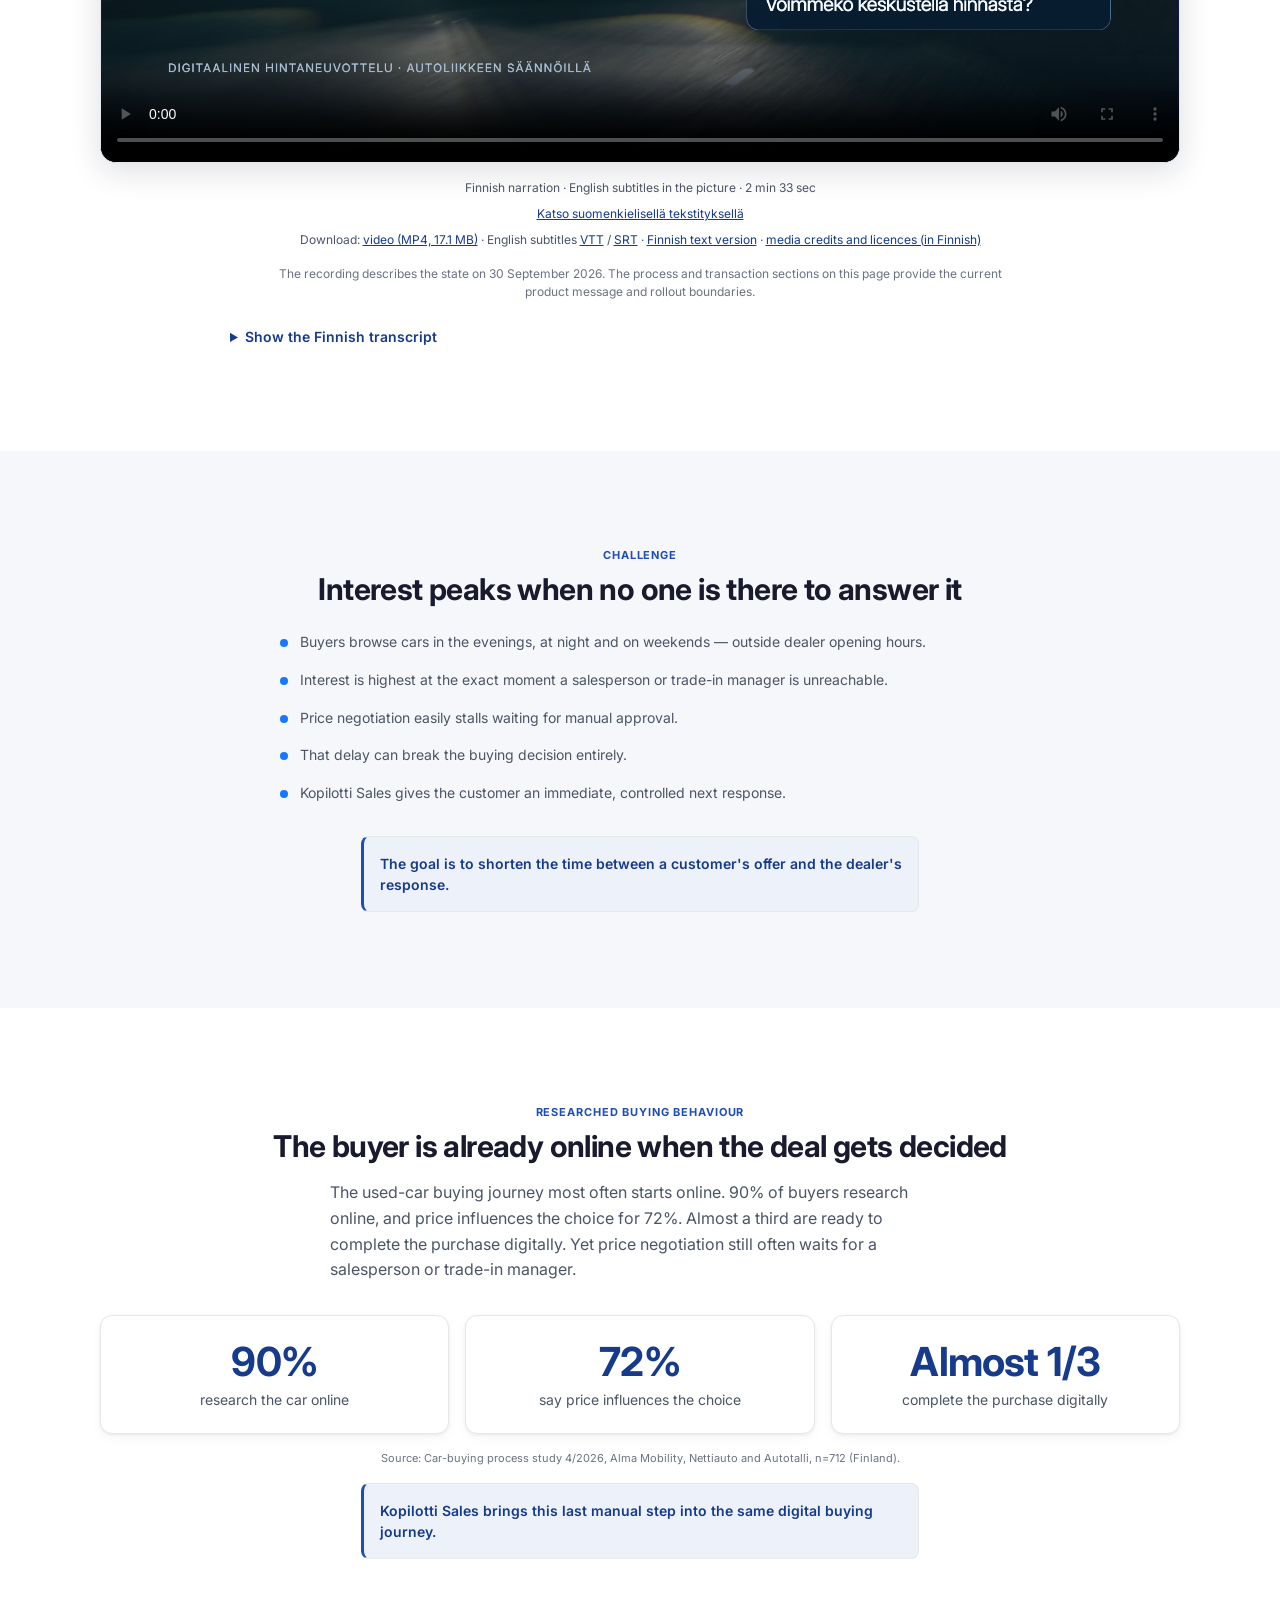
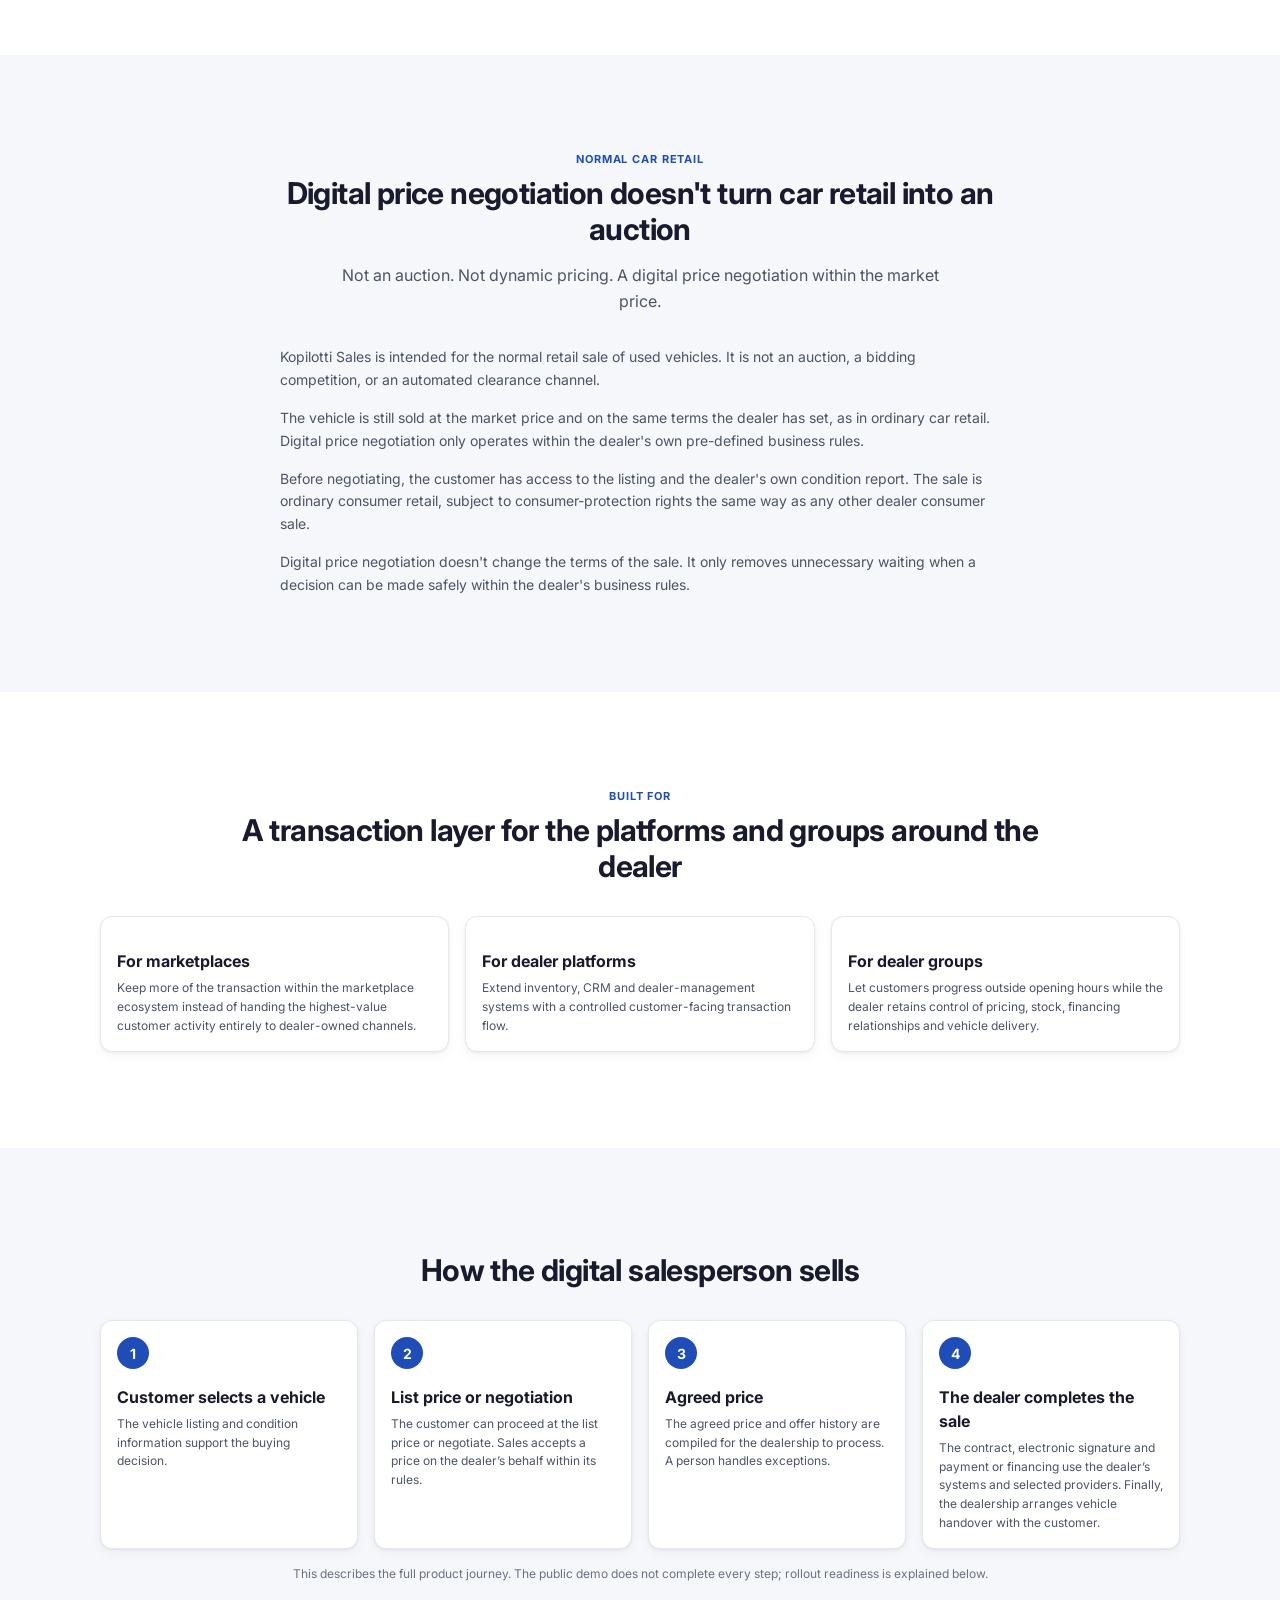
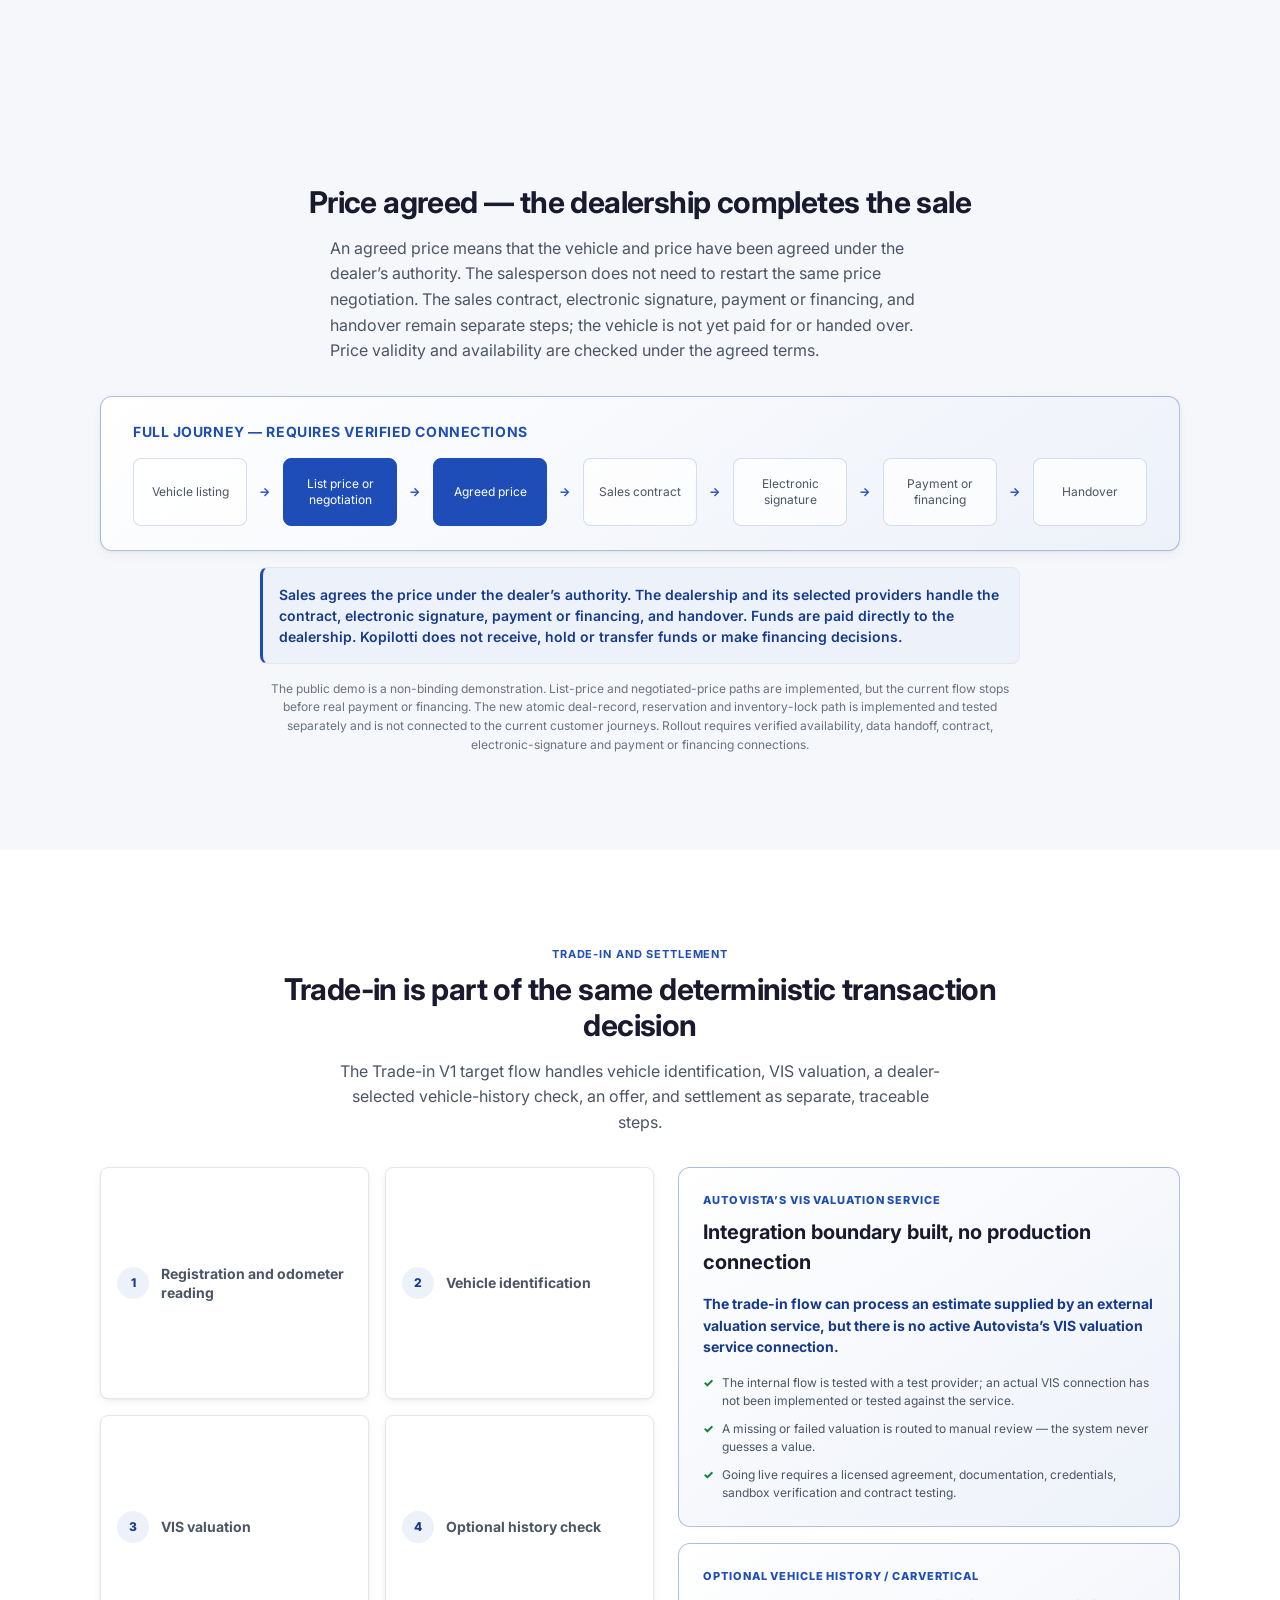
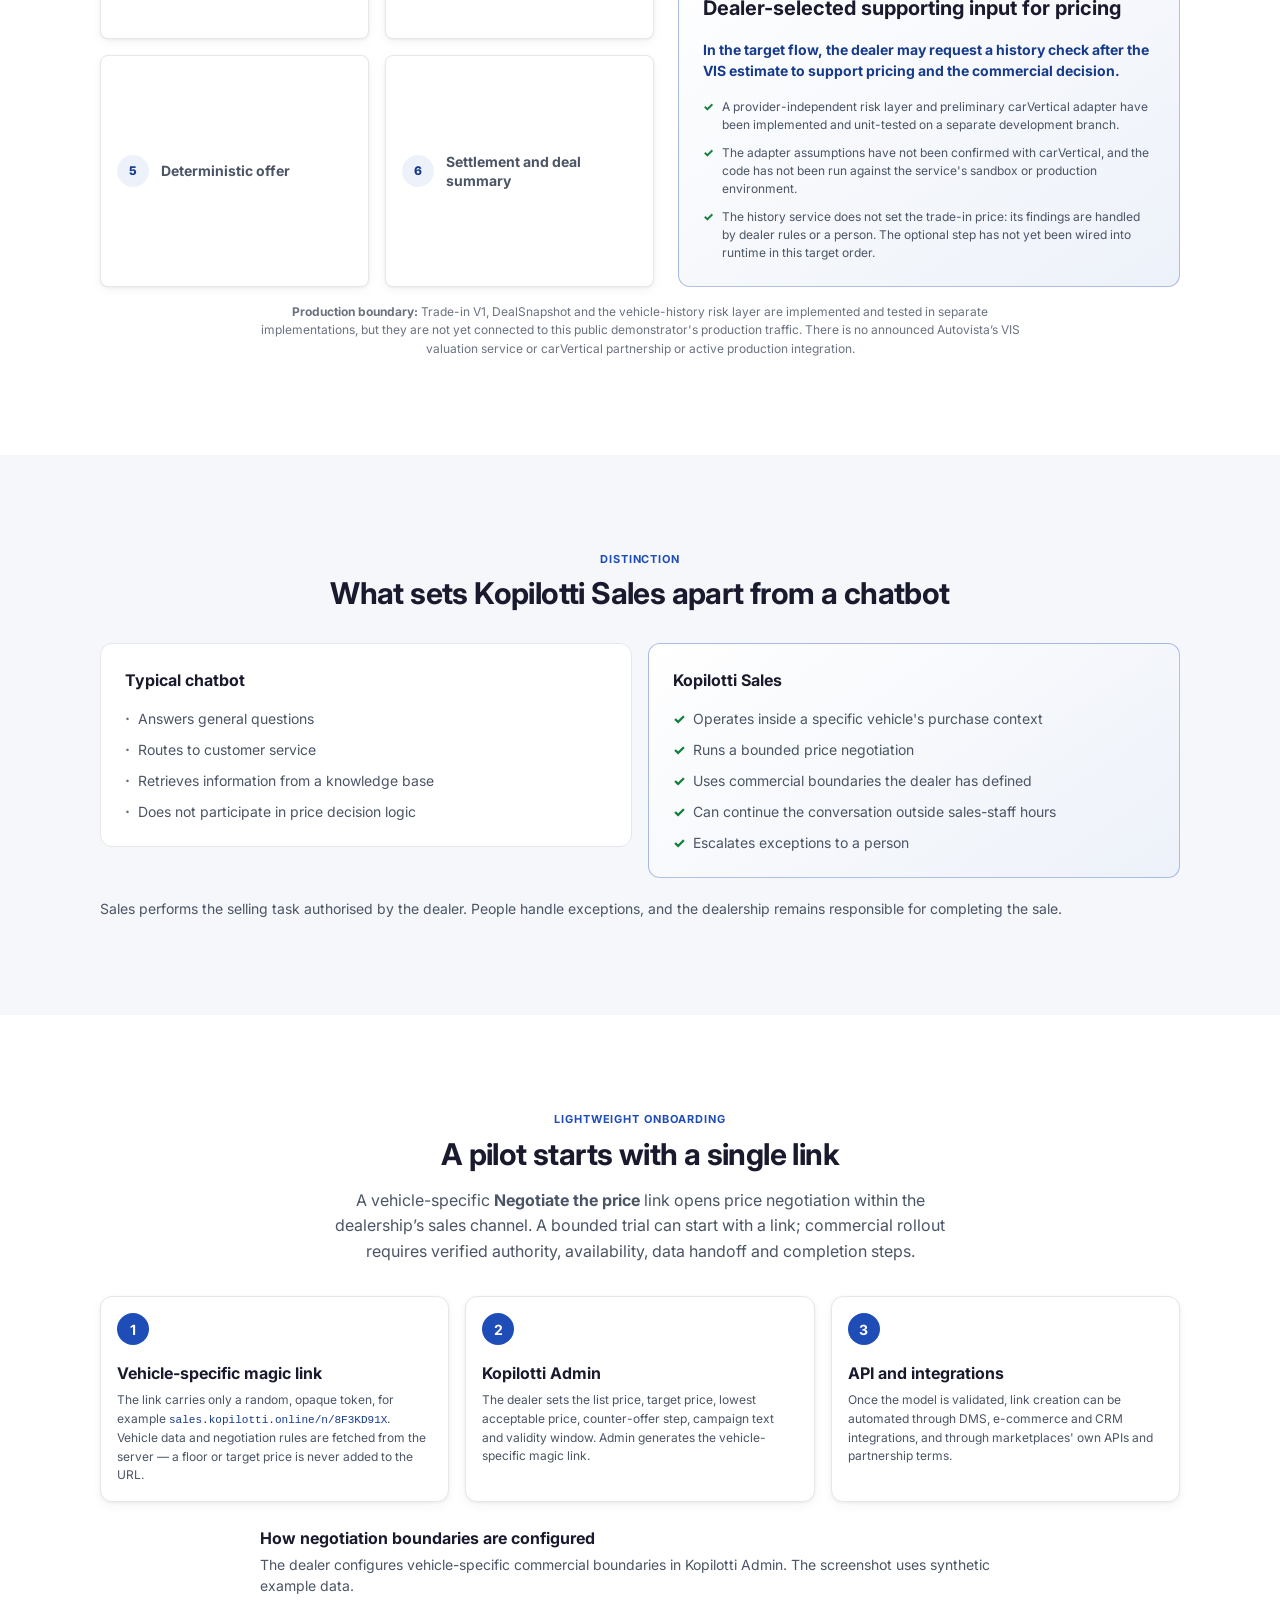
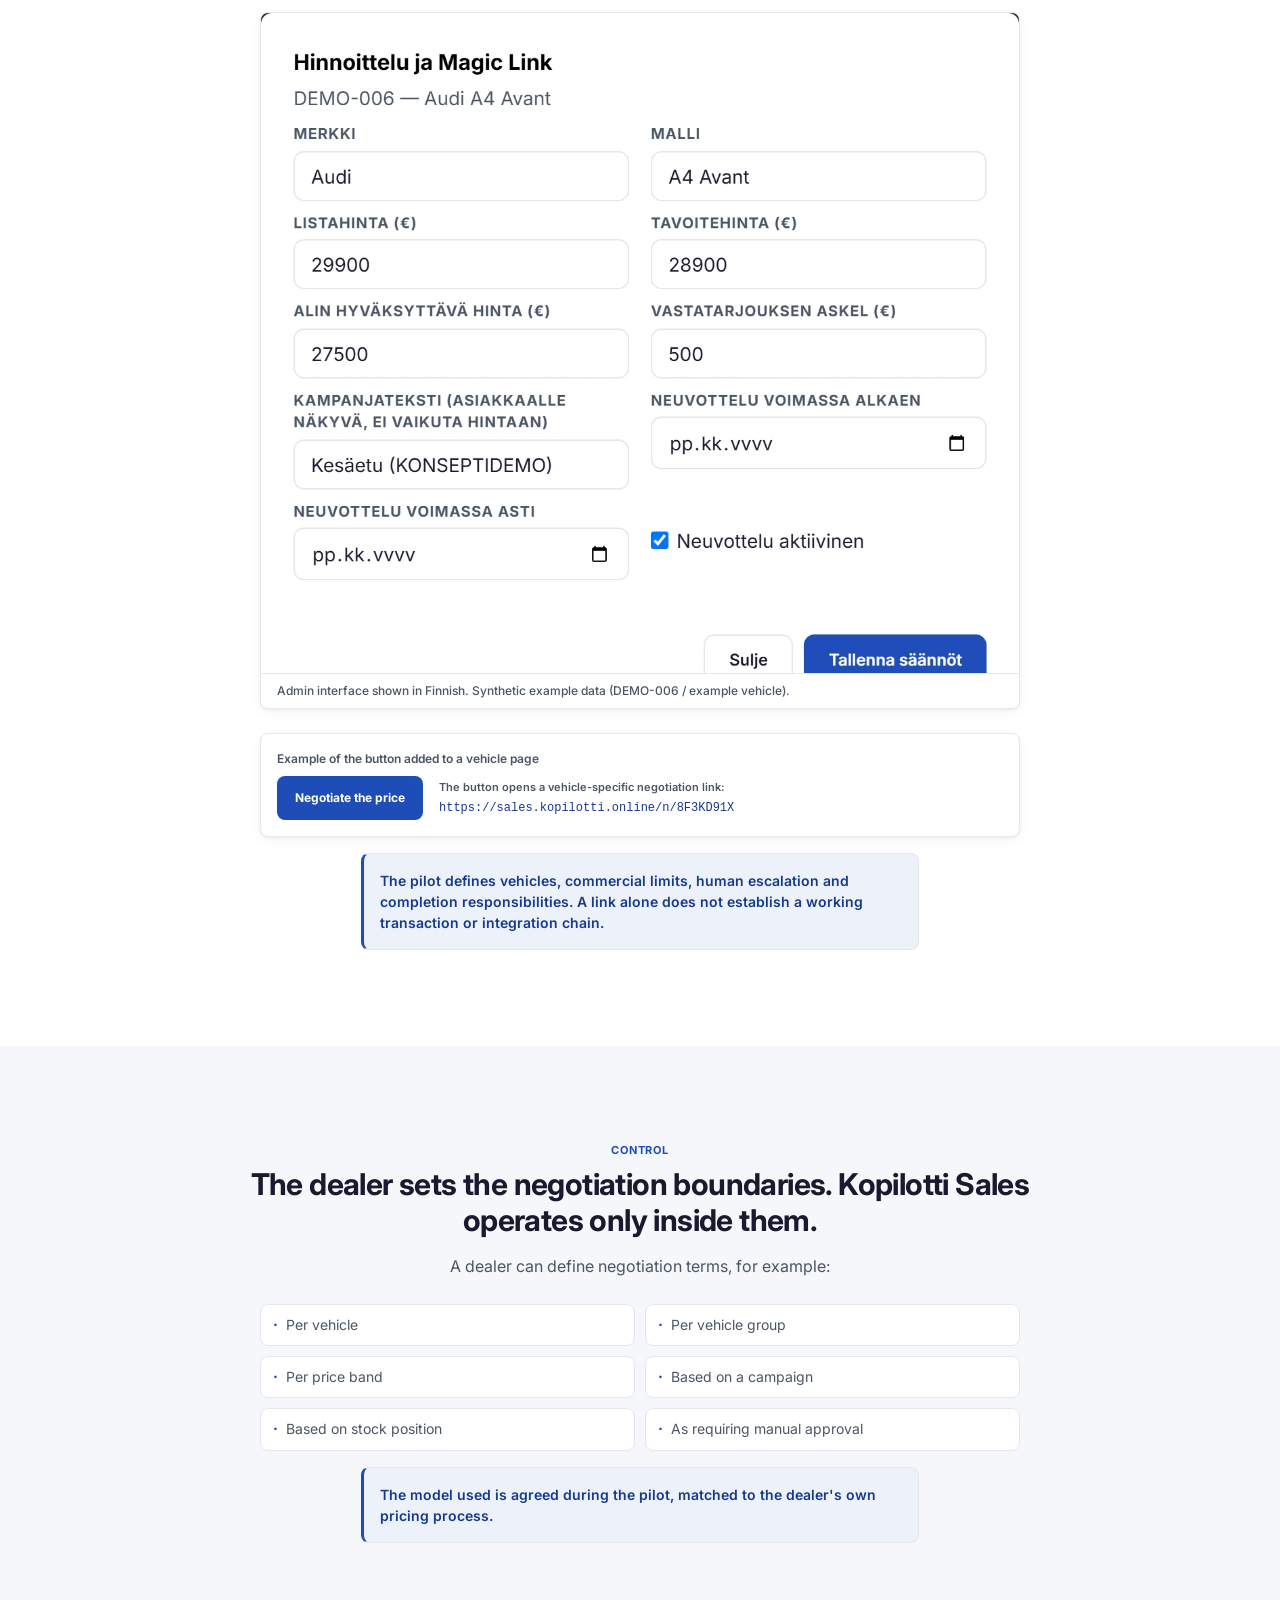
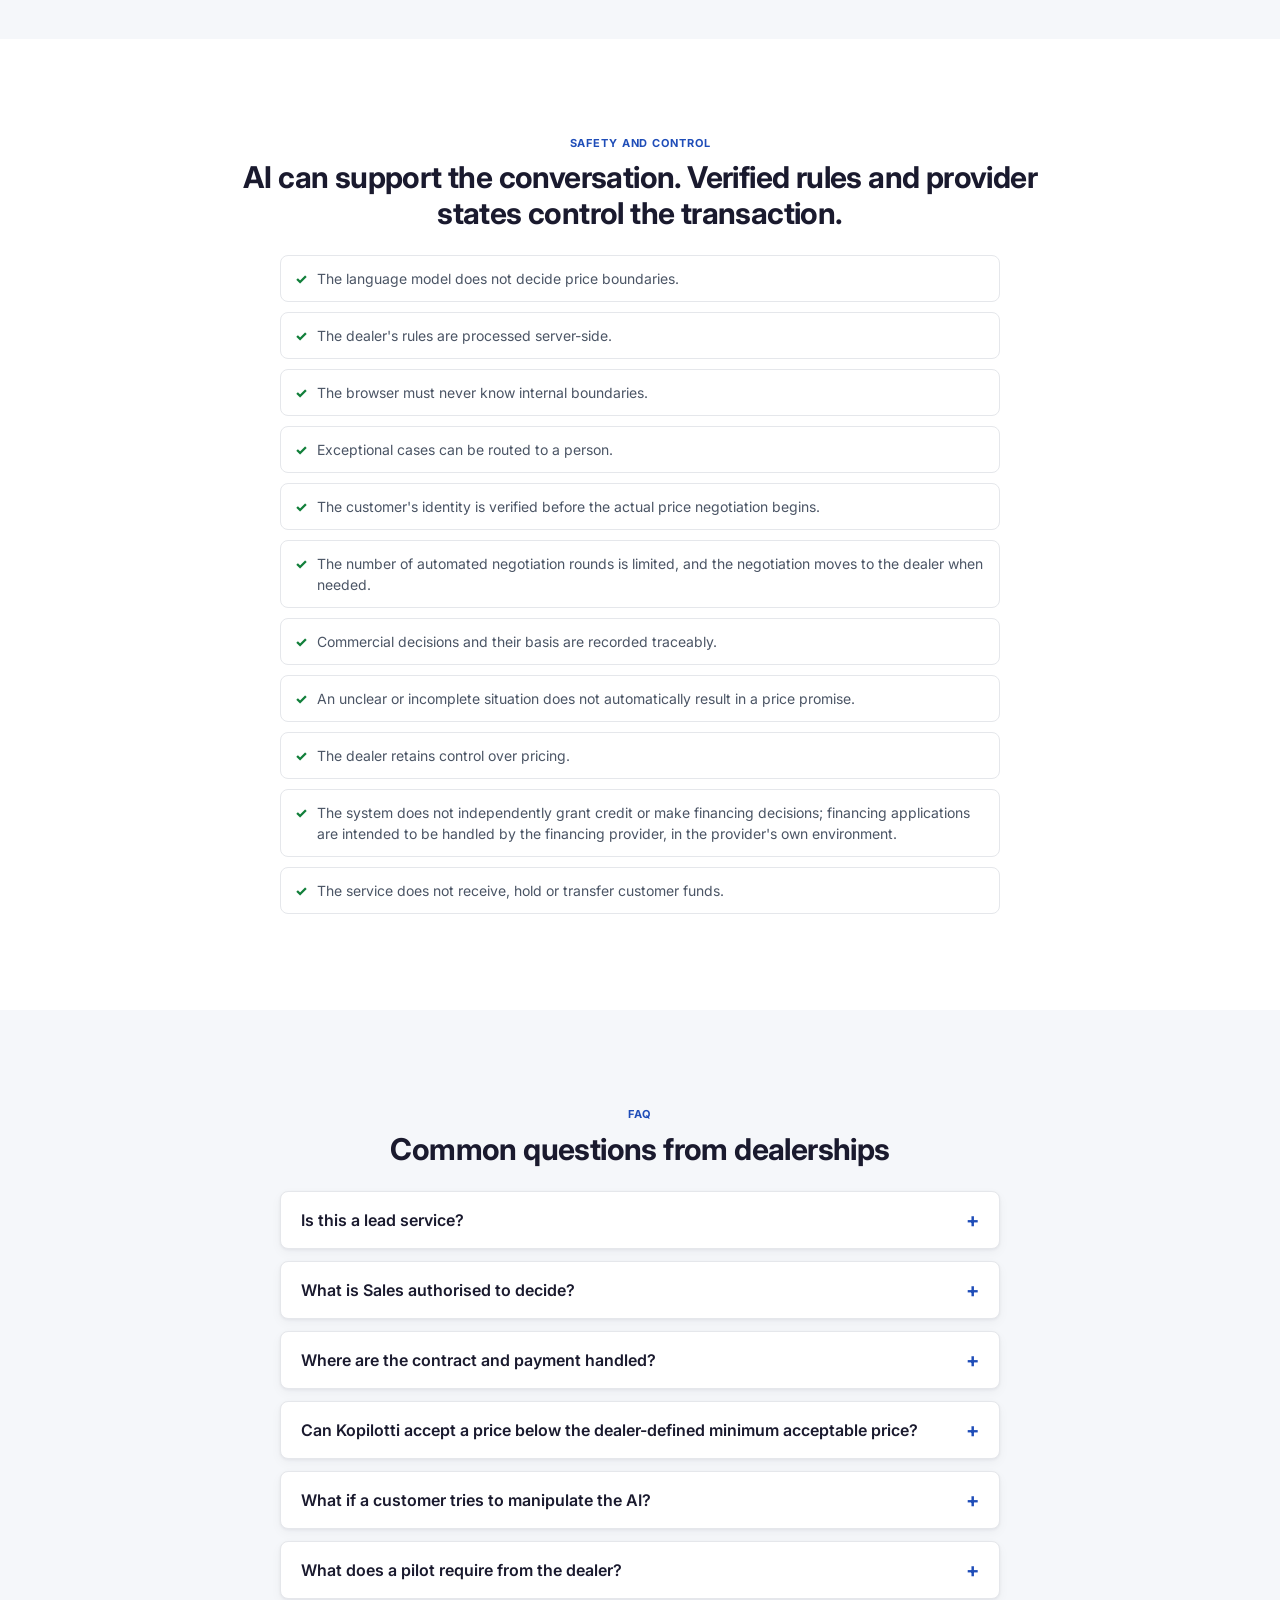
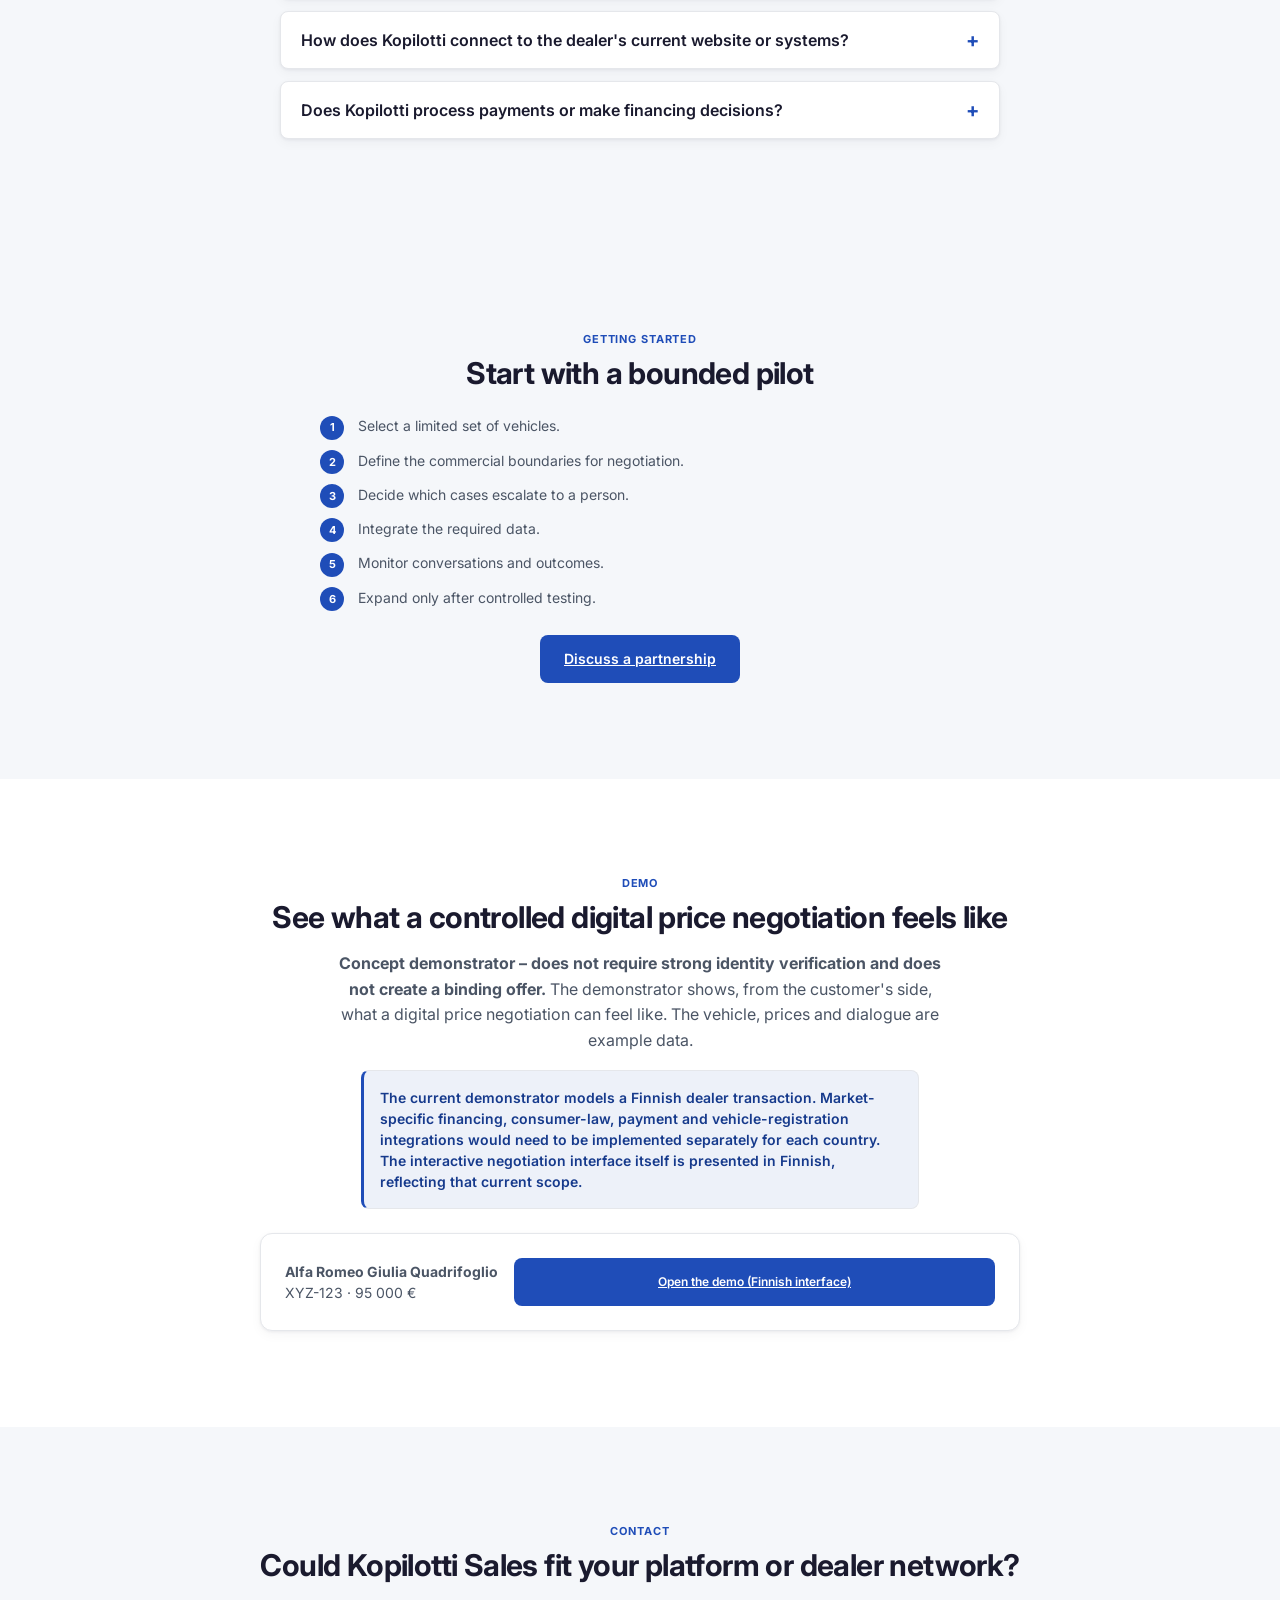
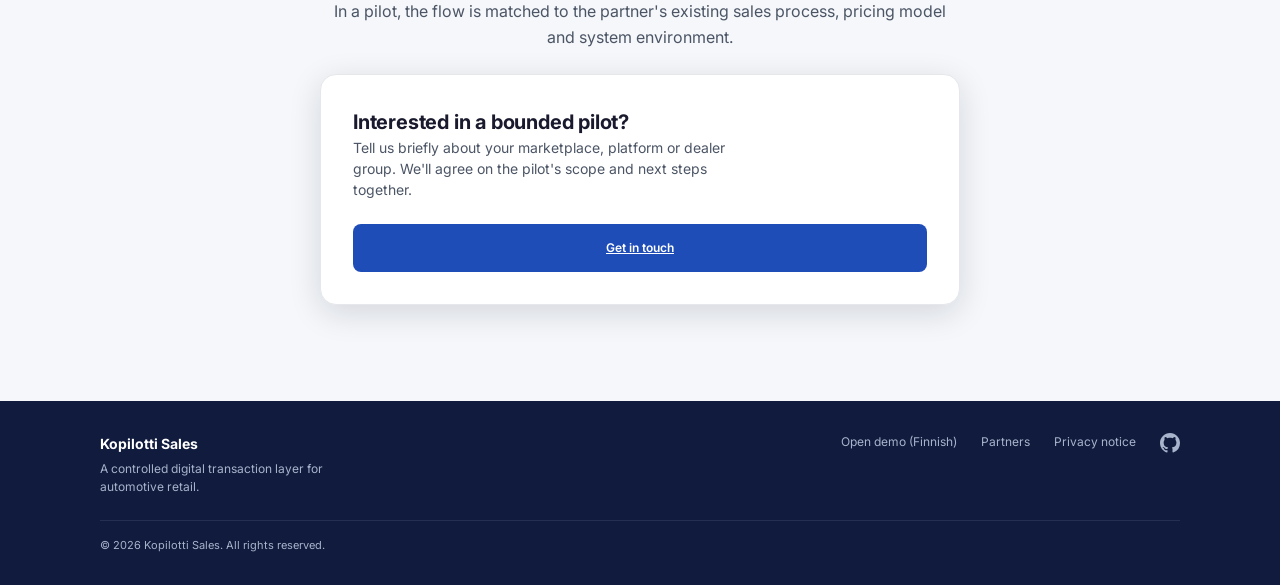
==== commit b10424a6: "docs: describe dealer responsibilities after price agreement" ====
--- a/en/index.html
+++ b/en/index.html
@@ -64,7 +64,7 @@
       <div class="hero-inner">
         <p class="hero-eyebrow">Kopilotti Sales</p>
         <h1>Your digital car salesperson. Your dealership’s terms.</h1>
-        <p class="hero-lede">Kopilotti Sales is your dealership’s sales channel. It negotiates and accepts a price within your authority and limits. Once the price is agreed, the customer receives your sales contract to sign and pays or arranges financing through your dealership’s systems.</p>
+        <p class="hero-lede">Kopilotti Sales is your dealership’s sales channel. It negotiates and accepts a price within your authority and limits. After the price is agreed, your dealership is responsible for the sales contract, signature, payment or financing, and vehicle handover.</p>
         <p class="hero-tagline">At the list price or through negotiation — toward an agreed price.</p>
         <div class="hero-actions">
           <a class="btn btn-primary" href="#demo" aria-describedby="heroDemoNotice">Explore the demonstrator</a>
--- a/styles/landing.css
+++ b/styles/landing.css
@@ -566,7 +566,8 @@
   gap: var(--space-4);
 }
 .journey-row {
-  padding: var(--space-4);
+  margin-top: var(--space-5);
+  padding: var(--space-4) var(--space-5);
   border: 1px solid var(--border);
   border-radius: var(--radius);
   background: var(--white);
@@ -587,7 +588,7 @@
   margin-top: var(--space-3);
   display: grid;
   grid-template-columns: repeat(6, minmax(0, 1fr));
-  gap: 24px;
+  gap: 24px 36px;
   list-style: none;
 }
 .journey-row.is-kopilotti .journey-steps {
@@ -621,7 +622,8 @@
 .journey-steps li:not(:last-child)::after {
   content: '→';
   position: absolute;
-  left: calc(100% + 7px);
+  left: calc(100% + 18px);
+  transform: translateX(-50%);
   color: var(--muted);
   font-weight: 700;
 }
@@ -1033,6 +1035,7 @@
   .compare-grid { grid-template-columns: 1fr; }
   .bullet-grid { grid-template-columns: 1fr; }
   .evidence-grid { grid-template-columns: 1fr; }
+  .journey-row { padding: var(--space-4); }
   .journey-steps,
   .journey-row.is-kopilotti .journey-steps { grid-template-columns: 1fr; gap: 12px; }
   .journey-steps li { min-height: 0; justify-content: flex-start; text-align: left; }
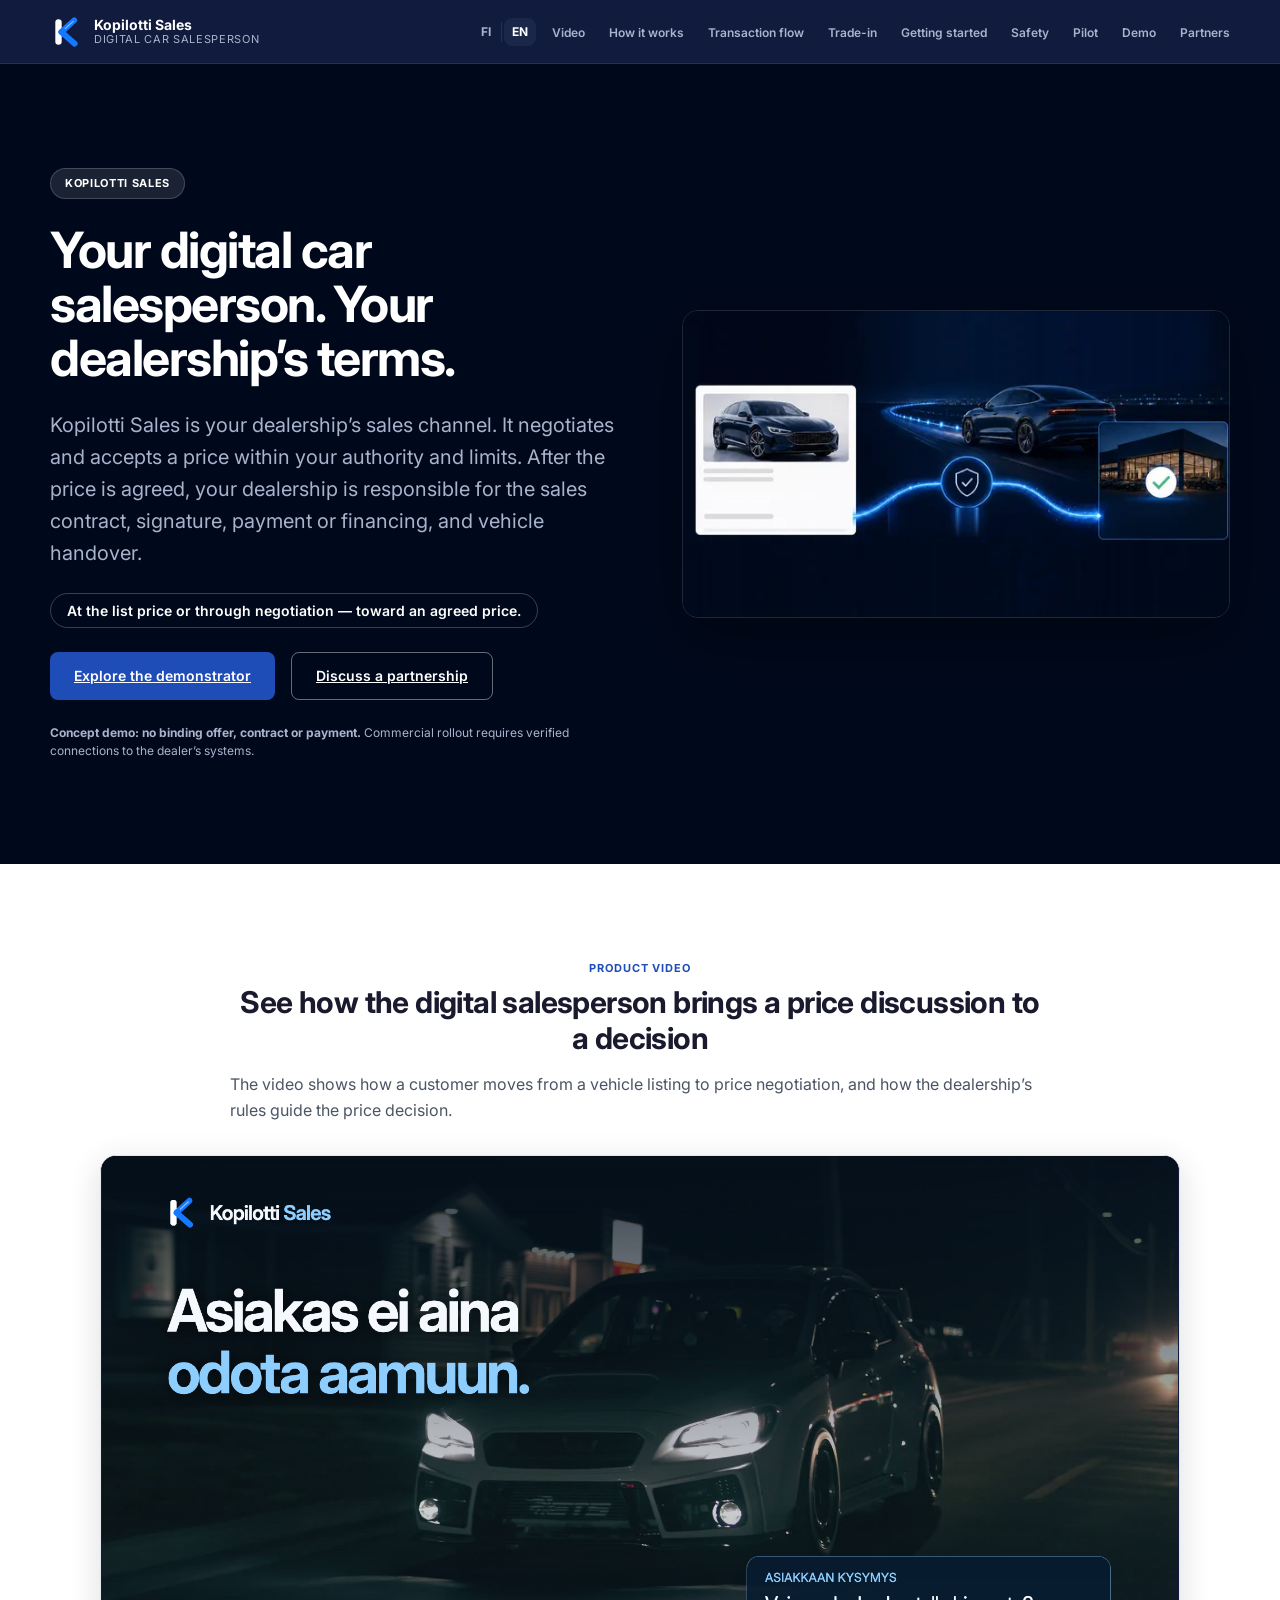
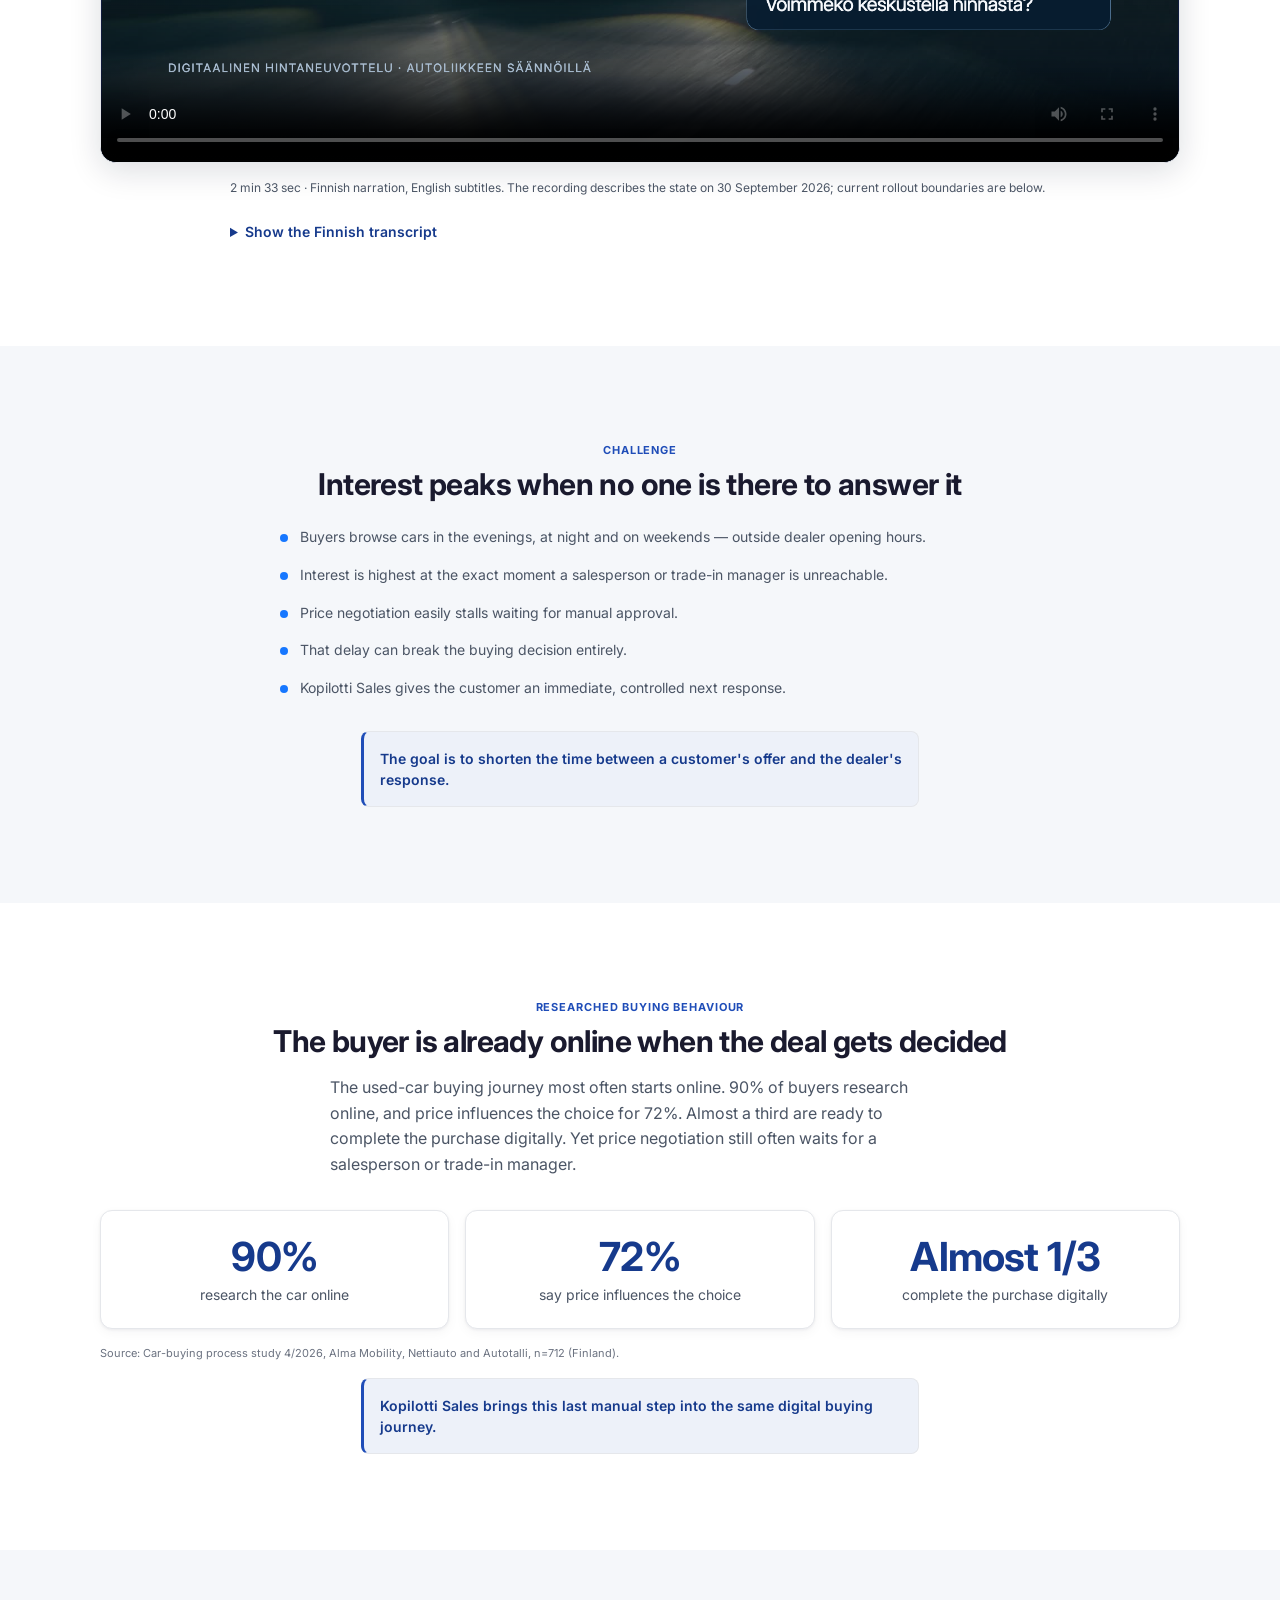
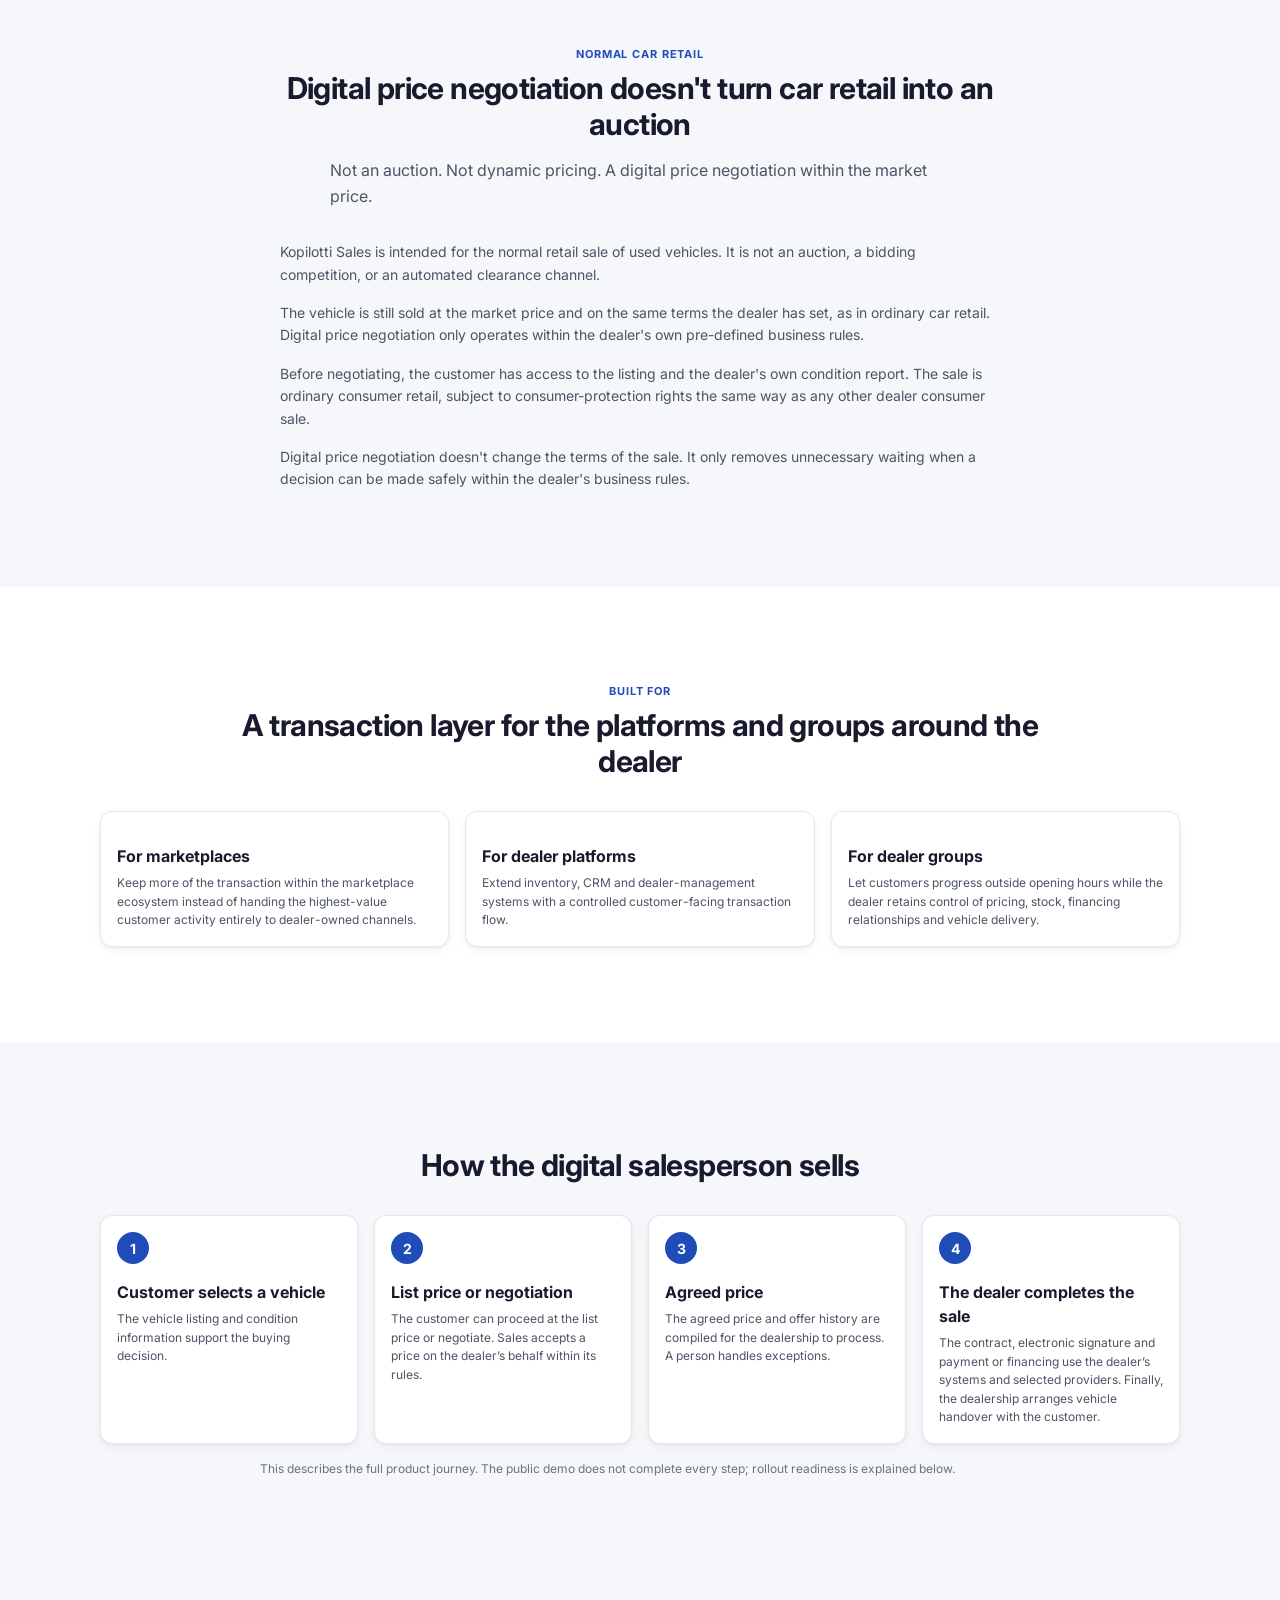
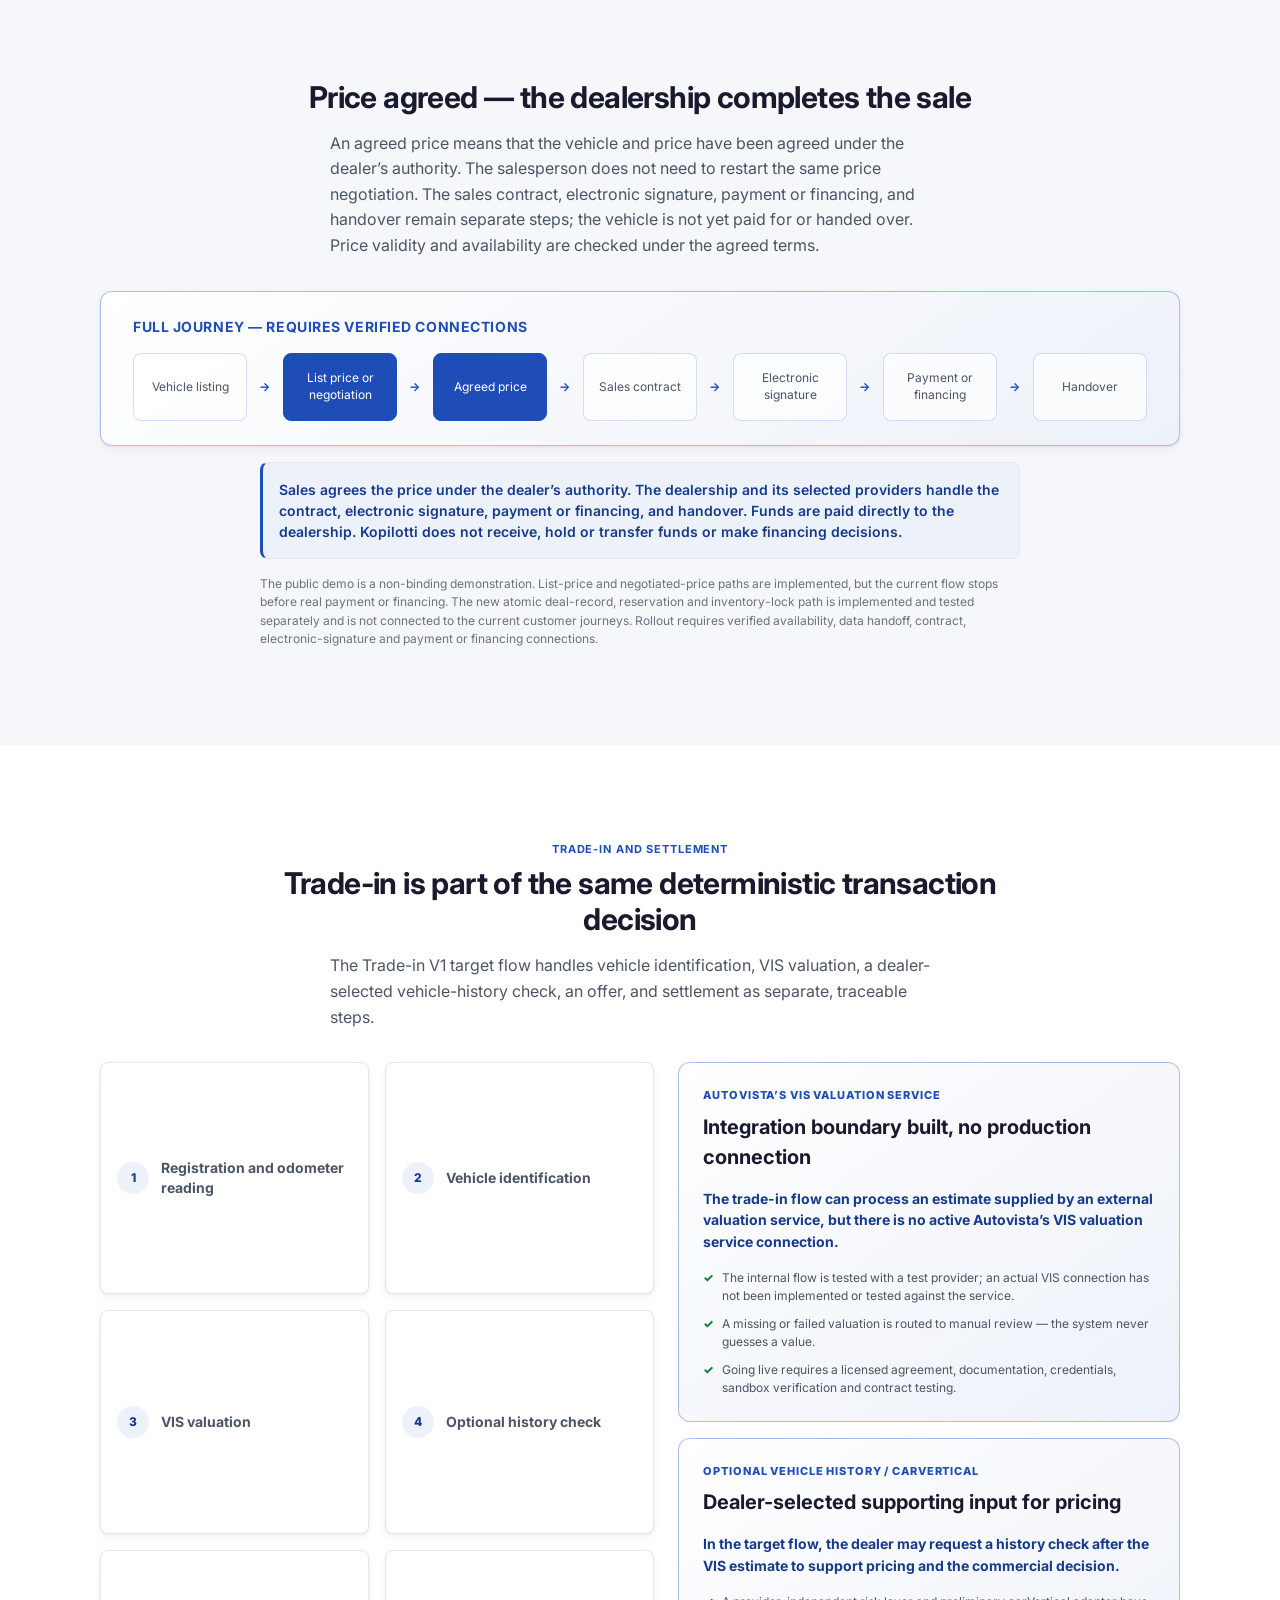
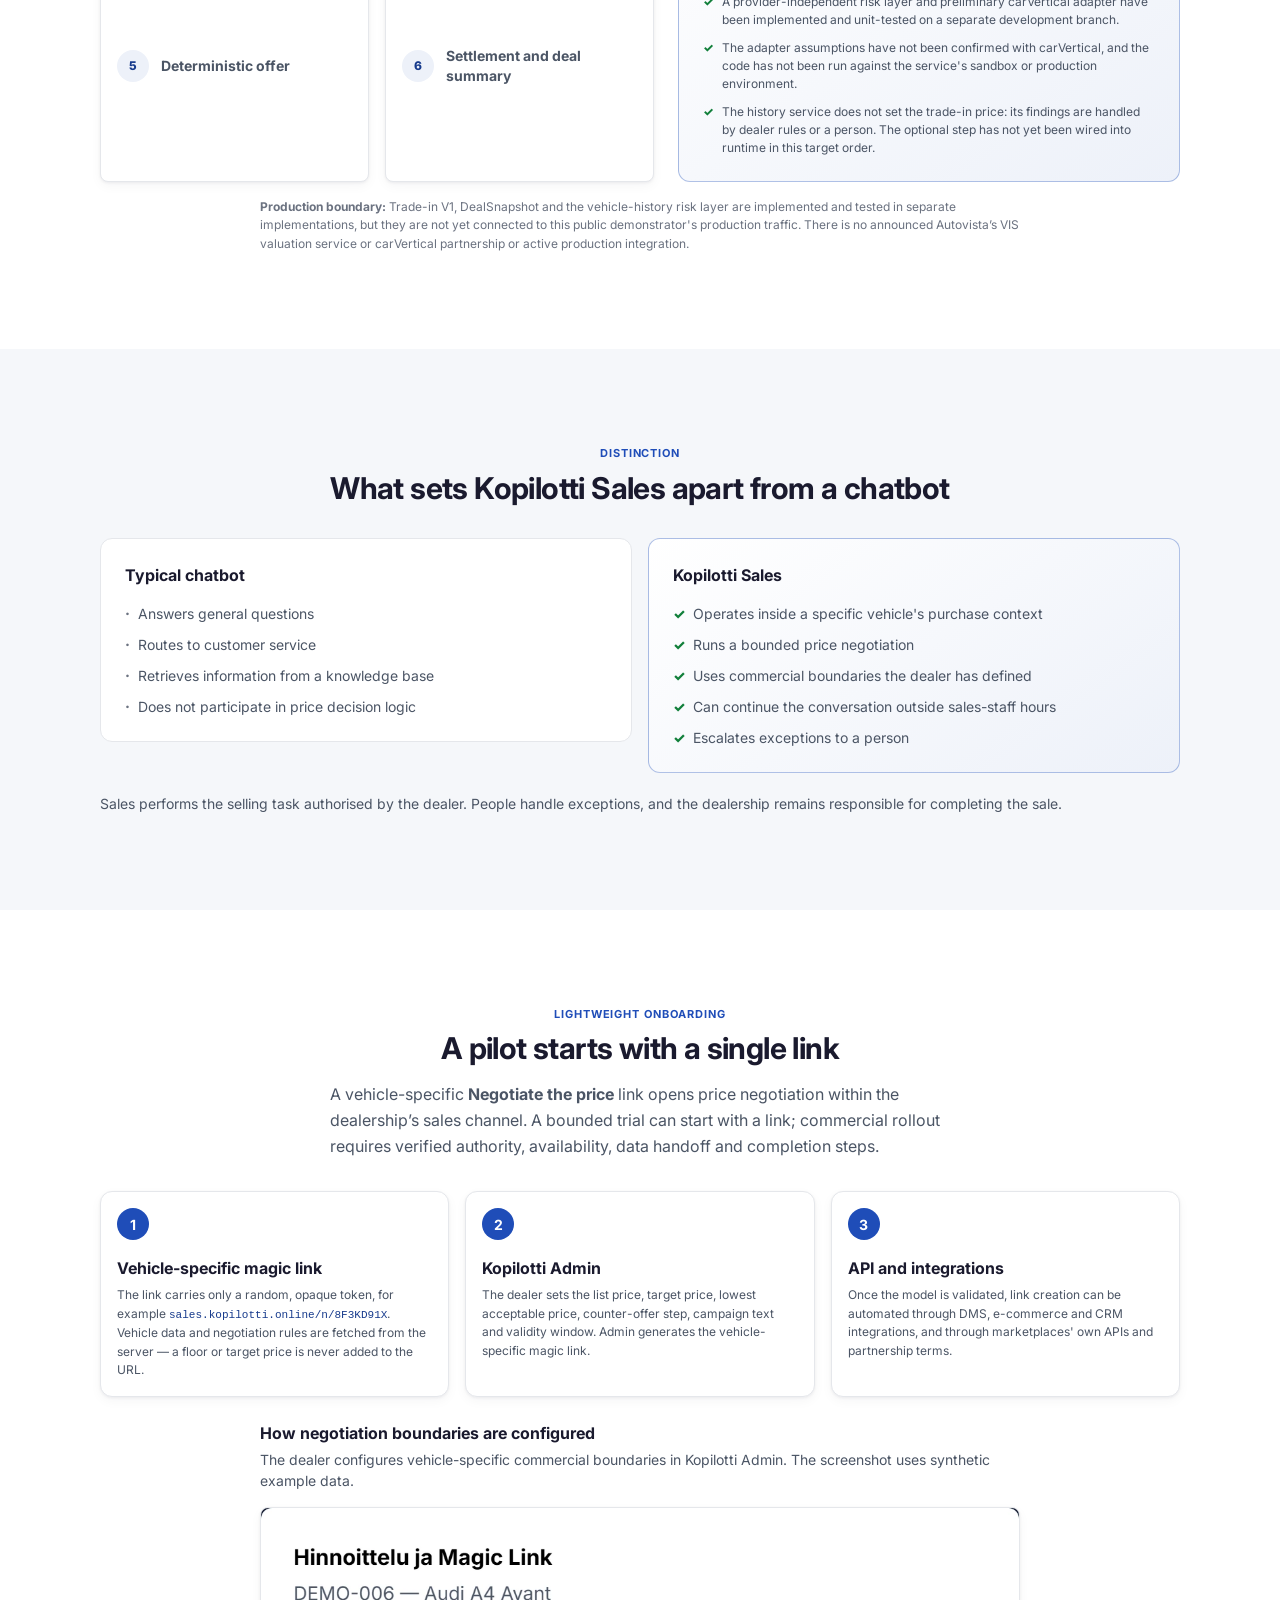
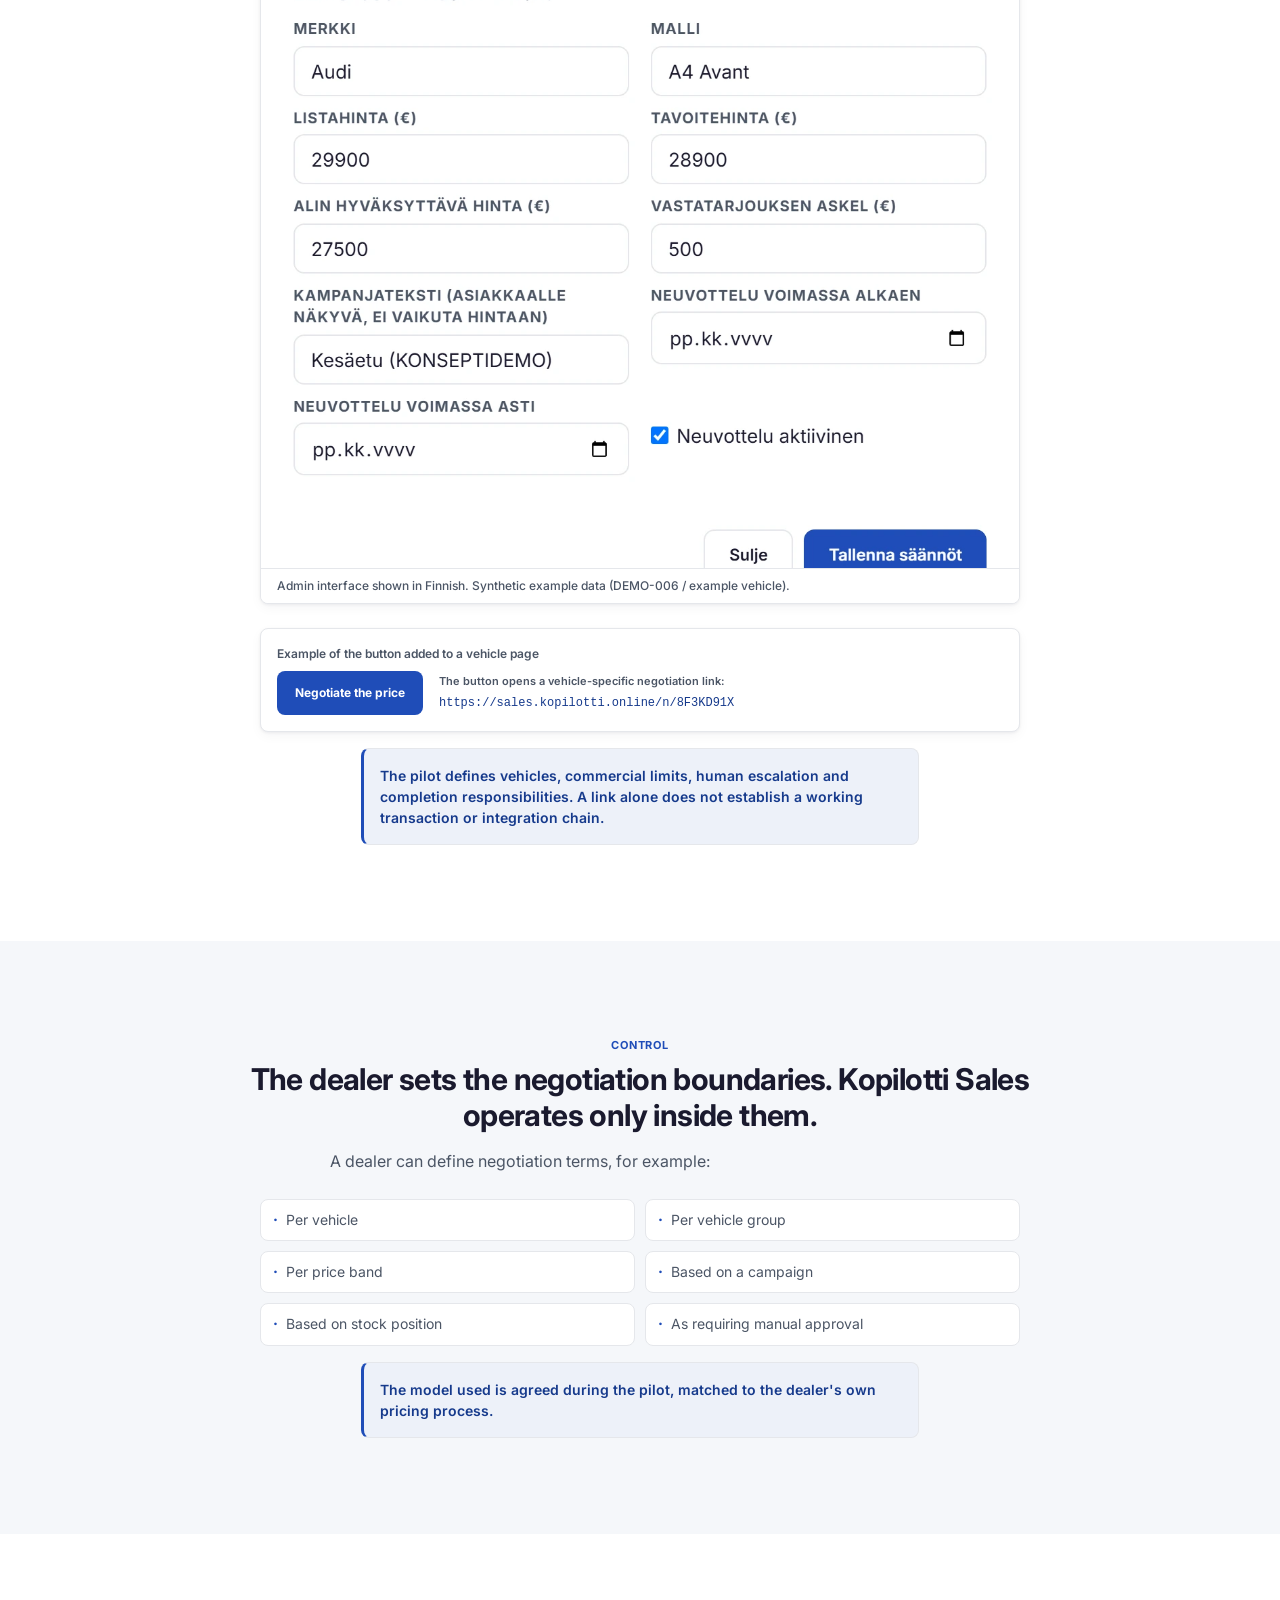
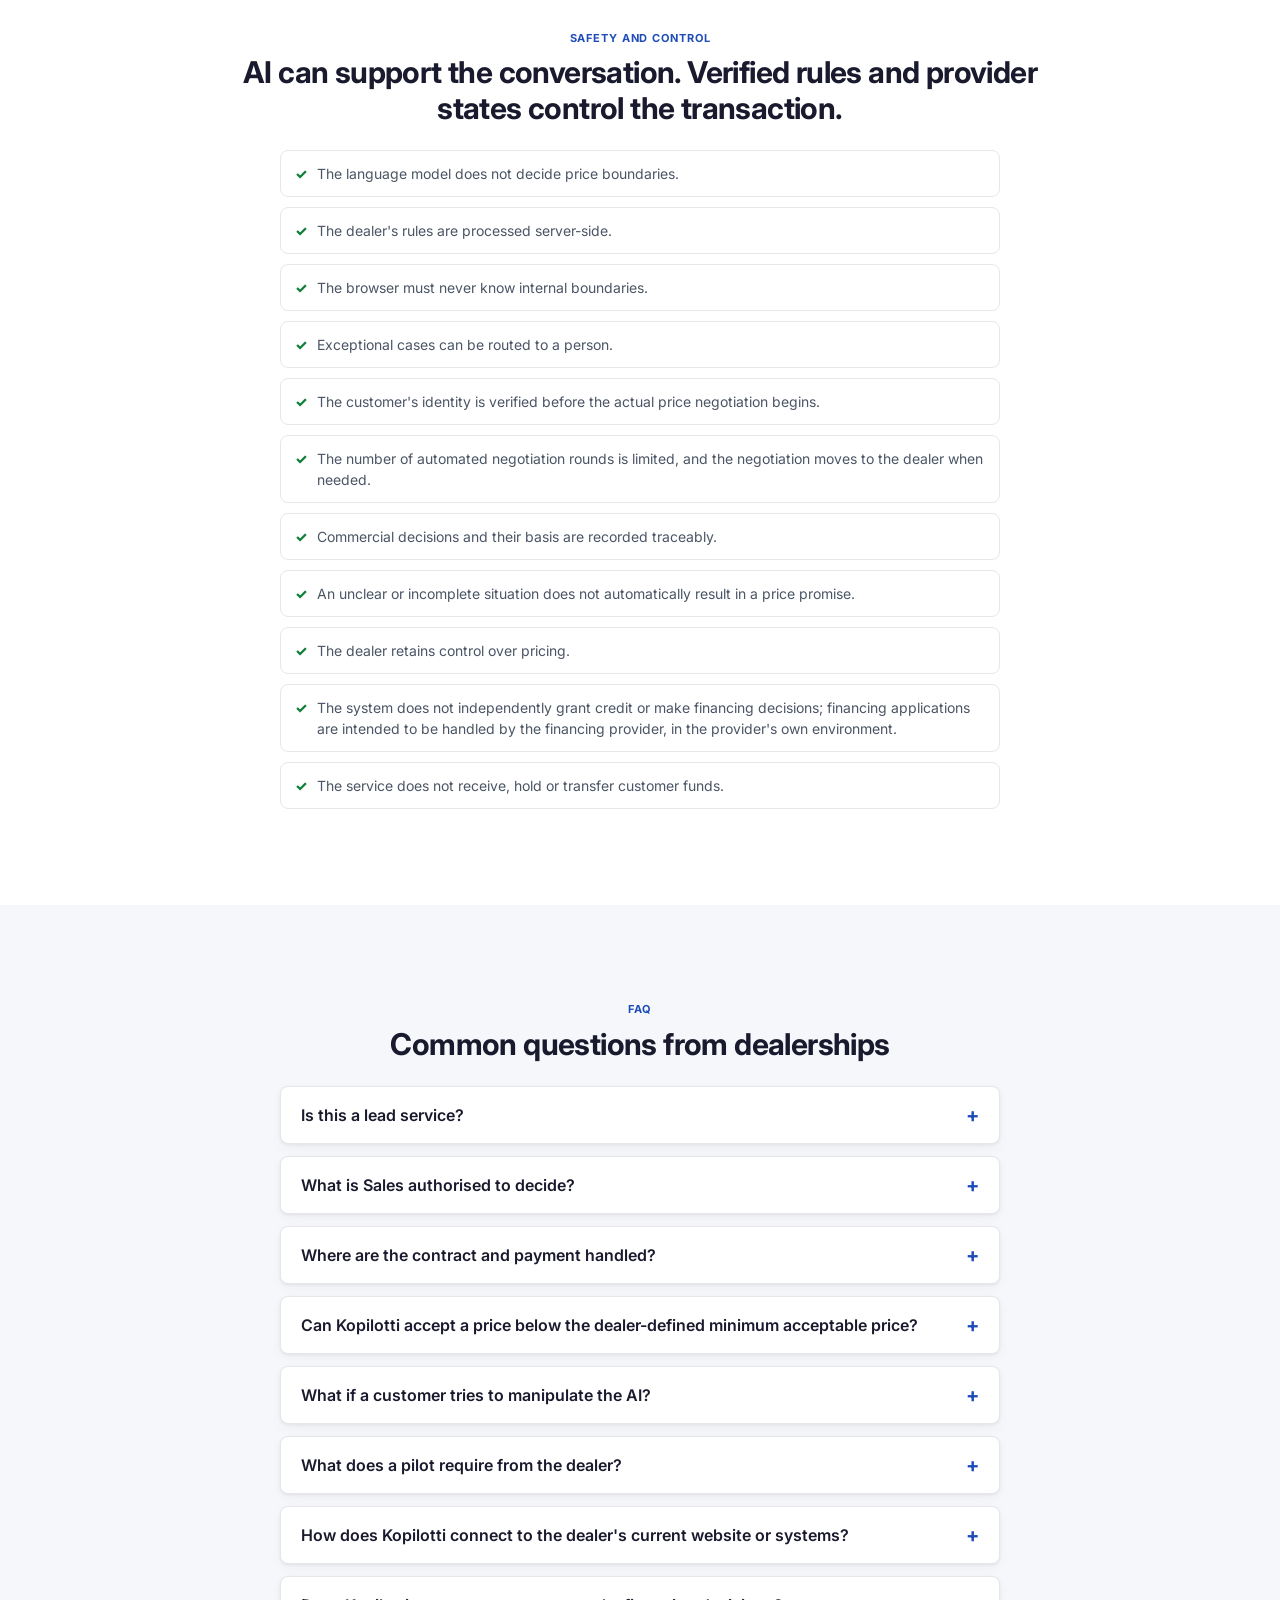
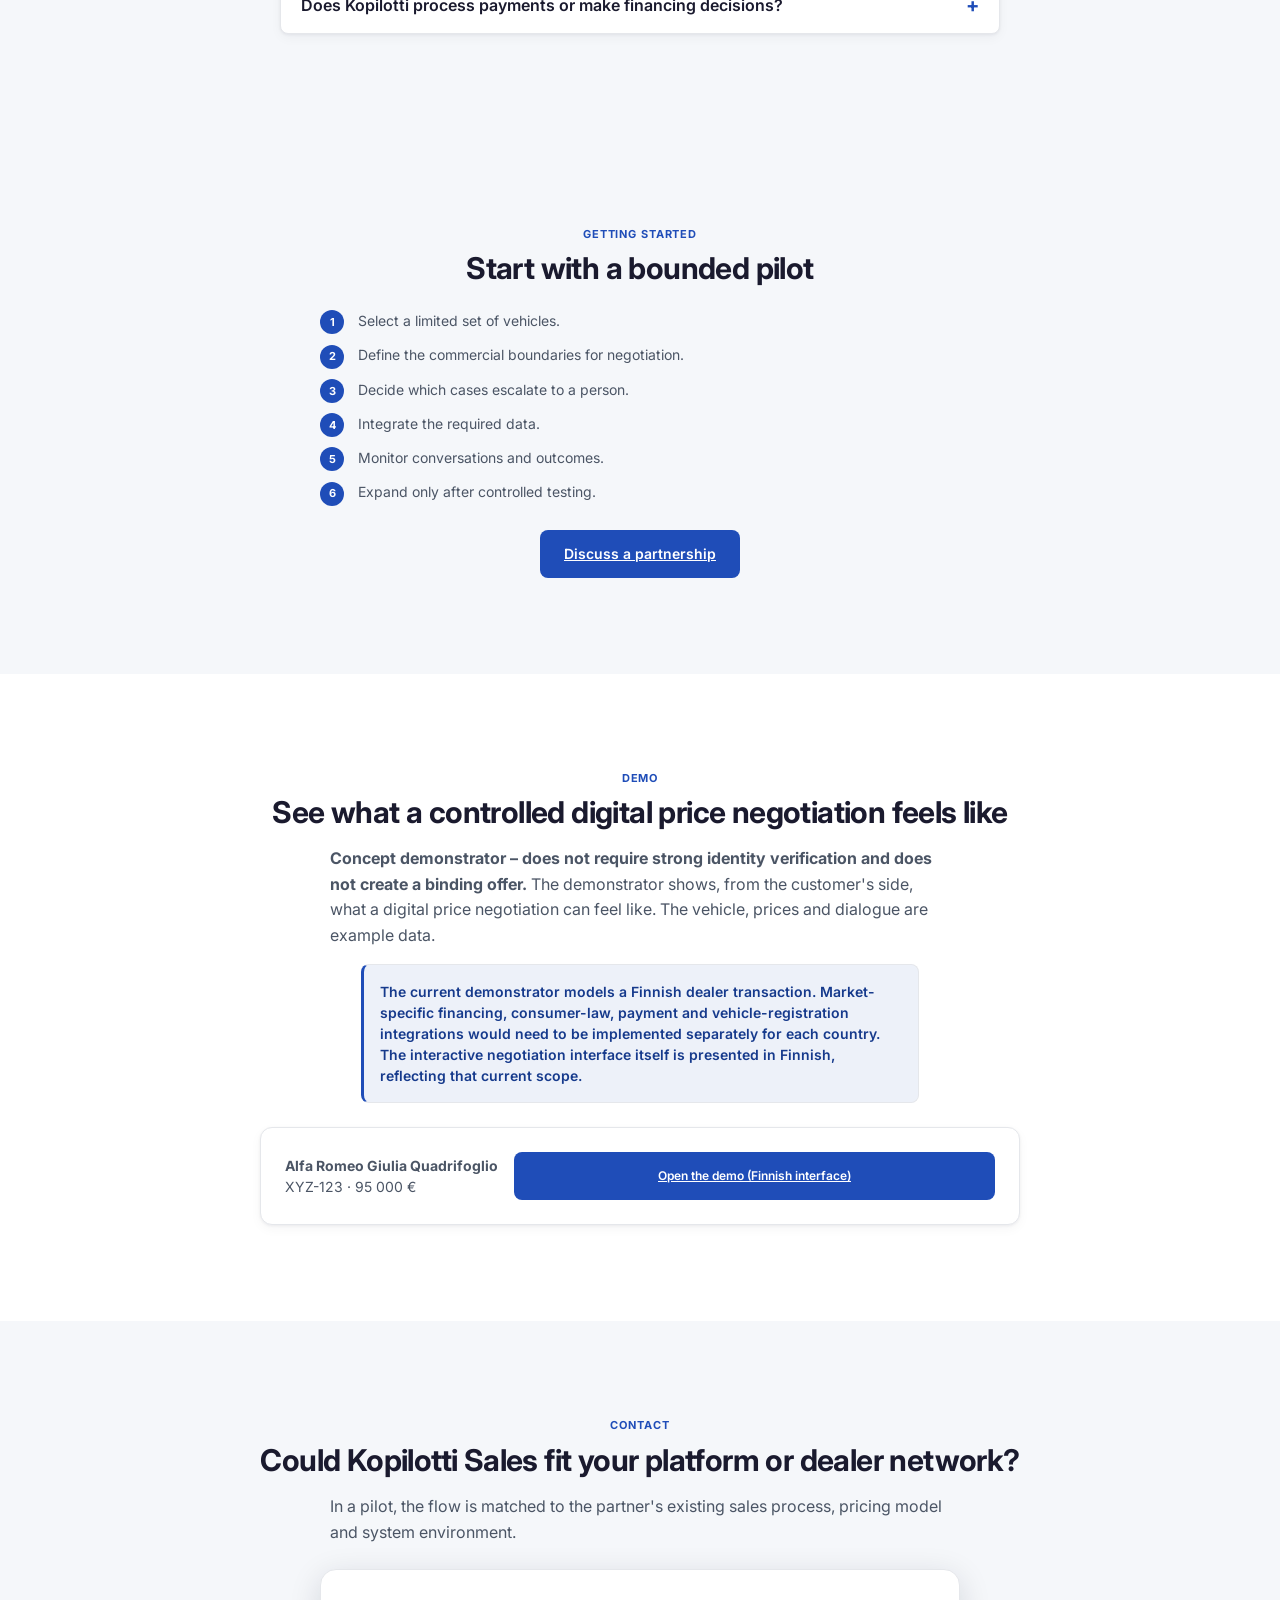
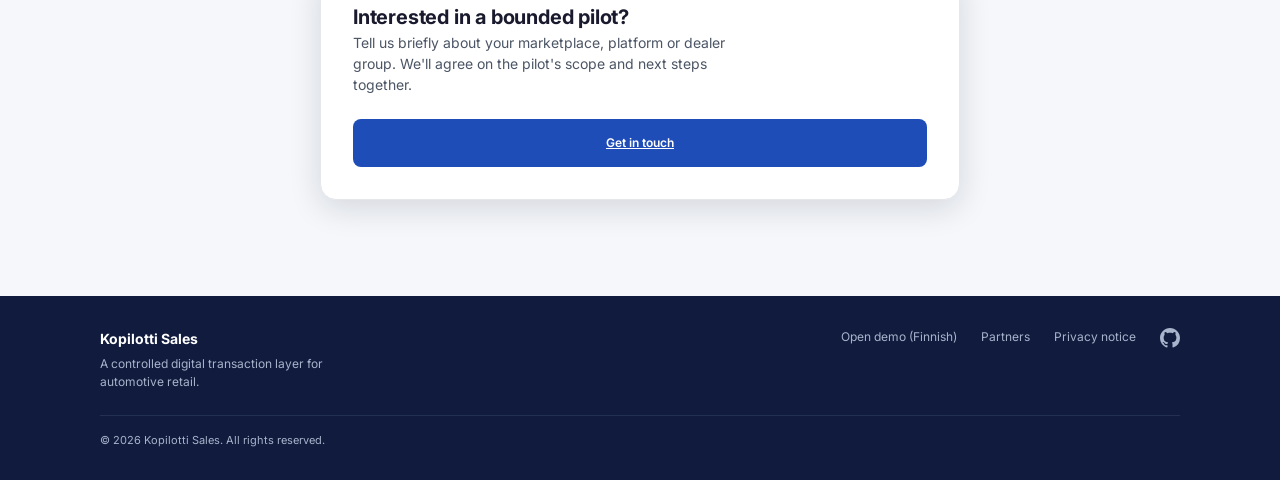
==== commit 4040a929: "fix: drop AVIF hero sources, trim video copy and left-align body text Mirrors mikko-lab/kopilotti-sa" ====
--- a/en/index.html
+++ b/en/index.html
@@ -73,10 +73,8 @@
         <p class="hero-note" id="heroDemoNotice"><strong>Concept demo: no binding offer, contract or payment.</strong> Commercial rollout requires verified connections to the dealer’s systems.</p>
       </div>
       <picture class="hero-visual" aria-hidden="true">
-        <source media="(min-width: 900px)" type="image/avif" srcset="/assets/hero-car-desktop-600.avif 600w, /assets/hero-car-desktop-1000.avif 1000w, /assets/hero-car-desktop-1520.avif 1520w" sizes="(min-width: 1180px) 520px, 45vw">
         <source media="(min-width: 900px)" type="image/webp" srcset="/assets/hero-car-desktop-600.webp 600w, /assets/hero-car-desktop-1000.webp 1000w, /assets/hero-car-desktop-1520.webp 1520w" sizes="(min-width: 1180px) 520px, 45vw">
         <source media="(min-width: 900px)" srcset="/assets/hero-car-desktop-600.jpg 600w, /assets/hero-car-desktop-1000.jpg 1000w, /assets/hero-car-desktop-1520.jpg 1520w" sizes="(min-width: 1180px) 520px, 45vw">
-        <source type="image/avif" srcset="/assets/hero-car-mobile-640.avif 640w, /assets/hero-car-mobile-1080.avif 1080w, /assets/hero-car-mobile-1620.avif 1620w" sizes="100vw">
         <source type="image/webp" srcset="/assets/hero-car-mobile-640.webp 640w, /assets/hero-car-mobile-1080.webp 1080w, /assets/hero-car-mobile-1620.webp 1620w" sizes="100vw">
         <img
           src="/assets/hero-car-mobile-1080.jpg"
@@ -95,7 +93,7 @@
       <div class="landing-section-inner">
         <p class="section-eyebrow">Product video</p>
         <h2 id="salesVideoHeading" class="section-heading">See how the digital salesperson brings a price discussion to a decision</h2>
-        <p class="section-intro">Kopilotti answers the customer when the salesperson is unavailable. The dealership sets the price limits, and the system protects margin on every offer round.</p>
+        <p class="section-intro">The video shows how a customer moves from a vehicle listing to price negotiation, and how the dealership’s rules guide the price decision.</p>
         <div class="sales-video-frame">
           <video class="sales-video" controls preload="metadata" playsinline width="1920" height="1080"
                  poster="/assets/kopilotti-sales-video-poster-2026-09-30.png" aria-describedby="salesVideoNote">
@@ -103,10 +101,7 @@
             <p>Your browser cannot play this video. <a href="/assets/kopilotti-sales-esittelyvideo-2026-09-30.en.mp4" download>Download the video (MP4)</a>.</p>
           </video>
         </div>
-        <p id="salesVideoNote" class="sales-video-note">Finnish narration · English subtitles in the picture · 2 min 33 sec</p>
-        <p class="sales-video-links"><a href="/#esittelyvideo" hreflang="fi" lang="fi">Katso suomenkielisellä tekstityksellä</a></p>
-        <p class="sales-video-links">Download: <a href="/assets/kopilotti-sales-esittelyvideo-2026-09-30.en.mp4" download>video (MP4, 17.1 MB)</a> · English subtitles <a href="/assets/kopilotti-sales-esittely-2026-09-30.en.vtt" download>VTT</a> / <a href="/assets/kopilotti-sales-esittely-2026-09-30.en.srt" download>SRT</a> · <a href="https://github.com/mikko-lab/kopilotti-sales-demo/blob/main/docs/esittelyvideo-2026-09-30.fi.md" hreflang="fi">Finnish text version</a> · <a href="https://github.com/mikko-lab/kopilotti-sales-demo/blob/main/docs/esittelyvideo-2026-09-30-credits.md" hreflang="fi">media credits and licences (in Finnish)</a></p>
-                <p class="product-status-note">The recording describes the state on 30 September 2026. The process and transaction sections on this page provide the current product message and rollout boundaries.</p>
+        <p id="salesVideoNote" class="sales-video-note">2 min 33 sec · Finnish narration, English subtitles. The recording describes the state on 30 September 2026; current rollout boundaries are below.</p>
         <details class="sales-video-transcript">
           <summary>Show the Finnish transcript</summary>
           <div class="sales-video-transcript-body" lang="fi">
--- a/styles/landing.css
+++ b/styles/landing.css
@@ -137,10 +137,12 @@
    .landing-section-inner container is centered (max-width:1080px + auto
    margins), but left-aligned text inside it still starts flush at the
    container's left edge, which reads as "hero is centered, everything
-   else is shoved left" once there's enough side space to notice. List/card
-   body content below (steps-grid, security-list, etc.) stays left-aligned
-   on purpose — only the eyebrow/heading/intro "chapter title" cluster is
-   centered, same pattern the hero already uses. */
+   else is shoved left" once there's enough side space to notice. Only the
+   short eyebrow + heading "chapter title" pair is centered. Multi-line
+   copy (intros, status notes, captions) is left-aligned inside its own
+   centered column (max-width + margin-inline:auto): on 3+ lines centered
+   text makes every line start at a different point, which slows reading,
+   especially on mobile where these paragraphs run to 5-9 lines. */
 .section-eyebrow {
   color: var(--primary);
   font-size: var(--text-2xs);
@@ -165,7 +167,7 @@
   line-height: 1.6;
   max-width: 62ch;
   margin-inline: auto;
-  text-align: center;
+  text-align: left;
 }
 .section-callout {
   margin-top: var(--space-3);
@@ -229,11 +231,8 @@
 .hero-inner {
   display: grid;
   gap: clamp(18px, 3vw, 24px);
-  text-align: center;
-  justify-items: center;
-}
-@media (min-width: 900px) {
-  .hero-inner { text-align: left; justify-items: start; }
+  text-align: left;
+  justify-items: start;
 }
 .hero-eyebrow {
   display: inline-flex;
@@ -273,7 +272,7 @@
 .hero-actions {
   display: flex;
   flex-wrap: wrap;
-  justify-content: center;
+  justify-content: flex-start;
   gap: var(--space-3);
   width: 100%;
 }
@@ -408,7 +407,7 @@
   margin-top: var(--space-3);
   color: var(--muted);
   font-size: var(--text-2xs);
-  text-align: center;
+  text-align: left;
 }
 
 /* ============ Consumer commerce (not an auction) ============ */
@@ -720,7 +719,7 @@
   color: var(--muted);
   font-size: var(--text-xs);
   line-height: 1.55;
-  text-align: center;
+  text-align: left;
 }
 
 /* ============ Comparison ============ */
@@ -1146,11 +1145,13 @@
 }
 .sales-video-frame p a { color: #FFFFFF; }
 .sales-video-note {
-  max-width: 1080px;
+  /* Same 820px column as the intro above and the transcript below, so the
+     left-aligned caption starts where they do, not at the video's edge. */
+  max-width: 820px;
   margin: var(--space-3) auto 0;
   color: var(--text2);
   font-size: var(--text-xs);
-  text-align: center;
+  text-align: left;
 }
 .sales-video-links {
   max-width: 1080px;
